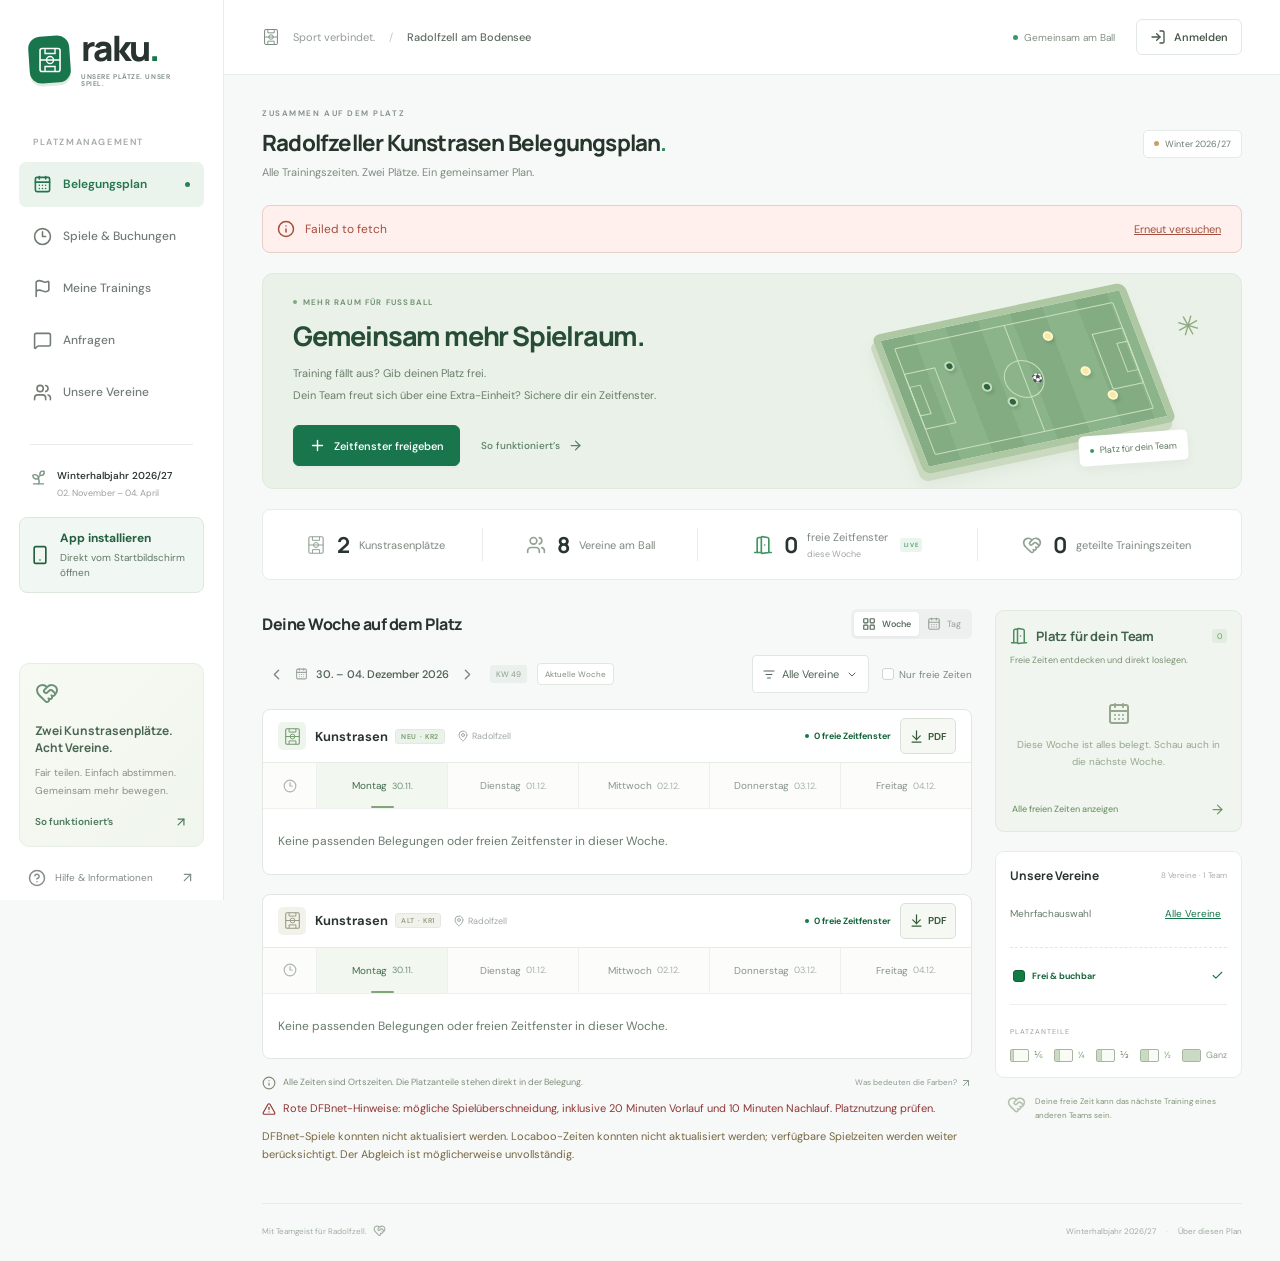
==== index.html @ 9d32cdaf "Publish f99791740e04157cca8d3f10c5d77f31e4a266eb" ====
<!doctype html>
<html lang="de">
  <head>
    <meta charset="UTF-8" />
    <meta name="viewport" content="width=device-width, initial-scale=1.0" />
    <meta name="theme-color" content="#167647" />
    <meta
      name="description"
      content="Der gemeinsame Kunstrasen-Belegungsplan für Radolfzell. Trainingszeiten finden, freigeben und buchen."
    />
    <link rel="icon" href="/favicon.svg" type="image/svg+xml" />
    <link rel="manifest" href="/manifest.webmanifest" />
    <link
      rel="apple-touch-icon"
      sizes="180x180"
      href="/icons/apple-touch-icon.png"
    />
    <meta name="mobile-web-app-capable" content="yes" />
    <meta name="apple-mobile-web-app-capable" content="yes" />
    <meta name="apple-mobile-web-app-title" content="raku. Plan" />
    <meta name="apple-mobile-web-app-status-bar-style" content="default" />
    <title>Radolfzeller Kunstrasen Belegungsplan</title>
    <script type="module" crossorigin src="/assets/index-LyBqeni_.js"></script>
    <link rel="stylesheet" crossorigin href="/assets/index-BDo9rK3F.css">
  </head>
  <body>
    <div id="root"></div>
  </body>
</html>
---- assets/index-BDo9rK3F.css ----
.date-field{flex-direction:column;gap:8px;min-width:0;display:flex}.date-control{min-width:0;position:relative}.date-control>input[type=text],.date-control>input[type=password]{font-variant-numeric:tabular-nums;width:100%;min-width:0;padding-right:45px!important}.date-calendar-button,.date-visibility-button{color:#718563;border-radius:0 6px 6px 0;place-items:center;width:34px;display:grid;position:absolute;inset:0 0 0 auto}.date-visibility-button{width:44px}.date-calendar-button:disabled,.date-visibility-button:disabled{opacity:.35;cursor:default}.date-control>.date-native-picker{opacity:0;pointer-events:none;width:100%;height:100%;position:absolute;inset:0}.admin-role-badge{color:#53754b;background:#edf5e7;border:1px solid #dfead7;border-radius:5px;align-items:center;gap:6px;width:max-content;padding:7px 10px;font-size:10px;font-weight:550;display:inline-flex}.pauses-panel-heading{color:#65785c;justify-content:space-between;align-items:center;gap:12px;margin-bottom:18px;font-size:12px;line-height:1.7;display:flex}.pause-series-summary{color:#526a48;background:#f5f8f1;border:1px solid #dfe7d9;border-radius:7px;flex-direction:column;gap:6px;padding:14px;font-size:12px;line-height:1.6;display:flex}.pause-series-summary small{font-size:11px}.booking-exceptions{color:#755b32;overflow-wrap:anywhere;margin-top:12px;font-size:11px;line-height:1.7}.booking-exceptions summary{cursor:pointer;font-weight:600}.booking-exceptions ul{margin:8px 0;padding:0;list-style:none}.booking-exceptions li{flex-direction:column;margin-bottom:8px;display:flex}.keep-bookings-button{white-space:normal;text-align:left;margin-top:12px;line-height:1.6}.preview-dates>.occurrence-reserved{color:#755b32}.series-pauses-panel .pause-series-card>.secondary-button{flex-shrink:0;min-height:44px}.series-pauses-panel .pause-series-card>.secondary-button span{display:inline}.admin-summary{border:1px solid var(--border);background:#fff;border-radius:9px;grid-template-columns:1fr 1fr 1.2fr;margin-bottom:25px;padding:20px;display:grid}.admin-summary>div{border-right:1px solid var(--border);color:#84977d;justify-content:center;align-items:center;gap:11px;font-size:11px;display:flex}.admin-summary>div:last-child{border:0}.admin-summary>div>strong{font-family:var(--heading);color:#42583a;font-size:24px;font-weight:650}.admin-summary span strong{color:#657c5c;font-size:12px;font-weight:600}.admin-summary small{color:#94a48a;margin-top:5px;font-size:9px;display:block}.admin-tabs{border-bottom:1px solid #dfe7dc;gap:24px;margin-bottom:23px;display:flex}.admin-tabs button{color:#91a084;border-bottom:2px solid #0000;align-items:center;gap:8px;padding:12px 3px 15px;font-size:12px;display:flex}.admin-tabs button.active{color:var(--green);border-bottom-color:var(--green);font-weight:600}.admin-toolbar{flex-wrap:wrap;align-items:flex-end;gap:16px;margin-bottom:19px;display:flex}.admin-filter{color:#849577;flex-direction:column;gap:6px;min-width:210px;font-size:10px;display:flex}.admin-filter select{color:#617856;background:#fff;border:1px solid #dfe7d9;border-radius:6px;width:100%;min-height:39px;padding:10px 30px 10px 11px;font-size:11px}.admin-club-filter{width:100%;max-width:520px;margin-bottom:22px}.admin-toolbar>.primary-button{margin-left:auto}.admin-check{color:#7f9271;cursor:pointer;align-items:center;min-height:39px;font-size:11px;line-height:1.7;flex-direction:row!important;gap:8px!important;display:flex!important}.admin-check input,.holiday-check input{width:15px;height:15px;accent-color:var(--green);flex-shrink:0;margin:0}.admin-explainer{color:#8a997e;gap:10px;max-width:750px;margin-bottom:20px;font-size:11px;line-height:1.9;display:flex}.admin-explainer>svg{color:#8eaa7e;flex-shrink:0;margin-top:2px}.series-list{flex-direction:column;gap:12px;display:flex}.series-card{border:1px solid var(--border);background:#fff;border-radius:9px;align-items:center;gap:18px;padding:18px 20px;display:flex}.series-day{color:#8ca17c;background:#f0f5eb;border:1px solid #e0e9d9;border-radius:7px;flex-direction:column;align-items:center;gap:9px;min-width:48px;padding:10px 11px;font-size:10px;display:flex}.series-info{flex:1;min-width:0}.series-card-heading{flex-wrap:wrap;align-items:center;gap:10px;margin-bottom:9px;display:flex}.series-info h3{font-family:var(--heading);color:#4a5e42;letter-spacing:-.3px;font-size:15px;font-weight:650}.series-info>p{color:#85977a;align-items:center;gap:6px;font-size:10px;display:flex}.series-validity{color:#8f9d82;margin-top:8px;font-size:10px}.series-tags{flex-wrap:wrap;align-items:center;gap:6px;display:flex}.series-tags:empty{display:none}.series-tags>span{color:#8b9678;background:#f4f6ed;border:1px solid #e9edde;border-radius:3px;align-items:center;gap:4px;margin-top:10px;padding:4px 6px;font-size:8px;display:inline-flex}.inactive{opacity:.6}.muted-badge{color:#939f87;border:1px solid #e4e7de;border-radius:3px;padding:3px 5px;font-size:8px}.admin-loading{text-align:center;color:#8b9b80;padding:40px;font-size:12px}.admin-users{grid-template-columns:repeat(2,minmax(0,1fr));gap:12px;display:grid}.admin-user-card{border:1px solid var(--border);background:#fff;border-radius:8px;align-items:flex-start;gap:13px;padding:20px 17px;display:flex}.admin-user-avatar{color:#88a275;background:#f3f7ed;border:1px solid #e1ead8;border-radius:50%;place-items:center;min-width:36px;height:36px;margin-top:2px;font-size:11px;display:grid}.admin-user-card h3{font-family:var(--heading);color:#586e4c;font-size:13px;font-weight:650;line-height:1.6}.admin-user-card h3 small{color:#9bae87;background:#edf4e6;border-radius:3px;margin-left:8px;padding:2px 5px;font-family:DM Sans Variable,sans-serif;font-size:8px;font-weight:400}.admin-user-card p{color:#93a285;margin-top:3px;font-size:10px;line-height:1.7}.admin-user-card>.icon-button{flex-shrink:0;margin-left:auto}.account-state{color:#a4aa9a;align-items:center;gap:5px;margin-top:9px;font-size:8px;display:flex}.account-state i{background:#b7baa9;border-radius:50%;width:4px;height:4px}.account-state.active{color:#8ca478}.account-state.active i{background:#7ba864}.admin-dialog{scrollbar-gutter:stable;width:620px;padding:29px 32px}.admin-dialog .modal-subtitle{max-width:480px}.admin-form{gap:19px}.form-columns{grid-template-columns:1fr 1fr;gap:14px;display:grid}.form-columns>label{min-width:0}.admin-form input:disabled{opacity:1;color:#96a189!important;background:#f4f6f0!important}.admin-form select:disabled{color:#8c9c7c;opacity:1;background:#f5f7f2}.admin-fieldset{border:1px solid #e1e9da;border-radius:8px;min-width:0;margin:0;padding:17px 16px 16px}.admin-fieldset legend{color:#6c855b;padding:0 7px;font-size:11px;font-weight:600}.admin-fieldset>.admin-check{margin-top:-4px;margin-bottom:10px}.holiday-check{cursor:pointer;align-items:flex-start;padding:0;flex-direction:row!important;gap:10px!important;display:flex!important}.holiday-check>input{margin-top:3px}.holiday-check>svg{color:#98b088;flex-shrink:0;margin-left:auto}.holiday-check strong{color:#6d865c;font-size:11px;font-weight:550;display:block}.holiday-check small{color:#9bab8e;margin-top:5px;font-size:9px;font-weight:400;line-height:1.8;display:block}.holiday-dates{border-top:1px dashed #dee7d5;flex-direction:column;gap:8px;margin-top:12px;padding:12px 0 2px;display:flex}.holiday-dates>span{color:#9daa8f;justify-content:space-between;gap:9px;font-size:9px;display:flex}.holiday-dates strong{color:#82986e;font-weight:500}.holiday-dates a{color:#6f925c;text-underline-offset:3px;align-items:center;gap:5px;margin-top:4px;font-size:9px;text-decoration:underline;display:flex}.pause-row{border-top:1px solid #e5ecde;margin-top:16px;padding-top:16px}.pause-row-heading{align-items:center;gap:10px;margin-bottom:12px;display:flex}.pause-row-heading label{flex:1}.pause-row-heading>.icon-button{align-self:flex-end;margin-bottom:8px}.add-pause-button{color:#6a8c57;background:#f9fbf6;border:1px dashed #ceddc3;border-radius:5px;align-items:center;gap:5px;margin-top:17px;padding:9px 11px;font-size:10px;font-weight:500;display:flex}.field-hint{color:#9aab8a;margin-top:9px;font-size:9px;line-height:1.8}.admin-form-actions{border-top:1px solid #e9eee2;justify-content:flex-end;align-items:center;gap:10px;margin-top:2px;padding-top:19px;display:flex}.plan-preview{background:#f2f8ec;border:1px solid #dcebd1;border-radius:9px;padding:16px}.preview-heading{color:#74945e;align-items:center;gap:8px;font-size:12px;display:flex}.preview-heading strong{font-weight:600}.preview-counts{color:#8c9e7b;flex-wrap:wrap;gap:16px;margin:14px 0;font-size:10px;display:flex}.preview-counts b{color:#65814f;font-size:15px;font-family:var(--heading);margin-right:4px}.plan-preview details{border-top:1px solid #deead4;padding-top:12px}.plan-preview summary{cursor:pointer;color:#769262;justify-content:space-between;align-items:center;font-size:10px;list-style:none;display:flex}.preview-dates{flex-direction:column;gap:9px;padding-top:14px;display:flex}.preview-dates>div{color:#6b8f55;justify-content:space-between;align-items:center;gap:10px;font-size:9px;line-height:1.6;display:flex}.preview-dates>div>span:first-child{flex-shrink:0}.preview-dates>div>span:last-child{text-align:right}.preview-dates>.occurrence-outside{color:#abb69f}.preview-dates>.occurrence-pause,.preview-dates>.occurrence-holiday{color:#a49163}.preview-dates>.occurrence-released{color:#82a576}.has-conflicts{background:#fff6ef;border-color:#eedbcb}.has-conflicts .preview-heading{color:#b38260}.preview-conflicts{color:#ac8466;padding:10px 0 13px;font-size:10px;line-height:1.8}.preview-conflicts p+p{margin-top:6px}.preview-conflicts p:last-child{margin-top:12px}.login-role-switch{background:#f0f5ec;border:1px solid #e2e9db;border-radius:7px;gap:4px;padding:4px;display:flex}.login-role-switch button{color:#8a9c7b;border-radius:4px;flex:1;justify-content:center;align-items:center;gap:7px;min-height:35px;font-size:11px;display:flex}.login-role-switch button.active{color:#507941;background:#fff;font-weight:550;box-shadow:0 1px 4px #577c3b12}.login-empty-note{color:#929f86;font-size:11px;line-height:1.8}.booking-mode .login-role-switch button{min-height:44px}.booking-area{border:0;min-width:0;margin:0;padding:0}.booking-area legend{color:#647557;margin-bottom:10px;padding:0;font-size:12px}.booking-mode>p,.booking-series-note{color:#647557;margin-top:10px;font-size:12px;line-height:1.65}.booking-series-preview details{margin-top:14px}.booking-series-preview summary,.booking-series-preview .preview-dates>div{font-size:12px}.booking-series-preview .preview-dates{max-height:220px;overflow-y:auto}.booking-series-preview.has-conflicts .preview-dates>div{color:#8d5733}@media (width<=1000px){.admin-toolbar{gap:12px}.admin-summary{padding:17px 10px}.admin-summary>div{gap:7px;font-size:10px}.admin-summary>div>svg{width:17px}.admin-summary span strong{font-size:11px}.admin-users{grid-template-columns:1fr}.series-card{gap:13px;padding:17px 14px}.series-card>.secondary-button span{display:none}.series-card>.secondary-button{padding:9px}.series-info h3{font-size:13px}.admin-toolbar>.primary-button{margin-left:0}}@media (width<=640px){.admin-summary{grid-template-columns:1fr 1fr;padding:15px 5px}.admin-summary>div{gap:7px;font-size:10px}.admin-summary>div>strong{font-size:21px}.admin-summary>div:nth-child(2){border-right:0}.admin-summary>div:last-child{border-top:1px solid #e5ebde;grid-column:1/-1;margin-top:15px;padding-top:15px}.admin-summary>div:last-child>span{align-items:center;gap:8px;display:flex}.admin-summary small{margin-top:0}.admin-tabs{gap:21px}.admin-tabs button{font-size:12px}.admin-toolbar{gap:10px}.admin-filter{flex:1;min-width:170px}.admin-filter select{min-height:43px;font-size:12px}.admin-toolbar>.admin-check{font-size:10px}.admin-toolbar>.primary-button{width:100%;min-height:42px;font-size:12px}.admin-explainer{margin-bottom:18px;font-size:11px;line-height:1.8}.series-card{align-items:flex-start;gap:10px;padding:15px 11px}.series-day{gap:8px;min-width:35px;padding:9px 7px;font-size:9px}.series-day svg{width:17px}.series-card-heading{gap:6px;margin-top:2px}.series-info h3{font-size:13px}.series-info>p{flex-wrap:wrap;gap:4px;font-size:9px;line-height:1.6}.series-validity{font-size:9px;line-height:1.7}.series-card>.secondary-button{min-height:32px;padding:7px}.series-tags>span{font-size:8px;line-height:1.6}.admin-user-card{gap:11px;padding:18px 13px}.admin-user-card h3{font-size:14px}.admin-user-card p{font-size:11px}.account-state{font-size:9px}.admin-dialog{scrollbar-gutter:auto;width:100%;padding:25px 20px}.admin-dialog .modal-subtitle{font-size:12px}.admin-form .form-columns{gap:10px}.admin-form .form-columns label{font-size:10px}.admin-form .form-columns input{min-height:44px;padding:10px 7px;font-size:12px}.admin-form .form-columns select{min-height:44px;padding:10px 6px;font-size:11px}.admin-fieldset{padding:15px 12px}.admin-fieldset legend{font-size:11px}.admin-fieldset .admin-check{min-height:42px;margin-bottom:13px;font-size:10px;line-height:1.8}.holiday-check strong{font-size:11px;line-height:1.7}.holiday-check small{font-size:10px}.holiday-check>svg{width:16px}.holiday-dates>span{font-size:9px}.holiday-dates>span strong{max-width:55%;line-height:1.6}.add-pause-button{min-height:40px;font-size:11px}.field-hint{font-size:10px}.pause-row-heading label{font-size:11px}.pause-row-heading input{font-size:13px!important}.admin-form-actions{justify-content:space-between;gap:8px}.admin-form-actions .primary-button{padding:12px 11px;font-size:11px!important}.admin-form-actions .secondary-button{min-height:44px;padding:12px 10px;font-size:11px}.preview-heading{font-size:11px;line-height:1.6}.preview-heading svg{flex-shrink:0}.preview-dates>div{font-size:10px}.preview-counts{gap:10px}.plan-preview{padding:14px 12px}.preview-conflicts{font-size:11px}.login-role-switch button{min-height:40px;font-size:12px}.admin-role-badge{font-size:10px}}.statistics-page .subpage-heading{align-items:flex-start}.statistics-page .season-pill{white-space:nowrap}.statistics-explanation{color:#4d6758;background:#eef5f0;border:1px solid #dce9e1;border-radius:9px;padding:0 16px;font-size:12px;line-height:1.7}.statistics-explanation svg{vertical-align:middle;margin:0 5px}.statistics-explanation summary{cursor:pointer;min-height:44px;padding:12px 0;font-weight:600}.statistics-explanation summary:focus-visible{outline:2px solid var(--green);outline-offset:3px}.statistics-explanation p{padding-bottom:14px}.statistics-toolbar{justify-content:space-between;align-items:end;gap:16px;margin:24px 0 16px;display:flex}.statistics-club-filter{gap:7px;width:310px;min-width:0;max-width:100%;display:grid}.statistics-toolbar label{font-size:12px;font-weight:600}.statistics-toolbar select{border:1px solid var(--border);color:#374b3e;background:#fff;border-radius:7px;width:100%;min-width:0;min-height:44px;padding:9px 12px}.statistics-toolbar p,.statistics-loading{color:#687a6d;font-size:12px}.statistics-loading{padding:24px 0}.statistics-table-frame{border:1px solid var(--border);background:#fff;border-radius:10px;overflow:hidden}.statistics-table{border-collapse:collapse;width:100%;font-size:14px}.statistics-table th,.statistics-table td{text-align:left;border-bottom:1px solid var(--border);padding:15px 20px}.statistics-table thead{color:#4f6958;background:#f0f5f2;font-size:12px}.statistics-table thead th{font-weight:600}.statistics-table thead small{margin-top:4px;font-size:10px;font-weight:400;display:block}.statistics-table thead button{min-height:44px;font-weight:inherit;background:0 0;border:0;justify-content:flex-end;align-items:center;gap:5px;padding:0;display:inline-flex}.statistics-table th[aria-sort=descending]{color:var(--green)}.statistics-table .statistics-number{text-align:right;font-variant-numeric:tabular-nums;width:160px}.statistics-table .statistics-rank{text-align:center;color:#687a6d;font-variant-numeric:tabular-nums;width:65px}.statistics-table .statistics-weekly{color:var(--green);font-weight:650}.statistics-team{align-items:center;gap:12px;display:flex}.statistics-team strong{font-size:14px;font-weight:650;display:block}.statistics-team span:not(.club-crest){color:#687a6d;margin-top:4px;font-size:12px;font-weight:400;display:block}.statistics-duration{font-weight:650}.statistics-table tbody tr:hover{background:#f8fbf9}.statistics-table tfoot{background:#eef5f0;font-weight:700}.statistics-table tfoot th,.statistics-table tfoot td{border-bottom:0}@media (width<=760px){.statistics-page .subpage-heading,.statistics-toolbar{flex-direction:column;align-items:flex-start}.statistics-table .statistics-rank{display:none}.statistics-table th,.statistics-table td{padding:13px 10px}.statistics-table .statistics-number{width:110px}}@media (width<=480px){.statistics-table{table-layout:fixed;font-size:12px}.statistics-table th,.statistics-table td{padding:12px 7px}.statistics-table thead{font-size:10px}.statistics-table thead button{flex-direction:column;align-items:flex-end;gap:2px}.statistics-table thead small{font-size:9px}.statistics-table .statistics-number{width:64px}.statistics-table .statistics-weekly{width:73px}.statistics-table .statistics-number:last-child{width:80px}.statistics-team .club-crest{display:none}.statistics-team strong{overflow-wrap:anywhere;font-size:12px}.statistics-team span:not(.club-crest){overflow-wrap:anywhere;font-size:10px;line-height:1.5}}.game-friendly-badge{color:#fff;white-space:nowrap;background:#315b7a;flex-shrink:0;justify-content:center;align-items:center;width:25px;height:20px;font-size:10px;font-weight:800;line-height:1;text-decoration:none;display:inline-flex}.locaboo-page{min-width:0}.locaboo-source-note{color:#36556d;background:#f4f9fc;border:1px solid #d7e6ef;border-left:4px solid #5487ac;border-radius:10px;padding:16px 20px}.locaboo-source-note p{margin:6px 0 0;font-size:13px;line-height:1.65}.locaboo-toolbar{flex-wrap:wrap;align-items:center;gap:12px;margin:22px 0;display:flex}.locaboo-toolbar label{gap:5px;font-size:12px;font-weight:600;display:grid}.locaboo-toolbar select{color:#36513d;max-width:250px;font:inherit;background:#fff;border:1px solid #dce5d7;border-radius:8px;padding:9px 12px}.locaboo-status{flex-wrap:wrap;justify-content:space-between;gap:8px;margin-bottom:14px;display:flex}.locaboo-status span,.locaboo-scroll-hint{color:#667668;font-size:12px}.locaboo-scroll-hint{line-height:1.6}.locaboo-detail{background:#fff;border:1px solid #b9d0df;border-radius:10px;margin-bottom:18px;padding:18px 46px 18px 18px;position:relative}.locaboo-detail>button{position:absolute;top:8px;right:8px}.locaboo-detail h3{margin:0;font-size:17px}.locaboo-detail p{margin:8px 0;font-size:13px;line-height:1.6}.locaboo-detail small{color:#647b8c}.locaboo-empty{background:#f2f5ef;border-radius:8px;padding:20px;font-size:14px;line-height:1.7}.locaboo-timeline{background:#fff;border:1px solid #dce5d7;border-radius:12px;max-width:100%;overflow-x:auto}.locaboo-timeline:focus-visible{outline-offset:3px;outline:3px solid #5487ac}.locaboo-timeline-inner{min-width:1100px;padding-right:28px}.locaboo-axis,.locaboo-resource{grid-template-columns:150px 1fr;display:grid}.locaboo-axis{color:#647669;padding:15px 0;font-size:10px}.locaboo-axis>span{padding-left:14px}.locaboo-axis>div{position:relative}.locaboo-axis>div>span{white-space:nowrap;position:absolute;transform:translate(-50%)}.locaboo-day h3{color:#36513d;background:#f4f7f1;border-top:1px solid #dce5d7;border-bottom:1px solid #dce5d7;margin:0;padding:10px 14px;font-size:13px}.locaboo-resource>strong{color:#60745f;border-right:1px solid #dce5d7;padding:16px 14px;font-size:12px}.locaboo-track{background:repeating-linear-gradient(to right, #dce5d780 0, #dce5d780 1px, transparent 1px, transparent calc(100% / var(--hours)));border-bottom:1px solid #edf1ea;position:relative}.locaboo-event{color:#264d69;text-align:left;cursor:pointer;background:#e9f3fa;border:1px solid #abcade;border-left:3px solid #5285aa;border-radius:6px;flex-direction:column;justify-content:center;align-items:flex-start;gap:4px;min-width:6px;height:68px;padding:7px 8px;display:flex;position:absolute;overflow:hidden}.locaboo-event[data-resource="72781"]{color:#31563e;background:#eaf3ed;border-color:#b1cfbb #b1cfbb #b1cfbb #538267}.locaboo-event[data-resource="53227"]{color:#6d512d;background:#f7f0e7;border-color:#ddc7a7 #ddc7a7 #ddc7a7 #a77b3e}.locaboo-event.locaboo-booking-event{border-top:3px solid #6d28d9;padding-right:22px}.locaboo-booking-event:after,.locaboo-booking-key:after{content:"";clip-path:polygon(0 0,100% 0,100% 100%);pointer-events:none;background:#6d28d9;width:22px;height:22px;position:absolute;top:0;right:0}.locaboo-booking-key{background:#e9f3fa;border:1px solid #abcade;border-top:3px solid #6d28d9;border-radius:3px;flex:0 0 22px;width:22px;height:18px;position:relative;overflow:hidden}.locaboo-booking-key:after{width:12px;height:12px}.locaboo-event:hover,.locaboo-event[aria-pressed=true]{filter:brightness(.95);z-index:1;box-shadow:0 0 0 2px #5285aa55}.locaboo-event:focus-visible{outline-offset:2px;z-index:2;outline:3px solid #264d69}.locaboo-event strong,.locaboo-event small,.locaboo-event span{text-overflow:ellipsis;white-space:nowrap;max-width:100%;display:block;overflow:hidden}.locaboo-event strong{font-size:12px}.locaboo-event small,.locaboo-event span{font-size:10px}.locaboo-no-booking{color:#8c998a;margin:27px 12px;font-size:11px;display:inline-block}.locaboo-empty-day{color:#8c998a;margin:0;padding:10px 14px;font-size:11px}.game-layer-controls{flex-wrap:wrap;gap:20px;margin:0 0 18px;font-size:13px;display:flex}.game-layer-controls label{align-items:center;gap:8px;min-height:35px;display:inline-flex}.game-layer-controls input{accent-color:#19754c;width:17px;height:17px}.game-source-status{color:#526757;margin:12px 0 20px;font-size:12px;line-height:1.8}.game-source-status summary{cursor:pointer;font-weight:600}.game-source-status ul{padding-left:20px}.game-source-warning{color:#795b24;background:#fff8e9;border:1px solid #e6cf9d;border-radius:8px;margin-bottom:14px;padding:14px;font-size:13px;line-height:1.6}.locaboo-event.club-game-event{color:#36513d;background:#fff;border:1px dashed #76917d;border-left:4px solid #365f43;box-shadow:1px 2px 5px #29332f0d}.club-game-event[data-match-status=cancelled]{opacity:.7;text-decoration:line-through}.game-match-status{color:#73612d;background:#f7f0df;border-radius:6px;padding:6px 9px;font-size:13px;display:inline-block}.game-match-status.status-matched{color:#2d6140;background:#e6f3e9}.game-untimed{text-align:left;color:#73612d;background:#fffcf3;border:1px dashed #cfbf93;border-radius:6px;margin:8px 14px;padding:12px 16px;font-size:12px;display:block;position:relative}.club-game-event>.game-friendly-badge,.game-untimed>.game-friendly-badge{border-bottom-left-radius:5px;position:absolute;top:0;right:0}.club-game-event[data-friendly]>small{padding-right:24px}.club-game-event[data-friendly][data-booking-warning]>small{padding-right:47px}.club-game-event[data-friendly] .game-booking-alert-corner{right:25px}.game-untimed[data-friendly]{padding-right:40px}.locaboo-day{position:relative}.game-connections{pointer-events:none;width:100%;height:100%;position:absolute;inset:0;overflow:visible}.game-connection{fill:none;stroke:#a76719;stroke-width:2px;stroke-dasharray:5 4;stroke-linejoin:round}.game-connection[data-status=matched]{stroke:#26764c;stroke-dasharray:none}.game-connection[data-active]{stroke-width:3px}.locaboo-event{z-index:1}.locaboo-event[data-related]{outline-offset:2px;outline:2px solid #26764c}.locaboo-event[data-related][data-match-status=different],.locaboo-event[data-related][data-match-status=unclear]{outline-color:#a76719}.locaboo-event[data-match-status=matched]{border-color:#39805b}.locaboo-event[data-match-status=missing],.game-match-status.status-missing{color:#913232;background:#fff0f0;border-color:#bc4545}.game-missing-bookings{color:#913232;background:#fff0f0;border:1px solid #d45b5b;border-left:4px solid #b42323;border-radius:8px;align-items:center;gap:10px;margin:0 0 16px;padding:12px 14px;font-size:13px;line-height:1.5;display:flex}.game-missing-bookings>svg{flex-shrink:0}.club-game-event[data-booking-warning]{border-style:solid;justify-content:flex-start;gap:3px;padding-top:6px;padding-bottom:26px}.club-game-event[data-booking-warning]>small{padding-right:13px}.club-game-event .game-booking-alert-corner{color:#fff;background:#b42323;border-bottom-left-radius:6px;place-items:center;width:21px;height:21px;display:grid;position:absolute;top:0;right:0}.club-game-event .game-booking-warning{color:#fff;text-align:center;white-space:normal;text-overflow:clip;background:#b42323;justify-content:center;align-items:center;width:100%;height:24px;padding:2px 3px;font-size:10px;font-weight:700;line-height:10px;display:flex;position:absolute;bottom:0;left:0}.locaboo-event[data-match-status=different],.locaboo-event[data-match-status=unclear],.game-match-status.status-different,.game-match-status.status-unclear{color:#79551e;background:#fff8e9;border-color:#b48a3c}.locaboo-event[data-match-status=unavailable],.locaboo-event[data-match-status=other],.game-match-status.status-unavailable,.game-match-status.status-other{color:#59655f;background:#f1f4f2;border-color:#a0a9a5}.locaboo-event.locaboo-booking-event{border-top-color:#6d28d9}.game-connection-legend{color:#526757;flex-wrap:wrap;gap:10px 20px;margin:-4px 0 20px;font-size:12px;display:flex}.locaboo-request-form{background:#fff;border:1px solid #c7d5cb;border-radius:8px;gap:12px;margin:18px 0;padding:16px;display:grid}.locaboo-request-form label{gap:7px;font-size:13px;display:grid}.locaboo-request-form input{background:#fff;border:1px solid #c7d5cb;border-radius:6px;width:100%;min-width:0;padding:10px}.locaboo-request-form input:read-only{background:#f4f7f1}.locaboo-request-draft{background:#f1f7f3;border-radius:6px;gap:10px;padding:14px;display:grid}.game-connection-legend>span{align-items:center;gap:7px;display:inline-flex}.connection-key{color:#26764c;background:#e6f3e9;border:1px solid;border-radius:4px;justify-content:center;align-items:center;width:22px;height:20px;font-size:18px;font-style:normal;display:inline-flex}.connection-key.missing{color:#bc4545;background:#fff0f0}.connection-key.review{color:#a76719;background:#fff8e9;border-style:dashed}.connection-key.unavailable{color:#87948d;background:#f1f4f2}@media (width<=600px){.locaboo-toolbar{gap:10px}.locaboo-toolbar .week-navigation{justify-content:space-between;width:100%}.locaboo-toolbar label{flex:1;min-width:120px}.locaboo-toolbar select{width:100%;max-width:100%}.locaboo-source-note{padding:12px 14px}}.club-select.calendar-club-filter{max-width:210px;padding:0;display:block}.calendar-club-filter>summary{cursor:pointer;color:#526456;align-items:center;gap:7px;min-height:36px;padding:8px 10px;font-size:11px;list-style:none;display:flex}.calendar-club-filter>summary::-webkit-details-marker{display:none}.calendar-club-filter>summary:focus-visible{outline:2px solid var(--green);outline-offset:3px}.club-filter-summary{text-overflow:ellipsis;white-space:nowrap;flex:1;min-width:0;overflow:hidden}.club-filter-options{z-index:15;background:#fff;border:1px solid #dce6df;border-radius:8px;width:min(330px,100vw - 32px);max-height:min(70vh,490px);padding:10px;position:absolute;top:calc(100% + 6px);right:0;overflow-y:auto;box-shadow:0 10px 30px #233c2926}.club-filter-options>p{color:#637769;margin:2px 6px 8px;font-size:11px;line-height:1.6}.club-filter-option{text-align:left;color:#526456;border-radius:5px;align-items:center;gap:9px;width:100%;min-height:44px;padding:8px;font-size:12px;display:flex}.club-filter-option>span:not(.club-crest):not(.free-swatch){flex:1}.club-filter-option:hover,.club-filter-option[aria-pressed=true]{color:var(--green);background:#edf5ef}.club-filter-done{background:var(--green);color:#fff;border-radius:5px;width:100%;margin-top:8px;padding:10px;font-size:12px}.legend-filter-actions{color:#687c6d;justify-content:space-between;align-items:center;gap:8px;padding:0 0 8px;font-size:10px;display:flex}.legend-filter-actions button{min-height:32px;color:var(--green);text-decoration:underline}.calendar-filter-empty{color:#687c6d;padding:22px 15px;font-size:12px;line-height:1.7}@media (width<=640px){.club-select.calendar-club-filter{max-width:min(210px,55vw)}.calendar-club-filter>summary{min-height:40px}.club-filter-options{left:0;right:auto}}.slot-game-warnings{gap:5px;min-width:0;margin-top:7px;display:grid}.slot-game-warning{color:#952727;text-align:left;white-space:normal;overflow-wrap:anywhere;background:#fff0f0;border:1px solid #e6aaaa;border-left:3px solid #b42323;border-radius:4px;gap:3px;min-width:0;padding:6px;font-size:10px;line-height:1.35;display:grid;position:relative}.slot-game-warning>.game-friendly-badge{border-radius:0 3px 0 4px;position:absolute;top:0;right:0}.slot-game-warning[data-friendly]>strong{padding-right:25px}.slot-game-warning>strong{align-items:center;gap:4px;font-size:10px;display:flex}.slot-game-warning svg{flex-shrink:0}.slot-game-time{font-weight:700}.slot-game-name{font-size:9px}.slot-card .slot-game-name{display:none}.training-games-status{color:#8f3636;align-items:flex-start;gap:7px;margin:10px 0;font-size:11px;line-height:1.6;display:flex}.training-games-status svg{flex-shrink:0;margin-top:2px}.training-games-source-status{color:#776741;margin-bottom:8px;font-size:11px;line-height:1.6}.training-game-detail{color:#952727;background:#fff8f8;border:1px solid #e6aaaa;border-radius:6px;margin:14px 0;padding:12px;font-size:12px;line-height:1.6}.training-game-detail a{margin-top:5px;text-decoration:underline;display:block}.day-view .slot-card.has-game-conflict{grid-template-columns:minmax(0,1fr) minmax(120px,1fr);align-items:start;column-gap:8px;display:grid}.day-view .slot-card.has-game-conflict>.slot-top{grid-area:1/1}.day-view .slot-card.has-game-conflict>.slot-bottom{grid-area:2/1}.day-view .slot-card.has-game-conflict>.slot-game-warnings{grid-area:1/2/span 2;margin-top:0}@media (width<=640px){.schedule-page .slot-card.has-game-conflict{grid-column:1/-1;grid-template-columns:minmax(0,1fr) minmax(120px,1fr);align-items:start;column-gap:8px;display:grid}.schedule-page .slot-card.has-game-conflict>.slot-top{grid-area:1/1}.schedule-page .slot-card.has-game-conflict>.slot-bottom{grid-area:2/1}.schedule-page .slot-card.has-game-conflict>.slot-game-warnings{grid-area:1/2/span 2;margin-top:0}}.sidebar-app-install{color:#246140;text-align:left;background:#f1f7f2;border:1px solid #dce8de;border-radius:8px;flex-shrink:0;align-items:center;gap:10px;width:100%;margin-top:18px;padding:12px 10px;display:flex}.sidebar-app-install:hover{background:#e6f1e8}.sidebar-app-install>svg{flex-shrink:0}.sidebar-app-install strong{font-size:12px;display:block}.sidebar-app-install small{color:#617867;margin-top:4px;font-size:10px;line-height:1.5;display:block}.app-install-preview{align-items:center;gap:16px;margin:20px 0;display:flex}.app-install-preview img{border-radius:15px;flex-shrink:0}.app-install-preview strong{font-size:15px;display:block}.app-install-preview p{color:#617867;margin:7px 0 0;font-size:13px;line-height:1.6}.app-install-action{width:100%}.app-install-status{color:#536c5b;margin:16px 0;font-size:13px;line-height:1.7}.app-install-guides{gap:10px;display:grid}.app-install-guides details{border:1px solid #dce8de;border-radius:8px;padding:0 14px}.app-install-guides summary{cursor:pointer;color:#28543a;padding:14px 0;font-size:14px;font-weight:650}.app-install-guides ol{margin:0 0 16px;padding-left:20px}.app-install-guides li+li{margin-top:10px}.app-install-guides li,.app-install-guides p{color:#536c5b;font-size:13px;line-height:1.7}.app-install-guides p{margin:0 0 16px}.app-install-online{color:#617867;gap:9px;margin:20px 0 0;font-size:12px;line-height:1.6;display:flex}.app-install-online svg{flex-shrink:0;margin-top:2px}.sidebar-app-install:focus-visible,.app-install-guides summary:focus-visible{outline:2px solid var(--green);outline-offset:3px}@font-face{font-family:DM Sans Variable;font-style:normal;font-display:swap;font-weight:100 1000;src:url(/assets/dm-sans-latin-ext-wght-normal-BOFOeGcA.woff2)format("woff2-variations");unicode-range:U+100-2BA,U+2BD-2C5,U+2C7-2CC,U+2CE-2D7,U+2DD-2FF,U+304,U+308,U+329,U+1D00-1DBF,U+1E00-1E9F,U+1EF2-1EFF,U+2020,U+20A0-20AB,U+20AD-20C0,U+2113,U+2C60-2C7F,U+A720-A7FF}@font-face{font-family:DM Sans Variable;font-style:normal;font-display:swap;font-weight:100 1000;src:url(/assets/dm-sans-latin-wght-normal-Xz1IZZA0.woff2)format("woff2-variations");unicode-range:U+??,U+131,U+152-153,U+2BB-2BC,U+2C6,U+2DA,U+2DC,U+304,U+308,U+329,U+2000-206F,U+20AC,U+2122,U+2191,U+2193,U+2212,U+2215,U+FEFF,U+FFFD}@font-face{font-family:Manrope Variable;font-style:normal;font-display:swap;font-weight:200 800;src:url([data-uri])format("woff2-variations");unicode-range:U+460-52F,U+1C80-1C8A,U+20B4,U+2DE0-2DFF,U+A640-A69F,U+FE2E-FE2F}@font-face{font-family:Manrope Variable;font-style:normal;font-display:swap;font-weight:200 800;src:url(/assets/manrope-cyrillic-wght-normal-Dvxsihut.woff2)format("woff2-variations");unicode-range:U+301,U+400-45F,U+490-491,U+4B0-4B1,U+2116}@font-face{font-family:Manrope Variable;font-style:normal;font-display:swap;font-weight:200 800;src:url(/assets/manrope-greek-wght-normal-DL7QRZyv.woff2)format("woff2-variations");unicode-range:U+370-377,U+37A-37F,U+384-38A,U+38C,U+38E-3A1,U+3A3-3FF}@font-face{font-family:Manrope Variable;font-style:normal;font-display:swap;font-weight:200 800;src:url(/assets/manrope-vietnamese-wght-normal-usUDDRr7.woff2)format("woff2-variations");unicode-range:U+102-103,U+110-111,U+128-129,U+168-169,U+1A0-1A1,U+1AF-1B0,U+300-301,U+303-304,U+308-309,U+323,U+329,U+1EA0-1EF9,U+20AB}@font-face{font-family:Manrope Variable;font-style:normal;font-display:swap;font-weight:200 800;src:url(/assets/manrope-latin-ext-wght-normal-Ch3YOpNY.woff2)format("woff2-variations");unicode-range:U+100-2BA,U+2BD-2C5,U+2C7-2CC,U+2CE-2D7,U+2DD-2FF,U+304,U+308,U+329,U+1D00-1DBF,U+1E00-1E9F,U+1EF2-1EFF,U+2020,U+20A0-20AB,U+20AD-20C0,U+2113,U+2C60-2C7F,U+A720-A7FF}@font-face{font-family:Manrope Variable;font-style:normal;font-display:swap;font-weight:200 800;src:url(/assets/manrope-latin-wght-normal-DHIcAJRg.woff2)format("woff2-variations");unicode-range:U+??,U+131,U+152-153,U+2BB-2BC,U+2C6,U+2DA,U+2DC,U+304,U+308,U+329,U+2000-206F,U+20AC,U+2122,U+2191,U+2193,U+2212,U+2215,U+FEFF,U+FFFD}:root{color:#29332f;font-synthesis:none;--green:#19754c;--deep-green:#165c3d;--free-slot-green:#137b46;--free-slot-border:#0d6135;--muted:#89908c;--border:#e8ece9;--heading:"Manrope Variable", sans-serif;background:#f7f9f8;font-family:DM Sans Variable,sans-serif;font-weight:400}*{box-sizing:border-box}body{margin:0}button,input,select,textarea{font:inherit}button,a,input,select,textarea{-webkit-tap-highlight-color:transparent}button{cursor:pointer;color:inherit}button:disabled{cursor:not-allowed;opacity:.4}button,a,input,select,textarea{outline-offset:4px}button:focus-visible,a:focus-visible,input:focus-visible,select:focus-visible,textarea:focus-visible{outline:2px solid #288558}button{transition:background .16s,box-shadow .16s,transform .16s}button:not(:disabled):active{transform:translateY(1px)}a{color:inherit;text-decoration:none}button svg{flex-shrink:0}p,h1,h2,h3,h4{margin:0}button{background:0 0;border:0}::selection{background:#cbe8d5}button,input,select,textarea{touch-action:manipulation}.app-shell{min-height:100vh}.sidebar{border-right:1px solid var(--border);z-index:30;background:#fff;flex-direction:column;width:224px;padding:31px 19px 0;display:flex;position:fixed;top:0;bottom:0;left:0;overflow-y:auto}.brand{font-family:var(--heading);letter-spacing:-1.8px;align-items:center;gap:11px;margin:0 10px 48px;font-size:35px;font-weight:800;line-height:1;display:flex}.brand-icon{background:var(--green);color:#fff;border-radius:12px;place-items:center;width:42px;height:47px;display:grid;transform:rotate(-4deg);box-shadow:0 3px #e0eade}.brand-icon svg{transform:rotate(4deg)}.brand-dot{color:var(--green)}.brand small{letter-spacing:.55px;color:#7c8b82;margin-top:8px;font-family:DM Sans Variable,sans-serif;font-size:6.8px;font-weight:600;display:block}.workspace-label{letter-spacing:1.6px;color:#a4aaa6;margin:0 14px 14px;font-size:9px;font-weight:600}.sidebar nav{flex-direction:column;gap:7px;display:flex}.nav-item{color:#727c75;text-align:left;border-radius:7px;align-items:center;gap:11px;height:45px;padding:0 14px;font-size:12px;font-weight:500;display:flex}.nav-item.active{color:#23754c;background:#eaf4ed;font-weight:600}.nav-item:hover{background:#f1f6f2}.nav-active-dot{background:#2a8053;border-radius:50%;width:5px;height:5px;margin-left:auto}.nav-count{color:#247349;background:#d3e9db;border-radius:4px;margin-left:auto;padding:2px 5px;font-size:10px}.nav-count+.nav-active-dot{display:none}.sidebar-season{border-top:1px solid var(--border);align-items:center;gap:10px;margin:29px 11px 0;padding-top:24px;display:flex}.small-season-icon{color:#7c9384;align-self:flex-start}.sidebar-season strong{font-size:10px;font-weight:550;display:block}.sidebar-season div>span{color:#9ba29d;margin-top:5px;font-size:9px;display:block}.sidebar-bottom{margin-top:auto;padding-top:70px}.together-card{color:#4a6653;background:linear-gradient(135deg,#f7faf3,#f0f5ed);border:1px solid #e6eee5;border-radius:10px;padding:17px 15px}.together-card>svg{color:#6c927a;margin-bottom:12px}.together-card h4{font-size:12px;font-family:var(--heading);margin-bottom:8px;font-weight:700}.together-card p{color:#889285;font-size:10px;line-height:1.8}.together-card button{color:#4b795c;justify-content:space-between;align-items:center;width:100%;margin-top:15px;padding:0;font-size:10px;font-weight:600;display:flex}.help-button{color:#858e87;align-items:center;gap:9px;width:100%;margin:22px 0 20px;padding:0 9px;font-size:10px;display:flex}.help-button svg:last-child{margin-left:auto}.sidebar-footer{border-top:1px solid var(--border);letter-spacing:1px;color:#6d7d75;align-items:center;gap:7px;height:70px;padding:0 10px;font-size:9px;font-weight:700;display:flex}.city-mark{color:#7e9ca0;font-size:32px;line-height:1}.sidebar-footer small{letter-spacing:1.9px;margin-top:3px;font-size:6px;display:block}.version{letter-spacing:.5px;color:#a5ada7;border:1px solid #e8ece8;border-radius:3px;margin-left:auto;padding:3px 4px;font-size:7px}.main-shell{margin-left:224px}.topbar{z-index:20;border-bottom:1px solid var(--border);background:#fff;justify-content:space-between;align-items:center;height:75px;padding:0 38px;display:flex;position:sticky;top:0}.topbar-left{color:#939b96;align-items:center;gap:13px;font-size:10px;display:flex}.breadcrumb-icon{color:#7a8d80;display:flex}.breadcrumb-icon svg{width:18px;height:18px}.breadcrumb-divider{color:#c3cac5;margin:0 1px}.topbar-left strong{color:#606e64;font-weight:500}.topbar-right{align-items:center;gap:21px;display:flex}.live-status{color:#829085;align-items:center;gap:6px;font-size:9px;display:flex}.live-dot{background:#389868;border-radius:100%;flex-shrink:0;width:5px;height:5px;display:inline-block}.login-button{color:#45574a;border:1px solid #e2e8e3;border-radius:6px;align-items:center;gap:8px;padding:9px 13px;font-size:11px;font-weight:550;display:flex}.login-button:hover{background:#f0f7f2}.user-button{text-align:left;align-items:center;gap:9px;padding:0;display:flex}.avatar{background:color-mix(in srgb, var(--club-color) 12%, white);color:var(--club-color);border:2px solid #fff;border-radius:100%;outline:1px solid #e7ece8;place-items:center;width:33px;height:33px;font-size:10px;font-weight:700;display:grid}.user-button strong{font-size:10px;font-weight:600;display:block}.user-button small{color:#919992;margin-top:3px;font-size:9px;display:block}.topbar-right .logout-button{color:#939c96;margin-left:-12px}.mobile-menu{display:none!important}.mobile-bottom-nav{display:none}.icon-button{color:#7d8980;border-radius:5px;justify-content:center;align-items:center;width:29px;height:29px;padding:0;display:inline-flex}.icon-button:hover:not(:disabled){background:#edf3ee}.main-shell main{max-width:1560px;margin:auto;padding:33px 38px 0}.page-title-row{justify-content:space-between;align-items:center;gap:20px;margin-bottom:26px;display:flex}.eyebrow{letter-spacing:1.55px;color:#869288;margin-bottom:9px;font-size:8px;font-weight:650}h1{font-family:var(--heading);letter-spacing:-.8px;color:#27362c;font-size:clamp(19px,1.75vw,28px);font-weight:750;line-height:1.4}.heading-period{color:#368658}.page-title-row p{color:#919992;margin-top:7px;font-size:11px}.season-pill{color:#6f7c73;white-space:nowrap;background:#fff;border:1px solid #e4eae5;border-radius:5px;justify-content:center;align-items:center;gap:6px;padding:7px 10px;font-size:9px;display:inline-flex}.season-dot{background:#c4a266;border-radius:100%;width:5px;height:5px}.welcome-banner{background:#eaf1e8;border:1px solid #e1eade;border-radius:11px;justify-content:space-between;align-items:center;height:216px;padding:29px 30px;display:flex;position:relative;overflow:hidden}.welcome-content{z-index:2}.welcome-kicker{color:#719375;letter-spacing:1.2px;align-items:center;gap:6px;margin-bottom:10px;font-size:7px;font-weight:650;display:flex}.welcome-kicker .live-dot{background:#82a783;width:4px;height:4px}.welcome-banner h2{font-family:var(--heading);letter-spacing:-1.2px;color:#284d36;font-size:27px;font-weight:750;line-height:1.4}.welcome-banner p{color:#7b8d7c;margin-top:9px;font-size:10px;line-height:1.95}.welcome-actions{align-items:center;gap:21px;margin-top:19px;display:flex}.primary-button,.secondary-button{white-space:nowrap;border-radius:6px;justify-content:center;align-items:center;gap:8px;min-height:37px;padding:11px 15px;font-size:11px;font-weight:550;line-height:1.3;display:inline-flex}.primary-button{background:var(--green);color:#fff;border:1px solid var(--green);box-shadow:0 2px 2px #145c3b08}.primary-button:hover:not(:disabled){background:#115c39;box-shadow:0 3px 10px #145c3b18}.secondary-button{color:#597363;background:#fff;border:1px solid #dfe7e1}.secondary-button:hover:not(:disabled){background:#f0f6f1}.text-button{color:#598164;align-items:center;gap:8px;padding:5px 0;font-size:10px;font-weight:500;display:flex}.pitch-art{pointer-events:none;width:350px;height:100%;position:absolute;top:0;right:39px}.art-dots{opacity:.4;background-image:radial-gradient(#9cbd9a 1px,#0000 1px);background-size:14px 14px;position:absolute;inset:25px 0 15px;-webkit-mask-image:radial-gradient(#000,#0000 70%);mask-image:radial-gradient(#000,#0000 70%)}.art-field{background:repeating-linear-gradient(90deg,#83ac82 0 33px,#8bb48a 33px 66px);border:7px solid #aec8a3;border-radius:8px;width:258px;height:147px;position:absolute;top:31px;left:43px;transform:rotate(-12deg)skew(9deg);box-shadow:-5px 7px #cad9bf,-6px 12px 15px #75957118}.field-lines{border:1px solid #c9dfbd;border-radius:2px;position:absolute;inset:10px}.field-half{background:#c9dfbd;width:1px;position:absolute;top:0;bottom:0;left:50%}.field-circle{border:1px solid #c9dfbd;border-radius:100%;width:39px;height:39px;position:absolute;top:50%;left:50%;transform:translate(-50%,-50%)}.field-goal{border:1px solid #c9dfbd;width:32px;height:54%;position:absolute;top:23%}.field-goal.left{left:-1px}.field-goal.right{right:-1px}.field-small{border:1px solid #c9dfbd;width:12px;height:28%;position:absolute;top:36%}.field-small.left{left:-1px}.field-small.right{right:-1px}.player{background:#2b6544;border:2px solid #c6dfb9;border-radius:50%;width:10px;height:10px;position:absolute;box-shadow:1px 3px 3px #36614335}.player-one{top:34px;left:51px}.player-two{top:82px;left:98px}.player-three{top:62px;left:79px}.player-four{background:#f6e8a5;border-color:#fff6cb;top:67px;right:56px}.player-five{background:#f6e8a5;border-color:#fff6cb;top:25px;right:79px}.player-six{background:#f6e8a5;border-color:#fff6cb;bottom:27px;right:39px}.ball{font-size:9px;position:absolute;top:63px;left:129px}.art-label{color:#59765a;background:#fff;border-radius:5px;align-items:center;gap:6px;padding:9px 11px;font-size:9px;display:flex;position:absolute;bottom:25px;right:14px;transform:rotate(-4deg);box-shadow:0 4px 10px #64775c10}.art-label .live-dot{width:4px;height:4px}.art-star{color:#8fab81;font-size:28px;position:absolute;top:34px;right:3px;transform:rotate(16deg)}.stats-row{border:1px solid var(--border);background:#fff;border-radius:8px;grid-template-columns:1fr 1fr 1.3fr 1.2fr;min-height:70px;margin:20px 0 29px;padding:18px 5px;display:grid}.stat{border-right:1px solid #e9edea;justify-content:center;align-items:center;gap:10px;display:flex;position:relative}.stat:last-child{border:0}.stat-icon{color:#91a294;justify-content:center;align-items:center;margin-right:1px;display:flex}.stat-icon svg{width:20px;height:20px}.stat-icon.green{color:#409563}.stat>strong{font-family:var(--heading);letter-spacing:-1px;font-size:22px;font-weight:700}.stat>span:not(.stat-icon):not(.stat-live){color:#7d8980;font-size:10px;line-height:1.65}.stat small{color:#a3aaa4;font-size:8px;display:block}.stat-live{letter-spacing:.7px;color:#539a6c;background:#eaf5ee;border-radius:3px;align-self:center;margin-left:2px;padding:3px 4px;font-weight:600;font-size:6px!important}.planner-layout{grid-template-columns:minmax(0,1fr) 247px;align-items:start;gap:23px;display:grid}.planner-main{min-width:0;scroll-margin-top:20px}.section-title{justify-content:space-between;align-items:center;gap:12px;margin:0 0 16px;display:flex}.section-title h2{font-family:var(--heading);letter-spacing:-.45px;font-size:16px;font-weight:750}.view-switch{background:#edf0ee;border-radius:6px;padding:3px;display:flex}.view-switch button{color:#98a199;border-radius:4px;align-items:center;gap:6px;padding:5px 8px;font-size:9px;display:flex}.view-switch button.active{color:#54685a;background:#fff;font-weight:550;box-shadow:0 1px 3px #2f3b2d0c}.calendar-toolbar{flex-wrap:wrap;justify-content:space-between;align-items:center;gap:12px;margin-bottom:16px;display:flex}.week-navigation{align-items:center;gap:4px;display:flex}.week-label{color:#526456;white-space:nowrap;align-items:center;gap:7px;font-size:10px;font-weight:550;display:flex}.week-label>svg{color:#9aa69c;width:13px;margin-right:1px}.week-number{color:#8f9c91;white-space:nowrap;background:#eaf0eb;border-radius:3px;margin-left:4px;padding:4px 6px;font-size:8px}.today-button{color:#7f8d82;white-space:nowrap;background:#fff;border:1px solid #e0e7e1;border-radius:4px;margin-left:6px;padding:5px 7px;font-size:8px}.filter-bar{align-items:center;gap:13px;display:flex}.club-select{color:#8b958d;background:#fff;border:1px solid #e0e6e1;border-radius:4px;align-items:center;gap:6px;padding:6px 8px;display:flex;position:relative}.club-select select{appearance:none;color:#6b7b70;outline-offset:6px;cursor:pointer;background:0 0;border:0;width:77px;font-size:9px}.club-select svg{width:12px}.free-filter{white-space:nowrap;color:#7b8a7f;align-items:center;gap:5px;padding:5px 0;font-size:8px;display:flex}.filter-checkbox{background:#fff;border:1px solid #ced7d0;border-radius:3px;place-items:center;width:12px;height:12px;display:grid}.free-filter.enabled{color:#248356}.free-filter.enabled .filter-checkbox{color:#fff;background:#278458;border-color:#278458}.pitch-section{background:#fff;border:1px solid #e1e7e2;border-radius:8px;margin-bottom:19px;overflow:hidden}.pitch-heading{border-bottom:1px solid #e5ebe5;align-items:center;gap:9px;height:53px;padding:0 15px;display:flex}.pitch-symbol{color:#739870;background:#eef5ec;border-radius:5px;place-items:center;width:28px;height:28px;display:grid}.pitch-symbol svg{width:19px;height:19px}.pitch-symbol.old{color:#959a81;background:#f2f2eb}.pitch-heading h3{white-space:nowrap;align-items:center;gap:7px;font-size:12px;font-weight:650;display:flex}.pitch-tag{letter-spacing:.65px;color:#7b9a70;background:#eaf3e9;border:1px solid #dfebdc;border-radius:3px;align-items:center;padding:3px 5px;font-size:7px;font-weight:600;line-height:1;display:inline-flex}.pitch-tag.old{color:#9b9c85;background:#f2f2ed;border-color:#e6e7df}.pitch-location{color:#a2aaa4;align-items:center;gap:3px;margin-left:3px;font-size:8px;display:flex}.pitch-free-count{color:var(--free-slot-border);white-space:nowrap;align-items:center;gap:5px;margin-left:auto;font-size:8px;font-weight:650;display:flex}.pitch-free-count .live-dot{background:var(--free-slot-green);width:4px;height:4px}.pitch-pdf-download{color:#365c39;cursor:pointer;background:#f5f8f3;border:1px solid #d7e1d6;border-radius:5px;flex-shrink:0;justify-content:center;align-items:center;gap:4px;min-height:36px;padding:0 8px;font-size:10px;font-weight:650;display:inline-flex}.pitch-pdf-download:hover:not(:disabled){background:#eaf3e9}.pitch-pdf-download:focus-visible{outline-offset:2px;outline:2px solid #365c39}.pitch-pdf-download:disabled{opacity:.5;cursor:wait}.calendar-grid{grid-template-columns:53px repeat(5,minmax(0,1fr));display:grid}.calendar-corner{color:#adb5ae;background:#fcfdfb;border-bottom:1px solid #edf0ed;place-items:center;display:grid}.calendar-day{color:#89958b;background:#fcfdfb;border-bottom:1px solid #edf0ed;border-left:1px solid #edf0ed;justify-content:center;align-items:center;gap:5px;height:46px;font-size:9px;display:flex}.calendar-day.selected-day{color:#426d4e;background:#f2f7ef;position:relative}.calendar-day.selected-day:after{content:"";background:#81a47a;border-radius:4px;width:23px;height:2px;position:absolute;bottom:0}.day-date{opacity:.75;font-size:8px}.day-short{display:none}.calendar-row,.calendar-time-content{display:contents}.calendar-time-content[hidden]{display:none}.time-label{background:#fcfdfb;border-bottom:1px solid #edf0ed;flex-direction:column;justify-content:center;align-items:center;gap:6px;display:flex}.time-label strong{color:#7e8b81;font-size:9px;font-weight:500}.time-label>span{color:#adb5ae;font-size:8px}.calendar-cell{background:#fff;border-bottom:1px solid #edf0ed;border-left:1px solid #edf0ed;flex-direction:column;gap:5px;min-width:0;min-height:109px;padding:7px 5px;display:flex}.calendar-cell.selected-cell{background:#fdfefb}.calendar-row:last-child .calendar-cell,.calendar-row:last-child .time-label{border-bottom:0}.slot-card{border:1px solid color-mix(in srgb, var(--club-color) 13%, white);border-left:2px solid color-mix(in srgb, var(--club-color) 72%, white);color:var(--club-color);background:color-mix(in srgb, var(--club-color) 8%, white);text-align:left;border-radius:4px;width:100%;min-height:44px;padding:8px 7px 7px;transition:opacity .2s,box-shadow .2s,transform .15s}.slot-card:hover{filter:saturate(1.2);transform:translateY(-1px);box-shadow:0 2px 7px #28412c15}.slot-top{justify-content:space-between;align-items:center;gap:3px;display:flex}.slot-team{text-overflow:ellipsis;white-space:nowrap;align-items:center;gap:3px;font-size:8px;font-weight:600;line-height:1.35;display:flex;overflow:hidden}.slot-team .team-name{text-overflow:ellipsis;font-weight:500;overflow:hidden}.fraction{font-family:var(--heading);opacity:.8;flex-shrink:0;font-size:9px}.slot-bottom{color:color-mix(in srgb, var(--club-color) 60%, #7f877f);justify-content:space-between;align-items:center;min-height:8px;margin-top:5px;font-size:7px;font-weight:400;line-height:1.2;display:flex}.slot-free{background:var(--free-slot-green);border:1px solid var(--free-slot-border);border-left:2px solid var(--free-slot-border);color:#fff;box-shadow:0 2px 5px #137b4630}.slot-free .slot-team{text-transform:uppercase;letter-spacing:.6px;gap:4px;font-size:8px;font-weight:800}.slot-card.slot-free .slot-team svg{stroke-width:2.5px;width:12px;height:12px;display:block}.slot-free .slot-bottom{color:#fff;gap:3px;font-weight:600}.slot-free .fraction{opacity:1;color:#fff;background:#ffffff1f;border:1px solid #ffffff59;border-radius:4px;padding:1px 4px;font-weight:700;line-height:1.25}.slot-free:hover{background:var(--free-slot-border);filter:none;box-shadow:0 3px 8px #0d613538}.slot-free:focus-visible{outline-offset:2px;outline:3px solid #103d27}.slot-own{outline:1px solid color-mix(in srgb, var(--club-color) 40%, white);outline-offset:1px}.own-dot{background:currentColor;border-radius:50%;width:3px;height:3px;margin-right:3px}.slot-own .slot-bottom{justify-content:flex-start}.empty-cell{color:#b3bcb4;text-align:center;margin:auto;font-size:8px}.calendar-footnote{color:#9aa69b;align-items:center;gap:7px;margin-top:-3px;font-size:8px;line-height:1.7;display:flex}.calendar-footnote>svg{flex-shrink:0}.calendar-footnote button{color:#8b9b8d;white-space:nowrap;align-items:center;gap:3px;margin-left:auto;padding:0;font-size:8px;display:flex}.mobile-day-nav{display:none}.is-loading{opacity:.6;pointer-events:none}.day-view .calendar-grid{grid-template-columns:65px 1fr}.day-view .calendar-day:not(.selected-day),.day-view .calendar-cell:not(.selected-cell){display:none}.day-view .calendar-cell{grid-template-columns:repeat(2,minmax(0,1fr));gap:10px;min-height:110px;padding:15px;display:grid}.day-view .slot-card{padding:15px}.day-view .slot-team{font-size:12px}.day-view .slot-bottom{margin-top:9px;font-size:10px}.day-view .fraction{font-size:14px}.day-view .calendar-day{font-size:12px}.day-view .day-date{font-size:11px}.planner-main:has(.day-view) .mobile-day-nav{margin-bottom:15px;display:flex}.right-rail{padding-top:1px}.availability-panel{background:#f0f6ef;border:1px solid #e0eadf;border-radius:9px;padding:16px 14px 0}.panel-heading{align-items:center;gap:8px;display:flex}.panel-icon{color:#4e8c60;display:flex}.panel-heading h3{font-family:var(--heading);letter-spacing:-.15px;color:#42624a;font-size:12px;font-weight:700}.count-badge{color:#7a9a75;background:#e1edde;border-radius:3px;margin-left:auto;padding:2px 5px;font-size:8px}.availability-panel>p{color:#98a590;margin:8px 0 15px;font-size:8px}.available-list{flex-direction:column;gap:10px;display:flex}.available-card{text-align:left;background:#fff;border:1px solid #e4ece1;border-radius:6px;width:100%;padding:10px 11px 9px;display:block;box-shadow:0 1px 2px #70866802}.available-card:hover{border-color:#b8d5b1;box-shadow:0 3px 8px #6f8a6014}.available-date{color:#879a80;justify-content:space-between;align-items:center;margin-bottom:5px;font-size:8px;display:flex}.available-date>span:first-child{align-items:center;gap:5px;display:flex}.available-date .live-dot{background:#79ac74;width:4px;height:4px}.available-arrow{color:#a8bba1}.available-card>strong{font-family:var(--heading);letter-spacing:-.25px;color:#3e5b45;margin-bottom:11px;font-size:15px;font-weight:650;display:block}.available-card>strong small{color:#9aa591;letter-spacing:0;margin-left:2px;font-family:DM Sans Variable,sans-serif;font-size:8px;font-weight:400}.available-meta{color:#8c9c86;align-items:center;gap:4px;font-size:8px;display:flex}.available-meta>svg{color:#a0af99;width:13px;height:13px}.available-fraction{color:#91a486;background:#f0f5ed;border-radius:3px;margin-left:auto;padding:3px 5px;font-size:7px}.released-by{color:#9ca796;border-top:1px solid #eff2ec;margin-top:9px;padding-top:8px;font-size:7px}.all-free-button{color:#73976b;justify-content:space-between;align-items:center;gap:5px;width:100%;padding:14px 2px;font-size:8px;font-weight:500;display:flex}.legend-panel{border:1px solid var(--border);background:#fff;border-radius:9px;margin-top:19px;padding:15px 14px}.legend-heading{justify-content:space-between;align-items:center;gap:6px;margin-bottom:14px;display:flex}.legend-heading h3{font-family:var(--heading);font-size:11px;font-weight:700}.legend-heading>span{color:#a8b0a8;font-size:7px}.legend-club{text-align:left;color:#89918a;border-radius:3px;align-items:center;gap:8px;width:100%;padding:7px 3px;font-size:8px;display:flex}.legend-club:hover,.legend-club.selected{color:#4f7058;background:#f5f8f3}.legend-club svg{margin-left:auto}.club-dot{border-radius:2px;flex-shrink:0;width:6px;height:6px;display:inline-block}.legend-free{color:var(--free-slot-border);border-top:1px dashed #e2e8e1;align-items:center;gap:7px;margin-top:9px;padding:13px 3px 0;font-size:8px;font-weight:650;display:flex}.legend-free svg{color:var(--free-slot-green);margin-left:auto}.free-swatch{border:1px solid var(--free-slot-border);background:var(--free-slot-green);border-radius:3px;flex-shrink:0;width:12px;height:12px}.fractions-legend{border-top:1px solid #edf0ea;margin-top:13px;padding-top:13px}.fractions-legend>span{letter-spacing:1px;color:#a3afa1;font-size:6px;font-weight:500}.fractions-legend>div{justify-content:space-between;margin-top:10px;display:flex}.fractions-legend>div>span{color:#8d9c87;align-items:center;gap:5px;font-size:8px;display:flex}.mini-pitch{background:#f8fbf6;border:1px solid #a5b6a0;border-radius:2px;width:19px;height:13px;display:block;position:relative;overflow:hidden}.mini-pitch i{background:#cbdac5;border-right:1px solid #b5c8ac;width:25%;height:100%;display:block}.units-4 i{width:33.33%}.units-2 i{width:16.6667%}.training-share{color:#788b6b;align-items:center;gap:5px;margin-top:8px;font-size:10px;display:flex}.shared-area-note{color:#788c67;border-top:1px solid #e2eada;gap:8px;margin-top:15px;padding-top:13px;font-size:11px;line-height:1.7;display:flex}.shared-area-note>svg{flex-shrink:0;margin-top:2px}.shared-area-note strong{color:#617d4e;font-weight:550;display:block}.shared-area-note span{margin-top:3px;font-size:10px;display:block}.units-6 i{width:50%}.units-12 i{border:0;width:100%}.rail-note{color:#b6c2af;align-items:flex-start;gap:9px;padding:16px 12px;font-size:8px;line-height:1.8;display:flex}.rail-note>svg{flex-shrink:0;margin-top:1px}.rail-empty{color:#96a78d;text-align:center;flex-direction:column;align-items:center;gap:10px;padding:18px 5px;font-size:10px;line-height:1.7;display:flex}.page-footer{color:#a0ada0;border-top:1px solid #e6ece5;justify-content:space-between;gap:12px;margin-top:32px;padding:20px 0 24px;font-size:8px;display:flex}.page-footer>span{align-items:center;gap:6px;display:flex}.page-footer button{color:#9cab9a;padding:0;font-size:8px}.footer-dot{color:#bec7b9;margin:0 4px}.error-banner{color:#a44f3e;background:#fff0ed;border:1px solid #eacec5;border-radius:8px;align-items:center;gap:10px;margin-bottom:20px;padding:14px;font-size:12px;display:flex}.error-banner button{color:inherit;margin-left:auto;font-size:11px;text-decoration:underline}.subpage{min-height:650px}.subpage-heading{border-top:1px solid var(--border);justify-content:space-between;align-items:center;gap:20px;padding:26px 0 29px;display:flex}.subpage-heading h2{font-family:var(--heading);letter-spacing:-.8px;margin-bottom:8px;font-size:26px;font-weight:700}.subpage-heading p{color:#8a978b;font-size:12px;line-height:1.8}.subpage>.week-navigation{margin-bottom:22px}.training-list{flex-direction:column;gap:13px;display:flex}.training-card{border:1px solid var(--border);background:#fff;border-radius:10px;align-items:center;gap:22px;padding:20px 22px;display:flex}.training-date{color:#83967b;background:#f2f6ef;border:1px solid #e7ede3;border-radius:7px;flex-direction:column;justify-content:center;align-items:center;min-width:58px;padding:8px 12px;font-size:9px;display:flex}.training-date strong{font-family:var(--heading);letter-spacing:-1px;color:#58744e;font-size:26px;line-height:1.5}.training-info{flex:1}.training-info>div{align-items:center;gap:8px;display:flex}.training-info h3{font-size:16px;font-family:var(--heading);margin:6px 0 8px;font-weight:650}.training-info p{color:#8c988a;align-items:center;gap:6px;font-size:11px;display:flex}.training-info p svg{color:#9cac96}.booked-label{color:#459160;align-items:center;gap:4px;font-size:9px;display:flex}.info-note{color:#819279;background:#f2f6f0;border:1px solid #e8eee5;border-radius:6px;align-items:flex-start;gap:9px;margin:20px 0;padding:13px;font-size:11px;line-height:1.75;display:flex}.info-note svg{flex-shrink:0;margin-top:2px}.empty-state{text-align:center;color:#87a07d;background:#fff;border:1px dashed #dce5d9;border-radius:10px;flex-direction:column;justify-content:center;align-items:center;gap:17px;width:100%;min-height:360px;margin-top:10px;padding:35px 20px;display:flex}.empty-state h3{font-family:var(--heading);letter-spacing:-.5px;color:#4b6144;font-size:19px;font-weight:650}.empty-state p{color:#98a28f;max-width:380px;font-size:12px;line-height:1.8}.empty-icon{background:#f0f6eb;border-radius:18px;place-items:center;width:68px;height:68px;display:grid}.request-list{grid-template-columns:repeat(2,minmax(0,1fr));gap:17px;margin-top:20px;display:grid}.request-card{border:1px solid var(--border);background:#fff;border-radius:9px;padding:22px}.request-card-top{color:#a0a99b;justify-content:space-between;align-items:center;gap:6px;margin-bottom:20px;font-size:9px;display:flex}.request-status{color:#a39565;background:#fbf7ea;border:1px solid #e6dec5;border-radius:4px;padding:5px 8px;font-size:9px}.request-status.accepted{color:#719363;background:#ecf7e8;border-color:#d9e9d4}.request-status.rejected,.request-status.expired{color:#aaa995;background:#f3f3ef;border-color:#e6e7df}.request-card h3{font-family:var(--heading);letter-spacing:-.4px;margin-bottom:8px;font-size:17px}.request-card>p{color:#97a18e;font-size:12px;line-height:1.6}.request-meta{color:#859279;align-items:center;gap:7px;margin-top:15px;font-size:10px;line-height:1.8;display:flex}.request-card blockquote{color:#99a08e;background:#f6f8f3;border-radius:5px;margin:15px 0 0;padding:12px;font-size:11px;line-height:1.8}.request-actions{justify-content:flex-end;gap:9px;margin-top:20px;display:flex}.clubs-grid{grid-template-columns:repeat(3,minmax(0,1fr));align-items:start;gap:18px;display:grid}.club-card{border:1px solid var(--border);border-top:2px solid color-mix(in srgb, var(--club-color) 65%, white);background:#fff;border-radius:10px;padding:22px 20px}.club-card-header{justify-content:space-between;align-items:center;margin-bottom:15px;display:flex}.club-crest{background:color-mix(in srgb, var(--club-color) 9%, white);color:var(--club-color);border:1px solid color-mix(in srgb, var(--club-color) 20%, white);width:42px;height:46px;font-family:var(--heading);border-radius:13px 13px 19px 19px;flex-shrink:0;place-items:center;font-size:11px;font-weight:750;display:grid}.club-crest.has-image{background:#fff;border:none;border-radius:5px;width:56px;height:56px;padding:3px}.club-crest img{object-fit:contain;width:100%;height:100%;display:block}.club-crest.crest-wide{width:90px}.club-crest.crest-small{width:34px;height:34px;padding:2px}.club-crest.crest-small.crest-wide{width:52px}.club-crest.crest-tiny{width:22px;height:22px;padding:1px;font-size:7px}.club-crest.crest-tiny.crest-wide{width:35px}.login-club-select{align-items:center;gap:10px;min-width:0;display:flex}.login-club-select select{flex:1;min-width:0}.admin-club-identity{align-items:center;gap:10px;display:flex}.club-team-count{color:#a7ae9e;background:#f5f7f1;border-radius:4px;padding:4px 7px;font-size:9px}.club-card h3{font-family:var(--heading);letter-spacing:-.4px;margin-bottom:17px;font-size:14px;font-weight:700}.club-teams{flex-direction:column;gap:10px;display:flex}.club-team-row{justify-content:space-between;gap:10px;font-size:10px;display:flex}.club-team-group{flex-direction:column;gap:10px;display:flex}.club-team-group+.club-team-group{border-top:1px solid #edf0e8;margin-top:3px;padding-top:14px}.club-team-group h4{color:#667c5d;margin-bottom:2px;font-size:10px;font-weight:650}.club-teams strong{color:#89957f;font-weight:500}.club-teams span{color:#a5ad9d;text-align:right}.club-plan-button{width:100%;color:var(--club-color);border-top:1px solid #edf0e8;justify-content:space-between;align-items:center;gap:8px;margin-top:19px;padding:16px 0 0;font-size:10px;display:flex}.modal-backdrop{-webkit-backdrop-filter:blur(5px);backdrop-filter:blur(5px);z-index:100;background:#21372866;justify-content:center;align-items:center;padding:24px;animation:.15s backdrop-in;display:flex;position:fixed;inset:0;overflow:auto}.modal{background:#fff;border:1px solid #e5ece1;border-radius:16px;width:450px;max-width:100%;max-height:calc(100dvh - 48px);padding:30px;animation:.2s modal-in;position:relative;overflow:auto;box-shadow:0 20px 80px #0e311b25}.modal-wide{width:530px}.modal-close{position:absolute;top:15px;right:15px}.modal-brand{color:#5f8c53;background:#edf5e9;border:1px solid #e0edda;border-radius:11px;place-items:center;width:45px;height:45px;margin-bottom:18px;display:grid}.modal h2{font-family:var(--heading);letter-spacing:-.7px;color:#3c5335;font-size:22px;font-weight:700;line-height:1.45}.modal-subtitle{color:#98a08f;max-width:370px;margin:9px 0 22px;font-size:12px;line-height:1.85}.modal-form{flex-direction:column;gap:17px;display:flex}.modal-form label{color:#728368;flex-direction:column;gap:8px;font-size:11px;font-weight:500;display:flex;position:relative}.modal-form select,.modal-form input:not([type=checkbox]),.modal-form textarea{color:#5c7251;background:#fff;border:1px solid #dfe6da;border-radius:6px;width:100%;min-width:0;padding:12px 11px;font-size:12px;line-height:1.5}.modal-form select{cursor:pointer;padding-right:25px}.modal-form textarea{resize:vertical;min-height:70px}.modal-form textarea::placeholder{color:#b5bcac;font-size:11px}.demo-hint{color:#929d74;background:#f6f8ed;border:1px solid #e7ecd8;border-radius:7px;gap:10px;padding:13px 12px;font-size:10px;line-height:1.8;display:flex}.demo-hint>svg{flex-shrink:0;margin-top:2px}.demo-hint strong{color:#7b8c61;margin-bottom:2px;font-size:11px;font-weight:600;display:block}.demo-hint b{font-weight:550}.full-width{justify-content:center;gap:12px;width:100%;min-height:43px}.login-footnote{color:#a3b197;justify-content:center;align-items:center;gap:5px;font-size:9px;display:flex}.form-error{color:#bc5d4e;background:#fff6f4;border:1px solid #efd9d4;border-radius:5px;padding:10px 12px;font-size:11px;line-height:1.7}.help-steps{flex-direction:column;gap:22px;margin:25px 0;display:flex}.help-steps>div{gap:15px;display:flex}.help-steps>div>span{color:#8ca479;background:#f0f5e9;border:1px solid #dfe9d8;border-radius:8px;flex-shrink:0;place-items:center;width:30px;height:30px;font-size:10px;display:grid}.help-steps h3{color:#688256;margin:3px 0 6px;font-size:13px;font-weight:600}.help-steps p{color:#99a58b;font-size:11px;line-height:1.8}.help-colors{color:#97a48c;border-top:1px solid #eaf0e4;align-items:flex-start;gap:10px;padding:16px 0;font-size:11px;line-height:1.8;display:flex}.help-colors>span{margin-top:4px}.help-colors strong{color:#748e62;font-weight:550}.slot-detail{background:#f8faf5;border:1px solid #e6edde;border-radius:9px;margin:18px 0 22px;padding:17px}.slot-detail.detail-free{background:#f1f8ee;border-color:#deedd5}.detail-pitch{color:#7b9969;align-items:center;gap:8px;margin-bottom:15px;display:flex}.detail-pitch>svg{width:20px;height:20px}.detail-pitch strong{color:#5c7a4a;font-size:12px;font-weight:600}.detail-pitch>span{color:#91a47e;margin-left:auto;font-size:10px}.detail-date{color:#8a9a7b;align-items:center;gap:8px;margin-top:10px;font-size:11px;display:flex}.detail-date svg{color:#a6b398}.detail-team{color:#7a906a;border-top:1px solid #e2eada;align-items:flex-start;gap:7px;margin-top:15px;padding-top:14px;font-size:11px;line-height:1.7;display:flex}.detail-team .club-dot{margin-top:7px}.detail-team small{color:#a0ae90;margin-top:3px;font-size:10px;display:block}.detail-source{color:#91a47d;border-top:1px solid #deebd4;margin-top:13px;padding-top:12px;font-size:10px}.slot-note{color:#90a37c;margin-top:12px;font-size:11px;line-height:1.8}.area-options{gap:8px;display:flex}.area-options button{color:#a2af94;text-align:center;border:1px solid #dfe6d7;border-radius:6px;flex-direction:column;flex:1;gap:4px;padding:12px 8px;font-size:9px;display:flex}.area-options button>span{font-family:var(--heading);color:#a1b390;font-size:22px;font-weight:500}.area-options button.selected{color:#79985f;background:#eff7e9;border-color:#a7c593}.area-options button.selected>span{color:#608148}.optional{color:#afb9a1;font-size:9px;font-weight:400;position:absolute;right:0}.modal-form .info-note{margin:0}.booking-for{color:#94a57f;background:#f8faf5;border:1px solid #e9eee2;border-radius:6px;align-items:center;gap:10px;padding:13px;font-size:11px;display:flex}.booking-for strong{color:#7f9467;font-weight:550}.booking-for small{color:#aab699;margin-top:3px;font-size:10px;display:block}.modal-form .request-check{color:#85996f;cursor:pointer;flex-direction:row;align-items:flex-start;gap:8px;font-size:10px;line-height:1.5}.request-check input{accent-color:var(--green);flex-shrink:0;width:14px;height:14px;margin:1px 0 0}.request-check small{color:#acb89b;margin-top:4px;font-size:9px;display:block}.toast{z-index:150;color:#60804c;background:#fff;border:1px solid #dce9d4;border-radius:10px;align-items:center;gap:10px;max-width:calc(100vw - 30px);padding:14px 17px;font-size:12px;animation:.2s backdrop-in;display:flex;position:fixed;bottom:25px;left:calc(50% + 112px);transform:translate(-50%);box-shadow:0 8px 35px #314c2920}.toast>span{background:#eaf5e2;border-radius:50%;flex-shrink:0;place-items:center;width:26px;height:26px;display:grid}.toast>button{color:#a8b998;margin-left:10px;padding:0;display:flex}.sidebar-overlay{display:none}.mobile-day-nav{gap:8px}.mobile-day-nav button{color:#9daa91;background:#fff;border:1px solid #e2e9de;border-radius:7px;flex-direction:column;flex:1;align-items:center;gap:6px;padding:10px;font-size:9px;display:flex}.mobile-day-nav button.selected{color:#6e8d58;background:#e9f3e3;border-color:#cbdcbe}.mobile-day-nav strong{font-family:var(--heading);font-size:15px;font-weight:600}@keyframes modal-in{0%{opacity:0;transform:translateY(8px)}to{opacity:1;transform:translateY(0)}}@keyframes backdrop-in{0%{opacity:0}to{opacity:1}}@media (width>=1550px){.main-shell main{padding:38px 47px 0}.topbar{padding:0 47px}.planner-layout{grid-template-columns:minmax(0,1fr) 274px;gap:25px}.welcome-banner{height:233px;padding:32px 36px}.welcome-banner h2{font-size:31px}.welcome-banner p{font-size:12px}.welcome-kicker{font-size:8px}.welcome-actions{margin-top:22px}.pitch-art{right:75px;transform:scale(1.1)}.slot-card{min-height:49px;padding:9px 8px}.slot-team,.slot-free .slot-team{font-size:9px}.slot-bottom{font-size:8px}.calendar-cell{min-height:119px;padding:8px 6px}.calendar-day{height:50px;font-size:10px}.day-date{font-size:9px}.calendar-grid{grid-template-columns:59px repeat(5,minmax(0,1fr))}.availability-panel{padding:18px 17px 0}.available-card{padding:13px}.available-list{gap:12px}.available-card>strong{font-size:17px}.legend-panel{padding:18px 17px}.legend-club{padding:8px 3px;font-size:9px}.stat>span:not(.stat-icon):not(.stat-live){font-size:12px}.stat small{font-size:9px}.section-title h2{font-size:18px}.calendar-toolbar{gap:12px}.week-label{font-size:11px}.club-select select{font-size:10px}.free-filter{font-size:9px}}@media (width<=1250px){.sidebar{width:197px;padding-left:13px;padding-right:13px}.main-shell{margin-left:197px}.brand{gap:9px;margin-left:11px;font-size:32px}.brand small{font-size:6px}.brand-icon{width:39px;height:44px}.main-shell main{padding:27px 25px 0}.topbar{padding:0 25px}.planner-layout{grid-template-columns:minmax(0,1fr) 214px;gap:17px}.pitch-art{transform-origin:100%;right:8px;transform:scale(.85)}.welcome-banner h2{font-size:24px}.welcome-banner p{font-size:9px}.welcome-banner{height:203px;padding:27px 24px}.calendar-toolbar{gap:10px}.filter-bar{justify-content:space-between;width:100%}.calendar-day{flex-direction:column;gap:4px}.slot-team,.slot-free .slot-team{font-size:7px}.slot-free .slot-team svg{display:none}.slot-card{min-height:45px;padding:8px 5px}.calendar-cell{padding:6px 4px}.calendar-grid{grid-template-columns:44px repeat(5,minmax(0,1fr))}.slot-bottom{font-size:6px}.pitch-heading{gap:6px;padding:0 11px}.pitch-location{display:none}.availability-panel{padding:15px 12px 0}.panel-heading{gap:5px}.panel-heading h3{font-size:11px}.panel-icon svg{width:16px}.legend-panel{padding:15px 12px}.legend-heading>span{font-size:6px}.legend-club{font-size:7px}.stats-row{grid-template-columns:1fr 1fr 1.3fr 1.2fr}.stat{gap:7px}.stat>span:not(.stat-icon):not(.stat-live){font-size:8px}.stat>strong{font-size:20px}.stat-icon svg{width:17px;height:17px}.stat-live{display:none}.page-title-row{gap:12px}h1{max-width:550px;font-size:20px}.season-pill{font-size:8px}.calendar-footnote{align-items:flex-start}.calendar-footnote button{display:none}.section-title h2{font-size:15px}.view-switch button{padding:5px 6px;font-size:8px}.toast{left:calc(50% + 98px)}.clubs-grid{grid-template-columns:repeat(2,minmax(0,1fr))}}@media (width<=1050px){.sidebar{width:181px;padding:29px 11px 0}.main-shell{margin-left:181px}.brand{gap:8px;margin-left:8px;font-size:29px}.brand-icon{width:35px;height:41px}.brand small{font-size:5.5px}.workspace-label{letter-spacing:1.2px;margin-left:10px;font-size:8px}.nav-item{gap:8px;padding:0 10px;font-size:11px}.nav-item svg{width:17px}.sidebar-season{gap:7px;margin-left:8px}.sidebar-season strong{font-size:9px}.sidebar-season div>span{font-size:8px}.together-card{padding:14px 11px}.together-card h4{font-size:11px}.together-card p{font-size:9px}.help-button{gap:6px;padding:0 3px;font-size:9px}.sidebar-footer{padding:0 4px}.main-shell main{padding:25px 22px 0}.topbar{padding:0 22px}.topbar-left{gap:9px;font-size:9px}.live-status{display:none}.planner-layout{grid-template-columns:minmax(0,1fr)}.right-rail{grid-template-columns:1fr 1fr;gap:17px;margin-top:7px;display:grid}.legend-panel{margin-top:0}.rail-note{display:none}.available-list{grid-template-columns:1fr;display:grid}.availability-panel{padding:16px 15px 0}.panel-heading h3{font-size:12px}.legend-club{padding:8px 3px;font-size:9px}.legend-heading h3{font-size:12px}.legend-heading>span{font-size:8px}.legend-free{font-size:9px}.fractions-legend>span{font-size:8px}.fractions-legend>div>span{font-size:10px}.calendar-toolbar{flex-wrap:nowrap}.filter-bar{gap:10px;width:auto}.slot-team,.slot-free .slot-team{font-size:9px}.slot-bottom{font-size:8px}.slot-free .slot-team svg{width:10px;display:block}.calendar-grid{grid-template-columns:53px repeat(5,minmax(0,1fr))}.calendar-day{flex-direction:row;gap:5px}.slot-card{min-height:48px;padding:8px 6px}.calendar-cell{min-height:115px;padding:7px 5px}.slot-team,.slot-free .slot-team{font-size:8px}.pitch-location{display:flex}.welcome-banner{height:200px;padding:23px}.pitch-art{right:-5px;transform:scale(.72)}.welcome-banner p{max-width:310px}.welcome-banner h2{font-size:23px}.welcome-content{max-width:66%}.welcome-actions{gap:14px}.welcome-actions .primary-button{padding:10px;font-size:10px}.welcome-actions .text-button{font-size:9px}.welcome-banner p br{display:none}.page-title-row{align-items:flex-start}.page-title-row .season-pill{margin-top:5px}.page-title-row h1{max-width:400px;font-size:21px}.page-title-row p{font-size:10px}.stat>span:not(.stat-icon):not(.stat-live){font-size:8px}.stat{gap:6px}.stat-icon{display:none}.stat>strong{font-size:21px}.subpage-heading h2{font-size:23px}.toast{left:calc(50% + 90px)}.request-list{grid-template-columns:1fr}}@media (width<=800px){.calendar-toolbar{flex-wrap:wrap}.filter-bar{width:100%}.pitch-art{right:-12px;transform:scale(.63)}.welcome-banner p{max-width:265px;font-size:9px}.welcome-banner h2{font-size:21px}.welcome-banner{height:198px;padding:21px}.welcome-kicker{font-size:6px}.welcome-actions{gap:11px}.welcome-actions .primary-button{gap:5px;padding:9px 10px;font-size:9px}.welcome-actions .text-button{gap:4px;font-size:8px}.welcome-actions .text-button svg{width:12px}.page-title-row .season-pill{display:none}.page-title-row h1{max-width:100%;font-size:20px}.calendar-day{flex-direction:column;gap:3px}.slot-team,.slot-free .slot-team{font-size:7px}.slot-free .slot-team svg{display:none}.slot-bottom{font-size:6px}.slot-card{padding:8px 4px}.calendar-grid{grid-template-columns:43px repeat(5,minmax(0,1fr))}.calendar-cell{padding:6px 3px}.topbar-left>span:not(.breadcrumb-icon),.topbar-left strong{display:none}.main-shell main{padding:24px 18px 0}.topbar{height:66px;padding:0 18px}.stat>span:not(.stat-icon):not(.stat-live){font-size:7px}.stat small{font-size:6px}.stat>strong{font-size:18px}.stat{gap:5px}.stats-row{min-height:61px;margin-top:17px;margin-bottom:24px;padding:15px 4px}.pitch-heading h3{font-size:11px}.pitch-location{display:none}.pitch-free-count,.legend-club{font-size:7px}.legend-heading h3{font-size:10px}.legend-heading>span{font-size:6px}.availability-panel{padding:15px 10px 0}.panel-heading h3{font-size:10px}.panel-heading{gap:5px}.panel-icon{display:none}.legend-panel{padding:15px 10px}.clubs-grid{grid-template-columns:1fr}.subpage-heading{flex-direction:column;align-items:flex-start;gap:15px}.training-card{gap:13px;padding:16px 13px}.training-info h3{font-size:13px}.training-info p{gap:4px;font-size:9px}.training-card>.secondary-button{padding:9px;font-size:9px}.training-card>.secondary-button svg{width:13px}.training-date{min-width:48px;padding:7px}.page-footer,.page-footer button{font-size:7px}}@media (width<=640px){.sidebar{width:230px;padding:29px 20px 0;transition:transform .2s;transform:translate(-100%);box-shadow:10px 0 40px #25462915}.sidebar-open{transform:translate(0)}.sidebar-overlay{z-index:29;-webkit-backdrop-filter:blur(2px);backdrop-filter:blur(2px);background:#233c2c66;display:block;position:fixed;inset:0}.sidebar-bottom{padding-top:40px}.brand{gap:11px;margin-bottom:40px;font-size:35px}.brand-icon{width:42px;height:46px}.brand small{font-size:7px}.nav-item{gap:12px;height:48px;font-size:12px}.workspace-label{font-size:9px}.sidebar-season strong{font-size:11px}.sidebar-season div>span{font-size:9px}.together-card{padding:17px 15px}.together-card h4{font-size:12px}.together-card p,.help-button{font-size:10px}.main-shell{margin-left:0}.topbar{height:65px;padding:0 19px}.mobile-menu{margin-left:-3px;display:inline-flex!important}.topbar-left{gap:10px}.topbar-left .breadcrumb-icon{display:none}.topbar-left>span:not(.breadcrumb-icon):not(.breadcrumb-divider){font-family:var(--heading);color:#657a62;letter-spacing:-.3px;font-size:12px;font-weight:600;display:block}.topbar-right{gap:10px}.login-button{padding:8px 11px;font-size:11px}.user-button strong{font-size:10px}.user-button small{font-size:8px}.avatar{width:30px;height:30px}.topbar-right .logout-button{width:25px;margin-left:0}.main-shell main{padding:25px 19px 80px}.page-title-row{margin-bottom:22px}.eyebrow{letter-spacing:1.4px;margin-bottom:9px;font-size:7px}.page-title-row h1{letter-spacing:-.9px;max-width:370px;font-size:24px;line-height:1.4}.page-title-row p{margin-top:7px;font-size:10px;line-height:1.7}.welcome-banner{border-radius:10px;align-items:flex-start;height:208px;padding:22px 19px}.welcome-content{width:100%;max-width:100%}.welcome-kicker{letter-spacing:.95px;margin-bottom:12px;font-size:6px}.welcome-banner h2{letter-spacing:-.8px;max-width:260px;font-size:21px}.welcome-banner p{max-width:225px;margin-top:8px;font-size:10px;line-height:1.8}.welcome-actions{gap:17px;margin-top:17px}.welcome-actions .primary-button{min-height:38px;padding:10px 12px;font-size:10px}.welcome-actions .text-button{gap:5px;font-size:9px}.pitch-art{transform-origin:100%;opacity:.75;height:140px;top:35px;right:-32px;transform:scale(.52)}.art-label{font-size:9px;bottom:-6px;right:6px}.art-star{top:29px;right:-5px}.art-dots{inset:-20px -25px -50px -50px}.welcome-actions{z-index:2;position:relative}.stats-row{border-radius:8px;grid-template-columns:1fr 1fr 1.3fr;gap:0;min-height:66px;margin:16px 0 28px;padding:14px 2px}.stat{gap:8px}.stat>strong{font-size:23px}.stat>span:not(.stat-icon):not(.stat-live){font-size:8px;line-height:1.6}.stat small{font-size:7px}.stat-icon,.last-stat{display:none}.stat:nth-child(3){border:0}.section-title{margin-bottom:18px}.section-title h2{letter-spacing:-.5px;font-size:16px}.view-switch{display:none}.calendar-toolbar{gap:14px;margin-bottom:17px}.week-navigation{justify-content:space-between;gap:3px;width:100%}.week-label{gap:6px;font-size:11px}.week-label>svg{width:14px}.week-number{margin-left:0;padding:4px;font-size:8px}.today-button{margin-left:0;padding:6px;font-size:8px}.week-navigation>.icon-button{flex-shrink:0;width:25px;height:28px}.filter-bar{justify-content:space-between;gap:15px}.club-select{gap:8px;padding:8px 10px}.club-select select{width:115px;font-size:10px}.free-filter{gap:7px;min-height:32px;font-size:10px}.filter-checkbox{width:14px;height:14px}.mobile-day-nav{gap:7px;margin-bottom:17px;display:flex}.mobile-day-nav button{gap:5px;padding:9px 5px;font-size:10px}.mobile-day-nav strong{font-size:17px}.pitch-section{border-radius:9px;margin-bottom:17px}.pitch-heading{gap:8px;height:57px;padding:0 13px}.pitch-heading h3{font-size:13px}.pitch-symbol{width:30px;height:30px}.pitch-tag{font-size:8px}.pitch-free-count{gap:4px;font-size:8px}.pitch-free-count .live-dot{width:4px;height:4px}.calendar-grid,.day-view .calendar-grid{grid-template-columns:51px minmax(0,1fr)}.calendar-day{flex-direction:row;gap:6px;height:40px;font-size:10px}.day-date{font-size:9px}.calendar-cell{grid-template-columns:repeat(2,minmax(0,1fr));align-items:stretch;gap:7px;min-height:122px;padding:9px;display:grid}.calendar-day:not(.selected-day),.calendar-cell:not(.selected-cell){display:none}.slot-card{border-left-width:3px;border-radius:5px;flex-direction:column;justify-content:center;min-height:94px;padding:12px 9px;display:flex}.slot-top{align-items:flex-start;gap:4px}.slot-team,.slot-free .slot-team{white-space:normal;flex-direction:column;align-items:flex-start;gap:3px;font-size:11px;line-height:1.5}.slot-team .team-name{white-space:normal;font-size:10px;line-height:1.5;overflow:visible}.slot-free .slot-team{flex-direction:row;align-items:center;gap:4px;font-size:10px;line-height:1.6}.slot-free .slot-team svg{display:none}.slot-bottom{gap:3px;margin-top:10px;font-size:8px;line-height:1.5}.fraction{margin-top:1px;font-size:14px}.slot-free .fraction{font-size:13px}.time-label strong{font-size:10px}.time-label>span{font-size:9px}.time-label{gap:8px}.day-view .calendar-cell{gap:7px;min-height:122px;padding:9px}.day-view .slot-card{padding:12px 9px}.day-view .slot-team{font-size:11px}.day-view .slot-bottom{font-size:8px}.calendar-cell>.slot-card:only-child{grid-column:1/-1}.calendar-cell>.slot-card:only-child .slot-team{flex-direction:row;gap:6px}.calendar-footnote{gap:7px;max-width:310px;padding:2px 2px 0;font-size:8px;line-height:1.8}.calendar-footnote>svg{width:13px;margin-top:1px}.right-rail{grid-template-columns:1fr;gap:0;margin-top:9px}.availability-panel{padding:18px 17px 0}.panel-icon{display:flex}.panel-heading{gap:9px}.panel-heading h3{font-size:14px}.availability-panel>p{margin:10px 0 16px;font-size:10px}.available-list{gap:10px}.available-card{padding:13px 14px}.available-date{margin-bottom:7px;font-size:10px}.available-card>strong{margin-bottom:12px;font-size:19px}.available-card>strong small{font-size:10px}.available-meta{gap:6px;font-size:10px}.available-meta>svg{width:15px;height:15px}.available-fraction{font-size:9px}.released-by{margin-top:10px;padding-top:10px;font-size:9px}.all-free-button{padding:16px 1px;font-size:10px}.legend-panel{margin-top:17px;padding:19px 18px}.legend-heading h3{font-size:14px}.legend-heading>span{font-size:9px}.legend-club{gap:10px;padding:9px 3px;font-size:10px}.club-dot{width:7px;height:7px}.legend-free{margin-top:13px;padding-top:15px;font-size:10px}.fractions-legend{margin-top:15px;padding-top:15px}.fractions-legend>div{margin-top:12px}.fractions-legend>span{font-size:7px}.fractions-legend>div>span{font-size:10px}.mini-pitch{width:23px;height:16px}.rail-note{gap:13px;padding:20px 17px;font-size:10px;line-height:1.8;display:flex}.page-footer{flex-direction:column;align-items:center;gap:12px;margin-top:15px;padding:20px 0;font-size:9px}.page-footer button{font-size:9px}.mobile-bottom-nav{height:calc(64px + env(safe-area-inset-bottom));padding:6px 12px calc(6px + env(safe-area-inset-bottom));-webkit-backdrop-filter:blur(15px);backdrop-filter:blur(15px);z-index:25;background:#fffffff2;border-top:1px solid #e0e9dc;justify-content:space-around;align-items:center;display:flex;position:fixed;bottom:0;left:0;right:0;box-shadow:0 -3px 15px #44563804}.mobile-bottom-nav button{color:#a4b199;border-radius:7px;flex-direction:column;flex:1;justify-content:center;align-items:center;gap:5px;height:100%;font-size:9px;display:flex;position:relative}.mobile-bottom-nav button.active{color:#568043;background:#f0f6eb}.mobile-bottom-nav button i{background:#358952;border:2px solid #fff;border-radius:100%;width:8px;height:8px;position:absolute;top:5px;right:calc(50% - 15px)}.toast{width:max-content;max-width:calc(100vw - 28px);padding:12px 14px;font-size:11px;bottom:82px;left:50%}.modal-backdrop{align-items:center;padding:14px}.modal{border-radius:14px;width:450px;max-height:calc(100dvh - 28px);padding:25px 22px}.modal h2{font-size:21px}.modal-subtitle{font-size:12px}.modal-form select,.modal-form input:not([type=checkbox]),.modal-form textarea{padding:11px 10px;font-size:16px}.modal-form select{min-height:46px;font-size:13px}.modal-form label{font-size:12px}.modal-form .request-check{font-size:11px}.request-check small{font-size:10px}.modal .primary-button{min-height:46px;font-size:12px}.area-options button{padding:12px 5px;font-size:10px}.modal-form textarea::placeholder{font-size:12px}.slot-detail{padding:16px}.detail-pitch strong,.detail-date{font-size:12px}.subpage{min-height:550px}.subpage-heading{gap:17px;padding:21px 0 25px}.subpage-heading h2{font-size:24px}.subpage-heading p{font-size:11px}.training-card{flex-wrap:wrap;gap:11px;padding:15px 12px;position:relative}.training-date{align-self:flex-start;min-width:48px}.training-info{min-width:185px}.training-info h3{font-size:15px}.training-info p{font-size:10px}.training-card>.secondary-button{min-height:37px;margin-left:auto;font-size:11px}.training-card>.secondary-button svg{width:15px}.info-note{font-size:11px}.empty-state{min-height:330px;padding:30px 20px}.empty-state h3{font-size:19px}.empty-state p{font-size:12px}.request-card{padding:19px 17px}.request-card-top{font-size:9px}.request-meta{align-items:flex-start;font-size:10px}.request-meta svg{flex-shrink:0;margin-top:2px}.request-actions .primary-button,.request-actions .secondary-button{font-size:10px}.club-card{padding:22px}.club-card h3{font-size:16px}.club-team-row{font-size:12px}.club-plan-button{min-height:42px;font-size:11px}.clubs-grid{gap:16px}.login-footnote{font-size:10px}.detail-source{line-height:1.7}.help-steps p{font-size:12px}.help-steps h3{font-size:14px}.help-steps{gap:21px}.help-colors,.booking-for{font-size:12px}.booking-for small{font-size:11px}}@media (width<=370px){.main-shell main{padding-left:14px;padding-right:14px}.topbar{padding:0 14px}.page-title-row h1{font-size:22px}.welcome-banner h2{font-size:19px}.welcome-banner{padding:21px 16px}.welcome-banner p{max-width:190px;font-size:9px}.pitch-art{right:-41px;transform:scale(.48)}.welcome-actions{gap:13px}.welcome-actions .primary-button{padding:10px;font-size:9px}.welcome-actions .text-button{font-size:8px}.week-label{gap:4px;font-size:10px}.week-label>svg{display:none}.week-navigation{gap:1px}.today-button{font-size:7px}.stat>strong{font-size:20px}.stat>span:not(.stat-icon):not(.stat-live){font-size:7px}.slot-team{font-size:10px}.slot-free .slot-team{font-size:9px}.calendar-cell{gap:6px;padding:7px}.slot-card{padding:10px 7px}.pitch-heading h3{font-size:12px}.pitch-free-count{font-size:7px}.training-info{min-width:165px}.modal{padding:24px 17px}.modal h2{font-size:20px}}@media (prefers-reduced-motion:reduce){*,:before,:after{scroll-behavior:auto!important;transition:none!important;animation:none!important}}.welcome-banner p{color:#687f6a}.page-title-row p{color:#7d8a7e}.slot-bottom{color:color-mix(in srgb, var(--club-color) 65%, #566051)}.calendar-footnote{color:#7c8e78}.legend-club{color:#70816c}.availability-panel>p{color:#7d9175}.released-by{color:#7e9473}.rail-note p{color:#819676}.calendar-cell>.slot-card:only-child{flex:1}.slot-free .slot-bottom>svg{margin-left:auto}@media (width>=1051px){.slot-team,.slot-free .slot-team{font-size:10px}.slot-bottom{font-size:8px}.fraction{font-size:12px}.slot-card{min-height:49px;padding-top:9px;padding-bottom:9px}.calendar-cell{min-height:120px}.calendar-day{font-size:10px}.day-date{font-size:9px}.time-label strong{font-size:10px}.time-label>span{font-size:9px}.pitch-heading h3{font-size:13px}.pitch-location,.pitch-free-count{font-size:9px}.welcome-banner p{font-size:11px}.welcome-kicker{font-size:8px}.topbar-left{font-size:11px}.topbar-right .live-status{font-size:10px}.legend-club{padding-top:8px;padding-bottom:8px;font-size:9px}.legend-heading h3{font-size:12px}.legend-heading>span{font-size:8px}.available-date,.available-meta{font-size:9px}.released-by{font-size:8px}.available-card>strong{font-size:17px}.available-card{padding-top:12px;padding-bottom:11px}.availability-panel>p{font-size:9px;line-height:1.7}.all-free-button{font-size:9px}.panel-heading h3{font-size:13px}.calendar-footnote,.legend-free{font-size:9px}.fractions-legend>span{font-size:7px}.fractions-legend>div>span{font-size:9px}.stat>span:not(.stat-icon):not(.stat-live){font-size:11px}.stat small{font-size:9px}.club-select select,.free-filter{font-size:10px}.week-label{font-size:11px}.calendar-toolbar{gap:14px}}@media (width>=1051px) and (width<=1250px){.slot-team,.slot-free .slot-team{font-size:8px}.slot-bottom{font-size:7px}.fraction{font-size:10px}.panel-heading h3{font-size:11px}.legend-club{font-size:8px}.legend-heading>span{font-size:7px}.stat>span:not(.stat-icon):not(.stat-live){font-size:9px}.welcome-banner p{max-width:350px;font-size:10px}}@media (width<=640px){.welcome-banner{height:auto;min-height:224px;padding-bottom:23px}.welcome-banner h2{max-width:300px}.welcome-banner p{max-width:270px;font-size:11px;line-height:1.8}.welcome-banner p br{display:block}.pitch-art{opacity:.17;top:26px;right:-55px}.welcome-actions{margin-top:19px}.slot-team,.day-view .slot-team{font-size:12px}.slot-team .team-name,.slot-free .slot-team{font-size:11px}.slot-bottom,.day-view .slot-bottom{font-size:9px}.time-label strong{font-size:11px}.time-label>span{font-size:10px}.calendar-day{font-size:11px}.day-date{font-size:10px}.stat>span:not(.stat-icon):not(.stat-live){font-size:9px}.stat small{font-size:8px}.stat{gap:6px}.stat>strong{font-size:21px}.pitch-free-count,.pitch-tag{font-size:9px}.available-meta,.released-by{color:#7a9070}.legend-club{font-size:11px}.legend-heading>span,.mobile-bottom-nav button{font-size:10px}.page-title-row p{font-size:11px}.welcome-actions .primary-button{min-height:42px;font-size:11px}.welcome-actions .text-button{font-size:10px}.today-button{min-height:29px}.week-navigation>.icon-button{height:33px}.calendar-footnote{font-size:9px}}@media (width<=370px){.welcome-actions{gap:12px}.welcome-actions .primary-button{font-size:10px}.welcome-actions .text-button{font-size:9px}.stat>span:not(.stat-icon):not(.stat-live){font-size:8px}.slot-team,.day-view .slot-team{font-size:11px}.slot-free .slot-team,.slot-team .team-name{font-size:10px}.slot-bottom,.day-view .slot-bottom,.pitch-free-count{font-size:8px}}@media (width<=640px){.schedule-page .welcome-banner,.schedule-page .stats-row,.schedule-page .page-title-row .eyebrow,.schedule-page .page-title-row p,.schedule-page .section-title,.schedule-page .availability-panel{display:none}.main-shell main.schedule-page{padding:12px 14px 80px}.schedule-page .page-title-row{margin-bottom:12px}.schedule-page .page-title-row h1{letter-spacing:-.6px;font-size:20px;line-height:1.3}.schedule-page .calendar-toolbar{gap:8px;margin-bottom:10px}.schedule-page .filter-bar{gap:8px}.schedule-page .club-select,.schedule-page .free-filter{min-height:40px}.schedule-page .mobile-day-nav{gap:6px;margin-bottom:10px}.schedule-page .mobile-day-nav button{flex-direction:row;justify-content:center;gap:5px;min-height:44px;padding:7px 4px}.schedule-page .mobile-day-nav strong{font-size:15px}.schedule-page .pitch-heading{height:46px}.schedule-page .calendar-day{height:34px}.schedule-page .calendar-cell{gap:6px;min-height:92px;padding:8px}.schedule-page .slot-card{min-height:76px;padding:10px 8px}.schedule-page .slot-bottom{margin-top:6px}.schedule-page .pitch-section{margin-bottom:12px}}@media (width<=380px){.mobile-bottom-nav{padding-left:4px;padding-right:4px}.mobile-bottom-nav button{min-width:0;padding-left:2px;padding-right:2px;font-size:9px}}.time-toggle{color:#597460;min-height:44px}.time-toggle:hover{background:#edf5ef}.time-toggle:focus-visible{outline:2px solid var(--green);outline-offset:-3px}.time-toggle .time-chevron{flex-shrink:0;transform:rotate(180deg)}.time-toggle.is-collapsed{background:#f2f6f2;flex-direction:row;grid-column:1/-1;justify-content:flex-start;gap:8px;padding:10px 12px}.time-toggle.is-collapsed:hover{background:#e8f1e9}.time-toggle.is-collapsed .time-chevron{transform:none}.time-toggle.is-collapsed strong,.time-toggle.is-collapsed>span{color:#526c59;font-size:12px}.time-toggle.is-collapsed .time-collapsed-hint{margin-left:auto;font-size:11px}.legend-free{text-align:left;width:100%;min-height:44px}.legend-free:hover{background:#edf5ef}.legend-free[aria-pressed=false]{color:#687c6d}.legend-free[aria-pressed=false] .free-swatch,.club-filter-free[aria-pressed=false] .free-swatch{background:#fff;border-color:#91a698}@media (width<=640px){.schedule-page .pitch-heading{grid-template-columns:30px minmax(0,1fr) auto;gap:2px 8px;height:auto;min-height:60px;padding-top:6px;padding-bottom:6px;display:grid}.pitch-heading .pitch-symbol{grid-area:1/1/3}.pitch-heading .pitch-free-count{grid-area:2/2;margin-left:0}.pitch-pdf-download{grid-area:1/3/3;min-height:44px;padding:0 7px}}
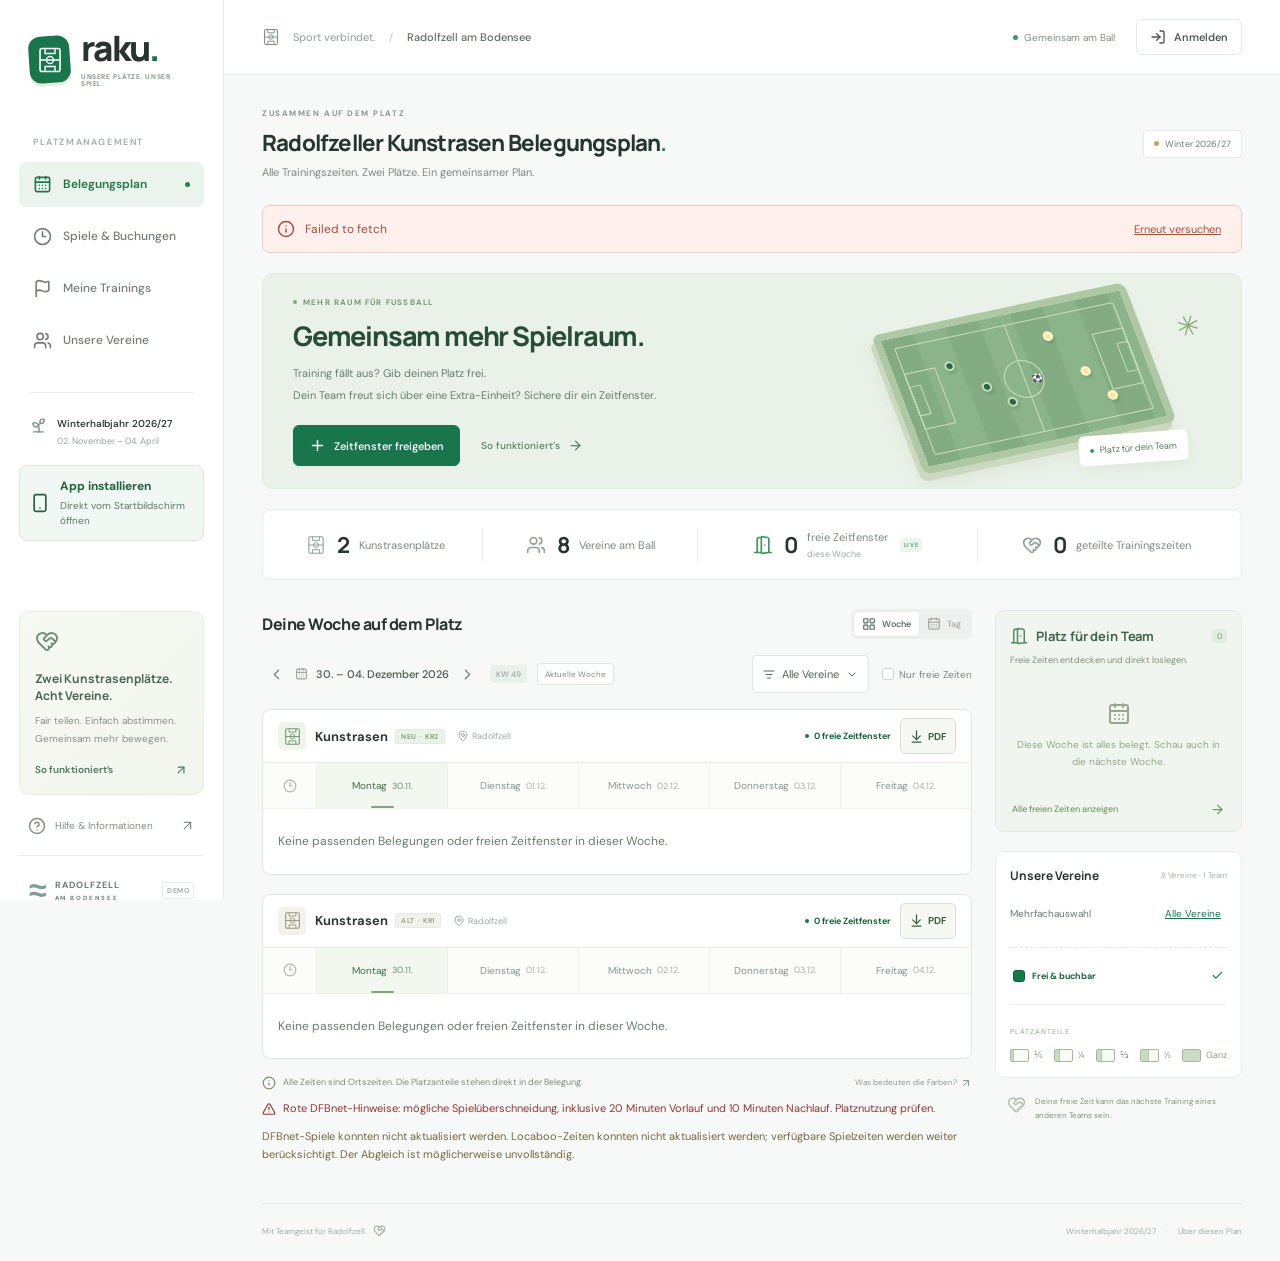
==== commit ac250ad9: "Publish 3520e96c595b0d8e6531e381a6e07008647bf27b" ====
--- a/index.html
+++ b/index.html
@@ -20,8 +20,8 @@
     <meta name="apple-mobile-web-app-title" content="raku. Plan" />
     <meta name="apple-mobile-web-app-status-bar-style" content="default" />
     <title>Radolfzeller Kunstrasen Belegungsplan</title>
-    <script type="module" crossorigin src="/assets/index-LyBqeni_.js"></script>
-    <link rel="stylesheet" crossorigin href="/assets/index-BDo9rK3F.css">
+    <script type="module" crossorigin src="/assets/index-BZptHS56.js"></script>
+    <link rel="stylesheet" crossorigin href="/assets/index-BYmPWfKL.css">
   </head>
   <body>
     <div id="root"></div>
--- a/assets/index-BYmPWfKL.css
+++ b/assets/index-BYmPWfKL.css
@@ -0,0 +1 @@
+.date-field{flex-direction:column;gap:8px;min-width:0;display:flex}.date-control{min-width:0;position:relative}.date-control>input[type=text],.date-control>input[type=password]{font-variant-numeric:tabular-nums;width:100%;min-width:0;padding-right:45px!important}.date-calendar-button,.date-visibility-button{color:#718563;border-radius:0 6px 6px 0;place-items:center;width:34px;display:grid;position:absolute;inset:0 0 0 auto}.date-visibility-button{width:44px}.date-calendar-button:disabled,.date-visibility-button:disabled{opacity:.35;cursor:default}.date-control>.date-native-picker{opacity:0;pointer-events:none;width:100%;height:100%;position:absolute;inset:0}.admin-role-badge{color:#53754b;background:#edf5e7;border:1px solid #dfead7;border-radius:5px;align-items:center;gap:6px;width:max-content;padding:7px 10px;font-size:10px;font-weight:550;display:inline-flex}.pauses-panel-heading{color:#65785c;justify-content:space-between;align-items:center;gap:12px;margin-bottom:18px;font-size:12px;line-height:1.7;display:flex}.pause-series-summary{color:#526a48;background:#f5f8f1;border:1px solid #dfe7d9;border-radius:7px;flex-direction:column;gap:6px;padding:14px;font-size:12px;line-height:1.6;display:flex}.pause-series-summary small{font-size:11px}.booking-exceptions{color:#755b32;overflow-wrap:anywhere;margin-top:12px;font-size:11px;line-height:1.7}.booking-exceptions summary{cursor:pointer;font-weight:600}.booking-exceptions ul{margin:8px 0;padding:0;list-style:none}.booking-exceptions li{flex-direction:column;margin-bottom:8px;display:flex}.keep-bookings-button{white-space:normal;text-align:left;margin-top:12px;line-height:1.6}.preview-dates>.occurrence-reserved{color:#755b32}.series-pauses-panel .pause-series-card>.secondary-button{flex-shrink:0;min-height:44px}.series-pauses-panel .pause-series-card>.secondary-button span{display:inline}.admin-summary{border:1px solid var(--border);background:#fff;border-radius:9px;grid-template-columns:1fr 1fr 1.2fr;margin-bottom:25px;padding:20px;display:grid}.admin-summary>div{border-right:1px solid var(--border);color:#84977d;justify-content:center;align-items:center;gap:11px;font-size:11px;display:flex}.admin-summary>div:last-child{border:0}.admin-summary>div>strong{font-family:var(--heading);color:#42583a;font-size:24px;font-weight:650}.admin-summary span strong{color:#657c5c;font-size:12px;font-weight:600}.admin-summary small{color:#94a48a;margin-top:5px;font-size:9px;display:block}.admin-tabs{border-bottom:1px solid #dfe7dc;gap:24px;margin-bottom:23px;display:flex}.admin-tabs button{color:#91a084;border-bottom:2px solid #0000;align-items:center;gap:8px;padding:12px 3px 15px;font-size:12px;display:flex}.admin-tabs button.active{color:var(--green);border-bottom-color:var(--green);font-weight:600}.admin-toolbar{flex-wrap:wrap;align-items:flex-end;gap:16px;margin-bottom:19px;display:flex}.admin-filter{color:#849577;flex-direction:column;gap:6px;min-width:210px;font-size:10px;display:flex}.admin-filter select{color:#617856;background:#fff;border:1px solid #dfe7d9;border-radius:6px;width:100%;min-height:39px;padding:10px 30px 10px 11px;font-size:11px}.admin-club-filter{width:100%;max-width:520px;margin-bottom:22px}.admin-toolbar>.primary-button{margin-left:auto}.admin-check{color:#7f9271;cursor:pointer;align-items:center;min-height:39px;font-size:11px;line-height:1.7;flex-direction:row!important;gap:8px!important;display:flex!important}.admin-check input,.holiday-check input{width:15px;height:15px;accent-color:var(--green);flex-shrink:0;margin:0}.admin-explainer{color:#8a997e;gap:10px;max-width:750px;margin-bottom:20px;font-size:11px;line-height:1.9;display:flex}.admin-explainer>svg{color:#8eaa7e;flex-shrink:0;margin-top:2px}.series-list{flex-direction:column;gap:12px;display:flex}.series-card{border:1px solid var(--border);background:#fff;border-radius:9px;align-items:center;gap:18px;padding:18px 20px;display:flex}.series-day{color:#8ca17c;background:#f0f5eb;border:1px solid #e0e9d9;border-radius:7px;flex-direction:column;align-items:center;gap:9px;min-width:48px;padding:10px 11px;font-size:10px;display:flex}.series-info{flex:1;min-width:0}.series-card-heading{flex-wrap:wrap;align-items:center;gap:10px;margin-bottom:9px;display:flex}.series-info h3{font-family:var(--heading);color:#4a5e42;letter-spacing:-.3px;font-size:15px;font-weight:650}.series-info>p{color:#85977a;align-items:center;gap:6px;font-size:10px;display:flex}.series-validity{color:#8f9d82;margin-top:8px;font-size:10px}.series-tags{flex-wrap:wrap;align-items:center;gap:6px;display:flex}.series-tags:empty{display:none}.series-tags>span{color:#8b9678;background:#f4f6ed;border:1px solid #e9edde;border-radius:3px;align-items:center;gap:4px;margin-top:10px;padding:4px 6px;font-size:8px;display:inline-flex}.inactive{opacity:.6}.muted-badge{color:#939f87;border:1px solid #e4e7de;border-radius:3px;padding:3px 5px;font-size:8px}.admin-loading{text-align:center;color:#8b9b80;padding:40px;font-size:12px}.admin-users{grid-template-columns:repeat(2,minmax(0,1fr));gap:12px;display:grid}.admin-user-card{border:1px solid var(--border);background:#fff;border-radius:8px;align-items:flex-start;gap:13px;padding:20px 17px;display:flex}.admin-user-avatar{color:#88a275;background:#f3f7ed;border:1px solid #e1ead8;border-radius:50%;place-items:center;min-width:36px;height:36px;margin-top:2px;font-size:11px;display:grid}.admin-user-card h3{font-family:var(--heading);color:#586e4c;font-size:13px;font-weight:650;line-height:1.6}.admin-user-card h3 small{color:#9bae87;background:#edf4e6;border-radius:3px;margin-left:8px;padding:2px 5px;font-family:DM Sans Variable,sans-serif;font-size:8px;font-weight:400}.admin-user-card p{color:#93a285;margin-top:3px;font-size:10px;line-height:1.7}.admin-user-card>.icon-button{flex-shrink:0;margin-left:auto}.account-state{color:#a4aa9a;align-items:center;gap:5px;margin-top:9px;font-size:8px;display:flex}.account-state i{background:#b7baa9;border-radius:50%;width:4px;height:4px}.account-state.active{color:#8ca478}.account-state.active i{background:#7ba864}.admin-dialog{scrollbar-gutter:stable;width:620px;padding:29px 32px}.admin-dialog .modal-subtitle{max-width:480px}.admin-form{gap:19px}.form-columns{grid-template-columns:1fr 1fr;gap:14px;display:grid}.form-columns>label{min-width:0}.admin-form input:disabled{opacity:1;color:#96a189!important;background:#f4f6f0!important}.admin-form select:disabled{color:#8c9c7c;opacity:1;background:#f5f7f2}.admin-fieldset{border:1px solid #e1e9da;border-radius:8px;min-width:0;margin:0;padding:17px 16px 16px}.admin-fieldset legend{color:#6c855b;padding:0 7px;font-size:11px;font-weight:600}.admin-fieldset>.admin-check{margin-top:-4px;margin-bottom:10px}.holiday-check{cursor:pointer;align-items:flex-start;padding:0;flex-direction:row!important;gap:10px!important;display:flex!important}.holiday-check>input{margin-top:3px}.holiday-check>svg{color:#98b088;flex-shrink:0;margin-left:auto}.holiday-check strong{color:#6d865c;font-size:11px;font-weight:550;display:block}.holiday-check small{color:#9bab8e;margin-top:5px;font-size:9px;font-weight:400;line-height:1.8;display:block}.holiday-dates{border-top:1px dashed #dee7d5;flex-direction:column;gap:8px;margin-top:12px;padding:12px 0 2px;display:flex}.holiday-dates>span{color:#9daa8f;justify-content:space-between;gap:9px;font-size:9px;display:flex}.holiday-dates strong{color:#82986e;font-weight:500}.holiday-dates a{color:#6f925c;text-underline-offset:3px;align-items:center;gap:5px;margin-top:4px;font-size:9px;text-decoration:underline;display:flex}.pause-row{border-top:1px solid #e5ecde;margin-top:16px;padding-top:16px}.pause-row-heading{align-items:center;gap:10px;margin-bottom:12px;display:flex}.pause-row-heading label{flex:1}.pause-row-heading>.icon-button{align-self:flex-end;margin-bottom:8px}.add-pause-button{color:#6a8c57;background:#f9fbf6;border:1px dashed #ceddc3;border-radius:5px;align-items:center;gap:5px;margin-top:17px;padding:9px 11px;font-size:10px;font-weight:500;display:flex}.field-hint{color:#9aab8a;margin-top:9px;font-size:9px;line-height:1.8}.admin-form-actions{border-top:1px solid #e9eee2;justify-content:flex-end;align-items:center;gap:10px;margin-top:2px;padding-top:19px;display:flex}.plan-preview{background:#f2f8ec;border:1px solid #dcebd1;border-radius:9px;padding:16px}.preview-heading{color:#74945e;align-items:center;gap:8px;font-size:12px;display:flex}.preview-heading strong{font-weight:600}.preview-counts{color:#8c9e7b;flex-wrap:wrap;gap:16px;margin:14px 0;font-size:10px;display:flex}.preview-counts b{color:#65814f;font-size:15px;font-family:var(--heading);margin-right:4px}.plan-preview details{border-top:1px solid #deead4;padding-top:12px}.plan-preview summary{cursor:pointer;color:#769262;justify-content:space-between;align-items:center;font-size:10px;list-style:none;display:flex}.preview-dates{flex-direction:column;gap:9px;padding-top:14px;display:flex}.preview-dates>div{color:#6b8f55;justify-content:space-between;align-items:center;gap:10px;font-size:9px;line-height:1.6;display:flex}.preview-dates>div>span:first-child{flex-shrink:0}.preview-dates>div>span:last-child{text-align:right}.preview-dates>.occurrence-outside{color:#abb69f}.preview-dates>.occurrence-pause,.preview-dates>.occurrence-holiday{color:#a49163}.preview-dates>.occurrence-released{color:#82a576}.has-conflicts{background:#fff6ef;border-color:#eedbcb}.has-conflicts .preview-heading{color:#b38260}.preview-conflicts{color:#ac8466;padding:10px 0 13px;font-size:10px;line-height:1.8}.preview-conflicts p+p{margin-top:6px}.preview-conflicts p:last-child{margin-top:12px}.login-role-switch{background:#f0f5ec;border:1px solid #e2e9db;border-radius:7px;gap:4px;padding:4px;display:flex}.login-role-switch button{color:#8a9c7b;border-radius:4px;flex:1;justify-content:center;align-items:center;gap:7px;min-height:35px;font-size:11px;display:flex}.login-role-switch button.active{color:#507941;background:#fff;font-weight:550;box-shadow:0 1px 4px #577c3b12}.login-empty-note{color:#929f86;font-size:11px;line-height:1.8}.booking-mode .login-role-switch button{min-height:44px}.booking-area{border:0;min-width:0;margin:0;padding:0}.booking-area legend{color:#647557;margin-bottom:10px;padding:0;font-size:12px}.booking-mode>p,.booking-series-note{color:#647557;margin-top:10px;font-size:12px;line-height:1.65}.booking-series-preview details{margin-top:14px}.booking-series-preview summary,.booking-series-preview .preview-dates>div{font-size:12px}.booking-series-preview .preview-dates{max-height:220px;overflow-y:auto}.booking-series-preview.has-conflicts .preview-dates>div{color:#8d5733}@media (width<=1000px){.admin-toolbar{gap:12px}.admin-summary{padding:17px 10px}.admin-summary>div{gap:7px;font-size:10px}.admin-summary>div>svg{width:17px}.admin-summary span strong{font-size:11px}.admin-users{grid-template-columns:1fr}.series-card{gap:13px;padding:17px 14px}.series-card>.secondary-button span{display:none}.series-card>.secondary-button{padding:9px}.series-info h3{font-size:13px}.admin-toolbar>.primary-button{margin-left:0}}@media (width<=640px){.admin-summary{grid-template-columns:1fr 1fr;padding:15px 5px}.admin-summary>div{gap:7px;font-size:10px}.admin-summary>div>strong{font-size:21px}.admin-summary>div:nth-child(2){border-right:0}.admin-summary>div:last-child{border-top:1px solid #e5ebde;grid-column:1/-1;margin-top:15px;padding-top:15px}.admin-summary>div:last-child>span{align-items:center;gap:8px;display:flex}.admin-summary small{margin-top:0}.admin-tabs{gap:21px}.admin-tabs button{font-size:12px}.admin-toolbar{gap:10px}.admin-filter{flex:1;min-width:170px}.admin-filter select{min-height:43px;font-size:12px}.admin-toolbar>.admin-check{font-size:10px}.admin-toolbar>.primary-button{width:100%;min-height:42px;font-size:12px}.admin-explainer{margin-bottom:18px;font-size:11px;line-height:1.8}.series-card{align-items:flex-start;gap:10px;padding:15px 11px}.series-day{gap:8px;min-width:35px;padding:9px 7px;font-size:9px}.series-day svg{width:17px}.series-card-heading{gap:6px;margin-top:2px}.series-info h3{font-size:13px}.series-info>p{flex-wrap:wrap;gap:4px;font-size:9px;line-height:1.6}.series-validity{font-size:9px;line-height:1.7}.series-card>.secondary-button{min-height:32px;padding:7px}.series-tags>span{font-size:8px;line-height:1.6}.admin-user-card{gap:11px;padding:18px 13px}.admin-user-card h3{font-size:14px}.admin-user-card p{font-size:11px}.account-state{font-size:9px}.admin-dialog{scrollbar-gutter:auto;width:100%;padding:25px 20px}.admin-dialog .modal-subtitle{font-size:12px}.admin-form .form-columns{gap:10px}.admin-form .form-columns label{font-size:10px}.admin-form .form-columns input{min-height:44px;padding:10px 7px;font-size:12px}.admin-form .form-columns select{min-height:44px;padding:10px 6px;font-size:11px}.admin-fieldset{padding:15px 12px}.admin-fieldset legend{font-size:11px}.admin-fieldset .admin-check{min-height:42px;margin-bottom:13px;font-size:10px;line-height:1.8}.holiday-check strong{font-size:11px;line-height:1.7}.holiday-check small{font-size:10px}.holiday-check>svg{width:16px}.holiday-dates>span{font-size:9px}.holiday-dates>span strong{max-width:55%;line-height:1.6}.add-pause-button{min-height:40px;font-size:11px}.field-hint{font-size:10px}.pause-row-heading label{font-size:11px}.pause-row-heading input{font-size:13px!important}.admin-form-actions{justify-content:space-between;gap:8px}.admin-form-actions .primary-button{padding:12px 11px;font-size:11px!important}.admin-form-actions .secondary-button{min-height:44px;padding:12px 10px;font-size:11px}.preview-heading{font-size:11px;line-height:1.6}.preview-heading svg{flex-shrink:0}.preview-dates>div{font-size:10px}.preview-counts{gap:10px}.plan-preview{padding:14px 12px}.preview-conflicts{font-size:11px}.login-role-switch button{min-height:40px;font-size:12px}.admin-role-badge{font-size:10px}}.statistics-page .subpage-heading{align-items:flex-start}.statistics-page .season-pill{white-space:nowrap}.statistics-explanation{color:#4d6758;background:#eef5f0;border:1px solid #dce9e1;border-radius:9px;padding:0 16px;font-size:12px;line-height:1.7}.statistics-explanation svg{vertical-align:middle;margin:0 5px}.statistics-explanation summary{cursor:pointer;min-height:44px;padding:12px 0;font-weight:600}.statistics-explanation summary:focus-visible{outline:2px solid var(--green);outline-offset:3px}.statistics-explanation p{padding-bottom:14px}.statistics-toolbar{justify-content:space-between;align-items:end;gap:16px;margin:24px 0 16px;display:flex}.statistics-club-filter{gap:7px;width:310px;min-width:0;max-width:100%;display:grid}.statistics-toolbar label{font-size:12px;font-weight:600}.statistics-toolbar select{border:1px solid var(--border);color:#374b3e;background:#fff;border-radius:7px;width:100%;min-width:0;min-height:44px;padding:9px 12px}.statistics-toolbar p,.statistics-loading{color:#687a6d;font-size:12px}.statistics-loading{padding:24px 0}.statistics-table-frame{border:1px solid var(--border);background:#fff;border-radius:10px;overflow:hidden}.statistics-table{border-collapse:collapse;width:100%;font-size:14px}.statistics-table th,.statistics-table td{text-align:left;border-bottom:1px solid var(--border);padding:15px 20px}.statistics-table thead{color:#4f6958;background:#f0f5f2;font-size:12px}.statistics-table thead th{font-weight:600}.statistics-table thead small{margin-top:4px;font-size:10px;font-weight:400;display:block}.statistics-table thead button{min-height:44px;font-weight:inherit;background:0 0;border:0;justify-content:flex-end;align-items:center;gap:5px;padding:0;display:inline-flex}.statistics-table th[aria-sort=descending]{color:var(--green)}.statistics-table .statistics-number{text-align:right;font-variant-numeric:tabular-nums;width:160px}.statistics-table .statistics-rank{text-align:center;color:#687a6d;font-variant-numeric:tabular-nums;width:65px}.statistics-table .statistics-weekly{color:var(--green);font-weight:650}.statistics-team{align-items:center;gap:12px;display:flex}.statistics-team strong{font-size:14px;font-weight:650;display:block}.statistics-team span:not(.club-crest){color:#687a6d;margin-top:4px;font-size:12px;font-weight:400;display:block}.statistics-duration{font-weight:650}.statistics-table tbody tr:hover{background:#f8fbf9}.statistics-table tfoot{background:#eef5f0;font-weight:700}.statistics-table tfoot th,.statistics-table tfoot td{border-bottom:0}@media (width<=760px){.statistics-page .subpage-heading,.statistics-toolbar{flex-direction:column;align-items:flex-start}.statistics-table .statistics-rank{display:none}.statistics-table th,.statistics-table td{padding:13px 10px}.statistics-table .statistics-number{width:110px}}@media (width<=480px){.statistics-table{table-layout:fixed;font-size:12px}.statistics-table th,.statistics-table td{padding:12px 7px}.statistics-table thead{font-size:10px}.statistics-table thead button{flex-direction:column;align-items:flex-end;gap:2px}.statistics-table thead small{font-size:9px}.statistics-table .statistics-number{width:64px}.statistics-table .statistics-weekly{width:73px}.statistics-table .statistics-number:last-child{width:80px}.statistics-team .club-crest{display:none}.statistics-team strong{overflow-wrap:anywhere;font-size:12px}.statistics-team span:not(.club-crest){overflow-wrap:anywhere;font-size:10px;line-height:1.5}}.game-friendly-badge{color:#fff;white-space:nowrap;background:#315b7a;flex-shrink:0;justify-content:center;align-items:center;width:25px;height:20px;font-size:10px;font-weight:800;line-height:1;text-decoration:none;display:inline-flex}.locaboo-page{min-width:0}.locaboo-source-note{color:#36556d;background:#f4f9fc;border:1px solid #d7e6ef;border-left:4px solid #5487ac;border-radius:10px;padding:16px 20px}.locaboo-source-note p{margin:6px 0 0;font-size:13px;line-height:1.65}.locaboo-toolbar{flex-wrap:wrap;align-items:center;gap:12px;margin:22px 0;display:flex}.locaboo-toolbar label{gap:5px;font-size:12px;font-weight:600;display:grid}.locaboo-toolbar select{color:#36513d;max-width:250px;font:inherit;background:#fff;border:1px solid #dce5d7;border-radius:8px;padding:9px 12px}.locaboo-status{flex-wrap:wrap;justify-content:space-between;gap:8px;margin-bottom:14px;display:flex}.locaboo-status span,.locaboo-scroll-hint{color:#667668;font-size:12px}.locaboo-scroll-hint{line-height:1.6}.locaboo-detail{background:#fff;border:1px solid #b9d0df;border-radius:10px;margin-bottom:18px;padding:18px 46px 18px 18px;position:relative}.locaboo-detail>button{position:absolute;top:8px;right:8px}.locaboo-detail h3{margin:0;font-size:17px}.locaboo-detail p{margin:8px 0;font-size:13px;line-height:1.6}.locaboo-detail small{color:#647b8c}.locaboo-empty{background:#f2f5ef;border-radius:8px;padding:20px;font-size:14px;line-height:1.7}.locaboo-timeline{background:#fff;border:1px solid #dce5d7;border-radius:12px;max-width:100%;overflow-x:auto}.locaboo-timeline:focus-visible{outline-offset:3px;outline:3px solid #5487ac}.locaboo-timeline-inner{min-width:1100px;padding-right:28px}.locaboo-axis,.locaboo-resource{grid-template-columns:150px 1fr;display:grid}.locaboo-axis{color:#647669;padding:15px 0;font-size:10px}.locaboo-axis>span{padding-left:14px}.locaboo-axis>div{position:relative}.locaboo-axis>div>span{white-space:nowrap;position:absolute;transform:translate(-50%)}.locaboo-day h3{color:#36513d;background:#f4f7f1;border-top:1px solid #dce5d7;border-bottom:1px solid #dce5d7;margin:0;padding:10px 14px;font-size:13px}.locaboo-resource>strong{color:#60745f;border-right:1px solid #dce5d7;padding:16px 14px;font-size:12px}.locaboo-track{background:repeating-linear-gradient(to right, #dce5d780 0, #dce5d780 1px, transparent 1px, transparent calc(100% / var(--hours)));border-bottom:1px solid #edf1ea;position:relative}.locaboo-event{color:#264d69;text-align:left;cursor:pointer;background:#e9f3fa;border:1px solid #abcade;border-left:3px solid #5285aa;border-radius:6px;flex-direction:column;justify-content:center;align-items:flex-start;gap:4px;min-width:6px;height:68px;padding:7px 8px;display:flex;position:absolute;overflow:hidden}.locaboo-event[data-resource="72781"]{color:#31563e;background:#eaf3ed;border-color:#b1cfbb #b1cfbb #b1cfbb #538267}.locaboo-event[data-resource="53227"]{color:#6d512d;background:#f7f0e7;border-color:#ddc7a7 #ddc7a7 #ddc7a7 #a77b3e}.locaboo-event.locaboo-booking-event{border-top:3px solid #6d28d9;padding-right:22px}.locaboo-booking-event:after,.locaboo-booking-key:after{content:"";clip-path:polygon(0 0,100% 0,100% 100%);pointer-events:none;background:#6d28d9;width:22px;height:22px;position:absolute;top:0;right:0}.locaboo-booking-key{background:#e9f3fa;border:1px solid #abcade;border-top:3px solid #6d28d9;border-radius:3px;flex:0 0 22px;width:22px;height:18px;position:relative;overflow:hidden}.locaboo-booking-key:after{width:12px;height:12px}.locaboo-event:hover,.locaboo-event[aria-pressed=true]{filter:brightness(.95);z-index:1;box-shadow:0 0 0 2px #5285aa55}.locaboo-event:focus-visible{outline-offset:2px;z-index:2;outline:3px solid #264d69}.locaboo-event strong,.locaboo-event small,.locaboo-event span{text-overflow:ellipsis;white-space:nowrap;max-width:100%;display:block;overflow:hidden}.locaboo-event strong{font-size:12px}.locaboo-event small,.locaboo-event span{font-size:10px}.locaboo-no-booking{color:#8c998a;margin:27px 12px;font-size:11px;display:inline-block}.locaboo-empty-day{color:#8c998a;margin:0;padding:10px 14px;font-size:11px}.game-layer-controls{flex-wrap:wrap;gap:20px;margin:0 0 18px;font-size:13px;display:flex}.game-layer-controls label{align-items:center;gap:8px;min-height:35px;display:inline-flex}.game-layer-controls input{accent-color:#19754c;width:17px;height:17px}.game-source-status{color:#526757;margin:12px 0 20px;font-size:12px;line-height:1.8}.game-source-status summary{cursor:pointer;font-weight:600}.game-source-status ul{padding-left:20px}.game-source-warning{color:#795b24;background:#fff8e9;border:1px solid #e6cf9d;border-radius:8px;margin-bottom:14px;padding:14px;font-size:13px;line-height:1.6}.locaboo-event.club-game-event{color:#36513d;background:#fff;border:1px dashed #76917d;border-left:4px solid #365f43;box-shadow:1px 2px 5px #29332f0d}.club-game-event[data-match-status=cancelled]{opacity:.7;text-decoration:line-through}.game-match-status{color:#73612d;background:#f7f0df;border-radius:6px;padding:6px 9px;font-size:13px;display:inline-block}.game-match-status.status-matched{color:#2d6140;background:#e6f3e9}.game-untimed{text-align:left;color:#73612d;background:#fffcf3;border:1px dashed #cfbf93;border-radius:6px;margin:8px 14px;padding:12px 16px;font-size:12px;display:block;position:relative}.club-game-event>.game-friendly-badge,.game-untimed>.game-friendly-badge{border-bottom-left-radius:5px;position:absolute;top:0;right:0}.club-game-event[data-friendly]>small{padding-right:24px}.club-game-event[data-friendly][data-booking-warning]>small{padding-right:47px}.club-game-event[data-friendly] .game-booking-alert-corner{right:25px}.game-untimed[data-friendly]{padding-right:40px}.locaboo-day{position:relative}.game-connections{pointer-events:none;width:100%;height:100%;position:absolute;inset:0;overflow:visible}.game-connection{fill:none;stroke:#a76719;stroke-width:2px;stroke-dasharray:5 4;stroke-linejoin:round}.game-connection[data-status=matched]{stroke:#26764c;stroke-dasharray:none}.game-connection[data-active]{stroke-width:3px}.locaboo-event{z-index:1}.locaboo-event[data-related]{outline-offset:2px;outline:2px solid #26764c}.locaboo-event[data-related][data-match-status=different],.locaboo-event[data-related][data-match-status=unclear]{outline-color:#a76719}.locaboo-event[data-match-status=matched]{border-color:#39805b}.locaboo-event[data-match-status=missing],.game-match-status.status-missing{color:#913232;background:#fff0f0;border-color:#bc4545}.game-missing-bookings{color:#913232;background:#fff0f0;border:1px solid #d45b5b;border-left:4px solid #b42323;border-radius:8px;align-items:center;gap:10px;margin:0 0 16px;padding:12px 14px;font-size:13px;line-height:1.5;display:flex}.game-missing-bookings>svg{flex-shrink:0}.club-game-event[data-booking-warning]{border-style:solid;justify-content:flex-start;gap:3px;padding-top:6px;padding-bottom:26px}.club-game-event[data-booking-warning]>small{padding-right:13px}.club-game-event .game-booking-alert-corner{color:#fff;background:#b42323;border-bottom-left-radius:6px;place-items:center;width:21px;height:21px;display:grid;position:absolute;top:0;right:0}.club-game-event .game-booking-warning{color:#fff;text-align:center;white-space:normal;text-overflow:clip;background:#b42323;justify-content:center;align-items:center;width:100%;height:24px;padding:2px 3px;font-size:10px;font-weight:700;line-height:10px;display:flex;position:absolute;bottom:0;left:0}.locaboo-event[data-match-status=different],.locaboo-event[data-match-status=unclear],.game-match-status.status-different,.game-match-status.status-unclear{color:#79551e;background:#fff8e9;border-color:#b48a3c}.locaboo-event[data-match-status=unavailable],.locaboo-event[data-match-status=other],.game-match-status.status-unavailable,.game-match-status.status-other{color:#59655f;background:#f1f4f2;border-color:#a0a9a5}.locaboo-event.locaboo-booking-event{border-top-color:#6d28d9}.game-connection-legend{color:#526757;flex-wrap:wrap;gap:10px 20px;margin:-4px 0 20px;font-size:12px;display:flex}.locaboo-request-form{background:#fff;border:1px solid #c7d5cb;border-radius:8px;gap:12px;margin:18px 0;padding:16px;display:grid}.locaboo-request-form label{gap:7px;font-size:13px;display:grid}.locaboo-request-form input{background:#fff;border:1px solid #c7d5cb;border-radius:6px;width:100%;min-width:0;padding:10px}.locaboo-request-form input:read-only{background:#f4f7f1}.locaboo-request-draft{background:#f1f7f3;border-radius:6px;gap:10px;padding:14px;display:grid}.game-connection-legend>span{align-items:center;gap:7px;display:inline-flex}.connection-key{color:#26764c;background:#e6f3e9;border:1px solid;border-radius:4px;justify-content:center;align-items:center;width:22px;height:20px;font-size:18px;font-style:normal;display:inline-flex}.connection-key.missing{color:#bc4545;background:#fff0f0}.connection-key.review{color:#a76719;background:#fff8e9;border-style:dashed}.connection-key.unavailable{color:#87948d;background:#f1f4f2}@media (width<=600px){.locaboo-toolbar{gap:10px}.locaboo-toolbar .week-navigation{justify-content:space-between;width:100%}.locaboo-toolbar label{flex:1;min-width:120px}.locaboo-toolbar select{width:100%;max-width:100%}.locaboo-source-note{padding:12px 14px}}.club-select.calendar-club-filter{max-width:210px;padding:0;display:block}.calendar-club-filter>summary{cursor:pointer;color:#526456;align-items:center;gap:7px;min-height:36px;padding:8px 10px;font-size:11px;list-style:none;display:flex}.calendar-club-filter>summary::-webkit-details-marker{display:none}.calendar-club-filter>summary:focus-visible{outline:2px solid var(--green);outline-offset:3px}.club-filter-summary{text-overflow:ellipsis;white-space:nowrap;flex:1;min-width:0;overflow:hidden}.club-filter-options{z-index:15;background:#fff;border:1px solid #dce6df;border-radius:8px;width:min(330px,100vw - 32px);max-height:min(70vh,490px);padding:10px;position:absolute;top:calc(100% + 6px);right:0;overflow-y:auto;box-shadow:0 10px 30px #233c2926}.club-filter-options>p{color:#637769;margin:2px 6px 8px;font-size:11px;line-height:1.6}.club-filter-option{text-align:left;color:#526456;border-radius:5px;align-items:center;gap:9px;width:100%;min-height:44px;padding:8px;font-size:12px;display:flex}.club-filter-option>span:not(.club-crest):not(.free-swatch){flex:1}.club-filter-option:hover,.club-filter-option[aria-pressed=true]{color:var(--green);background:#edf5ef}.club-filter-done{background:var(--green);color:#fff;border-radius:5px;width:100%;margin-top:8px;padding:10px;font-size:12px}.legend-filter-actions{color:#687c6d;justify-content:space-between;align-items:center;gap:8px;padding:0 0 8px;font-size:10px;display:flex}.legend-filter-actions button{min-height:32px;color:var(--green);text-decoration:underline}.calendar-filter-empty{color:#687c6d;padding:22px 15px;font-size:12px;line-height:1.7}@media (width<=640px){.club-select.calendar-club-filter{max-width:min(210px,55vw)}.calendar-club-filter>summary{min-height:40px}.club-filter-options{left:0;right:auto}}.slot-game-warnings{gap:5px;min-width:0;margin-top:7px;display:grid}.slot-game-warning{color:#952727;text-align:left;white-space:normal;overflow-wrap:anywhere;background:#fff0f0;border:1px solid #e6aaaa;border-left:3px solid #b42323;border-radius:4px;gap:3px;min-width:0;padding:6px;font-size:10px;line-height:1.35;display:grid;position:relative}.slot-game-warning>.game-friendly-badge{border-radius:0 3px 0 4px;position:absolute;top:0;right:0}.slot-game-warning[data-friendly]>strong{padding-right:25px}.slot-game-warning>strong{align-items:center;gap:4px;font-size:10px;display:flex}.slot-game-warning svg{flex-shrink:0}.slot-game-time{font-weight:700}.slot-game-name{font-size:9px}.slot-card .slot-game-name{display:none}.training-games-status{color:#8f3636;align-items:flex-start;gap:7px;margin:10px 0;font-size:11px;line-height:1.6;display:flex}.training-games-status svg{flex-shrink:0;margin-top:2px}.training-games-source-status{color:#776741;margin-bottom:8px;font-size:11px;line-height:1.6}.training-game-detail{color:#952727;background:#fff8f8;border:1px solid #e6aaaa;border-radius:6px;margin:14px 0;padding:12px;font-size:12px;line-height:1.6}.training-game-detail a{margin-top:5px;text-decoration:underline;display:block}.day-view .slot-card.has-game-conflict{grid-template-columns:minmax(0,1fr) minmax(120px,1fr);align-items:start;column-gap:8px;display:grid}.day-view .slot-card.has-game-conflict>.slot-top{grid-area:1/1}.day-view .slot-card.has-game-conflict>.slot-bottom{grid-area:2/1}.day-view .slot-card.has-game-conflict>.slot-game-warnings{grid-area:1/2/span 2;margin-top:0}@media (width<=640px){.schedule-page .slot-card.has-game-conflict{grid-column:1/-1;grid-template-columns:minmax(0,1fr) minmax(120px,1fr);align-items:start;column-gap:8px;display:grid}.schedule-page .slot-card.has-game-conflict>.slot-top{grid-area:1/1}.schedule-page .slot-card.has-game-conflict>.slot-bottom{grid-area:2/1}.schedule-page .slot-card.has-game-conflict>.slot-game-warnings{grid-area:1/2/span 2;margin-top:0}}.sidebar-app-install{color:#246140;text-align:left;background:#f1f7f2;border:1px solid #dce8de;border-radius:8px;flex-shrink:0;align-items:center;gap:10px;width:100%;margin-top:18px;padding:12px 10px;display:flex}.sidebar-app-install:hover{background:#e6f1e8}.sidebar-app-install>svg{flex-shrink:0}.sidebar-app-install strong{font-size:12px;display:block}.sidebar-app-install small{color:#617867;margin-top:4px;font-size:10px;line-height:1.5;display:block}.app-install-preview{align-items:center;gap:16px;margin:20px 0;display:flex}.app-install-preview img{border-radius:15px;flex-shrink:0}.app-install-preview strong{font-size:15px;display:block}.app-install-preview p{color:#617867;margin:7px 0 0;font-size:13px;line-height:1.6}.app-install-action{width:100%}.app-install-status{color:#536c5b;margin:16px 0;font-size:13px;line-height:1.7}.app-install-guides{gap:10px;display:grid}.app-install-guides details{border:1px solid #dce8de;border-radius:8px;padding:0 14px}.app-install-guides summary{cursor:pointer;color:#28543a;padding:14px 0;font-size:14px;font-weight:650}.app-install-guides ol{margin:0 0 16px;padding-left:20px}.app-install-guides li+li{margin-top:10px}.app-install-guides li,.app-install-guides p{color:#536c5b;font-size:13px;line-height:1.7}.app-install-guides p{margin:0 0 16px}.app-install-online{color:#617867;gap:9px;margin:20px 0 0;font-size:12px;line-height:1.6;display:flex}.app-install-online svg{flex-shrink:0;margin-top:2px}.sidebar-app-install:focus-visible,.app-install-guides summary:focus-visible{outline:2px solid var(--green);outline-offset:3px}@font-face{font-family:DM Sans Variable;font-style:normal;font-display:swap;font-weight:100 1000;src:url(/assets/dm-sans-latin-ext-wght-normal-BOFOeGcA.woff2)format("woff2-variations");unicode-range:U+100-2BA,U+2BD-2C5,U+2C7-2CC,U+2CE-2D7,U+2DD-2FF,U+304,U+308,U+329,U+1D00-1DBF,U+1E00-1E9F,U+1EF2-1EFF,U+2020,U+20A0-20AB,U+20AD-20C0,U+2113,U+2C60-2C7F,U+A720-A7FF}@font-face{font-family:DM Sans Variable;font-style:normal;font-display:swap;font-weight:100 1000;src:url(/assets/dm-sans-latin-wght-normal-Xz1IZZA0.woff2)format("woff2-variations");unicode-range:U+??,U+131,U+152-153,U+2BB-2BC,U+2C6,U+2DA,U+2DC,U+304,U+308,U+329,U+2000-206F,U+20AC,U+2122,U+2191,U+2193,U+2212,U+2215,U+FEFF,U+FFFD}@font-face{font-family:Manrope Variable;font-style:normal;font-display:swap;font-weight:200 800;src:url([data-uri])format("woff2-variations");unicode-range:U+460-52F,U+1C80-1C8A,U+20B4,U+2DE0-2DFF,U+A640-A69F,U+FE2E-FE2F}@font-face{font-family:Manrope Variable;font-style:normal;font-display:swap;font-weight:200 800;src:url(/assets/manrope-cyrillic-wght-normal-Dvxsihut.woff2)format("woff2-variations");unicode-range:U+301,U+400-45F,U+490-491,U+4B0-4B1,U+2116}@font-face{font-family:Manrope Variable;font-style:normal;font-display:swap;font-weight:200 800;src:url(/assets/manrope-greek-wght-normal-DL7QRZyv.woff2)format("woff2-variations");unicode-range:U+370-377,U+37A-37F,U+384-38A,U+38C,U+38E-3A1,U+3A3-3FF}@font-face{font-family:Manrope Variable;font-style:normal;font-display:swap;font-weight:200 800;src:url(/assets/manrope-vietnamese-wght-normal-usUDDRr7.woff2)format("woff2-variations");unicode-range:U+102-103,U+110-111,U+128-129,U+168-169,U+1A0-1A1,U+1AF-1B0,U+300-301,U+303-304,U+308-309,U+323,U+329,U+1EA0-1EF9,U+20AB}@font-face{font-family:Manrope Variable;font-style:normal;font-display:swap;font-weight:200 800;src:url(/assets/manrope-latin-ext-wght-normal-Ch3YOpNY.woff2)format("woff2-variations");unicode-range:U+100-2BA,U+2BD-2C5,U+2C7-2CC,U+2CE-2D7,U+2DD-2FF,U+304,U+308,U+329,U+1D00-1DBF,U+1E00-1E9F,U+1EF2-1EFF,U+2020,U+20A0-20AB,U+20AD-20C0,U+2113,U+2C60-2C7F,U+A720-A7FF}@font-face{font-family:Manrope Variable;font-style:normal;font-display:swap;font-weight:200 800;src:url(/assets/manrope-latin-wght-normal-DHIcAJRg.woff2)format("woff2-variations");unicode-range:U+??,U+131,U+152-153,U+2BB-2BC,U+2C6,U+2DA,U+2DC,U+304,U+308,U+329,U+2000-206F,U+20AC,U+2122,U+2191,U+2193,U+2212,U+2215,U+FEFF,U+FFFD}:root{color:#29332f;font-synthesis:none;--green:#19754c;--deep-green:#165c3d;--free-slot-green:#137b46;--free-slot-border:#0d6135;--muted:#89908c;--border:#e8ece9;--heading:"Manrope Variable", sans-serif;background:#f7f9f8;font-family:DM Sans Variable,sans-serif;font-weight:400}*{box-sizing:border-box}body{margin:0}button,input,select,textarea{font:inherit}button,a,input,select,textarea{-webkit-tap-highlight-color:transparent}button{cursor:pointer;color:inherit}button:disabled{cursor:not-allowed;opacity:.4}button,a,input,select,textarea{outline-offset:4px}button:focus-visible,a:focus-visible,input:focus-visible,select:focus-visible,textarea:focus-visible{outline:2px solid #288558}button{transition:background .16s,box-shadow .16s,transform .16s}button:not(:disabled):active{transform:translateY(1px)}a{color:inherit;text-decoration:none}button svg{flex-shrink:0}p,h1,h2,h3,h4{margin:0}button{background:0 0;border:0}::selection{background:#cbe8d5}button,input,select,textarea{touch-action:manipulation}.app-shell{min-height:100vh}.sidebar{border-right:1px solid var(--border);z-index:30;background:#fff;flex-direction:column;width:224px;padding:31px 19px 0;display:flex;position:fixed;top:0;bottom:0;left:0;overflow-y:auto}.brand{font-family:var(--heading);letter-spacing:-1.8px;align-items:center;gap:11px;margin:0 10px 48px;font-size:35px;font-weight:800;line-height:1;display:flex}.brand-icon{background:var(--green);color:#fff;border-radius:12px;place-items:center;width:42px;height:47px;display:grid;transform:rotate(-4deg);box-shadow:0 3px #e0eade}.brand-icon svg{transform:rotate(4deg)}.brand-dot{color:var(--green)}.brand small{letter-spacing:.55px;color:#7c8b82;margin-top:8px;font-family:DM Sans Variable,sans-serif;font-size:6.8px;font-weight:600;display:block}.workspace-label{letter-spacing:1.6px;color:#a4aaa6;margin:0 14px 14px;font-size:9px;font-weight:600}.sidebar nav{flex-direction:column;gap:7px;display:flex}.nav-item{color:#727c75;text-align:left;border-radius:7px;align-items:center;gap:11px;height:45px;padding:0 14px;font-size:12px;font-weight:500;display:flex}.nav-item.active{color:#23754c;background:#eaf4ed;font-weight:600}.nav-item:hover{background:#f1f6f2}.nav-active-dot{background:#2a8053;border-radius:50%;width:5px;height:5px;margin-left:auto}.nav-count{color:#247349;background:#d3e9db;border-radius:4px;margin-left:auto;padding:2px 5px;font-size:10px}.nav-count+.nav-active-dot{display:none}.sidebar-season{border-top:1px solid var(--border);align-items:center;gap:10px;margin:29px 11px 0;padding-top:24px;display:flex}.small-season-icon{color:#7c9384;align-self:flex-start}.sidebar-season strong{font-size:10px;font-weight:550;display:block}.sidebar-season div>span{color:#9ba29d;margin-top:5px;font-size:9px;display:block}.sidebar-bottom{margin-top:auto;padding-top:70px}.together-card{color:#4a6653;background:linear-gradient(135deg,#f7faf3,#f0f5ed);border:1px solid #e6eee5;border-radius:10px;padding:17px 15px}.together-card>svg{color:#6c927a;margin-bottom:12px}.together-card h4{font-size:12px;font-family:var(--heading);margin-bottom:8px;font-weight:700}.together-card p{color:#889285;font-size:10px;line-height:1.8}.together-card button{color:#4b795c;justify-content:space-between;align-items:center;width:100%;margin-top:15px;padding:0;font-size:10px;font-weight:600;display:flex}.help-button{color:#858e87;align-items:center;gap:9px;width:100%;margin:22px 0 20px;padding:0 9px;font-size:10px;display:flex}.help-button svg:last-child{margin-left:auto}.sidebar-footer{border-top:1px solid var(--border);letter-spacing:1px;color:#6d7d75;align-items:center;gap:7px;height:70px;padding:0 10px;font-size:9px;font-weight:700;display:flex}.city-mark{color:#7e9ca0;font-size:32px;line-height:1}.sidebar-footer small{letter-spacing:1.9px;margin-top:3px;font-size:6px;display:block}.version{letter-spacing:.5px;color:#a5ada7;border:1px solid #e8ece8;border-radius:3px;margin-left:auto;padding:3px 4px;font-size:7px}.main-shell{margin-left:224px}.topbar{z-index:20;border-bottom:1px solid var(--border);background:#fff;justify-content:space-between;align-items:center;height:75px;padding:0 38px;display:flex;position:sticky;top:0}.topbar-left{color:#939b96;align-items:center;gap:13px;font-size:10px;display:flex}.breadcrumb-icon{color:#7a8d80;display:flex}.breadcrumb-icon svg{width:18px;height:18px}.breadcrumb-divider{color:#c3cac5;margin:0 1px}.topbar-left strong{color:#606e64;font-weight:500}.topbar-right{align-items:center;gap:21px;display:flex}.live-status{color:#829085;align-items:center;gap:6px;font-size:9px;display:flex}.live-dot{background:#389868;border-radius:100%;flex-shrink:0;width:5px;height:5px;display:inline-block}.login-button{color:#45574a;border:1px solid #e2e8e3;border-radius:6px;align-items:center;gap:8px;padding:9px 13px;font-size:11px;font-weight:550;display:flex}.login-button:hover{background:#f0f7f2}.user-button{text-align:left;align-items:center;gap:9px;padding:0;display:flex}.avatar{background:color-mix(in srgb, var(--club-color) 12%, white);color:var(--club-color);border:2px solid #fff;border-radius:100%;outline:1px solid #e7ece8;place-items:center;width:33px;height:33px;font-size:10px;font-weight:700;display:grid}.user-button strong{font-size:10px;font-weight:600;display:block}.user-button small{color:#919992;margin-top:3px;font-size:9px;display:block}.topbar-right .logout-button{color:#939c96;margin-left:-12px}.mobile-menu{display:none!important}.mobile-bottom-nav{display:none}.icon-button{color:#7d8980;border-radius:5px;justify-content:center;align-items:center;width:29px;height:29px;padding:0;display:inline-flex}.icon-button:hover:not(:disabled){background:#edf3ee}.main-shell main{max-width:1560px;margin:auto;padding:33px 38px 0}.page-title-row{justify-content:space-between;align-items:center;gap:20px;margin-bottom:26px;display:flex}.eyebrow{letter-spacing:1.55px;color:#869288;margin-bottom:9px;font-size:8px;font-weight:650}h1{font-family:var(--heading);letter-spacing:-.8px;color:#27362c;font-size:clamp(19px,1.75vw,28px);font-weight:750;line-height:1.4}.heading-period{color:#368658}.page-title-row p{color:#919992;margin-top:7px;font-size:11px}.season-pill{color:#6f7c73;white-space:nowrap;background:#fff;border:1px solid #e4eae5;border-radius:5px;justify-content:center;align-items:center;gap:6px;padding:7px 10px;font-size:9px;display:inline-flex}.season-dot{background:#c4a266;border-radius:100%;width:5px;height:5px}.welcome-banner{background:#eaf1e8;border:1px solid #e1eade;border-radius:11px;justify-content:space-between;align-items:center;height:216px;padding:29px 30px;display:flex;position:relative;overflow:hidden}.welcome-content{z-index:2}.welcome-kicker{color:#719375;letter-spacing:1.2px;align-items:center;gap:6px;margin-bottom:10px;font-size:7px;font-weight:650;display:flex}.welcome-kicker .live-dot{background:#82a783;width:4px;height:4px}.welcome-banner h2{font-family:var(--heading);letter-spacing:-1.2px;color:#284d36;font-size:27px;font-weight:750;line-height:1.4}.welcome-banner p{color:#7b8d7c;margin-top:9px;font-size:10px;line-height:1.95}.welcome-actions{align-items:center;gap:21px;margin-top:19px;display:flex}.primary-button,.secondary-button{white-space:nowrap;border-radius:6px;justify-content:center;align-items:center;gap:8px;min-height:37px;padding:11px 15px;font-size:11px;font-weight:550;line-height:1.3;display:inline-flex}.primary-button{background:var(--green);color:#fff;border:1px solid var(--green);box-shadow:0 2px 2px #145c3b08}.primary-button:hover:not(:disabled){background:#115c39;box-shadow:0 3px 10px #145c3b18}.secondary-button{color:#597363;background:#fff;border:1px solid #dfe7e1}.secondary-button:hover:not(:disabled){background:#f0f6f1}.text-button{color:#598164;align-items:center;gap:8px;padding:5px 0;font-size:10px;font-weight:500;display:flex}.pitch-art{pointer-events:none;width:350px;height:100%;position:absolute;top:0;right:39px}.art-dots{opacity:.4;background-image:radial-gradient(#9cbd9a 1px,#0000 1px);background-size:14px 14px;position:absolute;inset:25px 0 15px;-webkit-mask-image:radial-gradient(#000,#0000 70%);mask-image:radial-gradient(#000,#0000 70%)}.art-field{background:repeating-linear-gradient(90deg,#83ac82 0 33px,#8bb48a 33px 66px);border:7px solid #aec8a3;border-radius:8px;width:258px;height:147px;position:absolute;top:31px;left:43px;transform:rotate(-12deg)skew(9deg);box-shadow:-5px 7px #cad9bf,-6px 12px 15px #75957118}.field-lines{border:1px solid #c9dfbd;border-radius:2px;position:absolute;inset:10px}.field-half{background:#c9dfbd;width:1px;position:absolute;top:0;bottom:0;left:50%}.field-circle{border:1px solid #c9dfbd;border-radius:100%;width:39px;height:39px;position:absolute;top:50%;left:50%;transform:translate(-50%,-50%)}.field-goal{border:1px solid #c9dfbd;width:32px;height:54%;position:absolute;top:23%}.field-goal.left{left:-1px}.field-goal.right{right:-1px}.field-small{border:1px solid #c9dfbd;width:12px;height:28%;position:absolute;top:36%}.field-small.left{left:-1px}.field-small.right{right:-1px}.player{background:#2b6544;border:2px solid #c6dfb9;border-radius:50%;width:10px;height:10px;position:absolute;box-shadow:1px 3px 3px #36614335}.player-one{top:34px;left:51px}.player-two{top:82px;left:98px}.player-three{top:62px;left:79px}.player-four{background:#f6e8a5;border-color:#fff6cb;top:67px;right:56px}.player-five{background:#f6e8a5;border-color:#fff6cb;top:25px;right:79px}.player-six{background:#f6e8a5;border-color:#fff6cb;bottom:27px;right:39px}.ball{font-size:9px;position:absolute;top:63px;left:129px}.art-label{color:#59765a;background:#fff;border-radius:5px;align-items:center;gap:6px;padding:9px 11px;font-size:9px;display:flex;position:absolute;bottom:25px;right:14px;transform:rotate(-4deg);box-shadow:0 4px 10px #64775c10}.art-label .live-dot{width:4px;height:4px}.art-star{color:#8fab81;font-size:28px;position:absolute;top:34px;right:3px;transform:rotate(16deg)}.stats-row{border:1px solid var(--border);background:#fff;border-radius:8px;grid-template-columns:1fr 1fr 1.3fr 1.2fr;min-height:70px;margin:20px 0 29px;padding:18px 5px;display:grid}.stat{border-right:1px solid #e9edea;justify-content:center;align-items:center;gap:10px;display:flex;position:relative}.stat:last-child{border:0}.stat-icon{color:#91a294;justify-content:center;align-items:center;margin-right:1px;display:flex}.stat-icon svg{width:20px;height:20px}.stat-icon.green{color:#409563}.stat>strong{font-family:var(--heading);letter-spacing:-1px;font-size:22px;font-weight:700}.stat>span:not(.stat-icon):not(.stat-live){color:#7d8980;font-size:10px;line-height:1.65}.stat small{color:#a3aaa4;font-size:8px;display:block}.stat-live{letter-spacing:.7px;color:#539a6c;background:#eaf5ee;border-radius:3px;align-self:center;margin-left:2px;padding:3px 4px;font-weight:600;font-size:6px!important}.planner-layout{grid-template-columns:minmax(0,1fr) 247px;align-items:start;gap:23px;display:grid}.planner-main{min-width:0;scroll-margin-top:20px}.section-title{justify-content:space-between;align-items:center;gap:12px;margin:0 0 16px;display:flex}.section-title h2{font-family:var(--heading);letter-spacing:-.45px;font-size:16px;font-weight:750}.view-switch{background:#edf0ee;border-radius:6px;padding:3px;display:flex}.view-switch button{color:#98a199;border-radius:4px;align-items:center;gap:6px;padding:5px 8px;font-size:9px;display:flex}.view-switch button.active{color:#54685a;background:#fff;font-weight:550;box-shadow:0 1px 3px #2f3b2d0c}.calendar-toolbar{flex-wrap:wrap;justify-content:space-between;align-items:center;gap:12px;margin-bottom:16px;display:flex}.week-navigation{align-items:center;gap:4px;display:flex}.week-label{color:#526456;white-space:nowrap;align-items:center;gap:7px;font-size:10px;font-weight:550;display:flex}.week-label>svg{color:#9aa69c;width:13px;margin-right:1px}.week-number{color:#8f9c91;white-space:nowrap;background:#eaf0eb;border-radius:3px;margin-left:4px;padding:4px 6px;font-size:8px}.today-button{color:#7f8d82;white-space:nowrap;background:#fff;border:1px solid #e0e7e1;border-radius:4px;margin-left:6px;padding:5px 7px;font-size:8px}.filter-bar{align-items:center;gap:13px;display:flex}.club-select{color:#8b958d;background:#fff;border:1px solid #e0e6e1;border-radius:4px;align-items:center;gap:6px;padding:6px 8px;display:flex;position:relative}.club-select select{appearance:none;color:#6b7b70;outline-offset:6px;cursor:pointer;background:0 0;border:0;width:77px;font-size:9px}.club-select svg{width:12px}.free-filter{white-space:nowrap;color:#7b8a7f;align-items:center;gap:5px;padding:5px 0;font-size:8px;display:flex}.filter-checkbox{background:#fff;border:1px solid #ced7d0;border-radius:3px;place-items:center;width:12px;height:12px;display:grid}.free-filter.enabled{color:#248356}.free-filter.enabled .filter-checkbox{color:#fff;background:#278458;border-color:#278458}.pitch-section{background:#fff;border:1px solid #e1e7e2;border-radius:8px;margin-bottom:19px;overflow:hidden}.pitch-heading{border-bottom:1px solid #e5ebe5;align-items:center;gap:9px;height:53px;padding:0 15px;display:flex}.pitch-symbol{color:#739870;background:#eef5ec;border-radius:5px;place-items:center;width:28px;height:28px;display:grid}.pitch-symbol svg{width:19px;height:19px}.pitch-symbol.old{color:#959a81;background:#f2f2eb}.pitch-heading h3{white-space:nowrap;align-items:center;gap:7px;font-size:12px;font-weight:650;display:flex}.pitch-tag{letter-spacing:.65px;color:#7b9a70;background:#eaf3e9;border:1px solid #dfebdc;border-radius:3px;align-items:center;padding:3px 5px;font-size:7px;font-weight:600;line-height:1;display:inline-flex}.pitch-tag.old{color:#9b9c85;background:#f2f2ed;border-color:#e6e7df}.pitch-location{color:#a2aaa4;align-items:center;gap:3px;margin-left:3px;font-size:8px;display:flex}.pitch-free-count{color:var(--free-slot-border);white-space:nowrap;align-items:center;gap:5px;margin-left:auto;font-size:8px;font-weight:650;display:flex}.pitch-free-count .live-dot{background:var(--free-slot-green);width:4px;height:4px}.pitch-pdf-download{color:#365c39;cursor:pointer;background:#f5f8f3;border:1px solid #d7e1d6;border-radius:5px;flex-shrink:0;justify-content:center;align-items:center;gap:4px;min-height:36px;padding:0 8px;font-size:10px;font-weight:650;display:inline-flex}.pitch-pdf-download:hover:not(:disabled){background:#eaf3e9}.pitch-pdf-download:focus-visible{outline-offset:2px;outline:2px solid #365c39}.pitch-pdf-download:disabled{opacity:.5;cursor:wait}.calendar-grid{grid-template-columns:53px repeat(5,minmax(0,1fr));display:grid}.calendar-corner{color:#adb5ae;background:#fcfdfb;border-bottom:1px solid #edf0ed;place-items:center;display:grid}.calendar-day{color:#89958b;background:#fcfdfb;border-bottom:1px solid #edf0ed;border-left:1px solid #edf0ed;justify-content:center;align-items:center;gap:5px;height:46px;font-size:9px;display:flex}.calendar-day.selected-day{color:#426d4e;background:#f2f7ef;position:relative}.calendar-day.selected-day:after{content:"";background:#81a47a;border-radius:4px;width:23px;height:2px;position:absolute;bottom:0}.day-date{opacity:.75;font-size:8px}.day-short{display:none}.calendar-row,.calendar-time-content{display:contents}.calendar-time-content[hidden]{display:none}.time-label{background:#fcfdfb;border-bottom:1px solid #edf0ed;flex-direction:column;justify-content:center;align-items:center;gap:6px;display:flex}.time-label strong{color:#7e8b81;font-size:9px;font-weight:500}.time-label>span{color:#adb5ae;font-size:8px}.calendar-cell{background:#fff;border-bottom:1px solid #edf0ed;border-left:1px solid #edf0ed;flex-direction:column;gap:5px;min-width:0;min-height:109px;padding:7px 5px;display:flex}.calendar-cell.selected-cell{background:#fdfefb}.calendar-row:last-child .calendar-cell,.calendar-row:last-child .time-label{border-bottom:0}.slot-card{border:1px solid color-mix(in srgb, var(--club-color) 13%, white);border-left:2px solid color-mix(in srgb, var(--club-color) 72%, white);color:var(--club-color);background:color-mix(in srgb, var(--club-color) 8%, white);text-align:left;border-radius:4px;width:100%;min-height:44px;padding:8px 7px 7px;transition:opacity .2s,box-shadow .2s,transform .15s}.slot-card:hover{filter:saturate(1.2);transform:translateY(-1px);box-shadow:0 2px 7px #28412c15}.slot-top{justify-content:space-between;align-items:center;gap:3px;display:flex}.slot-team{text-overflow:ellipsis;white-space:nowrap;align-items:center;gap:3px;font-size:8px;font-weight:600;line-height:1.35;display:flex;overflow:hidden}.slot-team .team-name{text-overflow:ellipsis;font-weight:500;overflow:hidden}.fraction{font-family:var(--heading);opacity:.8;flex-shrink:0;font-size:9px}.slot-bottom{color:color-mix(in srgb, var(--club-color) 60%, #7f877f);justify-content:space-between;align-items:center;min-height:8px;margin-top:5px;font-size:7px;font-weight:400;line-height:1.2;display:flex}.slot-free{background:var(--free-slot-green);border:1px solid var(--free-slot-border);border-left:2px solid var(--free-slot-border);color:#fff;box-shadow:0 2px 5px #137b4630}.slot-free .slot-team{text-transform:uppercase;letter-spacing:.6px;gap:4px;font-size:8px;font-weight:800}.slot-card.slot-free .slot-team svg{stroke-width:2.5px;width:12px;height:12px;display:block}.slot-free .slot-bottom{color:#fff;gap:3px;font-weight:600}.slot-free .fraction{opacity:1;color:#fff;background:#ffffff1f;border:1px solid #ffffff59;border-radius:4px;padding:1px 4px;font-weight:700;line-height:1.25}.slot-free:hover{background:var(--free-slot-border);filter:none;box-shadow:0 3px 8px #0d613538}.slot-free:focus-visible{outline-offset:2px;outline:3px solid #103d27}.slot-own{outline:1px solid color-mix(in srgb, var(--club-color) 40%, white);outline-offset:1px}.own-dot{background:currentColor;border-radius:50%;width:3px;height:3px;margin-right:3px}.slot-own .slot-bottom{justify-content:flex-start}.empty-cell{color:#b3bcb4;text-align:center;margin:auto;font-size:8px}.calendar-footnote{color:#9aa69b;align-items:center;gap:7px;margin-top:-3px;font-size:8px;line-height:1.7;display:flex}.calendar-footnote>svg{flex-shrink:0}.calendar-footnote button{color:#8b9b8d;white-space:nowrap;align-items:center;gap:3px;margin-left:auto;padding:0;font-size:8px;display:flex}.mobile-day-nav{display:none}.is-loading{opacity:.6;pointer-events:none}.day-view .calendar-grid{grid-template-columns:65px 1fr}.day-view .calendar-day:not(.selected-day),.day-view .calendar-cell:not(.selected-cell){display:none}.day-view .calendar-cell{grid-template-columns:repeat(2,minmax(0,1fr));gap:10px;min-height:110px;padding:15px;display:grid}.day-view .slot-card{padding:15px}.day-view .slot-team{font-size:12px}.day-view .slot-bottom{margin-top:9px;font-size:10px}.day-view .fraction{font-size:14px}.day-view .calendar-day{font-size:12px}.day-view .day-date{font-size:11px}.planner-main:has(.day-view) .mobile-day-nav{margin-bottom:15px;display:flex}.right-rail{padding-top:1px}.availability-panel{background:#f0f6ef;border:1px solid #e0eadf;border-radius:9px;padding:16px 14px 0}.panel-heading{align-items:center;gap:8px;display:flex}.panel-icon{color:#4e8c60;display:flex}.panel-heading h3{font-family:var(--heading);letter-spacing:-.15px;color:#42624a;font-size:12px;font-weight:700}.count-badge{color:#7a9a75;background:#e1edde;border-radius:3px;margin-left:auto;padding:2px 5px;font-size:8px}.availability-panel>p{color:#98a590;margin:8px 0 15px;font-size:8px}.available-list{flex-direction:column;gap:10px;display:flex}.available-card{text-align:left;background:#fff;border:1px solid #e4ece1;border-radius:6px;width:100%;padding:10px 11px 9px;display:block;box-shadow:0 1px 2px #70866802}.available-card:hover{border-color:#b8d5b1;box-shadow:0 3px 8px #6f8a6014}.available-date{color:#879a80;justify-content:space-between;align-items:center;margin-bottom:5px;font-size:8px;display:flex}.available-date>span:first-child{align-items:center;gap:5px;display:flex}.available-date .live-dot{background:#79ac74;width:4px;height:4px}.available-arrow{color:#a8bba1}.available-card>strong{font-family:var(--heading);letter-spacing:-.25px;color:#3e5b45;margin-bottom:11px;font-size:15px;font-weight:650;display:block}.available-card>strong small{color:#9aa591;letter-spacing:0;margin-left:2px;font-family:DM Sans Variable,sans-serif;font-size:8px;font-weight:400}.available-meta{color:#8c9c86;align-items:center;gap:4px;font-size:8px;display:flex}.available-meta>svg{color:#a0af99;width:13px;height:13px}.available-fraction{color:#91a486;background:#f0f5ed;border-radius:3px;margin-left:auto;padding:3px 5px;font-size:7px}.released-by{color:#9ca796;border-top:1px solid #eff2ec;margin-top:9px;padding-top:8px;font-size:7px}.all-free-button{color:#73976b;justify-content:space-between;align-items:center;gap:5px;width:100%;padding:14px 2px;font-size:8px;font-weight:500;display:flex}.legend-panel{border:1px solid var(--border);background:#fff;border-radius:9px;margin-top:19px;padding:15px 14px}.legend-heading{justify-content:space-between;align-items:center;gap:6px;margin-bottom:14px;display:flex}.legend-heading h3{font-family:var(--heading);font-size:11px;font-weight:700}.legend-heading>span{color:#a8b0a8;font-size:7px}.legend-club{text-align:left;color:#89918a;border-radius:3px;align-items:center;gap:8px;width:100%;padding:7px 3px;font-size:8px;display:flex}.legend-club:hover,.legend-club.selected{color:#4f7058;background:#f5f8f3}.legend-club svg{margin-left:auto}.club-dot{border-radius:2px;flex-shrink:0;width:6px;height:6px;display:inline-block}.legend-free{color:var(--free-slot-border);border-top:1px dashed #e2e8e1;align-items:center;gap:7px;margin-top:9px;padding:13px 3px 0;font-size:8px;font-weight:650;display:flex}.legend-free svg{color:var(--free-slot-green);margin-left:auto}.free-swatch{border:1px solid var(--free-slot-border);background:var(--free-slot-green);border-radius:3px;flex-shrink:0;width:12px;height:12px}.fractions-legend{border-top:1px solid #edf0ea;margin-top:13px;padding-top:13px}.fractions-legend>span{letter-spacing:1px;color:#a3afa1;font-size:6px;font-weight:500}.fractions-legend>div{justify-content:space-between;margin-top:10px;display:flex}.fractions-legend>div>span{color:#8d9c87;align-items:center;gap:5px;font-size:8px;display:flex}.mini-pitch{background:#f8fbf6;border:1px solid #a5b6a0;border-radius:2px;width:19px;height:13px;display:block;position:relative;overflow:hidden}.mini-pitch i{background:#cbdac5;border-right:1px solid #b5c8ac;width:25%;height:100%;display:block}.units-4 i{width:33.33%}.units-2 i{width:16.6667%}.training-share{color:#788b6b;align-items:center;gap:5px;margin-top:8px;font-size:10px;display:flex}.shared-area-note{color:#788c67;border-top:1px solid #e2eada;gap:8px;margin-top:15px;padding-top:13px;font-size:11px;line-height:1.7;display:flex}.shared-area-note>svg{flex-shrink:0;margin-top:2px}.shared-area-note strong{color:#617d4e;font-weight:550;display:block}.shared-area-note span{margin-top:3px;font-size:10px;display:block}.units-6 i{width:50%}.units-12 i{border:0;width:100%}.rail-note{color:#b6c2af;align-items:flex-start;gap:9px;padding:16px 12px;font-size:8px;line-height:1.8;display:flex}.rail-note>svg{flex-shrink:0;margin-top:1px}.rail-empty{color:#96a78d;text-align:center;flex-direction:column;align-items:center;gap:10px;padding:18px 5px;font-size:10px;line-height:1.7;display:flex}.page-footer{color:#a0ada0;border-top:1px solid #e6ece5;justify-content:space-between;gap:12px;margin-top:32px;padding:20px 0 24px;font-size:8px;display:flex}.page-footer>span{align-items:center;gap:6px;display:flex}.page-footer button{color:#9cab9a;padding:0;font-size:8px}.footer-dot{color:#bec7b9;margin:0 4px}.error-banner{color:#a44f3e;background:#fff0ed;border:1px solid #eacec5;border-radius:8px;align-items:center;gap:10px;margin-bottom:20px;padding:14px;font-size:12px;display:flex}.error-banner button{color:inherit;margin-left:auto;font-size:11px;text-decoration:underline}.subpage{min-height:650px}.subpage-heading{border-top:1px solid var(--border);justify-content:space-between;align-items:center;gap:20px;padding:26px 0 29px;display:flex}.subpage-heading h2{font-family:var(--heading);letter-spacing:-.8px;margin-bottom:8px;font-size:26px;font-weight:700}.subpage-heading p{color:#8a978b;font-size:12px;line-height:1.8}.subpage>.week-navigation{margin-bottom:22px}.training-list{flex-direction:column;gap:13px;display:flex}.training-card{border:1px solid var(--border);background:#fff;border-radius:10px;align-items:center;gap:22px;padding:20px 22px;display:flex}.training-date{color:#83967b;background:#f2f6ef;border:1px solid #e7ede3;border-radius:7px;flex-direction:column;justify-content:center;align-items:center;min-width:58px;padding:8px 12px;font-size:9px;display:flex}.training-date strong{font-family:var(--heading);letter-spacing:-1px;color:#58744e;font-size:26px;line-height:1.5}.training-info{flex:1}.training-info>div{align-items:center;gap:8px;display:flex}.training-info h3{font-size:16px;font-family:var(--heading);margin:6px 0 8px;font-weight:650}.training-info p{color:#8c988a;align-items:center;gap:6px;font-size:11px;display:flex}.training-info p svg{color:#9cac96}.booked-label{color:#459160;align-items:center;gap:4px;font-size:9px;display:flex}.info-note{color:#819279;background:#f2f6f0;border:1px solid #e8eee5;border-radius:6px;align-items:flex-start;gap:9px;margin:20px 0;padding:13px;font-size:11px;line-height:1.75;display:flex}.info-note svg{flex-shrink:0;margin-top:2px}.empty-state{text-align:center;color:#87a07d;background:#fff;border:1px dashed #dce5d9;border-radius:10px;flex-direction:column;justify-content:center;align-items:center;gap:17px;width:100%;min-height:360px;margin-top:10px;padding:35px 20px;display:flex}.empty-state h3{font-family:var(--heading);letter-spacing:-.5px;color:#4b6144;font-size:19px;font-weight:650}.empty-state p{color:#98a28f;max-width:380px;font-size:12px;line-height:1.8}.empty-icon{background:#f0f6eb;border-radius:18px;place-items:center;width:68px;height:68px;display:grid}.request-list{grid-template-columns:repeat(2,minmax(0,1fr));gap:17px;margin-top:20px;display:grid}.request-card{border:1px solid var(--border);background:#fff;border-radius:9px;padding:22px}.request-card-top{color:#a0a99b;justify-content:space-between;align-items:center;gap:6px;margin-bottom:20px;font-size:9px;display:flex}.request-status{color:#a39565;background:#fbf7ea;border:1px solid #e6dec5;border-radius:4px;padding:5px 8px;font-size:9px}.request-status.accepted{color:#719363;background:#ecf7e8;border-color:#d9e9d4}.request-status.rejected,.request-status.expired{color:#aaa995;background:#f3f3ef;border-color:#e6e7df}.request-card h3{font-family:var(--heading);letter-spacing:-.4px;margin-bottom:8px;font-size:17px}.request-card>p{color:#97a18e;font-size:12px;line-height:1.6}.request-meta{color:#859279;align-items:center;gap:7px;margin-top:15px;font-size:10px;line-height:1.8;display:flex}.request-card blockquote{color:#99a08e;background:#f6f8f3;border-radius:5px;margin:15px 0 0;padding:12px;font-size:11px;line-height:1.8}.request-actions{justify-content:flex-end;gap:9px;margin-top:20px;display:flex}.clubs-grid{grid-template-columns:repeat(3,minmax(0,1fr));align-items:start;gap:18px;display:grid}.club-card{border:1px solid var(--border);border-top:2px solid color-mix(in srgb, var(--club-color) 65%, white);background:#fff;border-radius:10px;padding:22px 20px}.club-card-header{justify-content:space-between;align-items:center;margin-bottom:15px;display:flex}.club-crest{background:color-mix(in srgb, var(--club-color) 9%, white);color:var(--club-color);border:1px solid color-mix(in srgb, var(--club-color) 20%, white);width:42px;height:46px;font-family:var(--heading);border-radius:13px 13px 19px 19px;flex-shrink:0;place-items:center;font-size:11px;font-weight:750;display:grid}.club-crest.has-image{background:#fff;border:none;border-radius:5px;width:56px;height:56px;padding:3px}.club-crest img{object-fit:contain;width:100%;height:100%;display:block}.club-crest.crest-wide{width:90px}.club-crest.crest-small{width:34px;height:34px;padding:2px}.club-crest.crest-small.crest-wide{width:52px}.club-crest.crest-tiny{width:22px;height:22px;padding:1px;font-size:7px}.club-crest.crest-tiny.crest-wide{width:35px}.login-club-select{align-items:center;gap:10px;min-width:0;display:flex}.login-club-select select{flex:1;min-width:0}.admin-club-identity{align-items:center;gap:10px;display:flex}.club-team-count{color:#a7ae9e;background:#f5f7f1;border-radius:4px;padding:4px 7px;font-size:9px}.club-card h3{font-family:var(--heading);letter-spacing:-.4px;margin-bottom:17px;font-size:14px;font-weight:700}.club-teams{flex-direction:column;gap:10px;display:flex}.club-team-row{justify-content:space-between;gap:10px;font-size:10px;display:flex}.club-team-group{flex-direction:column;gap:10px;display:flex}.club-team-group+.club-team-group{border-top:1px solid #edf0e8;margin-top:3px;padding-top:14px}.club-team-group h4{color:#667c5d;margin-bottom:2px;font-size:10px;font-weight:650}.club-teams strong{color:#89957f;font-weight:500}.club-teams span{color:#a5ad9d;text-align:right}.club-plan-button{width:100%;color:var(--club-color);border-top:1px solid #edf0e8;justify-content:space-between;align-items:center;gap:8px;margin-top:19px;padding:16px 0 0;font-size:10px;display:flex}.modal-backdrop{-webkit-backdrop-filter:blur(5px);backdrop-filter:blur(5px);z-index:100;background:#21372866;justify-content:center;align-items:center;padding:24px;animation:.15s backdrop-in;display:flex;position:fixed;inset:0;overflow:auto}.modal{background:#fff;border:1px solid #e5ece1;border-radius:16px;width:450px;max-width:100%;max-height:calc(100dvh - 48px);padding:30px;animation:.2s modal-in;position:relative;overflow:auto;box-shadow:0 20px 80px #0e311b25}.modal-wide{width:530px}.modal-close{position:absolute;top:15px;right:15px}.modal-brand{color:#5f8c53;background:#edf5e9;border:1px solid #e0edda;border-radius:11px;place-items:center;width:45px;height:45px;margin-bottom:18px;display:grid}.modal h2{font-family:var(--heading);letter-spacing:-.7px;color:#3c5335;font-size:22px;font-weight:700;line-height:1.45}.modal-subtitle{color:#98a08f;max-width:370px;margin:9px 0 22px;font-size:12px;line-height:1.85}.modal-form{flex-direction:column;gap:17px;display:flex}.modal-form label{color:#728368;flex-direction:column;gap:8px;font-size:11px;font-weight:500;display:flex;position:relative}.modal-form select,.modal-form input:not([type=checkbox]),.modal-form textarea{color:#5c7251;background:#fff;border:1px solid #dfe6da;border-radius:6px;width:100%;min-width:0;padding:12px 11px;font-size:12px;line-height:1.5}.modal-form select{cursor:pointer;padding-right:25px}.modal-form textarea{resize:vertical;min-height:70px}.modal-form textarea::placeholder{color:#b5bcac;font-size:11px}.demo-hint{color:#929d74;background:#f6f8ed;border:1px solid #e7ecd8;border-radius:7px;gap:10px;padding:13px 12px;font-size:10px;line-height:1.8;display:flex}.demo-hint>svg{flex-shrink:0;margin-top:2px}.demo-hint strong{color:#7b8c61;margin-bottom:2px;font-size:11px;font-weight:600;display:block}.demo-hint b{font-weight:550}.full-width{justify-content:center;gap:12px;width:100%;min-height:43px}.login-footnote{color:#a3b197;justify-content:center;align-items:center;gap:5px;font-size:9px;display:flex}.form-error{color:#bc5d4e;background:#fff6f4;border:1px solid #efd9d4;border-radius:5px;padding:10px 12px;font-size:11px;line-height:1.7}.help-steps{flex-direction:column;gap:22px;margin:25px 0;display:flex}.help-steps>div{gap:15px;display:flex}.help-steps>div>span{color:#8ca479;background:#f0f5e9;border:1px solid #dfe9d8;border-radius:8px;flex-shrink:0;place-items:center;width:30px;height:30px;font-size:10px;display:grid}.help-steps h3{color:#688256;margin:3px 0 6px;font-size:13px;font-weight:600}.help-steps p{color:#99a58b;font-size:11px;line-height:1.8}.help-colors{color:#97a48c;border-top:1px solid #eaf0e4;align-items:flex-start;gap:10px;padding:16px 0;font-size:11px;line-height:1.8;display:flex}.help-colors>span{margin-top:4px}.help-colors strong{color:#748e62;font-weight:550}.slot-detail{background:#f8faf5;border:1px solid #e6edde;border-radius:9px;margin:18px 0 22px;padding:17px}.slot-detail.detail-free{background:#f1f8ee;border-color:#deedd5}.detail-pitch{color:#7b9969;align-items:center;gap:8px;margin-bottom:15px;display:flex}.detail-pitch>svg{width:20px;height:20px}.detail-pitch strong{color:#5c7a4a;font-size:12px;font-weight:600}.detail-pitch>span{color:#91a47e;margin-left:auto;font-size:10px}.detail-date{color:#8a9a7b;align-items:center;gap:8px;margin-top:10px;font-size:11px;display:flex}.detail-date svg{color:#a6b398}.detail-team{color:#7a906a;border-top:1px solid #e2eada;align-items:flex-start;gap:7px;margin-top:15px;padding-top:14px;font-size:11px;line-height:1.7;display:flex}.detail-team .club-dot{margin-top:7px}.detail-team small{color:#a0ae90;margin-top:3px;font-size:10px;display:block}.detail-source{color:#91a47d;border-top:1px solid #deebd4;margin-top:13px;padding-top:12px;font-size:10px}.slot-note{color:#90a37c;margin-top:12px;font-size:11px;line-height:1.8}.area-options{gap:8px;display:flex}.area-options button{color:#a2af94;text-align:center;border:1px solid #dfe6d7;border-radius:6px;flex-direction:column;flex:1;gap:4px;padding:12px 8px;font-size:9px;display:flex}.area-options button>span{font-family:var(--heading);color:#a1b390;font-size:22px;font-weight:500}.area-options button.selected{color:#79985f;background:#eff7e9;border-color:#a7c593}.area-options button.selected>span{color:#608148}.optional{color:#afb9a1;font-size:9px;font-weight:400;position:absolute;right:0}.modal-form .info-note{margin:0}.booking-for{color:#94a57f;background:#f8faf5;border:1px solid #e9eee2;border-radius:6px;align-items:center;gap:10px;padding:13px;font-size:11px;display:flex}.booking-for strong{color:#7f9467;font-weight:550}.booking-for small{color:#aab699;margin-top:3px;font-size:10px;display:block}.booking-direct-note{color:#60745f;margin:0;font-size:12px;line-height:1.6}.toast{z-index:150;color:#60804c;background:#fff;border:1px solid #dce9d4;border-radius:10px;align-items:center;gap:10px;max-width:calc(100vw - 30px);padding:14px 17px;font-size:12px;animation:.2s backdrop-in;display:flex;position:fixed;bottom:25px;left:calc(50% + 112px);transform:translate(-50%);box-shadow:0 8px 35px #314c2920}.toast>span{background:#eaf5e2;border-radius:50%;flex-shrink:0;place-items:center;width:26px;height:26px;display:grid}.toast>button{color:#a8b998;margin-left:10px;padding:0;display:flex}.sidebar-overlay{display:none}.mobile-day-nav{gap:8px}.mobile-day-nav button{color:#9daa91;background:#fff;border:1px solid #e2e9de;border-radius:7px;flex-direction:column;flex:1;align-items:center;gap:6px;padding:10px;font-size:9px;display:flex}.mobile-day-nav button.selected{color:#6e8d58;background:#e9f3e3;border-color:#cbdcbe}.mobile-day-nav strong{font-family:var(--heading);font-size:15px;font-weight:600}@keyframes modal-in{0%{opacity:0;transform:translateY(8px)}to{opacity:1;transform:translateY(0)}}@keyframes backdrop-in{0%{opacity:0}to{opacity:1}}@media (width>=1550px){.main-shell main{padding:38px 47px 0}.topbar{padding:0 47px}.planner-layout{grid-template-columns:minmax(0,1fr) 274px;gap:25px}.welcome-banner{height:233px;padding:32px 36px}.welcome-banner h2{font-size:31px}.welcome-banner p{font-size:12px}.welcome-kicker{font-size:8px}.welcome-actions{margin-top:22px}.pitch-art{right:75px;transform:scale(1.1)}.slot-card{min-height:49px;padding:9px 8px}.slot-team,.slot-free .slot-team{font-size:9px}.slot-bottom{font-size:8px}.calendar-cell{min-height:119px;padding:8px 6px}.calendar-day{height:50px;font-size:10px}.day-date{font-size:9px}.calendar-grid{grid-template-columns:59px repeat(5,minmax(0,1fr))}.availability-panel{padding:18px 17px 0}.available-card{padding:13px}.available-list{gap:12px}.available-card>strong{font-size:17px}.legend-panel{padding:18px 17px}.legend-club{padding:8px 3px;font-size:9px}.stat>span:not(.stat-icon):not(.stat-live){font-size:12px}.stat small{font-size:9px}.section-title h2{font-size:18px}.calendar-toolbar{gap:12px}.week-label{font-size:11px}.club-select select{font-size:10px}.free-filter{font-size:9px}}@media (width<=1250px){.sidebar{width:197px;padding-left:13px;padding-right:13px}.main-shell{margin-left:197px}.brand{gap:9px;margin-left:11px;font-size:32px}.brand small{font-size:6px}.brand-icon{width:39px;height:44px}.main-shell main{padding:27px 25px 0}.topbar{padding:0 25px}.planner-layout{grid-template-columns:minmax(0,1fr) 214px;gap:17px}.pitch-art{transform-origin:100%;right:8px;transform:scale(.85)}.welcome-banner h2{font-size:24px}.welcome-banner p{font-size:9px}.welcome-banner{height:203px;padding:27px 24px}.calendar-toolbar{gap:10px}.filter-bar{justify-content:space-between;width:100%}.calendar-day{flex-direction:column;gap:4px}.slot-team,.slot-free .slot-team{font-size:7px}.slot-free .slot-team svg{display:none}.slot-card{min-height:45px;padding:8px 5px}.calendar-cell{padding:6px 4px}.calendar-grid{grid-template-columns:44px repeat(5,minmax(0,1fr))}.slot-bottom{font-size:6px}.pitch-heading{gap:6px;padding:0 11px}.pitch-location{display:none}.availability-panel{padding:15px 12px 0}.panel-heading{gap:5px}.panel-heading h3{font-size:11px}.panel-icon svg{width:16px}.legend-panel{padding:15px 12px}.legend-heading>span{font-size:6px}.legend-club{font-size:7px}.stats-row{grid-template-columns:1fr 1fr 1.3fr 1.2fr}.stat{gap:7px}.stat>span:not(.stat-icon):not(.stat-live){font-size:8px}.stat>strong{font-size:20px}.stat-icon svg{width:17px;height:17px}.stat-live{display:none}.page-title-row{gap:12px}h1{max-width:550px;font-size:20px}.season-pill{font-size:8px}.calendar-footnote{align-items:flex-start}.calendar-footnote button{display:none}.section-title h2{font-size:15px}.view-switch button{padding:5px 6px;font-size:8px}.toast{left:calc(50% + 98px)}.clubs-grid{grid-template-columns:repeat(2,minmax(0,1fr))}}@media (width<=1050px){.sidebar{width:181px;padding:29px 11px 0}.main-shell{margin-left:181px}.brand{gap:8px;margin-left:8px;font-size:29px}.brand-icon{width:35px;height:41px}.brand small{font-size:5.5px}.workspace-label{letter-spacing:1.2px;margin-left:10px;font-size:8px}.nav-item{gap:8px;padding:0 10px;font-size:11px}.nav-item svg{width:17px}.sidebar-season{gap:7px;margin-left:8px}.sidebar-season strong{font-size:9px}.sidebar-season div>span{font-size:8px}.together-card{padding:14px 11px}.together-card h4{font-size:11px}.together-card p{font-size:9px}.help-button{gap:6px;padding:0 3px;font-size:9px}.sidebar-footer{padding:0 4px}.main-shell main{padding:25px 22px 0}.topbar{padding:0 22px}.topbar-left{gap:9px;font-size:9px}.live-status{display:none}.planner-layout{grid-template-columns:minmax(0,1fr)}.right-rail{grid-template-columns:1fr 1fr;gap:17px;margin-top:7px;display:grid}.legend-panel{margin-top:0}.rail-note{display:none}.available-list{grid-template-columns:1fr;display:grid}.availability-panel{padding:16px 15px 0}.panel-heading h3{font-size:12px}.legend-club{padding:8px 3px;font-size:9px}.legend-heading h3{font-size:12px}.legend-heading>span{font-size:8px}.legend-free{font-size:9px}.fractions-legend>span{font-size:8px}.fractions-legend>div>span{font-size:10px}.calendar-toolbar{flex-wrap:nowrap}.filter-bar{gap:10px;width:auto}.slot-team,.slot-free .slot-team{font-size:9px}.slot-bottom{font-size:8px}.slot-free .slot-team svg{width:10px;display:block}.calendar-grid{grid-template-columns:53px repeat(5,minmax(0,1fr))}.calendar-day{flex-direction:row;gap:5px}.slot-card{min-height:48px;padding:8px 6px}.calendar-cell{min-height:115px;padding:7px 5px}.slot-team,.slot-free .slot-team{font-size:8px}.pitch-location{display:flex}.welcome-banner{height:200px;padding:23px}.pitch-art{right:-5px;transform:scale(.72)}.welcome-banner p{max-width:310px}.welcome-banner h2{font-size:23px}.welcome-content{max-width:66%}.welcome-actions{gap:14px}.welcome-actions .primary-button{padding:10px;font-size:10px}.welcome-actions .text-button{font-size:9px}.welcome-banner p br{display:none}.page-title-row{align-items:flex-start}.page-title-row .season-pill{margin-top:5px}.page-title-row h1{max-width:400px;font-size:21px}.page-title-row p{font-size:10px}.stat>span:not(.stat-icon):not(.stat-live){font-size:8px}.stat{gap:6px}.stat-icon{display:none}.stat>strong{font-size:21px}.subpage-heading h2{font-size:23px}.toast{left:calc(50% + 90px)}.request-list{grid-template-columns:1fr}}@media (width<=800px){.calendar-toolbar{flex-wrap:wrap}.filter-bar{width:100%}.pitch-art{right:-12px;transform:scale(.63)}.welcome-banner p{max-width:265px;font-size:9px}.welcome-banner h2{font-size:21px}.welcome-banner{height:198px;padding:21px}.welcome-kicker{font-size:6px}.welcome-actions{gap:11px}.welcome-actions .primary-button{gap:5px;padding:9px 10px;font-size:9px}.welcome-actions .text-button{gap:4px;font-size:8px}.welcome-actions .text-button svg{width:12px}.page-title-row .season-pill{display:none}.page-title-row h1{max-width:100%;font-size:20px}.calendar-day{flex-direction:column;gap:3px}.slot-team,.slot-free .slot-team{font-size:7px}.slot-free .slot-team svg{display:none}.slot-bottom{font-size:6px}.slot-card{padding:8px 4px}.calendar-grid{grid-template-columns:43px repeat(5,minmax(0,1fr))}.calendar-cell{padding:6px 3px}.topbar-left>span:not(.breadcrumb-icon),.topbar-left strong{display:none}.main-shell main{padding:24px 18px 0}.topbar{height:66px;padding:0 18px}.stat>span:not(.stat-icon):not(.stat-live){font-size:7px}.stat small{font-size:6px}.stat>strong{font-size:18px}.stat{gap:5px}.stats-row{min-height:61px;margin-top:17px;margin-bottom:24px;padding:15px 4px}.pitch-heading h3{font-size:11px}.pitch-location{display:none}.pitch-free-count,.legend-club{font-size:7px}.legend-heading h3{font-size:10px}.legend-heading>span{font-size:6px}.availability-panel{padding:15px 10px 0}.panel-heading h3{font-size:10px}.panel-heading{gap:5px}.panel-icon{display:none}.legend-panel{padding:15px 10px}.clubs-grid{grid-template-columns:1fr}.subpage-heading{flex-direction:column;align-items:flex-start;gap:15px}.training-card{gap:13px;padding:16px 13px}.training-info h3{font-size:13px}.training-info p{gap:4px;font-size:9px}.training-card>.secondary-button{padding:9px;font-size:9px}.training-card>.secondary-button svg{width:13px}.training-date{min-width:48px;padding:7px}.page-footer,.page-footer button{font-size:7px}}@media (width<=640px){.sidebar{width:230px;padding:29px 20px 0;transition:transform .2s;transform:translate(-100%);box-shadow:10px 0 40px #25462915}.sidebar-open{transform:translate(0)}.sidebar-overlay{z-index:29;-webkit-backdrop-filter:blur(2px);backdrop-filter:blur(2px);background:#233c2c66;display:block;position:fixed;inset:0}.sidebar-bottom{padding-top:40px}.brand{gap:11px;margin-bottom:40px;font-size:35px}.brand-icon{width:42px;height:46px}.brand small{font-size:7px}.nav-item{gap:12px;height:48px;font-size:12px}.workspace-label{font-size:9px}.sidebar-season strong{font-size:11px}.sidebar-season div>span{font-size:9px}.together-card{padding:17px 15px}.together-card h4{font-size:12px}.together-card p,.help-button{font-size:10px}.main-shell{margin-left:0}.topbar{height:65px;padding:0 19px}.mobile-menu{margin-left:-3px;display:inline-flex!important}.topbar-left{gap:10px}.topbar-left .breadcrumb-icon{display:none}.topbar-left>span:not(.breadcrumb-icon):not(.breadcrumb-divider){font-family:var(--heading);color:#657a62;letter-spacing:-.3px;font-size:12px;font-weight:600;display:block}.topbar-right{gap:10px}.login-button{padding:8px 11px;font-size:11px}.user-button strong{font-size:10px}.user-button small{font-size:8px}.avatar{width:30px;height:30px}.topbar-right .logout-button{width:25px;margin-left:0}.main-shell main{padding:25px 19px 80px}.page-title-row{margin-bottom:22px}.eyebrow{letter-spacing:1.4px;margin-bottom:9px;font-size:7px}.page-title-row h1{letter-spacing:-.9px;max-width:370px;font-size:24px;line-height:1.4}.page-title-row p{margin-top:7px;font-size:10px;line-height:1.7}.welcome-banner{border-radius:10px;align-items:flex-start;height:208px;padding:22px 19px}.welcome-content{width:100%;max-width:100%}.welcome-kicker{letter-spacing:.95px;margin-bottom:12px;font-size:6px}.welcome-banner h2{letter-spacing:-.8px;max-width:260px;font-size:21px}.welcome-banner p{max-width:225px;margin-top:8px;font-size:10px;line-height:1.8}.welcome-actions{gap:17px;margin-top:17px}.welcome-actions .primary-button{min-height:38px;padding:10px 12px;font-size:10px}.welcome-actions .text-button{gap:5px;font-size:9px}.pitch-art{transform-origin:100%;opacity:.75;height:140px;top:35px;right:-32px;transform:scale(.52)}.art-label{font-size:9px;bottom:-6px;right:6px}.art-star{top:29px;right:-5px}.art-dots{inset:-20px -25px -50px -50px}.welcome-actions{z-index:2;position:relative}.stats-row{border-radius:8px;grid-template-columns:1fr 1fr 1.3fr;gap:0;min-height:66px;margin:16px 0 28px;padding:14px 2px}.stat{gap:8px}.stat>strong{font-size:23px}.stat>span:not(.stat-icon):not(.stat-live){font-size:8px;line-height:1.6}.stat small{font-size:7px}.stat-icon,.last-stat{display:none}.stat:nth-child(3){border:0}.section-title{margin-bottom:18px}.section-title h2{letter-spacing:-.5px;font-size:16px}.view-switch{display:none}.calendar-toolbar{gap:14px;margin-bottom:17px}.week-navigation{justify-content:space-between;gap:3px;width:100%}.week-label{gap:6px;font-size:11px}.week-label>svg{width:14px}.week-number{margin-left:0;padding:4px;font-size:8px}.today-button{margin-left:0;padding:6px;font-size:8px}.week-navigation>.icon-button{flex-shrink:0;width:25px;height:28px}.filter-bar{justify-content:space-between;gap:15px}.club-select{gap:8px;padding:8px 10px}.club-select select{width:115px;font-size:10px}.free-filter{gap:7px;min-height:32px;font-size:10px}.filter-checkbox{width:14px;height:14px}.mobile-day-nav{gap:7px;margin-bottom:17px;display:flex}.mobile-day-nav button{gap:5px;padding:9px 5px;font-size:10px}.mobile-day-nav strong{font-size:17px}.pitch-section{border-radius:9px;margin-bottom:17px}.pitch-heading{gap:8px;height:57px;padding:0 13px}.pitch-heading h3{font-size:13px}.pitch-symbol{width:30px;height:30px}.pitch-tag{font-size:8px}.pitch-free-count{gap:4px;font-size:8px}.pitch-free-count .live-dot{width:4px;height:4px}.calendar-grid,.day-view .calendar-grid{grid-template-columns:51px minmax(0,1fr)}.calendar-day{flex-direction:row;gap:6px;height:40px;font-size:10px}.day-date{font-size:9px}.calendar-cell{grid-template-columns:repeat(2,minmax(0,1fr));align-items:stretch;gap:7px;min-height:122px;padding:9px;display:grid}.calendar-day:not(.selected-day),.calendar-cell:not(.selected-cell){display:none}.slot-card{border-left-width:3px;border-radius:5px;flex-direction:column;justify-content:center;min-height:94px;padding:12px 9px;display:flex}.slot-top{align-items:flex-start;gap:4px}.slot-team,.slot-free .slot-team{white-space:normal;flex-direction:column;align-items:flex-start;gap:3px;font-size:11px;line-height:1.5}.slot-team .team-name{white-space:normal;font-size:10px;line-height:1.5;overflow:visible}.slot-free .slot-team{flex-direction:row;align-items:center;gap:4px;font-size:10px;line-height:1.6}.slot-free .slot-team svg{display:none}.slot-bottom{gap:3px;margin-top:10px;font-size:8px;line-height:1.5}.fraction{margin-top:1px;font-size:14px}.slot-free .fraction{font-size:13px}.time-label strong{font-size:10px}.time-label>span{font-size:9px}.time-label{gap:8px}.day-view .calendar-cell{gap:7px;min-height:122px;padding:9px}.day-view .slot-card{padding:12px 9px}.day-view .slot-team{font-size:11px}.day-view .slot-bottom{font-size:8px}.calendar-cell>.slot-card:only-child{grid-column:1/-1}.calendar-cell>.slot-card:only-child .slot-team{flex-direction:row;gap:6px}.calendar-footnote{gap:7px;max-width:310px;padding:2px 2px 0;font-size:8px;line-height:1.8}.calendar-footnote>svg{width:13px;margin-top:1px}.right-rail{grid-template-columns:1fr;gap:0;margin-top:9px}.availability-panel{padding:18px 17px 0}.panel-icon{display:flex}.panel-heading{gap:9px}.panel-heading h3{font-size:14px}.availability-panel>p{margin:10px 0 16px;font-size:10px}.available-list{gap:10px}.available-card{padding:13px 14px}.available-date{margin-bottom:7px;font-size:10px}.available-card>strong{margin-bottom:12px;font-size:19px}.available-card>strong small{font-size:10px}.available-meta{gap:6px;font-size:10px}.available-meta>svg{width:15px;height:15px}.available-fraction{font-size:9px}.released-by{margin-top:10px;padding-top:10px;font-size:9px}.all-free-button{padding:16px 1px;font-size:10px}.legend-panel{margin-top:17px;padding:19px 18px}.legend-heading h3{font-size:14px}.legend-heading>span{font-size:9px}.legend-club{gap:10px;padding:9px 3px;font-size:10px}.club-dot{width:7px;height:7px}.legend-free{margin-top:13px;padding-top:15px;font-size:10px}.fractions-legend{margin-top:15px;padding-top:15px}.fractions-legend>div{margin-top:12px}.fractions-legend>span{font-size:7px}.fractions-legend>div>span{font-size:10px}.mini-pitch{width:23px;height:16px}.rail-note{gap:13px;padding:20px 17px;font-size:10px;line-height:1.8;display:flex}.page-footer{flex-direction:column;align-items:center;gap:12px;margin-top:15px;padding:20px 0;font-size:9px}.page-footer button{font-size:9px}.mobile-bottom-nav{height:calc(64px + env(safe-area-inset-bottom));padding:6px 12px calc(6px + env(safe-area-inset-bottom));-webkit-backdrop-filter:blur(15px);backdrop-filter:blur(15px);z-index:25;background:#fffffff2;border-top:1px solid #e0e9dc;justify-content:space-around;align-items:center;display:flex;position:fixed;bottom:0;left:0;right:0;box-shadow:0 -3px 15px #44563804}.mobile-bottom-nav button{color:#a4b199;border-radius:7px;flex-direction:column;flex:1;justify-content:center;align-items:center;gap:5px;height:100%;font-size:9px;display:flex;position:relative}.mobile-bottom-nav button.active{color:#568043;background:#f0f6eb}.mobile-bottom-nav button i{background:#358952;border:2px solid #fff;border-radius:100%;width:8px;height:8px;position:absolute;top:5px;right:calc(50% - 15px)}.toast{width:max-content;max-width:calc(100vw - 28px);padding:12px 14px;font-size:11px;bottom:82px;left:50%}.modal-backdrop{align-items:center;padding:14px}.modal{border-radius:14px;width:450px;max-height:calc(100dvh - 28px);padding:25px 22px}.modal h2{font-size:21px}.modal-subtitle{font-size:12px}.modal-form select,.modal-form input:not([type=checkbox]),.modal-form textarea{padding:11px 10px;font-size:16px}.modal-form select{min-height:46px;font-size:13px}.modal-form label{font-size:12px}.modal .primary-button{min-height:46px;font-size:12px}.area-options button{padding:12px 5px;font-size:10px}.modal-form textarea::placeholder{font-size:12px}.slot-detail{padding:16px}.detail-pitch strong,.detail-date{font-size:12px}.subpage{min-height:550px}.subpage-heading{gap:17px;padding:21px 0 25px}.subpage-heading h2{font-size:24px}.subpage-heading p{font-size:11px}.training-card{flex-wrap:wrap;gap:11px;padding:15px 12px;position:relative}.training-date{align-self:flex-start;min-width:48px}.training-info{min-width:185px}.training-info h3{font-size:15px}.training-info p{font-size:10px}.training-card>.secondary-button{min-height:37px;margin-left:auto;font-size:11px}.training-card>.secondary-button svg{width:15px}.info-note{font-size:11px}.empty-state{min-height:330px;padding:30px 20px}.empty-state h3{font-size:19px}.empty-state p{font-size:12px}.request-card{padding:19px 17px}.request-card-top{font-size:9px}.request-meta{align-items:flex-start;font-size:10px}.request-meta svg{flex-shrink:0;margin-top:2px}.request-actions .primary-button,.request-actions .secondary-button{font-size:10px}.club-card{padding:22px}.club-card h3{font-size:16px}.club-team-row{font-size:12px}.club-plan-button{min-height:42px;font-size:11px}.clubs-grid{gap:16px}.login-footnote{font-size:10px}.detail-source{line-height:1.7}.help-steps p{font-size:12px}.help-steps h3{font-size:14px}.help-steps{gap:21px}.help-colors,.booking-for{font-size:12px}.booking-for small{font-size:11px}}@media (width<=370px){.main-shell main{padding-left:14px;padding-right:14px}.topbar{padding:0 14px}.page-title-row h1{font-size:22px}.welcome-banner h2{font-size:19px}.welcome-banner{padding:21px 16px}.welcome-banner p{max-width:190px;font-size:9px}.pitch-art{right:-41px;transform:scale(.48)}.welcome-actions{gap:13px}.welcome-actions .primary-button{padding:10px;font-size:9px}.welcome-actions .text-button{font-size:8px}.week-label{gap:4px;font-size:10px}.week-label>svg{display:none}.week-navigation{gap:1px}.today-button{font-size:7px}.stat>strong{font-size:20px}.stat>span:not(.stat-icon):not(.stat-live){font-size:7px}.slot-team{font-size:10px}.slot-free .slot-team{font-size:9px}.calendar-cell{gap:6px;padding:7px}.slot-card{padding:10px 7px}.pitch-heading h3{font-size:12px}.pitch-free-count{font-size:7px}.training-info{min-width:165px}.modal{padding:24px 17px}.modal h2{font-size:20px}}@media (prefers-reduced-motion:reduce){*,:before,:after{scroll-behavior:auto!important;transition:none!important;animation:none!important}}.welcome-banner p{color:#687f6a}.page-title-row p{color:#7d8a7e}.slot-bottom{color:color-mix(in srgb, var(--club-color) 65%, #566051)}.calendar-footnote{color:#7c8e78}.legend-club{color:#70816c}.availability-panel>p{color:#7d9175}.released-by{color:#7e9473}.rail-note p{color:#819676}.calendar-cell>.slot-card:only-child{flex:1}.slot-free .slot-bottom>svg{margin-left:auto}@media (width>=1051px){.slot-team,.slot-free .slot-team{font-size:10px}.slot-bottom{font-size:8px}.fraction{font-size:12px}.slot-card{min-height:49px;padding-top:9px;padding-bottom:9px}.calendar-cell{min-height:120px}.calendar-day{font-size:10px}.day-date{font-size:9px}.time-label strong{font-size:10px}.time-label>span{font-size:9px}.pitch-heading h3{font-size:13px}.pitch-location,.pitch-free-count{font-size:9px}.welcome-banner p{font-size:11px}.welcome-kicker{font-size:8px}.topbar-left{font-size:11px}.topbar-right .live-status{font-size:10px}.legend-club{padding-top:8px;padding-bottom:8px;font-size:9px}.legend-heading h3{font-size:12px}.legend-heading>span{font-size:8px}.available-date,.available-meta{font-size:9px}.released-by{font-size:8px}.available-card>strong{font-size:17px}.available-card{padding-top:12px;padding-bottom:11px}.availability-panel>p{font-size:9px;line-height:1.7}.all-free-button{font-size:9px}.panel-heading h3{font-size:13px}.calendar-footnote,.legend-free{font-size:9px}.fractions-legend>span{font-size:7px}.fractions-legend>div>span{font-size:9px}.stat>span:not(.stat-icon):not(.stat-live){font-size:11px}.stat small{font-size:9px}.club-select select,.free-filter{font-size:10px}.week-label{font-size:11px}.calendar-toolbar{gap:14px}}@media (width>=1051px) and (width<=1250px){.slot-team,.slot-free .slot-team{font-size:8px}.slot-bottom{font-size:7px}.fraction{font-size:10px}.panel-heading h3{font-size:11px}.legend-club{font-size:8px}.legend-heading>span{font-size:7px}.stat>span:not(.stat-icon):not(.stat-live){font-size:9px}.welcome-banner p{max-width:350px;font-size:10px}}@media (width<=640px){.welcome-banner{height:auto;min-height:224px;padding-bottom:23px}.welcome-banner h2{max-width:300px}.welcome-banner p{max-width:270px;font-size:11px;line-height:1.8}.welcome-banner p br{display:block}.pitch-art{opacity:.17;top:26px;right:-55px}.welcome-actions{margin-top:19px}.slot-team,.day-view .slot-team{font-size:12px}.slot-team .team-name,.slot-free .slot-team{font-size:11px}.slot-bottom,.day-view .slot-bottom{font-size:9px}.time-label strong{font-size:11px}.time-label>span{font-size:10px}.calendar-day{font-size:11px}.day-date{font-size:10px}.stat>span:not(.stat-icon):not(.stat-live){font-size:9px}.stat small{font-size:8px}.stat{gap:6px}.stat>strong{font-size:21px}.pitch-free-count,.pitch-tag{font-size:9px}.available-meta,.released-by{color:#7a9070}.legend-club{font-size:11px}.legend-heading>span,.mobile-bottom-nav button{font-size:10px}.page-title-row p{font-size:11px}.welcome-actions .primary-button{min-height:42px;font-size:11px}.welcome-actions .text-button{font-size:10px}.today-button{min-height:29px}.week-navigation>.icon-button{height:33px}.calendar-footnote{font-size:9px}}@media (width<=370px){.welcome-actions{gap:12px}.welcome-actions .primary-button{font-size:10px}.welcome-actions .text-button{font-size:9px}.stat>span:not(.stat-icon):not(.stat-live){font-size:8px}.slot-team,.day-view .slot-team{font-size:11px}.slot-free .slot-team,.slot-team .team-name{font-size:10px}.slot-bottom,.day-view .slot-bottom,.pitch-free-count{font-size:8px}}@media (width<=640px){.schedule-page .welcome-banner,.schedule-page .stats-row,.schedule-page .page-title-row .eyebrow,.schedule-page .page-title-row p,.schedule-page .section-title,.schedule-page .availability-panel{display:none}.main-shell main.schedule-page{padding:12px 14px 80px}.schedule-page .page-title-row{margin-bottom:12px}.schedule-page .page-title-row h1{letter-spacing:-.6px;font-size:20px;line-height:1.3}.schedule-page .calendar-toolbar{gap:8px;margin-bottom:10px}.schedule-page .filter-bar{gap:8px}.schedule-page .club-select,.schedule-page .free-filter{min-height:40px}.schedule-page .mobile-day-nav{gap:6px;margin-bottom:10px}.schedule-page .mobile-day-nav button{flex-direction:row;justify-content:center;gap:5px;min-height:44px;padding:7px 4px}.schedule-page .mobile-day-nav strong{font-size:15px}.schedule-page .pitch-heading{height:46px}.schedule-page .calendar-day{height:34px}.schedule-page .calendar-cell{gap:6px;min-height:92px;padding:8px}.schedule-page .slot-card{min-height:76px;padding:10px 8px}.schedule-page .slot-bottom{margin-top:6px}.schedule-page .pitch-section{margin-bottom:12px}}@media (width<=380px){.mobile-bottom-nav{padding-left:4px;padding-right:4px}.mobile-bottom-nav button{min-width:0;padding-left:2px;padding-right:2px;font-size:9px}}.time-toggle{color:#597460;min-height:44px}.time-toggle:hover{background:#edf5ef}.time-toggle:focus-visible{outline:2px solid var(--green);outline-offset:-3px}.time-toggle .time-chevron{flex-shrink:0;transform:rotate(180deg)}.time-toggle.is-collapsed{background:#f2f6f2;flex-direction:row;grid-column:1/-1;justify-content:flex-start;gap:8px;padding:10px 12px}.time-toggle.is-collapsed:hover{background:#e8f1e9}.time-toggle.is-collapsed .time-chevron{transform:none}.time-toggle.is-collapsed strong,.time-toggle.is-collapsed>span{color:#526c59;font-size:12px}.time-toggle.is-collapsed .time-collapsed-hint{margin-left:auto;font-size:11px}.legend-free{text-align:left;width:100%;min-height:44px}.legend-free:hover{background:#edf5ef}.legend-free[aria-pressed=false]{color:#687c6d}.legend-free[aria-pressed=false] .free-swatch,.club-filter-free[aria-pressed=false] .free-swatch{background:#fff;border-color:#91a698}@media (width<=640px){.schedule-page .pitch-heading{grid-template-columns:30px minmax(0,1fr) auto;gap:2px 8px;height:auto;min-height:60px;padding-top:6px;padding-bottom:6px;display:grid}.pitch-heading .pitch-symbol{grid-area:1/1/3}.pitch-heading .pitch-free-count{grid-area:2/2;margin-left:0}.pitch-pdf-download{grid-area:1/3/3;min-height:44px;padding:0 7px}}
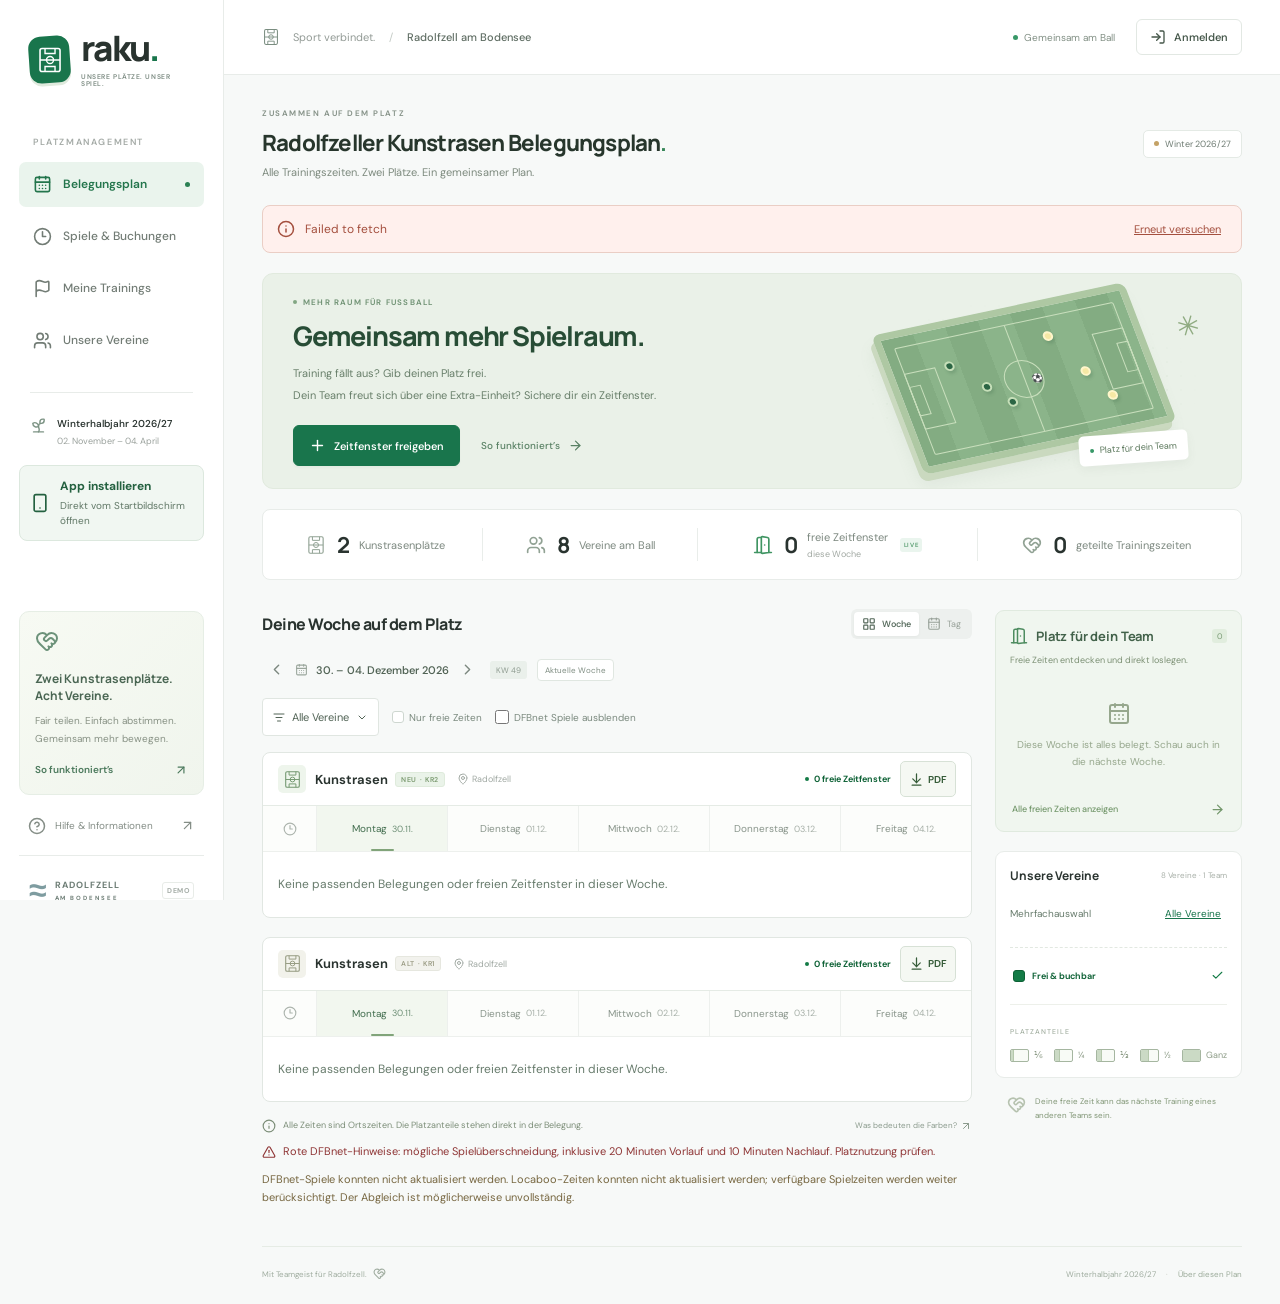
==== commit 5b2389f4: "Publish 6c703454ae0a5e5a8d9e830446159873891ae43f" ====
--- a/index.html
+++ b/index.html
@@ -20,8 +20,8 @@
     <meta name="apple-mobile-web-app-title" content="raku. Plan" />
     <meta name="apple-mobile-web-app-status-bar-style" content="default" />
     <title>Radolfzeller Kunstrasen Belegungsplan</title>
-    <script type="module" crossorigin src="/assets/index-BZptHS56.js"></script>
-    <link rel="stylesheet" crossorigin href="/assets/index-BYmPWfKL.css">
+    <script type="module" crossorigin src="/assets/index-CMUxO-r0.js"></script>
+    <link rel="stylesheet" crossorigin href="/assets/index-wJ9ViKRg.css">
   </head>
   <body>
     <div id="root"></div>
--- a/assets/index-wJ9ViKRg.css
+++ b/assets/index-wJ9ViKRg.css
@@ -0,0 +1 @@
+.date-field{flex-direction:column;gap:8px;min-width:0;display:flex}.date-control{min-width:0;position:relative}.date-control>input[type=text],.date-control>input[type=password]{font-variant-numeric:tabular-nums;width:100%;min-width:0;padding-right:45px!important}.date-calendar-button,.date-visibility-button{color:#718563;border-radius:0 6px 6px 0;place-items:center;width:34px;display:grid;position:absolute;inset:0 0 0 auto}.date-visibility-button{width:44px}.date-calendar-button:disabled,.date-visibility-button:disabled{opacity:.35;cursor:default}.date-control>.date-native-picker{opacity:0;pointer-events:none;width:100%;height:100%;position:absolute;inset:0}.admin-role-badge{color:#53754b;background:#edf5e7;border:1px solid #dfead7;border-radius:5px;align-items:center;gap:6px;width:max-content;padding:7px 10px;font-size:10px;font-weight:550;display:inline-flex}.pauses-panel-heading{color:#65785c;justify-content:space-between;align-items:center;gap:12px;margin-bottom:18px;font-size:12px;line-height:1.7;display:flex}.pause-series-summary{color:#526a48;background:#f5f8f1;border:1px solid #dfe7d9;border-radius:7px;flex-direction:column;gap:6px;padding:14px;font-size:12px;line-height:1.6;display:flex}.pause-series-summary small{font-size:11px}.booking-exceptions{color:#755b32;overflow-wrap:anywhere;margin-top:12px;font-size:11px;line-height:1.7}.booking-exceptions summary{cursor:pointer;font-weight:600}.booking-exceptions ul{margin:8px 0;padding:0;list-style:none}.booking-exceptions li{flex-direction:column;margin-bottom:8px;display:flex}.keep-bookings-button{white-space:normal;text-align:left;margin-top:12px;line-height:1.6}.preview-dates>.occurrence-reserved{color:#755b32}.series-pauses-panel .pause-series-card>.secondary-button{flex-shrink:0;min-height:44px}.series-pauses-panel .pause-series-card>.secondary-button span{display:inline}.admin-summary{border:1px solid var(--border);background:#fff;border-radius:9px;grid-template-columns:1fr 1fr 1.2fr;margin-bottom:25px;padding:20px;display:grid}.admin-summary>div{border-right:1px solid var(--border);color:#84977d;justify-content:center;align-items:center;gap:11px;font-size:11px;display:flex}.admin-summary>div:last-child{border:0}.admin-summary>div>strong{font-family:var(--heading);color:#42583a;font-size:24px;font-weight:650}.admin-summary span strong{color:#657c5c;font-size:12px;font-weight:600}.admin-summary small{color:#94a48a;margin-top:5px;font-size:9px;display:block}.admin-tabs{border-bottom:1px solid #dfe7dc;gap:24px;margin-bottom:23px;display:flex}.admin-tabs button{color:#91a084;border-bottom:2px solid #0000;align-items:center;gap:8px;padding:12px 3px 15px;font-size:12px;display:flex}.admin-tabs button.active{color:var(--green);border-bottom-color:var(--green);font-weight:600}.admin-toolbar{flex-wrap:wrap;align-items:flex-end;gap:16px;margin-bottom:19px;display:flex}.admin-filter{color:#849577;flex-direction:column;gap:6px;min-width:210px;font-size:10px;display:flex}.admin-filter select{color:#617856;background:#fff;border:1px solid #dfe7d9;border-radius:6px;width:100%;min-height:39px;padding:10px 30px 10px 11px;font-size:11px}.admin-club-filter{width:100%;max-width:520px;margin-bottom:22px}.admin-toolbar>.primary-button{margin-left:auto}.admin-check{color:#7f9271;cursor:pointer;align-items:center;min-height:39px;font-size:11px;line-height:1.7;flex-direction:row!important;gap:8px!important;display:flex!important}.admin-check input,.holiday-check input{width:15px;height:15px;accent-color:var(--green);flex-shrink:0;margin:0}.admin-explainer{color:#8a997e;gap:10px;max-width:750px;margin-bottom:20px;font-size:11px;line-height:1.9;display:flex}.admin-explainer>svg{color:#8eaa7e;flex-shrink:0;margin-top:2px}.series-list{flex-direction:column;gap:12px;display:flex}.series-card{border:1px solid var(--border);background:#fff;border-radius:9px;align-items:center;gap:18px;padding:18px 20px;display:flex}.series-day{color:#8ca17c;background:#f0f5eb;border:1px solid #e0e9d9;border-radius:7px;flex-direction:column;align-items:center;gap:9px;min-width:48px;padding:10px 11px;font-size:10px;display:flex}.series-info{flex:1;min-width:0}.series-card-heading{flex-wrap:wrap;align-items:center;gap:10px;margin-bottom:9px;display:flex}.series-info h3{font-family:var(--heading);color:#4a5e42;letter-spacing:-.3px;font-size:15px;font-weight:650}.series-info>p{color:#85977a;align-items:center;gap:6px;font-size:10px;display:flex}.series-validity{color:#8f9d82;margin-top:8px;font-size:10px}.series-tags{flex-wrap:wrap;align-items:center;gap:6px;display:flex}.series-tags:empty{display:none}.series-tags>span{color:#8b9678;background:#f4f6ed;border:1px solid #e9edde;border-radius:3px;align-items:center;gap:4px;margin-top:10px;padding:4px 6px;font-size:8px;display:inline-flex}.inactive{opacity:.6}.muted-badge{color:#939f87;border:1px solid #e4e7de;border-radius:3px;padding:3px 5px;font-size:8px}.admin-loading{text-align:center;color:#8b9b80;padding:40px;font-size:12px}.admin-users{grid-template-columns:repeat(2,minmax(0,1fr));gap:12px;display:grid}.admin-user-card{border:1px solid var(--border);background:#fff;border-radius:8px;align-items:flex-start;gap:13px;padding:20px 17px;display:flex}.admin-user-avatar{color:#88a275;background:#f3f7ed;border:1px solid #e1ead8;border-radius:50%;place-items:center;min-width:36px;height:36px;margin-top:2px;font-size:11px;display:grid}.admin-user-card h3{font-family:var(--heading);color:#586e4c;font-size:13px;font-weight:650;line-height:1.6}.admin-user-card h3 small{color:#9bae87;background:#edf4e6;border-radius:3px;margin-left:8px;padding:2px 5px;font-family:DM Sans Variable,sans-serif;font-size:8px;font-weight:400}.admin-user-card p{color:#93a285;margin-top:3px;font-size:10px;line-height:1.7}.admin-user-card>.icon-button{flex-shrink:0;margin-left:auto}.account-state{color:#a4aa9a;align-items:center;gap:5px;margin-top:9px;font-size:8px;display:flex}.account-state i{background:#b7baa9;border-radius:50%;width:4px;height:4px}.account-state.active{color:#8ca478}.account-state.active i{background:#7ba864}.admin-dialog{scrollbar-gutter:stable;width:620px;padding:29px 32px}.admin-dialog .modal-subtitle{max-width:480px}.admin-form{gap:19px}.form-columns{grid-template-columns:1fr 1fr;gap:14px;display:grid}.form-columns>label{min-width:0}.admin-form input:disabled{opacity:1;color:#96a189!important;background:#f4f6f0!important}.admin-form select:disabled{color:#8c9c7c;opacity:1;background:#f5f7f2}.admin-fieldset{border:1px solid #e1e9da;border-radius:8px;min-width:0;margin:0;padding:17px 16px 16px}.admin-fieldset legend{color:#6c855b;padding:0 7px;font-size:11px;font-weight:600}.admin-fieldset>.admin-check{margin-top:-4px;margin-bottom:10px}.holiday-check{cursor:pointer;align-items:flex-start;padding:0;flex-direction:row!important;gap:10px!important;display:flex!important}.holiday-check>input{margin-top:3px}.holiday-check>svg{color:#98b088;flex-shrink:0;margin-left:auto}.holiday-check strong{color:#6d865c;font-size:11px;font-weight:550;display:block}.holiday-check small{color:#9bab8e;margin-top:5px;font-size:9px;font-weight:400;line-height:1.8;display:block}.holiday-dates{border-top:1px dashed #dee7d5;flex-direction:column;gap:8px;margin-top:12px;padding:12px 0 2px;display:flex}.holiday-dates>span{color:#9daa8f;justify-content:space-between;gap:9px;font-size:9px;display:flex}.holiday-dates strong{color:#82986e;font-weight:500}.holiday-dates a{color:#6f925c;text-underline-offset:3px;align-items:center;gap:5px;margin-top:4px;font-size:9px;text-decoration:underline;display:flex}.pause-row{border-top:1px solid #e5ecde;margin-top:16px;padding-top:16px}.pause-row-heading{align-items:center;gap:10px;margin-bottom:12px;display:flex}.pause-row-heading label{flex:1}.pause-row-heading>.icon-button{align-self:flex-end;margin-bottom:8px}.add-pause-button{color:#6a8c57;background:#f9fbf6;border:1px dashed #ceddc3;border-radius:5px;align-items:center;gap:5px;margin-top:17px;padding:9px 11px;font-size:10px;font-weight:500;display:flex}.field-hint{color:#9aab8a;margin-top:9px;font-size:9px;line-height:1.8}.admin-form-actions{border-top:1px solid #e9eee2;justify-content:flex-end;align-items:center;gap:10px;margin-top:2px;padding-top:19px;display:flex}.plan-preview{background:#f2f8ec;border:1px solid #dcebd1;border-radius:9px;padding:16px}.preview-heading{color:#74945e;align-items:center;gap:8px;font-size:12px;display:flex}.preview-heading strong{font-weight:600}.preview-counts{color:#8c9e7b;flex-wrap:wrap;gap:16px;margin:14px 0;font-size:10px;display:flex}.preview-counts b{color:#65814f;font-size:15px;font-family:var(--heading);margin-right:4px}.plan-preview details{border-top:1px solid #deead4;padding-top:12px}.plan-preview summary{cursor:pointer;color:#769262;justify-content:space-between;align-items:center;font-size:10px;list-style:none;display:flex}.preview-dates{flex-direction:column;gap:9px;padding-top:14px;display:flex}.preview-dates>div{color:#6b8f55;justify-content:space-between;align-items:center;gap:10px;font-size:9px;line-height:1.6;display:flex}.preview-dates>div>span:first-child{flex-shrink:0}.preview-dates>div>span:last-child{text-align:right}.preview-dates>.occurrence-outside{color:#abb69f}.preview-dates>.occurrence-pause,.preview-dates>.occurrence-holiday{color:#a49163}.preview-dates>.occurrence-released{color:#82a576}.has-conflicts{background:#fff6ef;border-color:#eedbcb}.has-conflicts .preview-heading{color:#b38260}.preview-conflicts{color:#ac8466;padding:10px 0 13px;font-size:10px;line-height:1.8}.preview-conflicts p+p{margin-top:6px}.preview-conflicts p:last-child{margin-top:12px}.login-role-switch{background:#f0f5ec;border:1px solid #e2e9db;border-radius:7px;gap:4px;padding:4px;display:flex}.login-role-switch button{color:#8a9c7b;border-radius:4px;flex:1;justify-content:center;align-items:center;gap:7px;min-height:35px;font-size:11px;display:flex}.login-role-switch button.active{color:#507941;background:#fff;font-weight:550;box-shadow:0 1px 4px #577c3b12}.login-empty-note{color:#929f86;font-size:11px;line-height:1.8}.booking-mode .login-role-switch button{min-height:44px}.booking-area{border:0;min-width:0;margin:0;padding:0}.booking-area legend{color:#647557;margin-bottom:10px;padding:0;font-size:12px}.booking-mode>p,.booking-series-note{color:#647557;margin-top:10px;font-size:12px;line-height:1.65}.booking-series-preview details{margin-top:14px}.booking-series-preview summary,.booking-series-preview .preview-dates>div{font-size:12px}.booking-series-preview .preview-dates{max-height:220px;overflow-y:auto}.booking-series-preview.has-conflicts .preview-dates>div{color:#8d5733}@media (width<=1000px){.admin-toolbar{gap:12px}.admin-summary{padding:17px 10px}.admin-summary>div{gap:7px;font-size:10px}.admin-summary>div>svg{width:17px}.admin-summary span strong{font-size:11px}.admin-users{grid-template-columns:1fr}.series-card{gap:13px;padding:17px 14px}.series-card>.secondary-button span{display:none}.series-card>.secondary-button{padding:9px}.series-info h3{font-size:13px}.admin-toolbar>.primary-button{margin-left:0}}@media (width<=640px){.admin-summary{grid-template-columns:1fr 1fr;padding:15px 5px}.admin-summary>div{gap:7px;font-size:10px}.admin-summary>div>strong{font-size:21px}.admin-summary>div:nth-child(2){border-right:0}.admin-summary>div:last-child{border-top:1px solid #e5ebde;grid-column:1/-1;margin-top:15px;padding-top:15px}.admin-summary>div:last-child>span{align-items:center;gap:8px;display:flex}.admin-summary small{margin-top:0}.admin-tabs{gap:21px}.admin-tabs button{font-size:12px}.admin-toolbar{gap:10px}.admin-filter{flex:1;min-width:170px}.admin-filter select{min-height:43px;font-size:12px}.admin-toolbar>.admin-check{font-size:10px}.admin-toolbar>.primary-button{width:100%;min-height:42px;font-size:12px}.admin-explainer{margin-bottom:18px;font-size:11px;line-height:1.8}.series-card{align-items:flex-start;gap:10px;padding:15px 11px}.series-day{gap:8px;min-width:35px;padding:9px 7px;font-size:9px}.series-day svg{width:17px}.series-card-heading{gap:6px;margin-top:2px}.series-info h3{font-size:13px}.series-info>p{flex-wrap:wrap;gap:4px;font-size:9px;line-height:1.6}.series-validity{font-size:9px;line-height:1.7}.series-card>.secondary-button{min-height:32px;padding:7px}.series-tags>span{font-size:8px;line-height:1.6}.admin-user-card{gap:11px;padding:18px 13px}.admin-user-card h3{font-size:14px}.admin-user-card p{font-size:11px}.account-state{font-size:9px}.admin-dialog{scrollbar-gutter:auto;width:100%;padding:25px 20px}.admin-dialog .modal-subtitle{font-size:12px}.admin-form .form-columns{gap:10px}.admin-form .form-columns label{font-size:10px}.admin-form .form-columns input{min-height:44px;padding:10px 7px;font-size:12px}.admin-form .form-columns select{min-height:44px;padding:10px 6px;font-size:11px}.admin-fieldset{padding:15px 12px}.admin-fieldset legend{font-size:11px}.admin-fieldset .admin-check{min-height:42px;margin-bottom:13px;font-size:10px;line-height:1.8}.holiday-check strong{font-size:11px;line-height:1.7}.holiday-check small{font-size:10px}.holiday-check>svg{width:16px}.holiday-dates>span{font-size:9px}.holiday-dates>span strong{max-width:55%;line-height:1.6}.add-pause-button{min-height:40px;font-size:11px}.field-hint{font-size:10px}.pause-row-heading label{font-size:11px}.pause-row-heading input{font-size:13px!important}.admin-form-actions{justify-content:space-between;gap:8px}.admin-form-actions .primary-button{padding:12px 11px;font-size:11px!important}.admin-form-actions .secondary-button{min-height:44px;padding:12px 10px;font-size:11px}.preview-heading{font-size:11px;line-height:1.6}.preview-heading svg{flex-shrink:0}.preview-dates>div{font-size:10px}.preview-counts{gap:10px}.plan-preview{padding:14px 12px}.preview-conflicts{font-size:11px}.login-role-switch button{min-height:40px;font-size:12px}.admin-role-badge{font-size:10px}}.statistics-page .subpage-heading{align-items:flex-start}.statistics-page .season-pill{white-space:nowrap}.statistics-explanation{color:#4d6758;background:#eef5f0;border:1px solid #dce9e1;border-radius:9px;padding:0 16px;font-size:12px;line-height:1.7}.statistics-explanation svg{vertical-align:middle;margin:0 5px}.statistics-explanation summary{cursor:pointer;min-height:44px;padding:12px 0;font-weight:600}.statistics-explanation summary:focus-visible{outline:2px solid var(--green);outline-offset:3px}.statistics-explanation p{padding-bottom:14px}.statistics-toolbar{justify-content:space-between;align-items:end;gap:16px;margin:24px 0 16px;display:flex}.statistics-club-filter{gap:7px;width:310px;min-width:0;max-width:100%;display:grid}.statistics-toolbar label{font-size:12px;font-weight:600}.statistics-toolbar select{border:1px solid var(--border);color:#374b3e;background:#fff;border-radius:7px;width:100%;min-width:0;min-height:44px;padding:9px 12px}.statistics-toolbar p,.statistics-loading{color:#687a6d;font-size:12px}.statistics-loading{padding:24px 0}.statistics-table-frame{border:1px solid var(--border);background:#fff;border-radius:10px;overflow:hidden}.statistics-table{border-collapse:collapse;width:100%;font-size:14px}.statistics-table th,.statistics-table td{text-align:left;border-bottom:1px solid var(--border);padding:15px 20px}.statistics-table thead{color:#4f6958;background:#f0f5f2;font-size:12px}.statistics-table thead th{font-weight:600}.statistics-table thead small{margin-top:4px;font-size:10px;font-weight:400;display:block}.statistics-table thead button{min-height:44px;font-weight:inherit;background:0 0;border:0;justify-content:flex-end;align-items:center;gap:5px;padding:0;display:inline-flex}.statistics-table th[aria-sort=descending]{color:var(--green)}.statistics-table .statistics-number{text-align:right;font-variant-numeric:tabular-nums;width:160px}.statistics-table .statistics-rank{text-align:center;color:#687a6d;font-variant-numeric:tabular-nums;width:65px}.statistics-table .statistics-weekly{color:var(--green);font-weight:650}.statistics-team{align-items:center;gap:12px;display:flex}.statistics-team strong{font-size:14px;font-weight:650;display:block}.statistics-team span:not(.club-crest){color:#687a6d;margin-top:4px;font-size:12px;font-weight:400;display:block}.statistics-duration{font-weight:650}.statistics-table tbody tr:hover{background:#f8fbf9}.statistics-table tfoot{background:#eef5f0;font-weight:700}.statistics-table tfoot th,.statistics-table tfoot td{border-bottom:0}@media (width<=760px){.statistics-page .subpage-heading,.statistics-toolbar{flex-direction:column;align-items:flex-start}.statistics-table .statistics-rank{display:none}.statistics-table th,.statistics-table td{padding:13px 10px}.statistics-table .statistics-number{width:110px}}@media (width<=480px){.statistics-table{table-layout:fixed;font-size:12px}.statistics-table th,.statistics-table td{padding:12px 7px}.statistics-table thead{font-size:10px}.statistics-table thead button{flex-direction:column;align-items:flex-end;gap:2px}.statistics-table thead small{font-size:9px}.statistics-table .statistics-number{width:64px}.statistics-table .statistics-weekly{width:73px}.statistics-table .statistics-number:last-child{width:80px}.statistics-team .club-crest{display:none}.statistics-team strong{overflow-wrap:anywhere;font-size:12px}.statistics-team span:not(.club-crest){overflow-wrap:anywhere;font-size:10px;line-height:1.5}}.game-friendly-badge{color:#fff;white-space:nowrap;background:#315b7a;flex-shrink:0;justify-content:center;align-items:center;width:25px;height:20px;font-size:10px;font-weight:800;line-height:1;text-decoration:none;display:inline-flex}.locaboo-page{min-width:0}.locaboo-source-note{color:#36556d;background:#f4f9fc;border:1px solid #d7e6ef;border-left:4px solid #5487ac;border-radius:10px;padding:16px 20px}.locaboo-source-note p{margin:6px 0 0;font-size:13px;line-height:1.65}.locaboo-toolbar{flex-wrap:wrap;align-items:center;gap:12px;margin:22px 0;display:flex}.locaboo-toolbar label{gap:5px;font-size:12px;font-weight:600;display:grid}.locaboo-toolbar select{color:#36513d;max-width:250px;font:inherit;background:#fff;border:1px solid #dce5d7;border-radius:8px;padding:9px 12px}.locaboo-status{flex-wrap:wrap;justify-content:space-between;gap:8px;margin-bottom:14px;display:flex}.locaboo-status span,.locaboo-scroll-hint{color:#667668;font-size:12px}.locaboo-scroll-hint{line-height:1.6}.locaboo-detail{background:#fff;border:1px solid #b9d0df;border-radius:10px;margin-bottom:18px;padding:18px 46px 18px 18px;position:relative}.locaboo-detail>button{position:absolute;top:8px;right:8px}.locaboo-detail h3{margin:0;font-size:17px}.locaboo-detail p{margin:8px 0;font-size:13px;line-height:1.6}.locaboo-detail small{color:#647b8c}.locaboo-booked-area{background:#f8f4fd;border:1px solid #e2d7f1;border-radius:8px;flex-wrap:wrap;align-items:center;gap:10px 14px;margin:12px 0;padding:10px 12px;display:flex}.locaboo-area-meter{flex:none;grid-template-columns:repeat(4,1fr);gap:3px;width:100px;display:grid}.locaboo-area-meter span{background:#fff;border:1px solid #c7b8d9;border-radius:3px;height:18px}.locaboo-area-meter .is-booked{background:#7426cc;border-color:#7426cc}.locaboo-booked-area p{margin:0}.locaboo-booked-area strong,.locaboo-booked-area p>span{display:block}.locaboo-booked-area p>span{color:#665773}.locaboo-empty{background:#f2f5ef;border-radius:8px;padding:20px;font-size:14px;line-height:1.7}.locaboo-timeline{background:#fff;border:1px solid #dce5d7;border-radius:12px;max-width:100%;overflow-x:auto}.locaboo-timeline:focus-visible{outline-offset:3px;outline:3px solid #5487ac}.locaboo-timeline-inner{min-width:1100px;padding-right:28px}.locaboo-axis,.locaboo-resource{grid-template-columns:150px 1fr;display:grid}.locaboo-axis{color:#647669;padding:15px 0;font-size:10px}.locaboo-axis>span{padding-left:14px}.locaboo-axis>div{position:relative}.locaboo-axis>div>span{white-space:nowrap;position:absolute;transform:translate(-50%)}.locaboo-day h3{color:#36513d;background:#f4f7f1;border-top:1px solid #dce5d7;border-bottom:1px solid #dce5d7;margin:0;padding:10px 14px;font-size:13px}.locaboo-resource>strong{color:#60745f;border-right:1px solid #dce5d7;padding:16px 14px;font-size:12px}.locaboo-track{background:repeating-linear-gradient(to right, #dce5d780 0, #dce5d780 1px, transparent 1px, transparent calc(100% / var(--hours)));border-bottom:1px solid #edf1ea;position:relative}.locaboo-event{color:#264d69;text-align:left;cursor:pointer;background:#e9f3fa;border:1px solid #abcade;border-left:3px solid #5285aa;border-radius:6px;flex-direction:column;justify-content:center;align-items:flex-start;gap:4px;min-width:6px;height:68px;padding:7px 8px;display:flex;position:absolute;overflow:hidden}.locaboo-event[data-resource="72781"]{color:#31563e;background:#eaf3ed;border-color:#b1cfbb #b1cfbb #b1cfbb #538267}.locaboo-event[data-resource="53227"]{color:#6d512d;background:#f7f0e7;border-color:#ddc7a7 #ddc7a7 #ddc7a7 #a77b3e}.locaboo-event.locaboo-booking-event{border-top:3px solid #6d28d9;padding-right:22px}.locaboo-booking-event .locaboo-booking-status{box-sizing:border-box;width:100%;padding-right:24px}.locaboo-event .locaboo-box-area{color:#5b21b6;background:#f4edff;border:1px solid #d4bfee;border-radius:4px;padding:1px 4px;font-size:10px;font-weight:700;line-height:15px;position:absolute;bottom:4px;right:5px}.locaboo-booking-event:after,.locaboo-booking-key:after{content:"";clip-path:polygon(0 0,100% 0,100% 100%);pointer-events:none;background:#6d28d9;width:22px;height:22px;position:absolute;top:0;right:0}.locaboo-booking-key{background:#e9f3fa;border:1px solid #abcade;border-top:3px solid #6d28d9;border-radius:3px;flex:0 0 22px;width:22px;height:18px;position:relative;overflow:hidden}.locaboo-booking-key:after{width:12px;height:12px}.locaboo-event:hover,.locaboo-event[aria-pressed=true]{filter:brightness(.95);z-index:1;box-shadow:0 0 0 2px #5285aa55}.locaboo-event:focus-visible{outline-offset:2px;z-index:2;outline:3px solid #264d69}.locaboo-event strong,.locaboo-event small,.locaboo-event span{text-overflow:ellipsis;white-space:nowrap;max-width:100%;display:block;overflow:hidden}.locaboo-event strong{font-size:12px}.locaboo-event small,.locaboo-event span{font-size:10px}.locaboo-no-booking{color:#8c998a;margin:27px 12px;font-size:11px;display:inline-block}.locaboo-empty-day{color:#8c998a;margin:0;padding:10px 14px;font-size:11px}.game-layer-controls{flex-wrap:wrap;gap:20px;margin:0 0 18px;font-size:13px;display:flex}.game-layer-controls label{align-items:center;gap:8px;min-height:35px;display:inline-flex}.game-layer-controls input{accent-color:#19754c;width:17px;height:17px}.game-source-status{color:#526757;margin:12px 0 20px;font-size:12px;line-height:1.8}.game-source-status summary{cursor:pointer;font-weight:600}.game-source-status ul{padding-left:20px}.game-source-warning{color:#795b24;background:#fff8e9;border:1px solid #e6cf9d;border-radius:8px;margin-bottom:14px;padding:14px;font-size:13px;line-height:1.6}.locaboo-event.club-game-event{color:#36513d;background:#fff;border:1px dashed #76917d;border-left:4px solid #365f43;box-shadow:1px 2px 5px #29332f0d}.club-game-event[data-match-status=cancelled]{opacity:.7;text-decoration:line-through}.game-match-status{color:#73612d;background:#f7f0df;border-radius:6px;padding:6px 9px;font-size:13px;display:inline-block}.game-match-status.status-matched{color:#2d6140;background:#e6f3e9}.game-untimed{text-align:left;color:#73612d;background:#fffcf3;border:1px dashed #cfbf93;border-radius:6px;margin:8px 14px;padding:12px 16px;font-size:12px;display:block;position:relative}.club-game-event>.game-friendly-badge,.game-untimed>.game-friendly-badge{border-bottom-left-radius:5px;position:absolute;top:0;right:0}.club-game-event[data-friendly]>small{padding-right:24px}.club-game-event[data-friendly][data-booking-warning]>small{padding-right:47px}.club-game-event[data-friendly] .game-booking-alert-corner{right:25px}.game-untimed[data-friendly]{padding-right:40px}.locaboo-day{position:relative}.game-connections{pointer-events:none;width:100%;height:100%;position:absolute;inset:0;overflow:visible}.game-connection{fill:none;stroke:#a76719;stroke-width:2px;stroke-dasharray:5 4;stroke-linejoin:round}.game-connection[data-status=matched]{stroke:#26764c;stroke-dasharray:none}.game-connection[data-active]{stroke-width:3px}.locaboo-event{z-index:1}.locaboo-event[data-related]{outline-offset:2px;outline:2px solid #26764c}.locaboo-event[data-related][data-match-status=different],.locaboo-event[data-related][data-match-status=unclear]{outline-color:#a76719}.locaboo-event[data-match-status=matched]{border-color:#39805b}.locaboo-event[data-match-status=missing],.game-match-status.status-missing{color:#913232;background:#fff0f0;border-color:#bc4545}.game-missing-bookings{color:#913232;background:#fff0f0;border:1px solid #d45b5b;border-left:4px solid #b42323;border-radius:8px;align-items:center;gap:10px;margin:0 0 16px;padding:12px 14px;font-size:13px;line-height:1.5;display:flex}.game-missing-bookings>svg{flex-shrink:0}.club-game-event[data-booking-warning]{border-style:solid;justify-content:flex-start;gap:3px;padding-top:6px;padding-bottom:26px}.club-game-event[data-booking-warning]>small{padding-right:13px}.club-game-event .game-booking-alert-corner{color:#fff;background:#b42323;border-bottom-left-radius:6px;place-items:center;width:21px;height:21px;display:grid;position:absolute;top:0;right:0}.club-game-event .game-booking-warning{color:#fff;text-align:center;white-space:normal;text-overflow:clip;background:#b42323;justify-content:center;align-items:center;width:100%;height:24px;padding:2px 3px;font-size:10px;font-weight:700;line-height:10px;display:flex;position:absolute;bottom:0;left:0}.locaboo-event[data-match-status=different],.locaboo-event[data-match-status=unclear],.game-match-status.status-different,.game-match-status.status-unclear{color:#79551e;background:#fff8e9;border-color:#b48a3c}.locaboo-event[data-match-status=unavailable],.locaboo-event[data-match-status=other],.game-match-status.status-unavailable,.game-match-status.status-other{color:#59655f;background:#f1f4f2;border-color:#a0a9a5}.locaboo-event.locaboo-booking-event{border-top-color:#6d28d9}.game-connection-legend{color:#526757;flex-wrap:wrap;gap:10px 20px;margin:-4px 0 20px;font-size:12px;display:flex}.locaboo-request-form{background:#fff;border:1px solid #c7d5cb;border-radius:8px;gap:12px;margin:18px 0;padding:16px;display:grid}.locaboo-request-form label{gap:7px;font-size:13px;display:grid}.locaboo-request-form input{background:#fff;border:1px solid #c7d5cb;border-radius:6px;width:100%;min-width:0;padding:10px}.locaboo-request-form input:read-only{background:#f4f7f1}.locaboo-request-draft{background:#f1f7f3;border-radius:6px;gap:10px;padding:14px;display:grid}.game-connection-legend>span{align-items:center;gap:7px;display:inline-flex}.connection-key{color:#26764c;background:#e6f3e9;border:1px solid;border-radius:4px;justify-content:center;align-items:center;width:22px;height:20px;font-size:18px;font-style:normal;display:inline-flex}.connection-key.missing{color:#bc4545;background:#fff0f0}.connection-key.review{color:#a76719;background:#fff8e9;border-style:dashed}.connection-key.unavailable{color:#87948d;background:#f1f4f2}@media (width<=600px){.locaboo-toolbar{gap:10px}.locaboo-toolbar .week-navigation{justify-content:space-between;width:100%}.locaboo-toolbar label{flex:1;min-width:120px}.locaboo-toolbar select{width:100%;max-width:100%}.locaboo-source-note{padding:12px 14px}}.club-select.calendar-club-filter{max-width:210px;padding:0;display:block}.calendar-club-filter>summary{cursor:pointer;color:#526456;align-items:center;gap:7px;min-height:36px;padding:8px 10px;font-size:11px;list-style:none;display:flex}.calendar-club-filter>summary::-webkit-details-marker{display:none}.calendar-club-filter>summary:focus-visible{outline:2px solid var(--green);outline-offset:3px}.club-filter-summary{text-overflow:ellipsis;white-space:nowrap;flex:1;min-width:0;overflow:hidden}.club-filter-options{z-index:15;background:#fff;border:1px solid #dce6df;border-radius:8px;width:min(330px,100vw - 32px);max-height:min(70vh,490px);padding:10px;position:absolute;top:calc(100% + 6px);right:0;overflow-y:auto;box-shadow:0 10px 30px #233c2926}.club-filter-options>p{color:#637769;margin:2px 6px 8px;font-size:11px;line-height:1.6}.club-filter-option{text-align:left;color:#526456;border-radius:5px;align-items:center;gap:9px;width:100%;min-height:44px;padding:8px;font-size:12px;display:flex}.club-filter-option>span:not(.club-crest):not(.free-swatch){flex:1}.club-filter-option:hover,.club-filter-option[aria-pressed=true]{color:var(--green);background:#edf5ef}.club-filter-done{background:var(--green);color:#fff;border-radius:5px;width:100%;margin-top:8px;padding:10px;font-size:12px}.legend-filter-actions{color:#687c6d;justify-content:space-between;align-items:center;gap:8px;padding:0 0 8px;font-size:10px;display:flex}.legend-filter-actions button{min-height:32px;color:var(--green);text-decoration:underline}.calendar-filter-empty{color:#687c6d;padding:22px 15px;font-size:12px;line-height:1.7}@media (width<=640px){.club-select.calendar-club-filter{max-width:min(210px,55vw)}.calendar-club-filter>summary{min-height:40px}.club-filter-options{left:0;right:auto}}.slot-game-warnings{gap:5px;min-width:0;margin-top:7px;display:grid}.slot-game-warning{color:#952727;text-align:left;white-space:normal;overflow-wrap:anywhere;background:#fff0f0;border:1px solid #e6aaaa;border-left:3px solid #b42323;border-radius:4px;gap:3px;min-width:0;padding:6px;font-size:10px;line-height:1.35;display:grid;position:relative}.slot-game-warning>.game-friendly-badge{border-radius:0 3px 0 4px;position:absolute;top:0;right:0}.slot-game-warning[data-friendly]>strong{padding-right:25px}.slot-game-warning>strong{align-items:center;gap:4px;font-size:10px;display:flex}.slot-game-warning svg{flex-shrink:0}.slot-game-time{font-weight:700}.slot-game-name{font-size:9px}.slot-card .slot-game-name{display:none}.training-games-status{color:#8f3636;align-items:flex-start;gap:7px;margin:10px 0;font-size:11px;line-height:1.6;display:flex}.training-games-status svg{flex-shrink:0;margin-top:2px}.training-games-source-status{color:#776741;margin-bottom:8px;font-size:11px;line-height:1.6}.training-game-detail{color:#952727;background:#fff8f8;border:1px solid #e6aaaa;border-radius:6px;margin:14px 0;padding:12px;font-size:12px;line-height:1.6}.training-game-detail a{margin-top:5px;text-decoration:underline;display:block}.day-view .slot-card.has-game-conflict{grid-template-columns:minmax(0,1fr) minmax(120px,1fr);align-items:start;column-gap:8px;display:grid}.day-view .slot-card.has-game-conflict>.slot-top{grid-area:1/1}.day-view .slot-card.has-game-conflict>.slot-bottom{grid-area:2/1}.day-view .slot-card.has-game-conflict>.slot-game-warnings{grid-area:1/2/span 2;margin-top:0}@media (width<=640px){.schedule-page .slot-card.has-game-conflict{grid-column:1/-1;grid-template-columns:minmax(0,1fr) minmax(120px,1fr);align-items:start;column-gap:8px;display:grid}.schedule-page .slot-card.has-game-conflict>.slot-top{grid-area:1/1}.schedule-page .slot-card.has-game-conflict>.slot-bottom{grid-area:2/1}.schedule-page .slot-card.has-game-conflict>.slot-game-warnings{grid-area:1/2/span 2;margin-top:0}}.sidebar-app-install{color:#246140;text-align:left;background:#f1f7f2;border:1px solid #dce8de;border-radius:8px;flex-shrink:0;align-items:center;gap:10px;width:100%;margin-top:18px;padding:12px 10px;display:flex}.sidebar-app-install:hover{background:#e6f1e8}.sidebar-app-install>svg{flex-shrink:0}.sidebar-app-install strong{font-size:12px;display:block}.sidebar-app-install small{color:#617867;margin-top:4px;font-size:10px;line-height:1.5;display:block}.app-install-preview{align-items:center;gap:16px;margin:20px 0;display:flex}.app-install-preview img{border-radius:15px;flex-shrink:0}.app-install-preview strong{font-size:15px;display:block}.app-install-preview p{color:#617867;margin:7px 0 0;font-size:13px;line-height:1.6}.app-install-action{width:100%}.app-install-status{color:#536c5b;margin:16px 0;font-size:13px;line-height:1.7}.app-install-guides{gap:10px;display:grid}.app-install-guides details{border:1px solid #dce8de;border-radius:8px;padding:0 14px}.app-install-guides summary{cursor:pointer;color:#28543a;padding:14px 0;font-size:14px;font-weight:650}.app-install-guides ol{margin:0 0 16px;padding-left:20px}.app-install-guides li+li{margin-top:10px}.app-install-guides li,.app-install-guides p{color:#536c5b;font-size:13px;line-height:1.7}.app-install-guides p{margin:0 0 16px}.app-install-online{color:#617867;gap:9px;margin:20px 0 0;font-size:12px;line-height:1.6;display:flex}.app-install-online svg{flex-shrink:0;margin-top:2px}.sidebar-app-install:focus-visible,.app-install-guides summary:focus-visible{outline:2px solid var(--green);outline-offset:3px}@font-face{font-family:DM Sans Variable;font-style:normal;font-display:swap;font-weight:100 1000;src:url(/assets/dm-sans-latin-ext-wght-normal-BOFOeGcA.woff2)format("woff2-variations");unicode-range:U+100-2BA,U+2BD-2C5,U+2C7-2CC,U+2CE-2D7,U+2DD-2FF,U+304,U+308,U+329,U+1D00-1DBF,U+1E00-1E9F,U+1EF2-1EFF,U+2020,U+20A0-20AB,U+20AD-20C0,U+2113,U+2C60-2C7F,U+A720-A7FF}@font-face{font-family:DM Sans Variable;font-style:normal;font-display:swap;font-weight:100 1000;src:url(/assets/dm-sans-latin-wght-normal-Xz1IZZA0.woff2)format("woff2-variations");unicode-range:U+??,U+131,U+152-153,U+2BB-2BC,U+2C6,U+2DA,U+2DC,U+304,U+308,U+329,U+2000-206F,U+20AC,U+2122,U+2191,U+2193,U+2212,U+2215,U+FEFF,U+FFFD}@font-face{font-family:Manrope Variable;font-style:normal;font-display:swap;font-weight:200 800;src:url([data-uri])format("woff2-variations");unicode-range:U+460-52F,U+1C80-1C8A,U+20B4,U+2DE0-2DFF,U+A640-A69F,U+FE2E-FE2F}@font-face{font-family:Manrope Variable;font-style:normal;font-display:swap;font-weight:200 800;src:url(/assets/manrope-cyrillic-wght-normal-Dvxsihut.woff2)format("woff2-variations");unicode-range:U+301,U+400-45F,U+490-491,U+4B0-4B1,U+2116}@font-face{font-family:Manrope Variable;font-style:normal;font-display:swap;font-weight:200 800;src:url(/assets/manrope-greek-wght-normal-DL7QRZyv.woff2)format("woff2-variations");unicode-range:U+370-377,U+37A-37F,U+384-38A,U+38C,U+38E-3A1,U+3A3-3FF}@font-face{font-family:Manrope Variable;font-style:normal;font-display:swap;font-weight:200 800;src:url(/assets/manrope-vietnamese-wght-normal-usUDDRr7.woff2)format("woff2-variations");unicode-range:U+102-103,U+110-111,U+128-129,U+168-169,U+1A0-1A1,U+1AF-1B0,U+300-301,U+303-304,U+308-309,U+323,U+329,U+1EA0-1EF9,U+20AB}@font-face{font-family:Manrope Variable;font-style:normal;font-display:swap;font-weight:200 800;src:url(/assets/manrope-latin-ext-wght-normal-Ch3YOpNY.woff2)format("woff2-variations");unicode-range:U+100-2BA,U+2BD-2C5,U+2C7-2CC,U+2CE-2D7,U+2DD-2FF,U+304,U+308,U+329,U+1D00-1DBF,U+1E00-1E9F,U+1EF2-1EFF,U+2020,U+20A0-20AB,U+20AD-20C0,U+2113,U+2C60-2C7F,U+A720-A7FF}@font-face{font-family:Manrope Variable;font-style:normal;font-display:swap;font-weight:200 800;src:url(/assets/manrope-latin-wght-normal-DHIcAJRg.woff2)format("woff2-variations");unicode-range:U+??,U+131,U+152-153,U+2BB-2BC,U+2C6,U+2DA,U+2DC,U+304,U+308,U+329,U+2000-206F,U+20AC,U+2122,U+2191,U+2193,U+2212,U+2215,U+FEFF,U+FFFD}:root{color:#29332f;font-synthesis:none;--green:#19754c;--deep-green:#165c3d;--free-slot-green:#137b46;--free-slot-border:#0d6135;--muted:#89908c;--border:#e8ece9;--heading:"Manrope Variable", sans-serif;background:#f7f9f8;font-family:DM Sans Variable,sans-serif;font-weight:400}*{box-sizing:border-box}body{margin:0}button,input,select,textarea{font:inherit}button,a,input,select,textarea{-webkit-tap-highlight-color:transparent}button{cursor:pointer;color:inherit}button:disabled{cursor:not-allowed;opacity:.4}button,a,input,select,textarea{outline-offset:4px}button:focus-visible,a:focus-visible,input:focus-visible,select:focus-visible,textarea:focus-visible{outline:2px solid #288558}button{transition:background .16s,box-shadow .16s,transform .16s}button:not(:disabled):active{transform:translateY(1px)}a{color:inherit;text-decoration:none}button svg{flex-shrink:0}p,h1,h2,h3,h4{margin:0}button{background:0 0;border:0}::selection{background:#cbe8d5}button,input,select,textarea{touch-action:manipulation}.app-shell{min-height:100vh}.sidebar{border-right:1px solid var(--border);z-index:30;background:#fff;flex-direction:column;width:224px;padding:31px 19px 0;display:flex;position:fixed;top:0;bottom:0;left:0;overflow-y:auto}.brand{font-family:var(--heading);letter-spacing:-1.8px;align-items:center;gap:11px;margin:0 10px 48px;font-size:35px;font-weight:800;line-height:1;display:flex}.brand-icon{background:var(--green);color:#fff;border-radius:12px;place-items:center;width:42px;height:47px;display:grid;transform:rotate(-4deg);box-shadow:0 3px #e0eade}.brand-icon svg{transform:rotate(4deg)}.brand-dot{color:var(--green)}.brand small{letter-spacing:.55px;color:#7c8b82;margin-top:8px;font-family:DM Sans Variable,sans-serif;font-size:6.8px;font-weight:600;display:block}.workspace-label{letter-spacing:1.6px;color:#a4aaa6;margin:0 14px 14px;font-size:9px;font-weight:600}.sidebar nav{flex-direction:column;gap:7px;display:flex}.nav-item{color:#727c75;text-align:left;border-radius:7px;align-items:center;gap:11px;height:45px;padding:0 14px;font-size:12px;font-weight:500;display:flex}.nav-item.active{color:#23754c;background:#eaf4ed;font-weight:600}.nav-item:hover{background:#f1f6f2}.nav-active-dot{background:#2a8053;border-radius:50%;width:5px;height:5px;margin-left:auto}.nav-count{color:#247349;background:#d3e9db;border-radius:4px;margin-left:auto;padding:2px 5px;font-size:10px}.nav-count+.nav-active-dot{display:none}.sidebar-season{border-top:1px solid var(--border);align-items:center;gap:10px;margin:29px 11px 0;padding-top:24px;display:flex}.small-season-icon{color:#7c9384;align-self:flex-start}.sidebar-season strong{font-size:10px;font-weight:550;display:block}.sidebar-season div>span{color:#9ba29d;margin-top:5px;font-size:9px;display:block}.sidebar-bottom{margin-top:auto;padding-top:70px}.together-card{color:#4a6653;background:linear-gradient(135deg,#f7faf3,#f0f5ed);border:1px solid #e6eee5;border-radius:10px;padding:17px 15px}.together-card>svg{color:#6c927a;margin-bottom:12px}.together-card h4{font-size:12px;font-family:var(--heading);margin-bottom:8px;font-weight:700}.together-card p{color:#889285;font-size:10px;line-height:1.8}.together-card button{color:#4b795c;justify-content:space-between;align-items:center;width:100%;margin-top:15px;padding:0;font-size:10px;font-weight:600;display:flex}.help-button{color:#858e87;align-items:center;gap:9px;width:100%;margin:22px 0 20px;padding:0 9px;font-size:10px;display:flex}.help-button svg:last-child{margin-left:auto}.sidebar-footer{border-top:1px solid var(--border);letter-spacing:1px;color:#6d7d75;align-items:center;gap:7px;height:70px;padding:0 10px;font-size:9px;font-weight:700;display:flex}.city-mark{color:#7e9ca0;font-size:32px;line-height:1}.sidebar-footer small{letter-spacing:1.9px;margin-top:3px;font-size:6px;display:block}.version{letter-spacing:.5px;color:#a5ada7;border:1px solid #e8ece8;border-radius:3px;margin-left:auto;padding:3px 4px;font-size:7px}.main-shell{margin-left:224px}.topbar{z-index:20;border-bottom:1px solid var(--border);background:#fff;justify-content:space-between;align-items:center;height:75px;padding:0 38px;display:flex;position:sticky;top:0}.topbar-left{color:#939b96;align-items:center;gap:13px;font-size:10px;display:flex}.breadcrumb-icon{color:#7a8d80;display:flex}.breadcrumb-icon svg{width:18px;height:18px}.breadcrumb-divider{color:#c3cac5;margin:0 1px}.topbar-left strong{color:#606e64;font-weight:500}.topbar-right{align-items:center;gap:21px;display:flex}.live-status{color:#829085;align-items:center;gap:6px;font-size:9px;display:flex}.live-dot{background:#389868;border-radius:100%;flex-shrink:0;width:5px;height:5px;display:inline-block}.login-button{color:#45574a;border:1px solid #e2e8e3;border-radius:6px;align-items:center;gap:8px;padding:9px 13px;font-size:11px;font-weight:550;display:flex}.login-button:hover{background:#f0f7f2}.user-button{text-align:left;align-items:center;gap:9px;padding:0;display:flex}.avatar{background:color-mix(in srgb, var(--club-color) 12%, white);color:var(--club-color);border:2px solid #fff;border-radius:100%;outline:1px solid #e7ece8;place-items:center;width:33px;height:33px;font-size:10px;font-weight:700;display:grid}.user-button strong{font-size:10px;font-weight:600;display:block}.user-button small{color:#919992;margin-top:3px;font-size:9px;display:block}.topbar-right .logout-button{color:#939c96;margin-left:-12px}.mobile-menu{display:none!important}.mobile-bottom-nav{display:none}.icon-button{color:#7d8980;border-radius:5px;justify-content:center;align-items:center;width:29px;height:29px;padding:0;display:inline-flex}.icon-button:hover:not(:disabled){background:#edf3ee}.main-shell main{max-width:1560px;margin:auto;padding:33px 38px 0}.page-title-row{justify-content:space-between;align-items:center;gap:20px;margin-bottom:26px;display:flex}.eyebrow{letter-spacing:1.55px;color:#869288;margin-bottom:9px;font-size:8px;font-weight:650}h1{font-family:var(--heading);letter-spacing:-.8px;color:#27362c;font-size:clamp(19px,1.75vw,28px);font-weight:750;line-height:1.4}.heading-period{color:#368658}.page-title-row p{color:#919992;margin-top:7px;font-size:11px}.season-pill{color:#6f7c73;white-space:nowrap;background:#fff;border:1px solid #e4eae5;border-radius:5px;justify-content:center;align-items:center;gap:6px;padding:7px 10px;font-size:9px;display:inline-flex}.season-dot{background:#c4a266;border-radius:100%;width:5px;height:5px}.welcome-banner{background:#eaf1e8;border:1px solid #e1eade;border-radius:11px;justify-content:space-between;align-items:center;height:216px;padding:29px 30px;display:flex;position:relative;overflow:hidden}.welcome-content{z-index:2}.welcome-kicker{color:#719375;letter-spacing:1.2px;align-items:center;gap:6px;margin-bottom:10px;font-size:7px;font-weight:650;display:flex}.welcome-kicker .live-dot{background:#82a783;width:4px;height:4px}.welcome-banner h2{font-family:var(--heading);letter-spacing:-1.2px;color:#284d36;font-size:27px;font-weight:750;line-height:1.4}.welcome-banner p{color:#7b8d7c;margin-top:9px;font-size:10px;line-height:1.95}.welcome-actions{align-items:center;gap:21px;margin-top:19px;display:flex}.primary-button,.secondary-button{white-space:nowrap;border-radius:6px;justify-content:center;align-items:center;gap:8px;min-height:37px;padding:11px 15px;font-size:11px;font-weight:550;line-height:1.3;display:inline-flex}.primary-button{background:var(--green);color:#fff;border:1px solid var(--green);box-shadow:0 2px 2px #145c3b08}.primary-button:hover:not(:disabled){background:#115c39;box-shadow:0 3px 10px #145c3b18}.secondary-button{color:#597363;background:#fff;border:1px solid #dfe7e1}.secondary-button:hover:not(:disabled){background:#f0f6f1}.text-button{color:#598164;align-items:center;gap:8px;padding:5px 0;font-size:10px;font-weight:500;display:flex}.pitch-art{pointer-events:none;width:350px;height:100%;position:absolute;top:0;right:39px}.art-dots{opacity:.4;background-image:radial-gradient(#9cbd9a 1px,#0000 1px);background-size:14px 14px;position:absolute;inset:25px 0 15px;-webkit-mask-image:radial-gradient(#000,#0000 70%);mask-image:radial-gradient(#000,#0000 70%)}.art-field{background:repeating-linear-gradient(90deg,#83ac82 0 33px,#8bb48a 33px 66px);border:7px solid #aec8a3;border-radius:8px;width:258px;height:147px;position:absolute;top:31px;left:43px;transform:rotate(-12deg)skew(9deg);box-shadow:-5px 7px #cad9bf,-6px 12px 15px #75957118}.field-lines{border:1px solid #c9dfbd;border-radius:2px;position:absolute;inset:10px}.field-half{background:#c9dfbd;width:1px;position:absolute;top:0;bottom:0;left:50%}.field-circle{border:1px solid #c9dfbd;border-radius:100%;width:39px;height:39px;position:absolute;top:50%;left:50%;transform:translate(-50%,-50%)}.field-goal{border:1px solid #c9dfbd;width:32px;height:54%;position:absolute;top:23%}.field-goal.left{left:-1px}.field-goal.right{right:-1px}.field-small{border:1px solid #c9dfbd;width:12px;height:28%;position:absolute;top:36%}.field-small.left{left:-1px}.field-small.right{right:-1px}.player{background:#2b6544;border:2px solid #c6dfb9;border-radius:50%;width:10px;height:10px;position:absolute;box-shadow:1px 3px 3px #36614335}.player-one{top:34px;left:51px}.player-two{top:82px;left:98px}.player-three{top:62px;left:79px}.player-four{background:#f6e8a5;border-color:#fff6cb;top:67px;right:56px}.player-five{background:#f6e8a5;border-color:#fff6cb;top:25px;right:79px}.player-six{background:#f6e8a5;border-color:#fff6cb;bottom:27px;right:39px}.ball{font-size:9px;position:absolute;top:63px;left:129px}.art-label{color:#59765a;background:#fff;border-radius:5px;align-items:center;gap:6px;padding:9px 11px;font-size:9px;display:flex;position:absolute;bottom:25px;right:14px;transform:rotate(-4deg);box-shadow:0 4px 10px #64775c10}.art-label .live-dot{width:4px;height:4px}.art-star{color:#8fab81;font-size:28px;position:absolute;top:34px;right:3px;transform:rotate(16deg)}.stats-row{border:1px solid var(--border);background:#fff;border-radius:8px;grid-template-columns:1fr 1fr 1.3fr 1.2fr;min-height:70px;margin:20px 0 29px;padding:18px 5px;display:grid}.stat{border-right:1px solid #e9edea;justify-content:center;align-items:center;gap:10px;display:flex;position:relative}.stat:last-child{border:0}.stat-icon{color:#91a294;justify-content:center;align-items:center;margin-right:1px;display:flex}.stat-icon svg{width:20px;height:20px}.stat-icon.green{color:#409563}.stat>strong{font-family:var(--heading);letter-spacing:-1px;font-size:22px;font-weight:700}.stat>span:not(.stat-icon):not(.stat-live){color:#7d8980;font-size:10px;line-height:1.65}.stat small{color:#a3aaa4;font-size:8px;display:block}.stat-live{letter-spacing:.7px;color:#539a6c;background:#eaf5ee;border-radius:3px;align-self:center;margin-left:2px;padding:3px 4px;font-weight:600;font-size:6px!important}.planner-layout{grid-template-columns:minmax(0,1fr) 247px;align-items:start;gap:23px;display:grid}.planner-main{min-width:0;scroll-margin-top:20px}.section-title{justify-content:space-between;align-items:center;gap:12px;margin:0 0 16px;display:flex}.section-title h2{font-family:var(--heading);letter-spacing:-.45px;font-size:16px;font-weight:750}.view-switch{background:#edf0ee;border-radius:6px;padding:3px;display:flex}.view-switch button{color:#98a199;border-radius:4px;align-items:center;gap:6px;padding:5px 8px;font-size:9px;display:flex}.view-switch button.active{color:#54685a;background:#fff;font-weight:550;box-shadow:0 1px 3px #2f3b2d0c}.calendar-toolbar{flex-wrap:wrap;justify-content:space-between;align-items:center;gap:12px;margin-bottom:16px;display:flex}.week-navigation{align-items:center;gap:4px;display:flex}.week-label{color:#526456;white-space:nowrap;align-items:center;gap:7px;font-size:10px;font-weight:550;display:flex}.week-label>svg{color:#9aa69c;width:13px;margin-right:1px}.week-number{color:#8f9c91;white-space:nowrap;background:#eaf0eb;border-radius:3px;margin-left:4px;padding:4px 6px;font-size:8px}.today-button{color:#7f8d82;white-space:nowrap;background:#fff;border:1px solid #e0e7e1;border-radius:4px;margin-left:6px;padding:5px 7px;font-size:8px}.filter-bar{align-items:center;gap:13px;display:flex}.club-select{color:#8b958d;background:#fff;border:1px solid #e0e6e1;border-radius:4px;align-items:center;gap:6px;padding:6px 8px;display:flex;position:relative}.club-select select{appearance:none;color:#6b7b70;outline-offset:6px;cursor:pointer;background:0 0;border:0;width:77px;font-size:9px}.club-select svg{width:12px}.free-filter{white-space:nowrap;color:#7b8a7f;align-items:center;gap:5px;padding:5px 0;font-size:8px;display:flex}.filter-checkbox{background:#fff;border:1px solid #ced7d0;border-radius:3px;place-items:center;width:12px;height:12px;display:grid}.free-filter.enabled{color:#248356}.free-filter.enabled .filter-checkbox{color:#fff;background:#278458;border-color:#278458}.schedule-page .filter-bar{flex-wrap:wrap}.dfbnet-filter,.dfbnet-filter input{cursor:pointer}.dfbnet-filter input{accent-color:#278458;flex-shrink:0;width:14px;height:14px;margin:0}.pitch-section{background:#fff;border:1px solid #e1e7e2;border-radius:8px;margin-bottom:19px;overflow:hidden}.pitch-heading{border-bottom:1px solid #e5ebe5;align-items:center;gap:9px;height:53px;padding:0 15px;display:flex}.pitch-symbol{color:#739870;background:#eef5ec;border-radius:5px;place-items:center;width:28px;height:28px;display:grid}.pitch-symbol svg{width:19px;height:19px}.pitch-symbol.old{color:#959a81;background:#f2f2eb}.pitch-heading h3{white-space:nowrap;align-items:center;gap:7px;font-size:12px;font-weight:650;display:flex}.pitch-tag{letter-spacing:.65px;color:#7b9a70;background:#eaf3e9;border:1px solid #dfebdc;border-radius:3px;align-items:center;padding:3px 5px;font-size:7px;font-weight:600;line-height:1;display:inline-flex}.pitch-tag.old{color:#9b9c85;background:#f2f2ed;border-color:#e6e7df}.pitch-location{color:#a2aaa4;align-items:center;gap:3px;margin-left:3px;font-size:8px;display:flex}.pitch-free-count{color:var(--free-slot-border);white-space:nowrap;align-items:center;gap:5px;margin-left:auto;font-size:8px;font-weight:650;display:flex}.pitch-free-count .live-dot{background:var(--free-slot-green);width:4px;height:4px}.pitch-pdf-download{color:#365c39;cursor:pointer;background:#f5f8f3;border:1px solid #d7e1d6;border-radius:5px;flex-shrink:0;justify-content:center;align-items:center;gap:4px;min-height:36px;padding:0 8px;font-size:10px;font-weight:650;display:inline-flex}.pitch-pdf-download:hover:not(:disabled){background:#eaf3e9}.pitch-pdf-download:focus-visible{outline-offset:2px;outline:2px solid #365c39}.pitch-pdf-download:disabled{opacity:.5;cursor:wait}.calendar-grid{grid-template-columns:53px repeat(5,minmax(0,1fr));display:grid}.calendar-corner{color:#adb5ae;background:#fcfdfb;border-bottom:1px solid #edf0ed;place-items:center;display:grid}.calendar-day{color:#89958b;background:#fcfdfb;border-bottom:1px solid #edf0ed;border-left:1px solid #edf0ed;justify-content:center;align-items:center;gap:5px;height:46px;font-size:9px;display:flex}.calendar-day.selected-day{color:#426d4e;background:#f2f7ef;position:relative}.calendar-day.selected-day:after{content:"";background:#81a47a;border-radius:4px;width:23px;height:2px;position:absolute;bottom:0}.day-date{opacity:.75;font-size:8px}.day-short{display:none}.calendar-row,.calendar-time-content{display:contents}.calendar-time-content[hidden]{display:none}.time-label{background:#fcfdfb;border-bottom:1px solid #edf0ed;flex-direction:column;justify-content:center;align-items:center;gap:6px;display:flex}.time-label strong{color:#7e8b81;font-size:9px;font-weight:500}.time-label>span{color:#adb5ae;font-size:8px}.calendar-cell{background:#fff;border-bottom:1px solid #edf0ed;border-left:1px solid #edf0ed;flex-direction:column;gap:5px;min-width:0;min-height:109px;padding:7px 5px;display:flex}.calendar-cell.selected-cell{background:#fdfefb}.calendar-row:last-child .calendar-cell,.calendar-row:last-child .time-label{border-bottom:0}.slot-card{border:1px solid color-mix(in srgb, var(--club-color) 13%, white);border-left:2px solid color-mix(in srgb, var(--club-color) 72%, white);color:var(--club-color);background:color-mix(in srgb, var(--club-color) 8%, white);text-align:left;border-radius:4px;width:100%;min-height:44px;padding:8px 7px 7px;transition:opacity .2s,box-shadow .2s,transform .15s}.slot-card:hover{filter:saturate(1.2);transform:translateY(-1px);box-shadow:0 2px 7px #28412c15}.slot-top{justify-content:space-between;align-items:center;gap:3px;display:flex}.slot-team{text-overflow:ellipsis;white-space:nowrap;align-items:center;gap:3px;font-size:8px;font-weight:600;line-height:1.35;display:flex;overflow:hidden}.slot-team .team-name{text-overflow:ellipsis;font-weight:500;overflow:hidden}.fraction{font-family:var(--heading);opacity:.8;flex-shrink:0;font-size:9px}.slot-bottom{color:color-mix(in srgb, var(--club-color) 60%, #7f877f);justify-content:space-between;align-items:center;min-height:8px;margin-top:5px;font-size:7px;font-weight:400;line-height:1.2;display:flex}.slot-free{background:var(--free-slot-green);border:1px solid var(--free-slot-border);border-left:2px solid var(--free-slot-border);color:#fff;box-shadow:0 2px 5px #137b4630}.slot-free .slot-team{text-transform:uppercase;letter-spacing:.6px;gap:4px;font-size:8px;font-weight:800}.slot-card.slot-free .slot-team svg{stroke-width:2.5px;width:12px;height:12px;display:block}.slot-free .slot-bottom{color:#fff;gap:3px;font-weight:600}.slot-free .fraction{opacity:1;color:#fff;background:#ffffff1f;border:1px solid #ffffff59;border-radius:4px;padding:1px 4px;font-weight:700;line-height:1.25}.slot-free:hover{background:var(--free-slot-border);filter:none;box-shadow:0 3px 8px #0d613538}.slot-free:focus-visible{outline-offset:2px;outline:3px solid #103d27}.slot-own{outline:1px solid color-mix(in srgb, var(--club-color) 40%, white);outline-offset:1px}.own-dot{background:currentColor;border-radius:50%;width:3px;height:3px;margin-right:3px}.slot-own .slot-bottom{justify-content:flex-start}.empty-cell{color:#b3bcb4;text-align:center;margin:auto;font-size:8px}.calendar-footnote{color:#9aa69b;align-items:center;gap:7px;margin-top:-3px;font-size:8px;line-height:1.7;display:flex}.calendar-footnote>svg{flex-shrink:0}.calendar-footnote button{color:#8b9b8d;white-space:nowrap;align-items:center;gap:3px;margin-left:auto;padding:0;font-size:8px;display:flex}.mobile-day-nav{display:none}.is-loading{opacity:.6;pointer-events:none}.day-view .calendar-grid{grid-template-columns:65px 1fr}.day-view .calendar-day:not(.selected-day),.day-view .calendar-cell:not(.selected-cell){display:none}.day-view .calendar-cell{grid-template-columns:repeat(2,minmax(0,1fr));gap:10px;min-height:110px;padding:15px;display:grid}.day-view .slot-card{padding:15px}.day-view .slot-team{font-size:12px}.day-view .slot-bottom{margin-top:9px;font-size:10px}.day-view .fraction{font-size:14px}.day-view .calendar-day{font-size:12px}.day-view .day-date{font-size:11px}.planner-main:has(.day-view) .mobile-day-nav{margin-bottom:15px;display:flex}.right-rail{padding-top:1px}.availability-panel{background:#f0f6ef;border:1px solid #e0eadf;border-radius:9px;padding:16px 14px 0}.panel-heading{align-items:center;gap:8px;display:flex}.panel-icon{color:#4e8c60;display:flex}.panel-heading h3{font-family:var(--heading);letter-spacing:-.15px;color:#42624a;font-size:12px;font-weight:700}.count-badge{color:#7a9a75;background:#e1edde;border-radius:3px;margin-left:auto;padding:2px 5px;font-size:8px}.availability-panel>p{color:#98a590;margin:8px 0 15px;font-size:8px}.available-list{flex-direction:column;gap:10px;display:flex}.available-card{text-align:left;background:#fff;border:1px solid #e4ece1;border-radius:6px;width:100%;padding:10px 11px 9px;display:block;box-shadow:0 1px 2px #70866802}.available-card:hover{border-color:#b8d5b1;box-shadow:0 3px 8px #6f8a6014}.available-date{color:#879a80;justify-content:space-between;align-items:center;margin-bottom:5px;font-size:8px;display:flex}.available-date>span:first-child{align-items:center;gap:5px;display:flex}.available-date .live-dot{background:#79ac74;width:4px;height:4px}.available-arrow{color:#a8bba1}.available-card>strong{font-family:var(--heading);letter-spacing:-.25px;color:#3e5b45;margin-bottom:11px;font-size:15px;font-weight:650;display:block}.available-card>strong small{color:#9aa591;letter-spacing:0;margin-left:2px;font-family:DM Sans Variable,sans-serif;font-size:8px;font-weight:400}.available-meta{color:#8c9c86;align-items:center;gap:4px;font-size:8px;display:flex}.available-meta>svg{color:#a0af99;width:13px;height:13px}.available-fraction{color:#91a486;background:#f0f5ed;border-radius:3px;margin-left:auto;padding:3px 5px;font-size:7px}.released-by{color:#9ca796;border-top:1px solid #eff2ec;margin-top:9px;padding-top:8px;font-size:7px}.all-free-button{color:#73976b;justify-content:space-between;align-items:center;gap:5px;width:100%;padding:14px 2px;font-size:8px;font-weight:500;display:flex}.legend-panel{border:1px solid var(--border);background:#fff;border-radius:9px;margin-top:19px;padding:15px 14px}.legend-heading{justify-content:space-between;align-items:center;gap:6px;margin-bottom:14px;display:flex}.legend-heading h3{font-family:var(--heading);font-size:11px;font-weight:700}.legend-heading>span{color:#a8b0a8;font-size:7px}.legend-club{text-align:left;color:#89918a;border-radius:3px;align-items:center;gap:8px;width:100%;padding:7px 3px;font-size:8px;display:flex}.legend-club:hover,.legend-club.selected{color:#4f7058;background:#f5f8f3}.legend-club svg{margin-left:auto}.club-dot{border-radius:2px;flex-shrink:0;width:6px;height:6px;display:inline-block}.legend-free{color:var(--free-slot-border);border-top:1px dashed #e2e8e1;align-items:center;gap:7px;margin-top:9px;padding:13px 3px 0;font-size:8px;font-weight:650;display:flex}.legend-free svg{color:var(--free-slot-green);margin-left:auto}.free-swatch{border:1px solid var(--free-slot-border);background:var(--free-slot-green);border-radius:3px;flex-shrink:0;width:12px;height:12px}.fractions-legend{border-top:1px solid #edf0ea;margin-top:13px;padding-top:13px}.fractions-legend>span{letter-spacing:1px;color:#a3afa1;font-size:6px;font-weight:500}.fractions-legend>div{justify-content:space-between;margin-top:10px;display:flex}.fractions-legend>div>span{color:#8d9c87;align-items:center;gap:5px;font-size:8px;display:flex}.mini-pitch{background:#f8fbf6;border:1px solid #a5b6a0;border-radius:2px;width:19px;height:13px;display:block;position:relative;overflow:hidden}.mini-pitch i{background:#cbdac5;border-right:1px solid #b5c8ac;width:25%;height:100%;display:block}.units-4 i{width:33.33%}.units-2 i{width:16.6667%}.training-share{color:#788b6b;align-items:center;gap:5px;margin-top:8px;font-size:10px;display:flex}.shared-area-note{color:#788c67;border-top:1px solid #e2eada;gap:8px;margin-top:15px;padding-top:13px;font-size:11px;line-height:1.7;display:flex}.shared-area-note>svg{flex-shrink:0;margin-top:2px}.shared-area-note strong{color:#617d4e;font-weight:550;display:block}.shared-area-note span{margin-top:3px;font-size:10px;display:block}.units-6 i{width:50%}.units-12 i{border:0;width:100%}.rail-note{color:#b6c2af;align-items:flex-start;gap:9px;padding:16px 12px;font-size:8px;line-height:1.8;display:flex}.rail-note>svg{flex-shrink:0;margin-top:1px}.rail-empty{color:#96a78d;text-align:center;flex-direction:column;align-items:center;gap:10px;padding:18px 5px;font-size:10px;line-height:1.7;display:flex}.page-footer{color:#a0ada0;border-top:1px solid #e6ece5;justify-content:space-between;gap:12px;margin-top:32px;padding:20px 0 24px;font-size:8px;display:flex}.page-footer>span{align-items:center;gap:6px;display:flex}.page-footer button{color:#9cab9a;padding:0;font-size:8px}.footer-dot{color:#bec7b9;margin:0 4px}.error-banner{color:#a44f3e;background:#fff0ed;border:1px solid #eacec5;border-radius:8px;align-items:center;gap:10px;margin-bottom:20px;padding:14px;font-size:12px;display:flex}.error-banner button{color:inherit;margin-left:auto;font-size:11px;text-decoration:underline}.subpage{min-height:650px}.subpage-heading{border-top:1px solid var(--border);justify-content:space-between;align-items:center;gap:20px;padding:26px 0 29px;display:flex}.subpage-heading h2{font-family:var(--heading);letter-spacing:-.8px;margin-bottom:8px;font-size:26px;font-weight:700}.subpage-heading p{color:#8a978b;font-size:12px;line-height:1.8}.subpage>.week-navigation{margin-bottom:22px}.training-list{flex-direction:column;gap:13px;display:flex}.training-card{border:1px solid var(--border);background:#fff;border-radius:10px;align-items:center;gap:22px;padding:20px 22px;display:flex}.training-date{color:#83967b;background:#f2f6ef;border:1px solid #e7ede3;border-radius:7px;flex-direction:column;justify-content:center;align-items:center;min-width:58px;padding:8px 12px;font-size:9px;display:flex}.training-date strong{font-family:var(--heading);letter-spacing:-1px;color:#58744e;font-size:26px;line-height:1.5}.training-info{flex:1}.training-info>div{align-items:center;gap:8px;display:flex}.training-info h3{font-size:16px;font-family:var(--heading);margin:6px 0 8px;font-weight:650}.training-info p{color:#8c988a;align-items:center;gap:6px;font-size:11px;display:flex}.training-info p svg{color:#9cac96}.booked-label{color:#459160;align-items:center;gap:4px;font-size:9px;display:flex}.info-note{color:#819279;background:#f2f6f0;border:1px solid #e8eee5;border-radius:6px;align-items:flex-start;gap:9px;margin:20px 0;padding:13px;font-size:11px;line-height:1.75;display:flex}.info-note svg{flex-shrink:0;margin-top:2px}.empty-state{text-align:center;color:#87a07d;background:#fff;border:1px dashed #dce5d9;border-radius:10px;flex-direction:column;justify-content:center;align-items:center;gap:17px;width:100%;min-height:360px;margin-top:10px;padding:35px 20px;display:flex}.empty-state h3{font-family:var(--heading);letter-spacing:-.5px;color:#4b6144;font-size:19px;font-weight:650}.empty-state p{color:#98a28f;max-width:380px;font-size:12px;line-height:1.8}.empty-icon{background:#f0f6eb;border-radius:18px;place-items:center;width:68px;height:68px;display:grid}.request-list{grid-template-columns:repeat(2,minmax(0,1fr));gap:17px;margin-top:20px;display:grid}.request-card{border:1px solid var(--border);background:#fff;border-radius:9px;padding:22px}.request-card-top{color:#a0a99b;justify-content:space-between;align-items:center;gap:6px;margin-bottom:20px;font-size:9px;display:flex}.request-status{color:#a39565;background:#fbf7ea;border:1px solid #e6dec5;border-radius:4px;padding:5px 8px;font-size:9px}.request-status.accepted{color:#719363;background:#ecf7e8;border-color:#d9e9d4}.request-status.rejected,.request-status.expired{color:#aaa995;background:#f3f3ef;border-color:#e6e7df}.request-card h3{font-family:var(--heading);letter-spacing:-.4px;margin-bottom:8px;font-size:17px}.request-card>p{color:#97a18e;font-size:12px;line-height:1.6}.request-meta{color:#859279;align-items:center;gap:7px;margin-top:15px;font-size:10px;line-height:1.8;display:flex}.request-card blockquote{color:#99a08e;background:#f6f8f3;border-radius:5px;margin:15px 0 0;padding:12px;font-size:11px;line-height:1.8}.request-actions{justify-content:flex-end;gap:9px;margin-top:20px;display:flex}.clubs-grid{grid-template-columns:repeat(3,minmax(0,1fr));align-items:start;gap:18px;display:grid}.club-card{border:1px solid var(--border);border-top:2px solid color-mix(in srgb, var(--club-color) 65%, white);background:#fff;border-radius:10px;padding:22px 20px}.club-card-header{justify-content:space-between;align-items:center;margin-bottom:15px;display:flex}.club-crest{background:color-mix(in srgb, var(--club-color) 9%, white);color:var(--club-color);border:1px solid color-mix(in srgb, var(--club-color) 20%, white);width:42px;height:46px;font-family:var(--heading);border-radius:13px 13px 19px 19px;flex-shrink:0;place-items:center;font-size:11px;font-weight:750;display:grid}.club-crest.has-image{background:#fff;border:none;border-radius:5px;width:56px;height:56px;padding:3px}.club-crest img{object-fit:contain;width:100%;height:100%;display:block}.club-crest.crest-wide{width:90px}.club-crest.crest-small{width:34px;height:34px;padding:2px}.club-crest.crest-small.crest-wide{width:52px}.club-crest.crest-tiny{width:22px;height:22px;padding:1px;font-size:7px}.club-crest.crest-tiny.crest-wide{width:35px}.login-club-select{align-items:center;gap:10px;min-width:0;display:flex}.login-club-select select{flex:1;min-width:0}.admin-club-identity{align-items:center;gap:10px;display:flex}.club-team-count{color:#a7ae9e;background:#f5f7f1;border-radius:4px;padding:4px 7px;font-size:9px}.club-card h3{font-family:var(--heading);letter-spacing:-.4px;margin-bottom:17px;font-size:14px;font-weight:700}.club-teams{flex-direction:column;gap:10px;display:flex}.club-team-row{justify-content:space-between;gap:10px;font-size:10px;display:flex}.club-team-group{flex-direction:column;gap:10px;display:flex}.club-team-group+.club-team-group{border-top:1px solid #edf0e8;margin-top:3px;padding-top:14px}.club-team-group h4{color:#667c5d;margin-bottom:2px;font-size:10px;font-weight:650}.club-teams strong{color:#89957f;font-weight:500}.club-teams span{color:#a5ad9d;text-align:right}.club-plan-button{width:100%;color:var(--club-color);border-top:1px solid #edf0e8;justify-content:space-between;align-items:center;gap:8px;margin-top:19px;padding:16px 0 0;font-size:10px;display:flex}.modal-backdrop{-webkit-backdrop-filter:blur(5px);backdrop-filter:blur(5px);z-index:100;background:#21372866;justify-content:center;align-items:center;padding:24px;animation:.15s backdrop-in;display:flex;position:fixed;inset:0;overflow:auto}.modal{background:#fff;border:1px solid #e5ece1;border-radius:16px;width:450px;max-width:100%;max-height:calc(100dvh - 48px);padding:30px;animation:.2s modal-in;position:relative;overflow:auto;box-shadow:0 20px 80px #0e311b25}.modal-wide{width:530px}.modal-close{position:absolute;top:15px;right:15px}.modal-brand{color:#5f8c53;background:#edf5e9;border:1px solid #e0edda;border-radius:11px;place-items:center;width:45px;height:45px;margin-bottom:18px;display:grid}.modal h2{font-family:var(--heading);letter-spacing:-.7px;color:#3c5335;font-size:22px;font-weight:700;line-height:1.45}.modal-subtitle{color:#98a08f;max-width:370px;margin:9px 0 22px;font-size:12px;line-height:1.85}.modal-form{flex-direction:column;gap:17px;display:flex}.modal-form label{color:#728368;flex-direction:column;gap:8px;font-size:11px;font-weight:500;display:flex;position:relative}.modal-form select,.modal-form input:not([type=checkbox]),.modal-form textarea{color:#5c7251;background:#fff;border:1px solid #dfe6da;border-radius:6px;width:100%;min-width:0;padding:12px 11px;font-size:12px;line-height:1.5}.modal-form select{cursor:pointer;padding-right:25px}.modal-form textarea{resize:vertical;min-height:70px}.modal-form textarea::placeholder{color:#b5bcac;font-size:11px}.demo-hint{color:#929d74;background:#f6f8ed;border:1px solid #e7ecd8;border-radius:7px;gap:10px;padding:13px 12px;font-size:10px;line-height:1.8;display:flex}.demo-hint>svg{flex-shrink:0;margin-top:2px}.demo-hint strong{color:#7b8c61;margin-bottom:2px;font-size:11px;font-weight:600;display:block}.demo-hint b{font-weight:550}.full-width{justify-content:center;gap:12px;width:100%;min-height:43px}.login-footnote{color:#a3b197;justify-content:center;align-items:center;gap:5px;font-size:9px;display:flex}.form-error{color:#bc5d4e;background:#fff6f4;border:1px solid #efd9d4;border-radius:5px;padding:10px 12px;font-size:11px;line-height:1.7}.help-steps{flex-direction:column;gap:22px;margin:25px 0;display:flex}.help-steps>div{gap:15px;display:flex}.help-steps>div>span{color:#8ca479;background:#f0f5e9;border:1px solid #dfe9d8;border-radius:8px;flex-shrink:0;place-items:center;width:30px;height:30px;font-size:10px;display:grid}.help-steps h3{color:#688256;margin:3px 0 6px;font-size:13px;font-weight:600}.help-steps p{color:#99a58b;font-size:11px;line-height:1.8}.help-colors{color:#97a48c;border-top:1px solid #eaf0e4;align-items:flex-start;gap:10px;padding:16px 0;font-size:11px;line-height:1.8;display:flex}.help-colors>span{margin-top:4px}.help-colors strong{color:#748e62;font-weight:550}.slot-detail{background:#f8faf5;border:1px solid #e6edde;border-radius:9px;margin:18px 0 22px;padding:17px}.slot-detail.detail-free{background:#f1f8ee;border-color:#deedd5}.detail-pitch{color:#7b9969;align-items:center;gap:8px;margin-bottom:15px;display:flex}.detail-pitch>svg{width:20px;height:20px}.detail-pitch strong{color:#5c7a4a;font-size:12px;font-weight:600}.detail-pitch>span{color:#91a47e;margin-left:auto;font-size:10px}.detail-date{color:#8a9a7b;align-items:center;gap:8px;margin-top:10px;font-size:11px;display:flex}.detail-date svg{color:#a6b398}.detail-team{color:#7a906a;border-top:1px solid #e2eada;align-items:flex-start;gap:7px;margin-top:15px;padding-top:14px;font-size:11px;line-height:1.7;display:flex}.detail-team .club-dot{margin-top:7px}.detail-team small{color:#a0ae90;margin-top:3px;font-size:10px;display:block}.detail-source{color:#91a47d;border-top:1px solid #deebd4;margin-top:13px;padding-top:12px;font-size:10px}.slot-note{color:#90a37c;margin-top:12px;font-size:11px;line-height:1.8}.area-options{gap:8px;display:flex}.area-options button{color:#a2af94;text-align:center;border:1px solid #dfe6d7;border-radius:6px;flex-direction:column;flex:1;gap:4px;padding:12px 8px;font-size:9px;display:flex}.area-options button>span{font-family:var(--heading);color:#a1b390;font-size:22px;font-weight:500}.area-options button.selected{color:#79985f;background:#eff7e9;border-color:#a7c593}.area-options button.selected>span{color:#608148}.optional{color:#afb9a1;font-size:9px;font-weight:400;position:absolute;right:0}.modal-form .info-note{margin:0}.booking-for{color:#94a57f;background:#f8faf5;border:1px solid #e9eee2;border-radius:6px;align-items:center;gap:10px;padding:13px;font-size:11px;display:flex}.booking-for strong{color:#7f9467;font-weight:550}.booking-for small{color:#aab699;margin-top:3px;font-size:10px;display:block}.booking-direct-note{color:#60745f;margin:0;font-size:12px;line-height:1.6}.toast{z-index:150;color:#60804c;background:#fff;border:1px solid #dce9d4;border-radius:10px;align-items:center;gap:10px;max-width:calc(100vw - 30px);padding:14px 17px;font-size:12px;animation:.2s backdrop-in;display:flex;position:fixed;bottom:25px;left:calc(50% + 112px);transform:translate(-50%);box-shadow:0 8px 35px #314c2920}.toast>span{background:#eaf5e2;border-radius:50%;flex-shrink:0;place-items:center;width:26px;height:26px;display:grid}.toast>button{color:#a8b998;margin-left:10px;padding:0;display:flex}.sidebar-overlay{display:none}.mobile-day-nav{gap:8px}.mobile-day-nav button{color:#9daa91;background:#fff;border:1px solid #e2e9de;border-radius:7px;flex-direction:column;flex:1;align-items:center;gap:6px;padding:10px;font-size:9px;display:flex}.mobile-day-nav button.selected{color:#6e8d58;background:#e9f3e3;border-color:#cbdcbe}.mobile-day-nav strong{font-family:var(--heading);font-size:15px;font-weight:600}@keyframes modal-in{0%{opacity:0;transform:translateY(8px)}to{opacity:1;transform:translateY(0)}}@keyframes backdrop-in{0%{opacity:0}to{opacity:1}}@media (width>=1550px){.main-shell main{padding:38px 47px 0}.topbar{padding:0 47px}.planner-layout{grid-template-columns:minmax(0,1fr) 274px;gap:25px}.welcome-banner{height:233px;padding:32px 36px}.welcome-banner h2{font-size:31px}.welcome-banner p{font-size:12px}.welcome-kicker{font-size:8px}.welcome-actions{margin-top:22px}.pitch-art{right:75px;transform:scale(1.1)}.slot-card{min-height:49px;padding:9px 8px}.slot-team,.slot-free .slot-team{font-size:9px}.slot-bottom{font-size:8px}.calendar-cell{min-height:119px;padding:8px 6px}.calendar-day{height:50px;font-size:10px}.day-date{font-size:9px}.calendar-grid{grid-template-columns:59px repeat(5,minmax(0,1fr))}.availability-panel{padding:18px 17px 0}.available-card{padding:13px}.available-list{gap:12px}.available-card>strong{font-size:17px}.legend-panel{padding:18px 17px}.legend-club{padding:8px 3px;font-size:9px}.stat>span:not(.stat-icon):not(.stat-live){font-size:12px}.stat small{font-size:9px}.section-title h2{font-size:18px}.calendar-toolbar{gap:12px}.week-label{font-size:11px}.club-select select{font-size:10px}.free-filter{font-size:9px}}@media (width<=1250px){.sidebar{width:197px;padding-left:13px;padding-right:13px}.main-shell{margin-left:197px}.brand{gap:9px;margin-left:11px;font-size:32px}.brand small{font-size:6px}.brand-icon{width:39px;height:44px}.main-shell main{padding:27px 25px 0}.topbar{padding:0 25px}.planner-layout{grid-template-columns:minmax(0,1fr) 214px;gap:17px}.pitch-art{transform-origin:100%;right:8px;transform:scale(.85)}.welcome-banner h2{font-size:24px}.welcome-banner p{font-size:9px}.welcome-banner{height:203px;padding:27px 24px}.calendar-toolbar{gap:10px}.filter-bar{justify-content:space-between;width:100%}.calendar-day{flex-direction:column;gap:4px}.slot-team,.slot-free .slot-team{font-size:7px}.slot-free .slot-team svg{display:none}.slot-card{min-height:45px;padding:8px 5px}.calendar-cell{padding:6px 4px}.calendar-grid{grid-template-columns:44px repeat(5,minmax(0,1fr))}.slot-bottom{font-size:6px}.pitch-heading{gap:6px;padding:0 11px}.pitch-location{display:none}.availability-panel{padding:15px 12px 0}.panel-heading{gap:5px}.panel-heading h3{font-size:11px}.panel-icon svg{width:16px}.legend-panel{padding:15px 12px}.legend-heading>span{font-size:6px}.legend-club{font-size:7px}.stats-row{grid-template-columns:1fr 1fr 1.3fr 1.2fr}.stat{gap:7px}.stat>span:not(.stat-icon):not(.stat-live){font-size:8px}.stat>strong{font-size:20px}.stat-icon svg{width:17px;height:17px}.stat-live{display:none}.page-title-row{gap:12px}h1{max-width:550px;font-size:20px}.season-pill{font-size:8px}.calendar-footnote{align-items:flex-start}.calendar-footnote button{display:none}.section-title h2{font-size:15px}.view-switch button{padding:5px 6px;font-size:8px}.toast{left:calc(50% + 98px)}.clubs-grid{grid-template-columns:repeat(2,minmax(0,1fr))}}@media (width<=1050px){.sidebar{width:181px;padding:29px 11px 0}.main-shell{margin-left:181px}.brand{gap:8px;margin-left:8px;font-size:29px}.brand-icon{width:35px;height:41px}.brand small{font-size:5.5px}.workspace-label{letter-spacing:1.2px;margin-left:10px;font-size:8px}.nav-item{gap:8px;padding:0 10px;font-size:11px}.nav-item svg{width:17px}.sidebar-season{gap:7px;margin-left:8px}.sidebar-season strong{font-size:9px}.sidebar-season div>span{font-size:8px}.together-card{padding:14px 11px}.together-card h4{font-size:11px}.together-card p{font-size:9px}.help-button{gap:6px;padding:0 3px;font-size:9px}.sidebar-footer{padding:0 4px}.main-shell main{padding:25px 22px 0}.topbar{padding:0 22px}.topbar-left{gap:9px;font-size:9px}.live-status{display:none}.planner-layout{grid-template-columns:minmax(0,1fr)}.right-rail{grid-template-columns:1fr 1fr;gap:17px;margin-top:7px;display:grid}.legend-panel{margin-top:0}.rail-note{display:none}.available-list{grid-template-columns:1fr;display:grid}.availability-panel{padding:16px 15px 0}.panel-heading h3{font-size:12px}.legend-club{padding:8px 3px;font-size:9px}.legend-heading h3{font-size:12px}.legend-heading>span{font-size:8px}.legend-free{font-size:9px}.fractions-legend>span{font-size:8px}.fractions-legend>div>span{font-size:10px}.calendar-toolbar{flex-wrap:nowrap}.filter-bar{gap:10px;width:auto}.slot-team,.slot-free .slot-team{font-size:9px}.slot-bottom{font-size:8px}.slot-free .slot-team svg{width:10px;display:block}.calendar-grid{grid-template-columns:53px repeat(5,minmax(0,1fr))}.calendar-day{flex-direction:row;gap:5px}.slot-card{min-height:48px;padding:8px 6px}.calendar-cell{min-height:115px;padding:7px 5px}.slot-team,.slot-free .slot-team{font-size:8px}.pitch-location{display:flex}.welcome-banner{height:200px;padding:23px}.pitch-art{right:-5px;transform:scale(.72)}.welcome-banner p{max-width:310px}.welcome-banner h2{font-size:23px}.welcome-content{max-width:66%}.welcome-actions{gap:14px}.welcome-actions .primary-button{padding:10px;font-size:10px}.welcome-actions .text-button{font-size:9px}.welcome-banner p br{display:none}.page-title-row{align-items:flex-start}.page-title-row .season-pill{margin-top:5px}.page-title-row h1{max-width:400px;font-size:21px}.page-title-row p{font-size:10px}.stat>span:not(.stat-icon):not(.stat-live){font-size:8px}.stat{gap:6px}.stat-icon{display:none}.stat>strong{font-size:21px}.subpage-heading h2{font-size:23px}.toast{left:calc(50% + 90px)}.request-list{grid-template-columns:1fr}}@media (width<=800px){.calendar-toolbar{flex-wrap:wrap}.filter-bar{width:100%}.pitch-art{right:-12px;transform:scale(.63)}.welcome-banner p{max-width:265px;font-size:9px}.welcome-banner h2{font-size:21px}.welcome-banner{height:198px;padding:21px}.welcome-kicker{font-size:6px}.welcome-actions{gap:11px}.welcome-actions .primary-button{gap:5px;padding:9px 10px;font-size:9px}.welcome-actions .text-button{gap:4px;font-size:8px}.welcome-actions .text-button svg{width:12px}.page-title-row .season-pill{display:none}.page-title-row h1{max-width:100%;font-size:20px}.calendar-day{flex-direction:column;gap:3px}.slot-team,.slot-free .slot-team{font-size:7px}.slot-free .slot-team svg{display:none}.slot-bottom{font-size:6px}.slot-card{padding:8px 4px}.calendar-grid{grid-template-columns:43px repeat(5,minmax(0,1fr))}.calendar-cell{padding:6px 3px}.topbar-left>span:not(.breadcrumb-icon),.topbar-left strong{display:none}.main-shell main{padding:24px 18px 0}.topbar{height:66px;padding:0 18px}.stat>span:not(.stat-icon):not(.stat-live){font-size:7px}.stat small{font-size:6px}.stat>strong{font-size:18px}.stat{gap:5px}.stats-row{min-height:61px;margin-top:17px;margin-bottom:24px;padding:15px 4px}.pitch-heading h3{font-size:11px}.pitch-location{display:none}.pitch-free-count,.legend-club{font-size:7px}.legend-heading h3{font-size:10px}.legend-heading>span{font-size:6px}.availability-panel{padding:15px 10px 0}.panel-heading h3{font-size:10px}.panel-heading{gap:5px}.panel-icon{display:none}.legend-panel{padding:15px 10px}.clubs-grid{grid-template-columns:1fr}.subpage-heading{flex-direction:column;align-items:flex-start;gap:15px}.training-card{gap:13px;padding:16px 13px}.training-info h3{font-size:13px}.training-info p{gap:4px;font-size:9px}.training-card>.secondary-button{padding:9px;font-size:9px}.training-card>.secondary-button svg{width:13px}.training-date{min-width:48px;padding:7px}.page-footer,.page-footer button{font-size:7px}}@media (width<=640px){.sidebar{width:230px;padding:29px 20px 0;transition:transform .2s;transform:translate(-100%);box-shadow:10px 0 40px #25462915}.sidebar-open{transform:translate(0)}.sidebar-overlay{z-index:29;-webkit-backdrop-filter:blur(2px);backdrop-filter:blur(2px);background:#233c2c66;display:block;position:fixed;inset:0}.sidebar-bottom{padding-top:40px}.brand{gap:11px;margin-bottom:40px;font-size:35px}.brand-icon{width:42px;height:46px}.brand small{font-size:7px}.nav-item{gap:12px;height:48px;font-size:12px}.workspace-label{font-size:9px}.sidebar-season strong{font-size:11px}.sidebar-season div>span{font-size:9px}.together-card{padding:17px 15px}.together-card h4{font-size:12px}.together-card p,.help-button{font-size:10px}.main-shell{margin-left:0}.topbar{height:65px;padding:0 19px}.mobile-menu{margin-left:-3px;display:inline-flex!important}.topbar-left{gap:10px}.topbar-left .breadcrumb-icon{display:none}.topbar-left>span:not(.breadcrumb-icon):not(.breadcrumb-divider){font-family:var(--heading);color:#657a62;letter-spacing:-.3px;font-size:12px;font-weight:600;display:block}.topbar-right{gap:10px}.login-button{padding:8px 11px;font-size:11px}.user-button strong{font-size:10px}.user-button small{font-size:8px}.avatar{width:30px;height:30px}.topbar-right .logout-button{width:25px;margin-left:0}.main-shell main{padding:25px 19px 80px}.page-title-row{margin-bottom:22px}.eyebrow{letter-spacing:1.4px;margin-bottom:9px;font-size:7px}.page-title-row h1{letter-spacing:-.9px;max-width:370px;font-size:24px;line-height:1.4}.page-title-row p{margin-top:7px;font-size:10px;line-height:1.7}.welcome-banner{border-radius:10px;align-items:flex-start;height:208px;padding:22px 19px}.welcome-content{width:100%;max-width:100%}.welcome-kicker{letter-spacing:.95px;margin-bottom:12px;font-size:6px}.welcome-banner h2{letter-spacing:-.8px;max-width:260px;font-size:21px}.welcome-banner p{max-width:225px;margin-top:8px;font-size:10px;line-height:1.8}.welcome-actions{gap:17px;margin-top:17px}.welcome-actions .primary-button{min-height:38px;padding:10px 12px;font-size:10px}.welcome-actions .text-button{gap:5px;font-size:9px}.pitch-art{transform-origin:100%;opacity:.75;height:140px;top:35px;right:-32px;transform:scale(.52)}.art-label{font-size:9px;bottom:-6px;right:6px}.art-star{top:29px;right:-5px}.art-dots{inset:-20px -25px -50px -50px}.welcome-actions{z-index:2;position:relative}.stats-row{border-radius:8px;grid-template-columns:1fr 1fr 1.3fr;gap:0;min-height:66px;margin:16px 0 28px;padding:14px 2px}.stat{gap:8px}.stat>strong{font-size:23px}.stat>span:not(.stat-icon):not(.stat-live){font-size:8px;line-height:1.6}.stat small{font-size:7px}.stat-icon,.last-stat{display:none}.stat:nth-child(3){border:0}.section-title{margin-bottom:18px}.section-title h2{letter-spacing:-.5px;font-size:16px}.view-switch{display:none}.calendar-toolbar{gap:14px;margin-bottom:17px}.week-navigation{justify-content:space-between;gap:3px;width:100%}.week-label{gap:6px;font-size:11px}.week-label>svg{width:14px}.week-number{margin-left:0;padding:4px;font-size:8px}.today-button{margin-left:0;padding:6px;font-size:8px}.week-navigation>.icon-button{flex-shrink:0;width:25px;height:28px}.filter-bar{justify-content:space-between;gap:15px}.club-select{gap:8px;padding:8px 10px}.club-select select{width:115px;font-size:10px}.free-filter{gap:7px;min-height:32px;font-size:10px}.filter-checkbox{width:14px;height:14px}.mobile-day-nav{gap:7px;margin-bottom:17px;display:flex}.mobile-day-nav button{gap:5px;padding:9px 5px;font-size:10px}.mobile-day-nav strong{font-size:17px}.pitch-section{border-radius:9px;margin-bottom:17px}.pitch-heading{gap:8px;height:57px;padding:0 13px}.pitch-heading h3{font-size:13px}.pitch-symbol{width:30px;height:30px}.pitch-tag{font-size:8px}.pitch-free-count{gap:4px;font-size:8px}.pitch-free-count .live-dot{width:4px;height:4px}.calendar-grid,.day-view .calendar-grid{grid-template-columns:51px minmax(0,1fr)}.calendar-day{flex-direction:row;gap:6px;height:40px;font-size:10px}.day-date{font-size:9px}.calendar-cell{grid-template-columns:repeat(2,minmax(0,1fr));align-items:stretch;gap:7px;min-height:122px;padding:9px;display:grid}.calendar-day:not(.selected-day),.calendar-cell:not(.selected-cell){display:none}.slot-card{border-left-width:3px;border-radius:5px;flex-direction:column;justify-content:center;min-height:94px;padding:12px 9px;display:flex}.slot-top{align-items:flex-start;gap:4px}.slot-team,.slot-free .slot-team{white-space:normal;flex-direction:column;align-items:flex-start;gap:3px;font-size:11px;line-height:1.5}.slot-team .team-name{white-space:normal;font-size:10px;line-height:1.5;overflow:visible}.slot-free .slot-team{flex-direction:row;align-items:center;gap:4px;font-size:10px;line-height:1.6}.slot-free .slot-team svg{display:none}.slot-bottom{gap:3px;margin-top:10px;font-size:8px;line-height:1.5}.fraction{margin-top:1px;font-size:14px}.slot-free .fraction{font-size:13px}.time-label strong{font-size:10px}.time-label>span{font-size:9px}.time-label{gap:8px}.day-view .calendar-cell{gap:7px;min-height:122px;padding:9px}.day-view .slot-card{padding:12px 9px}.day-view .slot-team{font-size:11px}.day-view .slot-bottom{font-size:8px}.calendar-cell>.slot-card:only-child{grid-column:1/-1}.calendar-cell>.slot-card:only-child .slot-team{flex-direction:row;gap:6px}.calendar-footnote{gap:7px;max-width:310px;padding:2px 2px 0;font-size:8px;line-height:1.8}.calendar-footnote>svg{width:13px;margin-top:1px}.right-rail{grid-template-columns:1fr;gap:0;margin-top:9px}.availability-panel{padding:18px 17px 0}.panel-icon{display:flex}.panel-heading{gap:9px}.panel-heading h3{font-size:14px}.availability-panel>p{margin:10px 0 16px;font-size:10px}.available-list{gap:10px}.available-card{padding:13px 14px}.available-date{margin-bottom:7px;font-size:10px}.available-card>strong{margin-bottom:12px;font-size:19px}.available-card>strong small{font-size:10px}.available-meta{gap:6px;font-size:10px}.available-meta>svg{width:15px;height:15px}.available-fraction{font-size:9px}.released-by{margin-top:10px;padding-top:10px;font-size:9px}.all-free-button{padding:16px 1px;font-size:10px}.legend-panel{margin-top:17px;padding:19px 18px}.legend-heading h3{font-size:14px}.legend-heading>span{font-size:9px}.legend-club{gap:10px;padding:9px 3px;font-size:10px}.club-dot{width:7px;height:7px}.legend-free{margin-top:13px;padding-top:15px;font-size:10px}.fractions-legend{margin-top:15px;padding-top:15px}.fractions-legend>div{margin-top:12px}.fractions-legend>span{font-size:7px}.fractions-legend>div>span{font-size:10px}.mini-pitch{width:23px;height:16px}.rail-note{gap:13px;padding:20px 17px;font-size:10px;line-height:1.8;display:flex}.page-footer{flex-direction:column;align-items:center;gap:12px;margin-top:15px;padding:20px 0;font-size:9px}.page-footer button{font-size:9px}.mobile-bottom-nav{height:calc(64px + env(safe-area-inset-bottom));padding:6px 12px calc(6px + env(safe-area-inset-bottom));-webkit-backdrop-filter:blur(15px);backdrop-filter:blur(15px);z-index:25;background:#fffffff2;border-top:1px solid #e0e9dc;justify-content:space-around;align-items:center;display:flex;position:fixed;bottom:0;left:0;right:0;box-shadow:0 -3px 15px #44563804}.mobile-bottom-nav button{color:#a4b199;border-radius:7px;flex-direction:column;flex:1;justify-content:center;align-items:center;gap:5px;height:100%;font-size:9px;display:flex;position:relative}.mobile-bottom-nav button.active{color:#568043;background:#f0f6eb}.mobile-bottom-nav button i{background:#358952;border:2px solid #fff;border-radius:100%;width:8px;height:8px;position:absolute;top:5px;right:calc(50% - 15px)}.toast{width:max-content;max-width:calc(100vw - 28px);padding:12px 14px;font-size:11px;bottom:82px;left:50%}.modal-backdrop{align-items:center;padding:14px}.modal{border-radius:14px;width:450px;max-height:calc(100dvh - 28px);padding:25px 22px}.modal h2{font-size:21px}.modal-subtitle{font-size:12px}.modal-form select,.modal-form input:not([type=checkbox]),.modal-form textarea{padding:11px 10px;font-size:16px}.modal-form select{min-height:46px;font-size:13px}.modal-form label{font-size:12px}.modal .primary-button{min-height:46px;font-size:12px}.area-options button{padding:12px 5px;font-size:10px}.modal-form textarea::placeholder{font-size:12px}.slot-detail{padding:16px}.detail-pitch strong,.detail-date{font-size:12px}.subpage{min-height:550px}.subpage-heading{gap:17px;padding:21px 0 25px}.subpage-heading h2{font-size:24px}.subpage-heading p{font-size:11px}.training-card{flex-wrap:wrap;gap:11px;padding:15px 12px;position:relative}.training-date{align-self:flex-start;min-width:48px}.training-info{min-width:185px}.training-info h3{font-size:15px}.training-info p{font-size:10px}.training-card>.secondary-button{min-height:37px;margin-left:auto;font-size:11px}.training-card>.secondary-button svg{width:15px}.info-note{font-size:11px}.empty-state{min-height:330px;padding:30px 20px}.empty-state h3{font-size:19px}.empty-state p{font-size:12px}.request-card{padding:19px 17px}.request-card-top{font-size:9px}.request-meta{align-items:flex-start;font-size:10px}.request-meta svg{flex-shrink:0;margin-top:2px}.request-actions .primary-button,.request-actions .secondary-button{font-size:10px}.club-card{padding:22px}.club-card h3{font-size:16px}.club-team-row{font-size:12px}.club-plan-button{min-height:42px;font-size:11px}.clubs-grid{gap:16px}.login-footnote{font-size:10px}.detail-source{line-height:1.7}.help-steps p{font-size:12px}.help-steps h3{font-size:14px}.help-steps{gap:21px}.help-colors,.booking-for{font-size:12px}.booking-for small{font-size:11px}}@media (width<=370px){.main-shell main{padding-left:14px;padding-right:14px}.topbar{padding:0 14px}.page-title-row h1{font-size:22px}.welcome-banner h2{font-size:19px}.welcome-banner{padding:21px 16px}.welcome-banner p{max-width:190px;font-size:9px}.pitch-art{right:-41px;transform:scale(.48)}.welcome-actions{gap:13px}.welcome-actions .primary-button{padding:10px;font-size:9px}.welcome-actions .text-button{font-size:8px}.week-label{gap:4px;font-size:10px}.week-label>svg{display:none}.week-navigation{gap:1px}.today-button{font-size:7px}.stat>strong{font-size:20px}.stat>span:not(.stat-icon):not(.stat-live){font-size:7px}.slot-team{font-size:10px}.slot-free .slot-team{font-size:9px}.calendar-cell{gap:6px;padding:7px}.slot-card{padding:10px 7px}.pitch-heading h3{font-size:12px}.pitch-free-count{font-size:7px}.training-info{min-width:165px}.modal{padding:24px 17px}.modal h2{font-size:20px}}@media (prefers-reduced-motion:reduce){*,:before,:after{scroll-behavior:auto!important;transition:none!important;animation:none!important}}.welcome-banner p{color:#687f6a}.page-title-row p{color:#7d8a7e}.slot-bottom{color:color-mix(in srgb, var(--club-color) 65%, #566051)}.calendar-footnote{color:#7c8e78}.legend-club{color:#70816c}.availability-panel>p{color:#7d9175}.released-by{color:#7e9473}.rail-note p{color:#819676}.calendar-cell>.slot-card:only-child{flex:1}.slot-free .slot-bottom>svg{margin-left:auto}@media (width>=1051px){.slot-team,.slot-free .slot-team{font-size:10px}.slot-bottom{font-size:8px}.fraction{font-size:12px}.slot-card{min-height:49px;padding-top:9px;padding-bottom:9px}.calendar-cell{min-height:120px}.calendar-day{font-size:10px}.day-date{font-size:9px}.time-label strong{font-size:10px}.time-label>span{font-size:9px}.pitch-heading h3{font-size:13px}.pitch-location,.pitch-free-count{font-size:9px}.welcome-banner p{font-size:11px}.welcome-kicker{font-size:8px}.topbar-left{font-size:11px}.topbar-right .live-status{font-size:10px}.legend-club{padding-top:8px;padding-bottom:8px;font-size:9px}.legend-heading h3{font-size:12px}.legend-heading>span{font-size:8px}.available-date,.available-meta{font-size:9px}.released-by{font-size:8px}.available-card>strong{font-size:17px}.available-card{padding-top:12px;padding-bottom:11px}.availability-panel>p{font-size:9px;line-height:1.7}.all-free-button{font-size:9px}.panel-heading h3{font-size:13px}.calendar-footnote,.legend-free{font-size:9px}.fractions-legend>span{font-size:7px}.fractions-legend>div>span{font-size:9px}.stat>span:not(.stat-icon):not(.stat-live){font-size:11px}.stat small{font-size:9px}.club-select select,.free-filter{font-size:10px}.week-label{font-size:11px}.calendar-toolbar{gap:14px}}@media (width>=1051px) and (width<=1250px){.slot-team,.slot-free .slot-team{font-size:8px}.slot-bottom{font-size:7px}.fraction{font-size:10px}.panel-heading h3{font-size:11px}.legend-club{font-size:8px}.legend-heading>span{font-size:7px}.stat>span:not(.stat-icon):not(.stat-live){font-size:9px}.welcome-banner p{max-width:350px;font-size:10px}}@media (width<=640px){.welcome-banner{height:auto;min-height:224px;padding-bottom:23px}.welcome-banner h2{max-width:300px}.welcome-banner p{max-width:270px;font-size:11px;line-height:1.8}.welcome-banner p br{display:block}.pitch-art{opacity:.17;top:26px;right:-55px}.welcome-actions{margin-top:19px}.slot-team,.day-view .slot-team{font-size:12px}.slot-team .team-name,.slot-free .slot-team{font-size:11px}.slot-bottom,.day-view .slot-bottom{font-size:9px}.time-label strong{font-size:11px}.time-label>span{font-size:10px}.calendar-day{font-size:11px}.day-date{font-size:10px}.stat>span:not(.stat-icon):not(.stat-live){font-size:9px}.stat small{font-size:8px}.stat{gap:6px}.stat>strong{font-size:21px}.pitch-free-count,.pitch-tag{font-size:9px}.available-meta,.released-by{color:#7a9070}.legend-club{font-size:11px}.legend-heading>span,.mobile-bottom-nav button{font-size:10px}.page-title-row p{font-size:11px}.welcome-actions .primary-button{min-height:42px;font-size:11px}.welcome-actions .text-button{font-size:10px}.today-button{min-height:29px}.week-navigation>.icon-button{height:33px}.calendar-footnote{font-size:9px}}@media (width<=370px){.welcome-actions{gap:12px}.welcome-actions .primary-button{font-size:10px}.welcome-actions .text-button{font-size:9px}.stat>span:not(.stat-icon):not(.stat-live){font-size:8px}.slot-team,.day-view .slot-team{font-size:11px}.slot-free .slot-team,.slot-team .team-name{font-size:10px}.slot-bottom,.day-view .slot-bottom,.pitch-free-count{font-size:8px}}@media (width<=640px){.schedule-page .welcome-banner,.schedule-page .stats-row,.schedule-page .page-title-row .eyebrow,.schedule-page .page-title-row p,.schedule-page .section-title,.schedule-page .availability-panel{display:none}.main-shell main.schedule-page{padding:12px 14px 80px}.schedule-page .page-title-row{margin-bottom:12px}.schedule-page .page-title-row h1{letter-spacing:-.6px;font-size:20px;line-height:1.3}.schedule-page .calendar-toolbar{gap:8px;margin-bottom:10px}.schedule-page .filter-bar{gap:8px}.schedule-page .club-select,.schedule-page .free-filter{min-height:40px}.schedule-page .mobile-day-nav{gap:6px;margin-bottom:10px}.schedule-page .mobile-day-nav button{flex-direction:row;justify-content:center;gap:5px;min-height:44px;padding:7px 4px}.schedule-page .mobile-day-nav strong{font-size:15px}.schedule-page .pitch-heading{height:46px}.schedule-page .calendar-day{height:34px}.schedule-page .calendar-cell{gap:6px;min-height:92px;padding:8px}.schedule-page .slot-card{min-height:76px;padding:10px 8px}.schedule-page .slot-bottom{margin-top:6px}.schedule-page .pitch-section{margin-bottom:12px}}@media (width<=380px){.mobile-bottom-nav{padding-left:4px;padding-right:4px}.mobile-bottom-nav button{min-width:0;padding-left:2px;padding-right:2px;font-size:9px}}.time-toggle{color:#597460;min-height:44px}.time-toggle:hover{background:#edf5ef}.time-toggle:focus-visible{outline:2px solid var(--green);outline-offset:-3px}.time-toggle .time-chevron{flex-shrink:0;transform:rotate(180deg)}.time-toggle.is-collapsed{background:#f2f6f2;flex-direction:row;grid-column:1/-1;justify-content:flex-start;gap:8px;padding:10px 12px}.time-toggle.is-collapsed:hover{background:#e8f1e9}.time-toggle.is-collapsed .time-chevron{transform:none}.time-toggle.is-collapsed strong,.time-toggle.is-collapsed>span{color:#526c59;font-size:12px}.time-toggle.is-collapsed .time-collapsed-hint{margin-left:auto;font-size:11px}.legend-free{text-align:left;width:100%;min-height:44px}.legend-free:hover{background:#edf5ef}.legend-free[aria-pressed=false]{color:#687c6d}.legend-free[aria-pressed=false] .free-swatch,.club-filter-free[aria-pressed=false] .free-swatch{background:#fff;border-color:#91a698}@media (width<=640px){.schedule-page .pitch-heading{grid-template-columns:30px minmax(0,1fr) auto;gap:2px 8px;height:auto;min-height:60px;padding-top:6px;padding-bottom:6px;display:grid}.pitch-heading .pitch-symbol{grid-area:1/1/3}.pitch-heading .pitch-free-count{grid-area:2/2;margin-left:0}.pitch-pdf-download{grid-area:1/3/3;min-height:44px;padding:0 7px}}
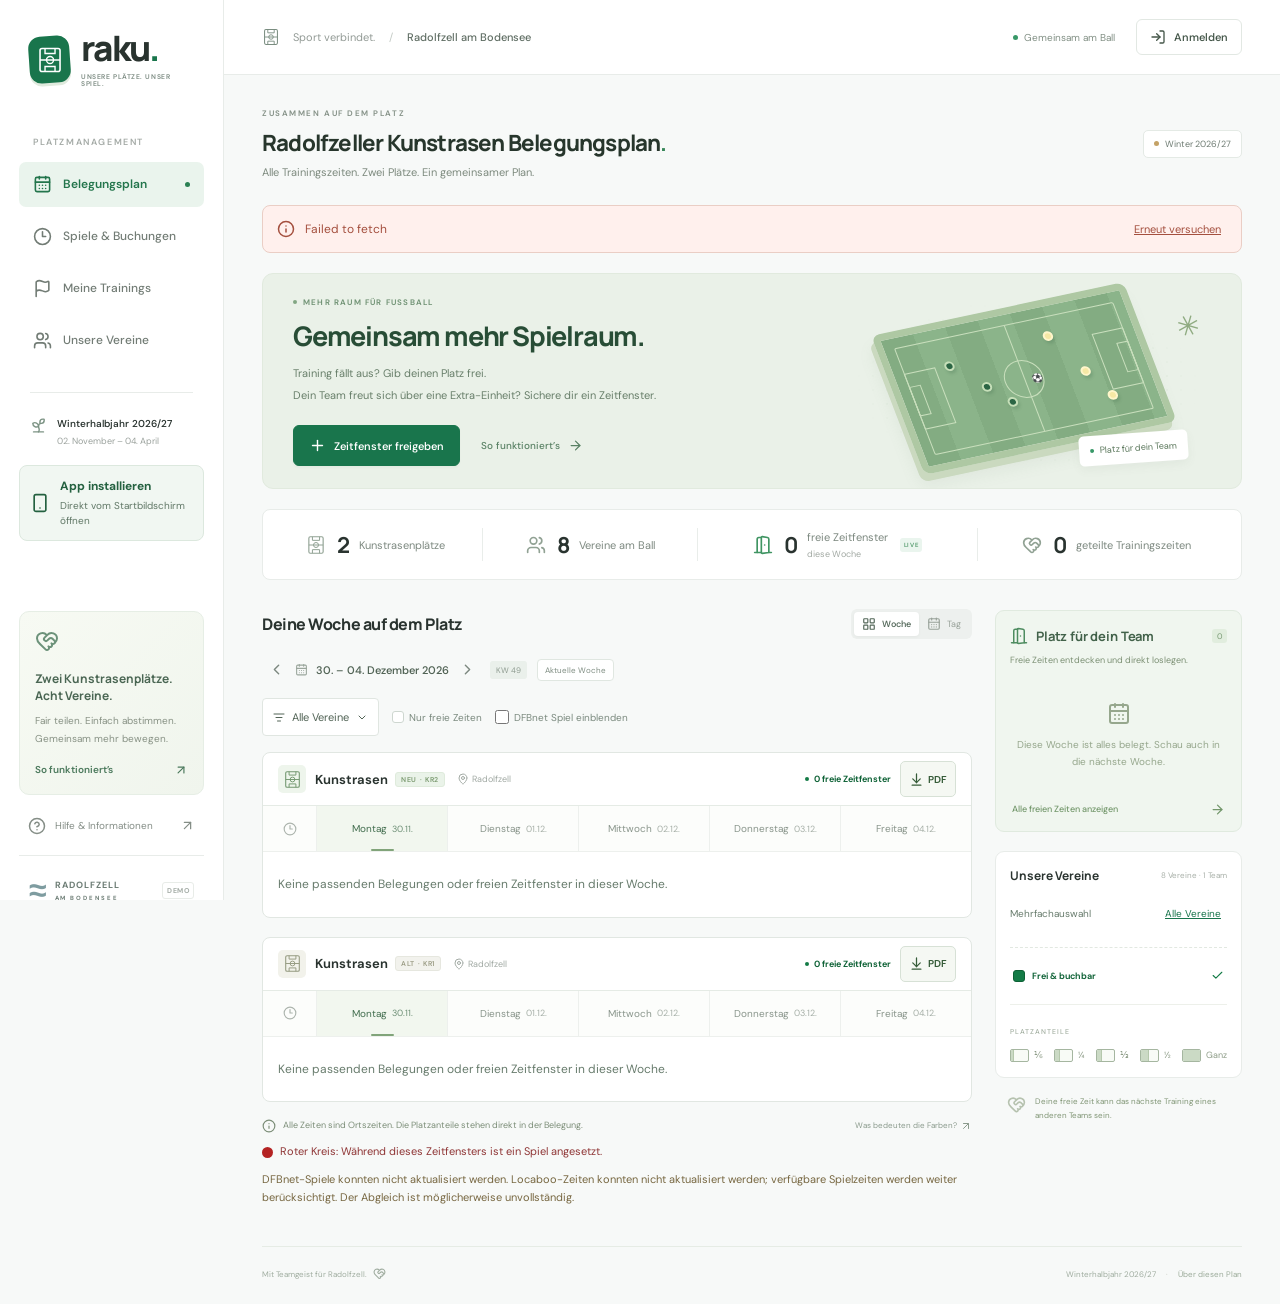
==== commit ab19653d: "Publish 38f5c21f832f334efcccbc1021de6b7a27002d68" ====
--- a/index.html
+++ b/index.html
@@ -20,8 +20,8 @@
     <meta name="apple-mobile-web-app-title" content="raku. Plan" />
     <meta name="apple-mobile-web-app-status-bar-style" content="default" />
     <title>Radolfzeller Kunstrasen Belegungsplan</title>
-    <script type="module" crossorigin src="/assets/index-CMUxO-r0.js"></script>
-    <link rel="stylesheet" crossorigin href="/assets/index-wJ9ViKRg.css">
+    <script type="module" crossorigin src="/assets/index-ruDbgnB1.js"></script>
+    <link rel="stylesheet" crossorigin href="/assets/index-D5mnp-Ts.css">
   </head>
   <body>
     <div id="root"></div>
--- a/assets/index-D5mnp-Ts.css
+++ b/assets/index-D5mnp-Ts.css
@@ -0,0 +1 @@
+.date-field{flex-direction:column;gap:8px;min-width:0;display:flex}.date-control{min-width:0;position:relative}.date-control>input[type=text],.date-control>input[type=password]{font-variant-numeric:tabular-nums;width:100%;min-width:0;padding-right:45px!important}.date-calendar-button,.date-visibility-button{color:#718563;border-radius:0 6px 6px 0;place-items:center;width:34px;display:grid;position:absolute;inset:0 0 0 auto}.date-visibility-button{width:44px}.date-calendar-button:disabled,.date-visibility-button:disabled{opacity:.35;cursor:default}.date-control>.date-native-picker{opacity:0;pointer-events:none;width:100%;height:100%;position:absolute;inset:0}.admin-role-badge{color:#53754b;background:#edf5e7;border:1px solid #dfead7;border-radius:5px;align-items:center;gap:6px;width:max-content;padding:7px 10px;font-size:10px;font-weight:550;display:inline-flex}.pauses-panel-heading{color:#65785c;justify-content:space-between;align-items:center;gap:12px;margin-bottom:18px;font-size:12px;line-height:1.7;display:flex}.pause-series-summary{color:#526a48;background:#f5f8f1;border:1px solid #dfe7d9;border-radius:7px;flex-direction:column;gap:6px;padding:14px;font-size:12px;line-height:1.6;display:flex}.pause-series-summary small{font-size:11px}.booking-exceptions{color:#755b32;overflow-wrap:anywhere;margin-top:12px;font-size:11px;line-height:1.7}.booking-exceptions summary{cursor:pointer;font-weight:600}.booking-exceptions ul{margin:8px 0;padding:0;list-style:none}.booking-exceptions li{flex-direction:column;margin-bottom:8px;display:flex}.keep-bookings-button{white-space:normal;text-align:left;margin-top:12px;line-height:1.6}.preview-dates>.occurrence-reserved{color:#755b32}.series-pauses-panel .pause-series-card>.secondary-button{flex-shrink:0;min-height:44px}.series-pauses-panel .pause-series-card>.secondary-button span{display:inline}.admin-summary{border:1px solid var(--border);background:#fff;border-radius:9px;grid-template-columns:1fr 1fr 1.2fr;margin-bottom:25px;padding:20px;display:grid}.admin-summary>div{border-right:1px solid var(--border);color:#84977d;justify-content:center;align-items:center;gap:11px;font-size:11px;display:flex}.admin-summary>div:last-child{border:0}.admin-summary>div>strong{font-family:var(--heading);color:#42583a;font-size:24px;font-weight:650}.admin-summary span strong{color:#657c5c;font-size:12px;font-weight:600}.admin-summary small{color:#94a48a;margin-top:5px;font-size:9px;display:block}.admin-tabs{border-bottom:1px solid #dfe7dc;gap:24px;margin-bottom:23px;display:flex}.admin-tabs button{color:#91a084;border-bottom:2px solid #0000;align-items:center;gap:8px;padding:12px 3px 15px;font-size:12px;display:flex}.admin-tabs button.active{color:var(--green);border-bottom-color:var(--green);font-weight:600}.admin-toolbar{flex-wrap:wrap;align-items:flex-end;gap:16px;margin-bottom:19px;display:flex}.admin-filter{color:#849577;flex-direction:column;gap:6px;min-width:210px;font-size:10px;display:flex}.admin-filter select{color:#617856;background:#fff;border:1px solid #dfe7d9;border-radius:6px;width:100%;min-height:39px;padding:10px 30px 10px 11px;font-size:11px}.admin-club-filter{width:100%;max-width:520px;margin-bottom:22px}.admin-toolbar>.primary-button{margin-left:auto}.admin-check{color:#7f9271;cursor:pointer;align-items:center;min-height:39px;font-size:11px;line-height:1.7;flex-direction:row!important;gap:8px!important;display:flex!important}.admin-check input,.holiday-check input{width:15px;height:15px;accent-color:var(--green);flex-shrink:0;margin:0}.admin-explainer{color:#8a997e;gap:10px;max-width:750px;margin-bottom:20px;font-size:11px;line-height:1.9;display:flex}.admin-explainer>svg{color:#8eaa7e;flex-shrink:0;margin-top:2px}.series-list{flex-direction:column;gap:12px;display:flex}.series-card{border:1px solid var(--border);background:#fff;border-radius:9px;align-items:center;gap:18px;padding:18px 20px;display:flex}.series-day{color:#8ca17c;background:#f0f5eb;border:1px solid #e0e9d9;border-radius:7px;flex-direction:column;align-items:center;gap:9px;min-width:48px;padding:10px 11px;font-size:10px;display:flex}.series-info{flex:1;min-width:0}.series-card-heading{flex-wrap:wrap;align-items:center;gap:10px;margin-bottom:9px;display:flex}.series-info h3{font-family:var(--heading);color:#4a5e42;letter-spacing:-.3px;font-size:15px;font-weight:650}.series-info>p{color:#85977a;align-items:center;gap:6px;font-size:10px;display:flex}.series-validity{color:#8f9d82;margin-top:8px;font-size:10px}.series-tags{flex-wrap:wrap;align-items:center;gap:6px;display:flex}.series-tags:empty{display:none}.series-tags>span{color:#8b9678;background:#f4f6ed;border:1px solid #e9edde;border-radius:3px;align-items:center;gap:4px;margin-top:10px;padding:4px 6px;font-size:8px;display:inline-flex}.inactive{opacity:.6}.muted-badge{color:#939f87;border:1px solid #e4e7de;border-radius:3px;padding:3px 5px;font-size:8px}.admin-loading{text-align:center;color:#8b9b80;padding:40px;font-size:12px}.admin-users{grid-template-columns:repeat(2,minmax(0,1fr));gap:12px;display:grid}.admin-user-card{border:1px solid var(--border);background:#fff;border-radius:8px;align-items:flex-start;gap:13px;padding:20px 17px;display:flex}.admin-user-avatar{color:#88a275;background:#f3f7ed;border:1px solid #e1ead8;border-radius:50%;place-items:center;min-width:36px;height:36px;margin-top:2px;font-size:11px;display:grid}.admin-user-card h3{font-family:var(--heading);color:#586e4c;font-size:13px;font-weight:650;line-height:1.6}.admin-user-card h3 small{color:#9bae87;background:#edf4e6;border-radius:3px;margin-left:8px;padding:2px 5px;font-family:DM Sans Variable,sans-serif;font-size:8px;font-weight:400}.admin-user-card p{color:#93a285;margin-top:3px;font-size:10px;line-height:1.7}.admin-user-card>.icon-button{flex-shrink:0;margin-left:auto}.account-state{color:#a4aa9a;align-items:center;gap:5px;margin-top:9px;font-size:8px;display:flex}.account-state i{background:#b7baa9;border-radius:50%;width:4px;height:4px}.account-state.active{color:#8ca478}.account-state.active i{background:#7ba864}.admin-dialog{scrollbar-gutter:stable;width:620px;padding:29px 32px}.admin-dialog .modal-subtitle{max-width:480px}.admin-form{gap:19px}.form-columns{grid-template-columns:1fr 1fr;gap:14px;display:grid}.form-columns>label{min-width:0}.admin-form input:disabled{opacity:1;color:#96a189!important;background:#f4f6f0!important}.admin-form select:disabled{color:#8c9c7c;opacity:1;background:#f5f7f2}.admin-fieldset{border:1px solid #e1e9da;border-radius:8px;min-width:0;margin:0;padding:17px 16px 16px}.admin-fieldset legend{color:#6c855b;padding:0 7px;font-size:11px;font-weight:600}.admin-fieldset>.admin-check{margin-top:-4px;margin-bottom:10px}.holiday-check{cursor:pointer;align-items:flex-start;padding:0;flex-direction:row!important;gap:10px!important;display:flex!important}.holiday-check>input{margin-top:3px}.holiday-check>svg{color:#98b088;flex-shrink:0;margin-left:auto}.holiday-check strong{color:#6d865c;font-size:11px;font-weight:550;display:block}.holiday-check small{color:#9bab8e;margin-top:5px;font-size:9px;font-weight:400;line-height:1.8;display:block}.holiday-dates{border-top:1px dashed #dee7d5;flex-direction:column;gap:8px;margin-top:12px;padding:12px 0 2px;display:flex}.holiday-dates>span{color:#9daa8f;justify-content:space-between;gap:9px;font-size:9px;display:flex}.holiday-dates strong{color:#82986e;font-weight:500}.holiday-dates a{color:#6f925c;text-underline-offset:3px;align-items:center;gap:5px;margin-top:4px;font-size:9px;text-decoration:underline;display:flex}.pause-row{border-top:1px solid #e5ecde;margin-top:16px;padding-top:16px}.pause-row-heading{align-items:center;gap:10px;margin-bottom:12px;display:flex}.pause-row-heading label{flex:1}.pause-row-heading>.icon-button{align-self:flex-end;margin-bottom:8px}.add-pause-button{color:#6a8c57;background:#f9fbf6;border:1px dashed #ceddc3;border-radius:5px;align-items:center;gap:5px;margin-top:17px;padding:9px 11px;font-size:10px;font-weight:500;display:flex}.field-hint{color:#9aab8a;margin-top:9px;font-size:9px;line-height:1.8}.admin-form-actions{border-top:1px solid #e9eee2;justify-content:flex-end;align-items:center;gap:10px;margin-top:2px;padding-top:19px;display:flex}.plan-preview{background:#f2f8ec;border:1px solid #dcebd1;border-radius:9px;padding:16px}.preview-heading{color:#74945e;align-items:center;gap:8px;font-size:12px;display:flex}.preview-heading strong{font-weight:600}.preview-counts{color:#8c9e7b;flex-wrap:wrap;gap:16px;margin:14px 0;font-size:10px;display:flex}.preview-counts b{color:#65814f;font-size:15px;font-family:var(--heading);margin-right:4px}.plan-preview details{border-top:1px solid #deead4;padding-top:12px}.plan-preview summary{cursor:pointer;color:#769262;justify-content:space-between;align-items:center;font-size:10px;list-style:none;display:flex}.preview-dates{flex-direction:column;gap:9px;padding-top:14px;display:flex}.preview-dates>div{color:#6b8f55;justify-content:space-between;align-items:center;gap:10px;font-size:9px;line-height:1.6;display:flex}.preview-dates>div>span:first-child{flex-shrink:0}.preview-dates>div>span:last-child{text-align:right}.preview-dates>.occurrence-outside{color:#abb69f}.preview-dates>.occurrence-pause,.preview-dates>.occurrence-holiday{color:#a49163}.preview-dates>.occurrence-released{color:#82a576}.has-conflicts{background:#fff6ef;border-color:#eedbcb}.has-conflicts .preview-heading{color:#b38260}.preview-conflicts{color:#ac8466;padding:10px 0 13px;font-size:10px;line-height:1.8}.preview-conflicts p+p{margin-top:6px}.preview-conflicts p:last-child{margin-top:12px}.login-role-switch{background:#f0f5ec;border:1px solid #e2e9db;border-radius:7px;gap:4px;padding:4px;display:flex}.login-role-switch button{color:#8a9c7b;border-radius:4px;flex:1;justify-content:center;align-items:center;gap:7px;min-height:35px;font-size:11px;display:flex}.login-role-switch button.active{color:#507941;background:#fff;font-weight:550;box-shadow:0 1px 4px #577c3b12}.login-empty-note{color:#929f86;font-size:11px;line-height:1.8}.booking-mode .login-role-switch button{min-height:44px}.booking-area{border:0;min-width:0;margin:0;padding:0}.booking-area legend{color:#647557;margin-bottom:10px;padding:0;font-size:12px}.booking-mode>p,.booking-series-note{color:#647557;margin-top:10px;font-size:12px;line-height:1.65}.booking-series-preview details{margin-top:14px}.booking-series-preview summary,.booking-series-preview .preview-dates>div{font-size:12px}.booking-series-preview .preview-dates{max-height:220px;overflow-y:auto}.booking-series-preview.has-conflicts .preview-dates>div{color:#8d5733}@media (width<=1000px){.admin-toolbar{gap:12px}.admin-summary{padding:17px 10px}.admin-summary>div{gap:7px;font-size:10px}.admin-summary>div>svg{width:17px}.admin-summary span strong{font-size:11px}.admin-users{grid-template-columns:1fr}.series-card{gap:13px;padding:17px 14px}.series-card>.secondary-button span{display:none}.series-card>.secondary-button{padding:9px}.series-info h3{font-size:13px}.admin-toolbar>.primary-button{margin-left:0}}@media (width<=640px){.admin-summary{grid-template-columns:1fr 1fr;padding:15px 5px}.admin-summary>div{gap:7px;font-size:10px}.admin-summary>div>strong{font-size:21px}.admin-summary>div:nth-child(2){border-right:0}.admin-summary>div:last-child{border-top:1px solid #e5ebde;grid-column:1/-1;margin-top:15px;padding-top:15px}.admin-summary>div:last-child>span{align-items:center;gap:8px;display:flex}.admin-summary small{margin-top:0}.admin-tabs{gap:21px}.admin-tabs button{font-size:12px}.admin-toolbar{gap:10px}.admin-filter{flex:1;min-width:170px}.admin-filter select{min-height:43px;font-size:12px}.admin-toolbar>.admin-check{font-size:10px}.admin-toolbar>.primary-button{width:100%;min-height:42px;font-size:12px}.admin-explainer{margin-bottom:18px;font-size:11px;line-height:1.8}.series-card{align-items:flex-start;gap:10px;padding:15px 11px}.series-day{gap:8px;min-width:35px;padding:9px 7px;font-size:9px}.series-day svg{width:17px}.series-card-heading{gap:6px;margin-top:2px}.series-info h3{font-size:13px}.series-info>p{flex-wrap:wrap;gap:4px;font-size:9px;line-height:1.6}.series-validity{font-size:9px;line-height:1.7}.series-card>.secondary-button{min-height:32px;padding:7px}.series-tags>span{font-size:8px;line-height:1.6}.admin-user-card{gap:11px;padding:18px 13px}.admin-user-card h3{font-size:14px}.admin-user-card p{font-size:11px}.account-state{font-size:9px}.admin-dialog{scrollbar-gutter:auto;width:100%;padding:25px 20px}.admin-dialog .modal-subtitle{font-size:12px}.admin-form .form-columns{gap:10px}.admin-form .form-columns label{font-size:10px}.admin-form .form-columns input{min-height:44px;padding:10px 7px;font-size:12px}.admin-form .form-columns select{min-height:44px;padding:10px 6px;font-size:11px}.admin-fieldset{padding:15px 12px}.admin-fieldset legend{font-size:11px}.admin-fieldset .admin-check{min-height:42px;margin-bottom:13px;font-size:10px;line-height:1.8}.holiday-check strong{font-size:11px;line-height:1.7}.holiday-check small{font-size:10px}.holiday-check>svg{width:16px}.holiday-dates>span{font-size:9px}.holiday-dates>span strong{max-width:55%;line-height:1.6}.add-pause-button{min-height:40px;font-size:11px}.field-hint{font-size:10px}.pause-row-heading label{font-size:11px}.pause-row-heading input{font-size:13px!important}.admin-form-actions{justify-content:space-between;gap:8px}.admin-form-actions .primary-button{padding:12px 11px;font-size:11px!important}.admin-form-actions .secondary-button{min-height:44px;padding:12px 10px;font-size:11px}.preview-heading{font-size:11px;line-height:1.6}.preview-heading svg{flex-shrink:0}.preview-dates>div{font-size:10px}.preview-counts{gap:10px}.plan-preview{padding:14px 12px}.preview-conflicts{font-size:11px}.login-role-switch button{min-height:40px;font-size:12px}.admin-role-badge{font-size:10px}}.statistics-page .subpage-heading{align-items:flex-start}.statistics-page .season-pill{white-space:nowrap}.statistics-explanation{color:#4d6758;background:#eef5f0;border:1px solid #dce9e1;border-radius:9px;padding:0 16px;font-size:12px;line-height:1.7}.statistics-explanation svg{vertical-align:middle;margin:0 5px}.statistics-explanation summary{cursor:pointer;min-height:44px;padding:12px 0;font-weight:600}.statistics-explanation summary:focus-visible{outline:2px solid var(--green);outline-offset:3px}.statistics-explanation p{padding-bottom:14px}.statistics-toolbar{justify-content:space-between;align-items:end;gap:16px;margin:24px 0 16px;display:flex}.statistics-club-filter{gap:7px;width:310px;min-width:0;max-width:100%;display:grid}.statistics-toolbar label{font-size:12px;font-weight:600}.statistics-toolbar select{border:1px solid var(--border);color:#374b3e;background:#fff;border-radius:7px;width:100%;min-width:0;min-height:44px;padding:9px 12px}.statistics-toolbar p,.statistics-loading{color:#687a6d;font-size:12px}.statistics-loading{padding:24px 0}.statistics-table-frame{border:1px solid var(--border);background:#fff;border-radius:10px;overflow:hidden}.statistics-table{border-collapse:collapse;width:100%;font-size:14px}.statistics-table th,.statistics-table td{text-align:left;border-bottom:1px solid var(--border);padding:15px 20px}.statistics-table thead{color:#4f6958;background:#f0f5f2;font-size:12px}.statistics-table thead th{font-weight:600}.statistics-table thead small{margin-top:4px;font-size:10px;font-weight:400;display:block}.statistics-table thead button{min-height:44px;font-weight:inherit;background:0 0;border:0;justify-content:flex-end;align-items:center;gap:5px;padding:0;display:inline-flex}.statistics-table th[aria-sort=descending]{color:var(--green)}.statistics-table .statistics-number{text-align:right;font-variant-numeric:tabular-nums;width:160px}.statistics-table .statistics-rank{text-align:center;color:#687a6d;font-variant-numeric:tabular-nums;width:65px}.statistics-table .statistics-weekly{color:var(--green);font-weight:650}.statistics-team{align-items:center;gap:12px;display:flex}.statistics-team strong{font-size:14px;font-weight:650;display:block}.statistics-team span:not(.club-crest){color:#687a6d;margin-top:4px;font-size:12px;font-weight:400;display:block}.statistics-duration{font-weight:650}.statistics-table tbody tr:hover{background:#f8fbf9}.statistics-table tfoot{background:#eef5f0;font-weight:700}.statistics-table tfoot th,.statistics-table tfoot td{border-bottom:0}@media (width<=760px){.statistics-page .subpage-heading,.statistics-toolbar{flex-direction:column;align-items:flex-start}.statistics-table .statistics-rank{display:none}.statistics-table th,.statistics-table td{padding:13px 10px}.statistics-table .statistics-number{width:110px}}@media (width<=480px){.statistics-table{table-layout:fixed;font-size:12px}.statistics-table th,.statistics-table td{padding:12px 7px}.statistics-table thead{font-size:10px}.statistics-table thead button{flex-direction:column;align-items:flex-end;gap:2px}.statistics-table thead small{font-size:9px}.statistics-table .statistics-number{width:64px}.statistics-table .statistics-weekly{width:73px}.statistics-table .statistics-number:last-child{width:80px}.statistics-team .club-crest{display:none}.statistics-team strong{overflow-wrap:anywhere;font-size:12px}.statistics-team span:not(.club-crest){overflow-wrap:anywhere;font-size:10px;line-height:1.5}}.game-friendly-badge{color:#fff;white-space:nowrap;background:#315b7a;flex-shrink:0;justify-content:center;align-items:center;width:25px;height:20px;font-size:10px;font-weight:800;line-height:1;text-decoration:none;display:inline-flex}.locaboo-page{min-width:0}.locaboo-source-note{color:#36556d;background:#f4f9fc;border:1px solid #d7e6ef;border-left:4px solid #5487ac;border-radius:10px;padding:16px 20px}.locaboo-source-note p{margin:6px 0 0;font-size:13px;line-height:1.65}.locaboo-toolbar{flex-wrap:wrap;align-items:center;gap:12px;margin:22px 0;display:flex}.locaboo-toolbar label{gap:5px;font-size:12px;font-weight:600;display:grid}.locaboo-toolbar select{color:#36513d;max-width:250px;font:inherit;background:#fff;border:1px solid #dce5d7;border-radius:8px;padding:9px 12px}.locaboo-status{flex-wrap:wrap;justify-content:space-between;gap:8px;margin-bottom:14px;display:flex}.locaboo-status span,.locaboo-scroll-hint{color:#667668;font-size:12px}.locaboo-scroll-hint{line-height:1.6}.locaboo-detail{background:#fff;border:1px solid #b9d0df;border-radius:10px;margin-bottom:18px;padding:18px 46px 18px 18px;position:relative}.locaboo-detail>button{position:absolute;top:8px;right:8px}.locaboo-detail h3{margin:0;font-size:17px}.locaboo-detail p{margin:8px 0;font-size:13px;line-height:1.6}.locaboo-detail small{color:#647b8c}.locaboo-booked-area{background:#f8f4fd;border:1px solid #e2d7f1;border-radius:8px;flex-wrap:wrap;align-items:center;gap:10px 14px;margin:12px 0;padding:10px 12px;display:flex}.locaboo-area-meter{flex:none;grid-template-columns:repeat(4,1fr);gap:3px;width:100px;display:grid}.locaboo-area-meter span{background:#fff;border:1px solid #c7b8d9;border-radius:3px;height:18px}.locaboo-area-meter .is-booked{background:#7426cc;border-color:#7426cc}.locaboo-booked-area p{margin:0}.locaboo-booked-area strong,.locaboo-booked-area p>span{display:block}.locaboo-booked-area p>span{color:#665773}.locaboo-empty{background:#f2f5ef;border-radius:8px;padding:20px;font-size:14px;line-height:1.7}.locaboo-timeline{background:#fff;border:1px solid #dce5d7;border-radius:12px;max-width:100%;overflow-x:auto}.locaboo-timeline:focus-visible{outline-offset:3px;outline:3px solid #5487ac}.locaboo-timeline-inner{min-width:1100px;padding-right:28px}.locaboo-axis,.locaboo-resource{grid-template-columns:150px 1fr;display:grid}.locaboo-axis{color:#647669;padding:15px 0;font-size:10px}.locaboo-axis>span{padding-left:14px}.locaboo-axis>div{position:relative}.locaboo-axis>div>span{white-space:nowrap;position:absolute;transform:translate(-50%)}.locaboo-day h3{color:#36513d;background:#f4f7f1;border-top:1px solid #dce5d7;border-bottom:1px solid #dce5d7;margin:0;padding:10px 14px;font-size:13px}.locaboo-resource>strong{color:#60745f;border-right:1px solid #dce5d7;padding:16px 14px;font-size:12px}.locaboo-track{background:repeating-linear-gradient(to right, #dce5d780 0, #dce5d780 1px, transparent 1px, transparent calc(100% / var(--hours)));border-bottom:1px solid #edf1ea;position:relative}.locaboo-event{color:#264d69;text-align:left;cursor:pointer;background:#e9f3fa;border:1px solid #abcade;border-left:3px solid #5285aa;border-radius:6px;flex-direction:column;justify-content:center;align-items:flex-start;gap:4px;min-width:6px;height:68px;padding:7px 8px;display:flex;position:absolute;overflow:hidden}.locaboo-event[data-resource="72781"]{color:#31563e;background:#eaf3ed;border-color:#b1cfbb #b1cfbb #b1cfbb #538267}.locaboo-event[data-resource="53227"]{color:#6d512d;background:#f7f0e7;border-color:#ddc7a7 #ddc7a7 #ddc7a7 #a77b3e}.locaboo-event.locaboo-booking-event{border-top:3px solid #6d28d9;padding-right:22px}.locaboo-booking-event .locaboo-booking-status{box-sizing:border-box;width:100%;padding-right:24px}.locaboo-event .locaboo-box-area{color:#5b21b6;background:#f4edff;border:1px solid #d4bfee;border-radius:4px;padding:1px 4px;font-size:10px;font-weight:700;line-height:15px;position:absolute;bottom:4px;right:5px}.locaboo-booking-event:after,.locaboo-booking-key:after{content:"";clip-path:polygon(0 0,100% 0,100% 100%);pointer-events:none;background:#6d28d9;width:22px;height:22px;position:absolute;top:0;right:0}.locaboo-booking-key{background:#e9f3fa;border:1px solid #abcade;border-top:3px solid #6d28d9;border-radius:3px;flex:0 0 22px;width:22px;height:18px;position:relative;overflow:hidden}.locaboo-booking-key:after{width:12px;height:12px}.locaboo-event:hover,.locaboo-event[aria-pressed=true]{filter:brightness(.95);z-index:1;box-shadow:0 0 0 2px #5285aa55}.locaboo-event:focus-visible{outline-offset:2px;z-index:2;outline:3px solid #264d69}.locaboo-event strong,.locaboo-event small,.locaboo-event span{text-overflow:ellipsis;white-space:nowrap;max-width:100%;display:block;overflow:hidden}.locaboo-event strong{font-size:12px}.locaboo-event small,.locaboo-event span{font-size:10px}.locaboo-no-booking{color:#8c998a;margin:27px 12px;font-size:11px;display:inline-block}.locaboo-empty-day{color:#8c998a;margin:0;padding:10px 14px;font-size:11px}.game-layer-controls{flex-wrap:wrap;gap:20px;margin:0 0 18px;font-size:13px;display:flex}.game-layer-controls label{align-items:center;gap:8px;min-height:35px;display:inline-flex}.game-layer-controls input{accent-color:#19754c;width:17px;height:17px}.game-source-status{color:#526757;margin:12px 0 20px;font-size:12px;line-height:1.8}.game-source-status summary{cursor:pointer;font-weight:600}.game-source-status ul{padding-left:20px}.game-source-warning{color:#795b24;background:#fff8e9;border:1px solid #e6cf9d;border-radius:8px;margin-bottom:14px;padding:14px;font-size:13px;line-height:1.6}.locaboo-event.club-game-event{color:#36513d;background:#fff;border:1px dashed #76917d;border-left:4px solid #365f43;box-shadow:1px 2px 5px #29332f0d}.club-game-event[data-match-status=cancelled]{opacity:.7;text-decoration:line-through}.game-match-status{color:#73612d;background:#f7f0df;border-radius:6px;padding:6px 9px;font-size:13px;display:inline-block}.game-match-status.status-matched{color:#2d6140;background:#e6f3e9}.game-untimed{text-align:left;color:#73612d;background:#fffcf3;border:1px dashed #cfbf93;border-radius:6px;margin:8px 14px;padding:12px 16px;font-size:12px;display:block;position:relative}.club-game-event>.game-friendly-badge,.game-untimed>.game-friendly-badge{border-bottom-left-radius:5px;position:absolute;top:0;right:0}.club-game-event[data-friendly]>small{padding-right:24px}.club-game-event[data-friendly][data-booking-warning]>small{padding-right:47px}.club-game-event[data-friendly] .game-booking-alert-corner{right:25px}.game-untimed[data-friendly]{padding-right:40px}.locaboo-day{position:relative}.game-connections{pointer-events:none;width:100%;height:100%;position:absolute;inset:0;overflow:visible}.game-connection{fill:none;stroke:#a76719;stroke-width:2px;stroke-dasharray:5 4;stroke-linejoin:round}.game-connection[data-status=matched]{stroke:#26764c;stroke-dasharray:none}.game-connection[data-active]{stroke-width:3px}.locaboo-event{z-index:1}.locaboo-event[data-related]{outline-offset:2px;outline:2px solid #26764c}.locaboo-event[data-related][data-match-status=different],.locaboo-event[data-related][data-match-status=unclear]{outline-color:#a76719}.locaboo-event[data-match-status=matched]{border-color:#39805b}.locaboo-event[data-match-status=missing],.game-match-status.status-missing{color:#913232;background:#fff0f0;border-color:#bc4545}.game-missing-bookings{color:#913232;background:#fff0f0;border:1px solid #d45b5b;border-left:4px solid #b42323;border-radius:8px;align-items:center;gap:10px;margin:0 0 16px;padding:12px 14px;font-size:13px;line-height:1.5;display:flex}.game-missing-bookings>svg{flex-shrink:0}.club-game-event[data-booking-warning]{border-style:solid;justify-content:flex-start;gap:3px;padding-top:6px;padding-bottom:26px}.club-game-event[data-booking-warning]>small{padding-right:13px}.club-game-event .game-booking-alert-corner{color:#fff;background:#b42323;border-bottom-left-radius:6px;place-items:center;width:21px;height:21px;display:grid;position:absolute;top:0;right:0}.club-game-event .game-booking-warning{color:#fff;text-align:center;white-space:normal;text-overflow:clip;background:#b42323;justify-content:center;align-items:center;width:100%;height:24px;padding:2px 3px;font-size:10px;font-weight:700;line-height:10px;display:flex;position:absolute;bottom:0;left:0}.locaboo-event[data-match-status=different],.locaboo-event[data-match-status=unclear],.game-match-status.status-different,.game-match-status.status-unclear{color:#79551e;background:#fff8e9;border-color:#b48a3c}.locaboo-event[data-match-status=unavailable],.locaboo-event[data-match-status=other],.game-match-status.status-unavailable,.game-match-status.status-other{color:#59655f;background:#f1f4f2;border-color:#a0a9a5}.locaboo-event.locaboo-booking-event{border-top-color:#6d28d9}.game-connection-legend{color:#526757;flex-wrap:wrap;gap:10px 20px;margin:-4px 0 20px;font-size:12px;display:flex}.locaboo-request-form{background:#fff;border:1px solid #c7d5cb;border-radius:8px;gap:12px;margin:18px 0;padding:16px;display:grid}.locaboo-request-form label{gap:7px;font-size:13px;display:grid}.locaboo-request-form input{background:#fff;border:1px solid #c7d5cb;border-radius:6px;width:100%;min-width:0;padding:10px}.locaboo-request-form input:read-only{background:#f4f7f1}.locaboo-request-draft{background:#f1f7f3;border-radius:6px;gap:10px;padding:14px;display:grid}.game-connection-legend>span{align-items:center;gap:7px;display:inline-flex}.connection-key{color:#26764c;background:#e6f3e9;border:1px solid;border-radius:4px;justify-content:center;align-items:center;width:22px;height:20px;font-size:18px;font-style:normal;display:inline-flex}.connection-key.missing{color:#bc4545;background:#fff0f0}.connection-key.review{color:#a76719;background:#fff8e9;border-style:dashed}.connection-key.unavailable{color:#87948d;background:#f1f4f2}@media (width<=600px){.locaboo-toolbar{gap:10px}.locaboo-toolbar .week-navigation{justify-content:space-between;width:100%}.locaboo-toolbar label{flex:1;min-width:120px}.locaboo-toolbar select{width:100%;max-width:100%}.locaboo-source-note{padding:12px 14px}}.club-select.calendar-club-filter{max-width:210px;padding:0;display:block}.calendar-club-filter>summary{cursor:pointer;color:#526456;align-items:center;gap:7px;min-height:36px;padding:8px 10px;font-size:11px;list-style:none;display:flex}.calendar-club-filter>summary::-webkit-details-marker{display:none}.calendar-club-filter>summary:focus-visible{outline:2px solid var(--green);outline-offset:3px}.club-filter-summary{text-overflow:ellipsis;white-space:nowrap;flex:1;min-width:0;overflow:hidden}.club-filter-options{z-index:15;background:#fff;border:1px solid #dce6df;border-radius:8px;width:min(330px,100vw - 32px);max-height:min(70vh,490px);padding:10px;position:absolute;top:calc(100% + 6px);right:0;overflow-y:auto;box-shadow:0 10px 30px #233c2926}.club-filter-options>p{color:#637769;margin:2px 6px 8px;font-size:11px;line-height:1.6}.club-filter-option{text-align:left;color:#526456;border-radius:5px;align-items:center;gap:9px;width:100%;min-height:44px;padding:8px;font-size:12px;display:flex}.club-filter-option>span:not(.club-crest):not(.free-swatch){flex:1}.club-filter-option:hover,.club-filter-option[aria-pressed=true]{color:var(--green);background:#edf5ef}.club-filter-done{background:var(--green);color:#fff;border-radius:5px;width:100%;margin-top:8px;padding:10px;font-size:12px}.legend-filter-actions{color:#687c6d;justify-content:space-between;align-items:center;gap:8px;padding:0 0 8px;font-size:10px;display:flex}.legend-filter-actions button{min-height:32px;color:var(--green);text-decoration:underline}.calendar-filter-empty{color:#687c6d;padding:22px 15px;font-size:12px;line-height:1.7}@media (width<=640px){.club-select.calendar-club-filter{max-width:min(210px,55vw)}.calendar-club-filter>summary{min-height:40px}.club-filter-options{left:0;right:auto}}.slot-game-dot{background:#b42323;border-radius:50%;flex:0 0 1em;width:1em;height:1em;display:inline-block}.slot-team .team-name{align-items:center;gap:.35em;min-width:0;max-width:100%;display:inline-flex}.slot-team-name{text-overflow:ellipsis;min-width:0;overflow:hidden}.training-games-status>.slot-game-dot{margin-top:.3em}.slot-game-warnings{gap:5px;min-width:0;margin-top:7px;display:grid}.slot-game-warning{color:#952727;text-align:left;white-space:normal;overflow-wrap:anywhere;background:#fff0f0;border:1px solid #e6aaaa;border-left:3px solid #b42323;border-radius:4px;gap:3px;min-width:0;padding:6px;font-size:10px;line-height:1.35;display:grid;position:relative}.slot-game-warning>.game-friendly-badge{border-radius:0 3px 0 4px;position:absolute;top:0;right:0}.slot-game-warning[data-friendly]>strong{padding-right:25px}.slot-game-warning>strong{align-items:center;gap:4px;font-size:10px;display:flex}.slot-game-warning svg{flex-shrink:0}.slot-game-time{font-weight:700}.slot-game-name{font-size:9px}.slot-card .slot-game-name{display:none}.training-games-status{color:#8f3636;align-items:flex-start;gap:7px;margin:10px 0;font-size:11px;line-height:1.6;display:flex}.training-games-status svg{flex-shrink:0;margin-top:2px}.training-games-source-status{color:#776741;margin-bottom:8px;font-size:11px;line-height:1.6}.training-game-detail{color:#952727;background:#fff8f8;border:1px solid #e6aaaa;border-radius:6px;margin:14px 0;padding:12px;font-size:12px;line-height:1.6}.training-game-detail a{margin-top:5px;text-decoration:underline;display:block}.day-view .slot-card.has-game-conflict{grid-template-columns:minmax(0,1fr) minmax(120px,1fr);align-items:start;column-gap:8px;display:grid}.day-view .slot-card.has-game-conflict>.slot-top{grid-area:1/1}.day-view .slot-card.has-game-conflict>.slot-bottom{grid-area:2/1}.day-view .slot-card.has-game-conflict>.slot-game-warnings{grid-area:1/2/span 2;margin-top:0}@media (width<=640px){.schedule-page .slot-card.has-game-conflict{grid-column:1/-1;grid-template-columns:minmax(0,1fr) minmax(120px,1fr);align-items:start;column-gap:8px;display:grid}.schedule-page .slot-card.has-game-conflict>.slot-top{grid-area:1/1}.schedule-page .slot-card.has-game-conflict>.slot-bottom{grid-area:2/1}.schedule-page .slot-card.has-game-conflict>.slot-game-warnings{grid-area:1/2/span 2;margin-top:0}}.sidebar-app-install{color:#246140;text-align:left;background:#f1f7f2;border:1px solid #dce8de;border-radius:8px;flex-shrink:0;align-items:center;gap:10px;width:100%;margin-top:18px;padding:12px 10px;display:flex}.sidebar-app-install:hover{background:#e6f1e8}.sidebar-app-install>svg{flex-shrink:0}.sidebar-app-install strong{font-size:12px;display:block}.sidebar-app-install small{color:#617867;margin-top:4px;font-size:10px;line-height:1.5;display:block}.app-install-preview{align-items:center;gap:16px;margin:20px 0;display:flex}.app-install-preview img{border-radius:15px;flex-shrink:0}.app-install-preview strong{font-size:15px;display:block}.app-install-preview p{color:#617867;margin:7px 0 0;font-size:13px;line-height:1.6}.app-install-action{width:100%}.app-install-status{color:#536c5b;margin:16px 0;font-size:13px;line-height:1.7}.app-install-guides{gap:10px;display:grid}.app-install-guides details{border:1px solid #dce8de;border-radius:8px;padding:0 14px}.app-install-guides summary{cursor:pointer;color:#28543a;padding:14px 0;font-size:14px;font-weight:650}.app-install-guides ol{margin:0 0 16px;padding-left:20px}.app-install-guides li+li{margin-top:10px}.app-install-guides li,.app-install-guides p{color:#536c5b;font-size:13px;line-height:1.7}.app-install-guides p{margin:0 0 16px}.app-install-online{color:#617867;gap:9px;margin:20px 0 0;font-size:12px;line-height:1.6;display:flex}.app-install-online svg{flex-shrink:0;margin-top:2px}.sidebar-app-install:focus-visible,.app-install-guides summary:focus-visible{outline:2px solid var(--green);outline-offset:3px}@font-face{font-family:DM Sans Variable;font-style:normal;font-display:swap;font-weight:100 1000;src:url(/assets/dm-sans-latin-ext-wght-normal-BOFOeGcA.woff2)format("woff2-variations");unicode-range:U+100-2BA,U+2BD-2C5,U+2C7-2CC,U+2CE-2D7,U+2DD-2FF,U+304,U+308,U+329,U+1D00-1DBF,U+1E00-1E9F,U+1EF2-1EFF,U+2020,U+20A0-20AB,U+20AD-20C0,U+2113,U+2C60-2C7F,U+A720-A7FF}@font-face{font-family:DM Sans Variable;font-style:normal;font-display:swap;font-weight:100 1000;src:url(/assets/dm-sans-latin-wght-normal-Xz1IZZA0.woff2)format("woff2-variations");unicode-range:U+??,U+131,U+152-153,U+2BB-2BC,U+2C6,U+2DA,U+2DC,U+304,U+308,U+329,U+2000-206F,U+20AC,U+2122,U+2191,U+2193,U+2212,U+2215,U+FEFF,U+FFFD}@font-face{font-family:Manrope Variable;font-style:normal;font-display:swap;font-weight:200 800;src:url([data-uri])format("woff2-variations");unicode-range:U+460-52F,U+1C80-1C8A,U+20B4,U+2DE0-2DFF,U+A640-A69F,U+FE2E-FE2F}@font-face{font-family:Manrope Variable;font-style:normal;font-display:swap;font-weight:200 800;src:url(/assets/manrope-cyrillic-wght-normal-Dvxsihut.woff2)format("woff2-variations");unicode-range:U+301,U+400-45F,U+490-491,U+4B0-4B1,U+2116}@font-face{font-family:Manrope Variable;font-style:normal;font-display:swap;font-weight:200 800;src:url(/assets/manrope-greek-wght-normal-DL7QRZyv.woff2)format("woff2-variations");unicode-range:U+370-377,U+37A-37F,U+384-38A,U+38C,U+38E-3A1,U+3A3-3FF}@font-face{font-family:Manrope Variable;font-style:normal;font-display:swap;font-weight:200 800;src:url(/assets/manrope-vietnamese-wght-normal-usUDDRr7.woff2)format("woff2-variations");unicode-range:U+102-103,U+110-111,U+128-129,U+168-169,U+1A0-1A1,U+1AF-1B0,U+300-301,U+303-304,U+308-309,U+323,U+329,U+1EA0-1EF9,U+20AB}@font-face{font-family:Manrope Variable;font-style:normal;font-display:swap;font-weight:200 800;src:url(/assets/manrope-latin-ext-wght-normal-Ch3YOpNY.woff2)format("woff2-variations");unicode-range:U+100-2BA,U+2BD-2C5,U+2C7-2CC,U+2CE-2D7,U+2DD-2FF,U+304,U+308,U+329,U+1D00-1DBF,U+1E00-1E9F,U+1EF2-1EFF,U+2020,U+20A0-20AB,U+20AD-20C0,U+2113,U+2C60-2C7F,U+A720-A7FF}@font-face{font-family:Manrope Variable;font-style:normal;font-display:swap;font-weight:200 800;src:url(/assets/manrope-latin-wght-normal-DHIcAJRg.woff2)format("woff2-variations");unicode-range:U+??,U+131,U+152-153,U+2BB-2BC,U+2C6,U+2DA,U+2DC,U+304,U+308,U+329,U+2000-206F,U+20AC,U+2122,U+2191,U+2193,U+2212,U+2215,U+FEFF,U+FFFD}:root{color:#29332f;font-synthesis:none;--green:#19754c;--deep-green:#165c3d;--free-slot-green:#137b46;--free-slot-border:#0d6135;--muted:#89908c;--border:#e8ece9;--heading:"Manrope Variable", sans-serif;background:#f7f9f8;font-family:DM Sans Variable,sans-serif;font-weight:400}*{box-sizing:border-box}body{margin:0}button,input,select,textarea{font:inherit}button,a,input,select,textarea{-webkit-tap-highlight-color:transparent}button{cursor:pointer;color:inherit}button:disabled{cursor:not-allowed;opacity:.4}button,a,input,select,textarea{outline-offset:4px}button:focus-visible,a:focus-visible,input:focus-visible,select:focus-visible,textarea:focus-visible{outline:2px solid #288558}button{transition:background .16s,box-shadow .16s,transform .16s}button:not(:disabled):active{transform:translateY(1px)}a{color:inherit;text-decoration:none}button svg{flex-shrink:0}p,h1,h2,h3,h4{margin:0}button{background:0 0;border:0}::selection{background:#cbe8d5}button,input,select,textarea{touch-action:manipulation}.app-shell{min-height:100vh}.sidebar{border-right:1px solid var(--border);z-index:30;background:#fff;flex-direction:column;width:224px;padding:31px 19px 0;display:flex;position:fixed;top:0;bottom:0;left:0;overflow-y:auto}.brand{font-family:var(--heading);letter-spacing:-1.8px;align-items:center;gap:11px;margin:0 10px 48px;font-size:35px;font-weight:800;line-height:1;display:flex}.brand-icon{background:var(--green);color:#fff;border-radius:12px;place-items:center;width:42px;height:47px;display:grid;transform:rotate(-4deg);box-shadow:0 3px #e0eade}.brand-icon svg{transform:rotate(4deg)}.brand-dot{color:var(--green)}.brand small{letter-spacing:.55px;color:#7c8b82;margin-top:8px;font-family:DM Sans Variable,sans-serif;font-size:6.8px;font-weight:600;display:block}.workspace-label{letter-spacing:1.6px;color:#a4aaa6;margin:0 14px 14px;font-size:9px;font-weight:600}.sidebar nav{flex-direction:column;gap:7px;display:flex}.nav-item{color:#727c75;text-align:left;border-radius:7px;align-items:center;gap:11px;height:45px;padding:0 14px;font-size:12px;font-weight:500;display:flex}.nav-item.active{color:#23754c;background:#eaf4ed;font-weight:600}.nav-item:hover{background:#f1f6f2}.nav-active-dot{background:#2a8053;border-radius:50%;width:5px;height:5px;margin-left:auto}.nav-count{color:#247349;background:#d3e9db;border-radius:4px;margin-left:auto;padding:2px 5px;font-size:10px}.nav-count+.nav-active-dot{display:none}.sidebar-season{border-top:1px solid var(--border);align-items:center;gap:10px;margin:29px 11px 0;padding-top:24px;display:flex}.small-season-icon{color:#7c9384;align-self:flex-start}.sidebar-season strong{font-size:10px;font-weight:550;display:block}.sidebar-season div>span{color:#9ba29d;margin-top:5px;font-size:9px;display:block}.sidebar-bottom{margin-top:auto;padding-top:70px}.together-card{color:#4a6653;background:linear-gradient(135deg,#f7faf3,#f0f5ed);border:1px solid #e6eee5;border-radius:10px;padding:17px 15px}.together-card>svg{color:#6c927a;margin-bottom:12px}.together-card h4{font-size:12px;font-family:var(--heading);margin-bottom:8px;font-weight:700}.together-card p{color:#889285;font-size:10px;line-height:1.8}.together-card button{color:#4b795c;justify-content:space-between;align-items:center;width:100%;margin-top:15px;padding:0;font-size:10px;font-weight:600;display:flex}.help-button{color:#858e87;align-items:center;gap:9px;width:100%;margin:22px 0 20px;padding:0 9px;font-size:10px;display:flex}.help-button svg:last-child{margin-left:auto}.sidebar-footer{border-top:1px solid var(--border);letter-spacing:1px;color:#6d7d75;align-items:center;gap:7px;height:70px;padding:0 10px;font-size:9px;font-weight:700;display:flex}.city-mark{color:#7e9ca0;font-size:32px;line-height:1}.sidebar-footer small{letter-spacing:1.9px;margin-top:3px;font-size:6px;display:block}.version{letter-spacing:.5px;color:#a5ada7;border:1px solid #e8ece8;border-radius:3px;margin-left:auto;padding:3px 4px;font-size:7px}.main-shell{margin-left:224px}.topbar{z-index:20;border-bottom:1px solid var(--border);background:#fff;justify-content:space-between;align-items:center;height:75px;padding:0 38px;display:flex;position:sticky;top:0}.topbar-left{color:#939b96;align-items:center;gap:13px;font-size:10px;display:flex}.breadcrumb-icon{color:#7a8d80;display:flex}.breadcrumb-icon svg{width:18px;height:18px}.breadcrumb-divider{color:#c3cac5;margin:0 1px}.topbar-left strong{color:#606e64;font-weight:500}.topbar-right{align-items:center;gap:21px;display:flex}.live-status{color:#829085;align-items:center;gap:6px;font-size:9px;display:flex}.live-dot{background:#389868;border-radius:100%;flex-shrink:0;width:5px;height:5px;display:inline-block}.login-button{color:#45574a;border:1px solid #e2e8e3;border-radius:6px;align-items:center;gap:8px;padding:9px 13px;font-size:11px;font-weight:550;display:flex}.login-button:hover{background:#f0f7f2}.user-button{text-align:left;align-items:center;gap:9px;padding:0;display:flex}.avatar{background:color-mix(in srgb, var(--club-color) 12%, white);color:var(--club-color);border:2px solid #fff;border-radius:100%;outline:1px solid #e7ece8;place-items:center;width:33px;height:33px;font-size:10px;font-weight:700;display:grid}.user-button strong{font-size:10px;font-weight:600;display:block}.user-button small{color:#919992;margin-top:3px;font-size:9px;display:block}.topbar-right .logout-button{color:#939c96;margin-left:-12px}.mobile-menu{display:none!important}.mobile-bottom-nav{display:none}.icon-button{color:#7d8980;border-radius:5px;justify-content:center;align-items:center;width:29px;height:29px;padding:0;display:inline-flex}.icon-button:hover:not(:disabled){background:#edf3ee}.main-shell main{max-width:1560px;margin:auto;padding:33px 38px 0}.page-title-row{justify-content:space-between;align-items:center;gap:20px;margin-bottom:26px;display:flex}.eyebrow{letter-spacing:1.55px;color:#869288;margin-bottom:9px;font-size:8px;font-weight:650}h1{font-family:var(--heading);letter-spacing:-.8px;color:#27362c;font-size:clamp(19px,1.75vw,28px);font-weight:750;line-height:1.4}.heading-period{color:#368658}.page-title-row p{color:#919992;margin-top:7px;font-size:11px}.season-pill{color:#6f7c73;white-space:nowrap;background:#fff;border:1px solid #e4eae5;border-radius:5px;justify-content:center;align-items:center;gap:6px;padding:7px 10px;font-size:9px;display:inline-flex}.season-dot{background:#c4a266;border-radius:100%;width:5px;height:5px}.welcome-banner{background:#eaf1e8;border:1px solid #e1eade;border-radius:11px;justify-content:space-between;align-items:center;height:216px;padding:29px 30px;display:flex;position:relative;overflow:hidden}.welcome-content{z-index:2}.welcome-kicker{color:#719375;letter-spacing:1.2px;align-items:center;gap:6px;margin-bottom:10px;font-size:7px;font-weight:650;display:flex}.welcome-kicker .live-dot{background:#82a783;width:4px;height:4px}.welcome-banner h2{font-family:var(--heading);letter-spacing:-1.2px;color:#284d36;font-size:27px;font-weight:750;line-height:1.4}.welcome-banner p{color:#7b8d7c;margin-top:9px;font-size:10px;line-height:1.95}.welcome-actions{align-items:center;gap:21px;margin-top:19px;display:flex}.primary-button,.secondary-button{white-space:nowrap;border-radius:6px;justify-content:center;align-items:center;gap:8px;min-height:37px;padding:11px 15px;font-size:11px;font-weight:550;line-height:1.3;display:inline-flex}.primary-button{background:var(--green);color:#fff;border:1px solid var(--green);box-shadow:0 2px 2px #145c3b08}.primary-button:hover:not(:disabled){background:#115c39;box-shadow:0 3px 10px #145c3b18}.secondary-button{color:#597363;background:#fff;border:1px solid #dfe7e1}.secondary-button:hover:not(:disabled){background:#f0f6f1}.text-button{color:#598164;align-items:center;gap:8px;padding:5px 0;font-size:10px;font-weight:500;display:flex}.pitch-art{pointer-events:none;width:350px;height:100%;position:absolute;top:0;right:39px}.art-dots{opacity:.4;background-image:radial-gradient(#9cbd9a 1px,#0000 1px);background-size:14px 14px;position:absolute;inset:25px 0 15px;-webkit-mask-image:radial-gradient(#000,#0000 70%);mask-image:radial-gradient(#000,#0000 70%)}.art-field{background:repeating-linear-gradient(90deg,#83ac82 0 33px,#8bb48a 33px 66px);border:7px solid #aec8a3;border-radius:8px;width:258px;height:147px;position:absolute;top:31px;left:43px;transform:rotate(-12deg)skew(9deg);box-shadow:-5px 7px #cad9bf,-6px 12px 15px #75957118}.field-lines{border:1px solid #c9dfbd;border-radius:2px;position:absolute;inset:10px}.field-half{background:#c9dfbd;width:1px;position:absolute;top:0;bottom:0;left:50%}.field-circle{border:1px solid #c9dfbd;border-radius:100%;width:39px;height:39px;position:absolute;top:50%;left:50%;transform:translate(-50%,-50%)}.field-goal{border:1px solid #c9dfbd;width:32px;height:54%;position:absolute;top:23%}.field-goal.left{left:-1px}.field-goal.right{right:-1px}.field-small{border:1px solid #c9dfbd;width:12px;height:28%;position:absolute;top:36%}.field-small.left{left:-1px}.field-small.right{right:-1px}.player{background:#2b6544;border:2px solid #c6dfb9;border-radius:50%;width:10px;height:10px;position:absolute;box-shadow:1px 3px 3px #36614335}.player-one{top:34px;left:51px}.player-two{top:82px;left:98px}.player-three{top:62px;left:79px}.player-four{background:#f6e8a5;border-color:#fff6cb;top:67px;right:56px}.player-five{background:#f6e8a5;border-color:#fff6cb;top:25px;right:79px}.player-six{background:#f6e8a5;border-color:#fff6cb;bottom:27px;right:39px}.ball{font-size:9px;position:absolute;top:63px;left:129px}.art-label{color:#59765a;background:#fff;border-radius:5px;align-items:center;gap:6px;padding:9px 11px;font-size:9px;display:flex;position:absolute;bottom:25px;right:14px;transform:rotate(-4deg);box-shadow:0 4px 10px #64775c10}.art-label .live-dot{width:4px;height:4px}.art-star{color:#8fab81;font-size:28px;position:absolute;top:34px;right:3px;transform:rotate(16deg)}.stats-row{border:1px solid var(--border);background:#fff;border-radius:8px;grid-template-columns:1fr 1fr 1.3fr 1.2fr;min-height:70px;margin:20px 0 29px;padding:18px 5px;display:grid}.stat{border-right:1px solid #e9edea;justify-content:center;align-items:center;gap:10px;display:flex;position:relative}.stat:last-child{border:0}.stat-icon{color:#91a294;justify-content:center;align-items:center;margin-right:1px;display:flex}.stat-icon svg{width:20px;height:20px}.stat-icon.green{color:#409563}.stat>strong{font-family:var(--heading);letter-spacing:-1px;font-size:22px;font-weight:700}.stat>span:not(.stat-icon):not(.stat-live){color:#7d8980;font-size:10px;line-height:1.65}.stat small{color:#a3aaa4;font-size:8px;display:block}.stat-live{letter-spacing:.7px;color:#539a6c;background:#eaf5ee;border-radius:3px;align-self:center;margin-left:2px;padding:3px 4px;font-weight:600;font-size:6px!important}.planner-layout{grid-template-columns:minmax(0,1fr) 247px;align-items:start;gap:23px;display:grid}.planner-main{min-width:0;scroll-margin-top:20px}.section-title{justify-content:space-between;align-items:center;gap:12px;margin:0 0 16px;display:flex}.section-title h2{font-family:var(--heading);letter-spacing:-.45px;font-size:16px;font-weight:750}.view-switch{background:#edf0ee;border-radius:6px;padding:3px;display:flex}.view-switch button{color:#98a199;border-radius:4px;align-items:center;gap:6px;padding:5px 8px;font-size:9px;display:flex}.view-switch button.active{color:#54685a;background:#fff;font-weight:550;box-shadow:0 1px 3px #2f3b2d0c}.calendar-toolbar{flex-wrap:wrap;justify-content:space-between;align-items:center;gap:12px;margin-bottom:16px;display:flex}.week-navigation{align-items:center;gap:4px;display:flex}.week-label{color:#526456;white-space:nowrap;align-items:center;gap:7px;font-size:10px;font-weight:550;display:flex}.week-label>svg{color:#9aa69c;width:13px;margin-right:1px}.week-number{color:#8f9c91;white-space:nowrap;background:#eaf0eb;border-radius:3px;margin-left:4px;padding:4px 6px;font-size:8px}.today-button{color:#7f8d82;white-space:nowrap;background:#fff;border:1px solid #e0e7e1;border-radius:4px;margin-left:6px;padding:5px 7px;font-size:8px}.filter-bar{align-items:center;gap:13px;display:flex}.club-select{color:#8b958d;background:#fff;border:1px solid #e0e6e1;border-radius:4px;align-items:center;gap:6px;padding:6px 8px;display:flex;position:relative}.club-select select{appearance:none;color:#6b7b70;outline-offset:6px;cursor:pointer;background:0 0;border:0;width:77px;font-size:9px}.club-select svg{width:12px}.free-filter{white-space:nowrap;color:#7b8a7f;align-items:center;gap:5px;padding:5px 0;font-size:8px;display:flex}.filter-checkbox{background:#fff;border:1px solid #ced7d0;border-radius:3px;place-items:center;width:12px;height:12px;display:grid}.free-filter.enabled{color:#248356}.free-filter.enabled .filter-checkbox{color:#fff;background:#278458;border-color:#278458}.schedule-page .filter-bar{flex-wrap:wrap}.dfbnet-filter,.dfbnet-filter input{cursor:pointer}.dfbnet-filter input{accent-color:#278458;flex-shrink:0;width:14px;height:14px;margin:0}.pitch-section{background:#fff;border:1px solid #e1e7e2;border-radius:8px;margin-bottom:19px;overflow:hidden}.pitch-heading{border-bottom:1px solid #e5ebe5;align-items:center;gap:9px;height:53px;padding:0 15px;display:flex}.pitch-symbol{color:#739870;background:#eef5ec;border-radius:5px;place-items:center;width:28px;height:28px;display:grid}.pitch-symbol svg{width:19px;height:19px}.pitch-symbol.old{color:#959a81;background:#f2f2eb}.pitch-heading h3{white-space:nowrap;align-items:center;gap:7px;font-size:12px;font-weight:650;display:flex}.pitch-tag{letter-spacing:.65px;color:#7b9a70;background:#eaf3e9;border:1px solid #dfebdc;border-radius:3px;align-items:center;padding:3px 5px;font-size:7px;font-weight:600;line-height:1;display:inline-flex}.pitch-tag.old{color:#9b9c85;background:#f2f2ed;border-color:#e6e7df}.pitch-location{color:#a2aaa4;align-items:center;gap:3px;margin-left:3px;font-size:8px;display:flex}.pitch-free-count{color:var(--free-slot-border);white-space:nowrap;align-items:center;gap:5px;margin-left:auto;font-size:8px;font-weight:650;display:flex}.pitch-free-count .live-dot{background:var(--free-slot-green);width:4px;height:4px}.pitch-pdf-download{color:#365c39;cursor:pointer;background:#f5f8f3;border:1px solid #d7e1d6;border-radius:5px;flex-shrink:0;justify-content:center;align-items:center;gap:4px;min-height:36px;padding:0 8px;font-size:10px;font-weight:650;display:inline-flex}.pitch-pdf-download:hover:not(:disabled){background:#eaf3e9}.pitch-pdf-download:focus-visible{outline-offset:2px;outline:2px solid #365c39}.pitch-pdf-download:disabled{opacity:.5;cursor:wait}.calendar-grid{grid-template-columns:53px repeat(5,minmax(0,1fr));display:grid}.calendar-corner{color:#adb5ae;background:#fcfdfb;border-bottom:1px solid #edf0ed;place-items:center;display:grid}.calendar-day{color:#89958b;background:#fcfdfb;border-bottom:1px solid #edf0ed;border-left:1px solid #edf0ed;justify-content:center;align-items:center;gap:5px;height:46px;font-size:9px;display:flex}.calendar-day.selected-day{color:#426d4e;background:#f2f7ef;position:relative}.calendar-day.selected-day:after{content:"";background:#81a47a;border-radius:4px;width:23px;height:2px;position:absolute;bottom:0}.day-date{opacity:.75;font-size:8px}.day-short{display:none}.calendar-row,.calendar-time-content{display:contents}.calendar-time-content[hidden]{display:none}.time-label{background:#fcfdfb;border-bottom:1px solid #edf0ed;flex-direction:column;justify-content:center;align-items:center;gap:6px;display:flex}.time-label strong{color:#7e8b81;font-size:9px;font-weight:500}.time-label>span{color:#adb5ae;font-size:8px}.calendar-cell{background:#fff;border-bottom:1px solid #edf0ed;border-left:1px solid #edf0ed;flex-direction:column;gap:5px;min-width:0;min-height:109px;padding:7px 5px;display:flex}.calendar-cell.selected-cell{background:#fdfefb}.calendar-row:last-child .calendar-cell,.calendar-row:last-child .time-label{border-bottom:0}.slot-card{border:1px solid color-mix(in srgb, var(--club-color) 13%, white);border-left:2px solid color-mix(in srgb, var(--club-color) 72%, white);color:var(--club-color);background:color-mix(in srgb, var(--club-color) 8%, white);text-align:left;border-radius:4px;width:100%;min-height:44px;padding:8px 7px 7px;transition:opacity .2s,box-shadow .2s,transform .15s}.slot-card:hover{filter:saturate(1.2);transform:translateY(-1px);box-shadow:0 2px 7px #28412c15}.slot-top{justify-content:space-between;align-items:center;gap:3px;display:flex}.slot-team{text-overflow:ellipsis;white-space:nowrap;align-items:center;gap:3px;font-size:8px;font-weight:600;line-height:1.35;display:flex;overflow:hidden}.slot-team .team-name{text-overflow:ellipsis;font-weight:500;overflow:hidden}.fraction{font-family:var(--heading);opacity:.8;flex-shrink:0;font-size:9px}.slot-bottom{color:color-mix(in srgb, var(--club-color) 60%, #7f877f);justify-content:space-between;align-items:center;min-height:8px;margin-top:5px;font-size:7px;font-weight:400;line-height:1.2;display:flex}.slot-free{background:var(--free-slot-green);border:1px solid var(--free-slot-border);border-left:2px solid var(--free-slot-border);color:#fff;box-shadow:0 2px 5px #137b4630}.slot-free .slot-team{text-transform:uppercase;letter-spacing:.6px;gap:4px;font-size:8px;font-weight:800}.slot-card.slot-free .slot-team svg{stroke-width:2.5px;width:12px;height:12px;display:block}.slot-free .slot-bottom{color:#fff;gap:3px;font-weight:600}.slot-free .fraction{opacity:1;color:#fff;background:#ffffff1f;border:1px solid #ffffff59;border-radius:4px;padding:1px 4px;font-weight:700;line-height:1.25}.slot-free:hover{background:var(--free-slot-border);filter:none;box-shadow:0 3px 8px #0d613538}.slot-free:focus-visible{outline-offset:2px;outline:3px solid #103d27}.slot-own{outline:1px solid color-mix(in srgb, var(--club-color) 40%, white);outline-offset:1px}.own-dot{background:currentColor;border-radius:50%;width:3px;height:3px;margin-right:3px}.slot-own .slot-bottom{justify-content:flex-start}.empty-cell{color:#b3bcb4;text-align:center;margin:auto;font-size:8px}.calendar-footnote{color:#9aa69b;align-items:center;gap:7px;margin-top:-3px;font-size:8px;line-height:1.7;display:flex}.calendar-footnote>svg{flex-shrink:0}.calendar-footnote button{color:#8b9b8d;white-space:nowrap;align-items:center;gap:3px;margin-left:auto;padding:0;font-size:8px;display:flex}.mobile-day-nav{display:none}.is-loading{opacity:.6;pointer-events:none}.day-view .calendar-grid{grid-template-columns:65px 1fr}.day-view .calendar-day:not(.selected-day),.day-view .calendar-cell:not(.selected-cell){display:none}.day-view .calendar-cell{grid-template-columns:repeat(2,minmax(0,1fr));gap:10px;min-height:110px;padding:15px;display:grid}.day-view .slot-card{padding:15px}.day-view .slot-team{font-size:12px}.day-view .slot-bottom{margin-top:9px;font-size:10px}.day-view .fraction{font-size:14px}.day-view .calendar-day{font-size:12px}.day-view .day-date{font-size:11px}.planner-main:has(.day-view) .mobile-day-nav{margin-bottom:15px;display:flex}.right-rail{padding-top:1px}.availability-panel{background:#f0f6ef;border:1px solid #e0eadf;border-radius:9px;padding:16px 14px 0}.panel-heading{align-items:center;gap:8px;display:flex}.panel-icon{color:#4e8c60;display:flex}.panel-heading h3{font-family:var(--heading);letter-spacing:-.15px;color:#42624a;font-size:12px;font-weight:700}.count-badge{color:#7a9a75;background:#e1edde;border-radius:3px;margin-left:auto;padding:2px 5px;font-size:8px}.availability-panel>p{color:#98a590;margin:8px 0 15px;font-size:8px}.available-list{flex-direction:column;gap:10px;display:flex}.available-card{text-align:left;background:#fff;border:1px solid #e4ece1;border-radius:6px;width:100%;padding:10px 11px 9px;display:block;box-shadow:0 1px 2px #70866802}.available-card:hover{border-color:#b8d5b1;box-shadow:0 3px 8px #6f8a6014}.available-date{color:#879a80;justify-content:space-between;align-items:center;margin-bottom:5px;font-size:8px;display:flex}.available-date>span:first-child{align-items:center;gap:5px;display:flex}.available-date .live-dot{background:#79ac74;width:4px;height:4px}.available-arrow{color:#a8bba1}.available-card>strong{font-family:var(--heading);letter-spacing:-.25px;color:#3e5b45;margin-bottom:11px;font-size:15px;font-weight:650;display:block}.available-card>strong small{color:#9aa591;letter-spacing:0;margin-left:2px;font-family:DM Sans Variable,sans-serif;font-size:8px;font-weight:400}.available-meta{color:#8c9c86;align-items:center;gap:4px;font-size:8px;display:flex}.available-meta>svg{color:#a0af99;width:13px;height:13px}.available-fraction{color:#91a486;background:#f0f5ed;border-radius:3px;margin-left:auto;padding:3px 5px;font-size:7px}.released-by{color:#9ca796;border-top:1px solid #eff2ec;margin-top:9px;padding-top:8px;font-size:7px}.all-free-button{color:#73976b;justify-content:space-between;align-items:center;gap:5px;width:100%;padding:14px 2px;font-size:8px;font-weight:500;display:flex}.legend-panel{border:1px solid var(--border);background:#fff;border-radius:9px;margin-top:19px;padding:15px 14px}.legend-heading{justify-content:space-between;align-items:center;gap:6px;margin-bottom:14px;display:flex}.legend-heading h3{font-family:var(--heading);font-size:11px;font-weight:700}.legend-heading>span{color:#a8b0a8;font-size:7px}.legend-club{text-align:left;color:#89918a;border-radius:3px;align-items:center;gap:8px;width:100%;padding:7px 3px;font-size:8px;display:flex}.legend-club:hover,.legend-club.selected{color:#4f7058;background:#f5f8f3}.legend-club svg{margin-left:auto}.club-dot{border-radius:2px;flex-shrink:0;width:6px;height:6px;display:inline-block}.legend-free{color:var(--free-slot-border);border-top:1px dashed #e2e8e1;align-items:center;gap:7px;margin-top:9px;padding:13px 3px 0;font-size:8px;font-weight:650;display:flex}.legend-free svg{color:var(--free-slot-green);margin-left:auto}.free-swatch{border:1px solid var(--free-slot-border);background:var(--free-slot-green);border-radius:3px;flex-shrink:0;width:12px;height:12px}.fractions-legend{border-top:1px solid #edf0ea;margin-top:13px;padding-top:13px}.fractions-legend>span{letter-spacing:1px;color:#a3afa1;font-size:6px;font-weight:500}.fractions-legend>div{justify-content:space-between;margin-top:10px;display:flex}.fractions-legend>div>span{color:#8d9c87;align-items:center;gap:5px;font-size:8px;display:flex}.mini-pitch{background:#f8fbf6;border:1px solid #a5b6a0;border-radius:2px;width:19px;height:13px;display:block;position:relative;overflow:hidden}.mini-pitch i{background:#cbdac5;border-right:1px solid #b5c8ac;width:25%;height:100%;display:block}.units-4 i{width:33.33%}.units-2 i{width:16.6667%}.training-share{color:#788b6b;align-items:center;gap:5px;margin-top:8px;font-size:10px;display:flex}.shared-area-note{color:#788c67;border-top:1px solid #e2eada;gap:8px;margin-top:15px;padding-top:13px;font-size:11px;line-height:1.7;display:flex}.shared-area-note>svg{flex-shrink:0;margin-top:2px}.shared-area-note strong{color:#617d4e;font-weight:550;display:block}.shared-area-note span{margin-top:3px;font-size:10px;display:block}.units-6 i{width:50%}.units-12 i{border:0;width:100%}.rail-note{color:#b6c2af;align-items:flex-start;gap:9px;padding:16px 12px;font-size:8px;line-height:1.8;display:flex}.rail-note>svg{flex-shrink:0;margin-top:1px}.rail-empty{color:#96a78d;text-align:center;flex-direction:column;align-items:center;gap:10px;padding:18px 5px;font-size:10px;line-height:1.7;display:flex}.page-footer{color:#a0ada0;border-top:1px solid #e6ece5;justify-content:space-between;gap:12px;margin-top:32px;padding:20px 0 24px;font-size:8px;display:flex}.page-footer>span{align-items:center;gap:6px;display:flex}.page-footer button{color:#9cab9a;padding:0;font-size:8px}.footer-dot{color:#bec7b9;margin:0 4px}.error-banner{color:#a44f3e;background:#fff0ed;border:1px solid #eacec5;border-radius:8px;align-items:center;gap:10px;margin-bottom:20px;padding:14px;font-size:12px;display:flex}.error-banner button{color:inherit;margin-left:auto;font-size:11px;text-decoration:underline}.subpage{min-height:650px}.subpage-heading{border-top:1px solid var(--border);justify-content:space-between;align-items:center;gap:20px;padding:26px 0 29px;display:flex}.subpage-heading h2{font-family:var(--heading);letter-spacing:-.8px;margin-bottom:8px;font-size:26px;font-weight:700}.subpage-heading p{color:#8a978b;font-size:12px;line-height:1.8}.subpage>.week-navigation{margin-bottom:22px}.training-list{flex-direction:column;gap:13px;display:flex}.training-card{border:1px solid var(--border);background:#fff;border-radius:10px;align-items:center;gap:22px;padding:20px 22px;display:flex}.training-date{color:#83967b;background:#f2f6ef;border:1px solid #e7ede3;border-radius:7px;flex-direction:column;justify-content:center;align-items:center;min-width:58px;padding:8px 12px;font-size:9px;display:flex}.training-date strong{font-family:var(--heading);letter-spacing:-1px;color:#58744e;font-size:26px;line-height:1.5}.training-info{flex:1}.training-info>div{align-items:center;gap:8px;display:flex}.training-info h3{font-size:16px;font-family:var(--heading);margin:6px 0 8px;font-weight:650}.training-info p{color:#8c988a;align-items:center;gap:6px;font-size:11px;display:flex}.training-info p svg{color:#9cac96}.booked-label{color:#459160;align-items:center;gap:4px;font-size:9px;display:flex}.info-note{color:#819279;background:#f2f6f0;border:1px solid #e8eee5;border-radius:6px;align-items:flex-start;gap:9px;margin:20px 0;padding:13px;font-size:11px;line-height:1.75;display:flex}.info-note svg{flex-shrink:0;margin-top:2px}.empty-state{text-align:center;color:#87a07d;background:#fff;border:1px dashed #dce5d9;border-radius:10px;flex-direction:column;justify-content:center;align-items:center;gap:17px;width:100%;min-height:360px;margin-top:10px;padding:35px 20px;display:flex}.empty-state h3{font-family:var(--heading);letter-spacing:-.5px;color:#4b6144;font-size:19px;font-weight:650}.empty-state p{color:#98a28f;max-width:380px;font-size:12px;line-height:1.8}.empty-icon{background:#f0f6eb;border-radius:18px;place-items:center;width:68px;height:68px;display:grid}.request-list{grid-template-columns:repeat(2,minmax(0,1fr));gap:17px;margin-top:20px;display:grid}.request-card{border:1px solid var(--border);background:#fff;border-radius:9px;padding:22px}.request-card-top{color:#a0a99b;justify-content:space-between;align-items:center;gap:6px;margin-bottom:20px;font-size:9px;display:flex}.request-status{color:#a39565;background:#fbf7ea;border:1px solid #e6dec5;border-radius:4px;padding:5px 8px;font-size:9px}.request-status.accepted{color:#719363;background:#ecf7e8;border-color:#d9e9d4}.request-status.rejected,.request-status.expired{color:#aaa995;background:#f3f3ef;border-color:#e6e7df}.request-card h3{font-family:var(--heading);letter-spacing:-.4px;margin-bottom:8px;font-size:17px}.request-card>p{color:#97a18e;font-size:12px;line-height:1.6}.request-meta{color:#859279;align-items:center;gap:7px;margin-top:15px;font-size:10px;line-height:1.8;display:flex}.request-card blockquote{color:#99a08e;background:#f6f8f3;border-radius:5px;margin:15px 0 0;padding:12px;font-size:11px;line-height:1.8}.request-actions{justify-content:flex-end;gap:9px;margin-top:20px;display:flex}.clubs-grid{grid-template-columns:repeat(3,minmax(0,1fr));align-items:start;gap:18px;display:grid}.club-card{border:1px solid var(--border);border-top:2px solid color-mix(in srgb, var(--club-color) 65%, white);background:#fff;border-radius:10px;padding:22px 20px}.club-card-header{justify-content:space-between;align-items:center;margin-bottom:15px;display:flex}.club-crest{background:color-mix(in srgb, var(--club-color) 9%, white);color:var(--club-color);border:1px solid color-mix(in srgb, var(--club-color) 20%, white);width:42px;height:46px;font-family:var(--heading);border-radius:13px 13px 19px 19px;flex-shrink:0;place-items:center;font-size:11px;font-weight:750;display:grid}.club-crest.has-image{background:#fff;border:none;border-radius:5px;width:56px;height:56px;padding:3px}.club-crest img{object-fit:contain;width:100%;height:100%;display:block}.club-crest.crest-wide{width:90px}.club-crest.crest-small{width:34px;height:34px;padding:2px}.club-crest.crest-small.crest-wide{width:52px}.club-crest.crest-tiny{width:22px;height:22px;padding:1px;font-size:7px}.club-crest.crest-tiny.crest-wide{width:35px}.login-club-select{align-items:center;gap:10px;min-width:0;display:flex}.login-club-select select{flex:1;min-width:0}.admin-club-identity{align-items:center;gap:10px;display:flex}.club-team-count{color:#a7ae9e;background:#f5f7f1;border-radius:4px;padding:4px 7px;font-size:9px}.club-card h3{font-family:var(--heading);letter-spacing:-.4px;margin-bottom:17px;font-size:14px;font-weight:700}.club-teams{flex-direction:column;gap:10px;display:flex}.club-team-row{justify-content:space-between;gap:10px;font-size:10px;display:flex}.club-team-group{flex-direction:column;gap:10px;display:flex}.club-team-group+.club-team-group{border-top:1px solid #edf0e8;margin-top:3px;padding-top:14px}.club-team-group h4{color:#667c5d;margin-bottom:2px;font-size:10px;font-weight:650}.club-teams strong{color:#89957f;font-weight:500}.club-teams span{color:#a5ad9d;text-align:right}.club-plan-button{width:100%;color:var(--club-color);border-top:1px solid #edf0e8;justify-content:space-between;align-items:center;gap:8px;margin-top:19px;padding:16px 0 0;font-size:10px;display:flex}.modal-backdrop{-webkit-backdrop-filter:blur(5px);backdrop-filter:blur(5px);z-index:100;background:#21372866;justify-content:center;align-items:center;padding:24px;animation:.15s backdrop-in;display:flex;position:fixed;inset:0;overflow:auto}.modal{background:#fff;border:1px solid #e5ece1;border-radius:16px;width:450px;max-width:100%;max-height:calc(100dvh - 48px);padding:30px;animation:.2s modal-in;position:relative;overflow:auto;box-shadow:0 20px 80px #0e311b25}.modal-wide{width:530px}.modal-close{position:absolute;top:15px;right:15px}.modal-brand{color:#5f8c53;background:#edf5e9;border:1px solid #e0edda;border-radius:11px;place-items:center;width:45px;height:45px;margin-bottom:18px;display:grid}.modal h2{font-family:var(--heading);letter-spacing:-.7px;color:#3c5335;font-size:22px;font-weight:700;line-height:1.45}.modal-subtitle{color:#98a08f;max-width:370px;margin:9px 0 22px;font-size:12px;line-height:1.85}.modal-form{flex-direction:column;gap:17px;display:flex}.modal-form label{color:#728368;flex-direction:column;gap:8px;font-size:11px;font-weight:500;display:flex;position:relative}.modal-form select,.modal-form input:not([type=checkbox]),.modal-form textarea{color:#5c7251;background:#fff;border:1px solid #dfe6da;border-radius:6px;width:100%;min-width:0;padding:12px 11px;font-size:12px;line-height:1.5}.modal-form select{cursor:pointer;padding-right:25px}.modal-form textarea{resize:vertical;min-height:70px}.modal-form textarea::placeholder{color:#b5bcac;font-size:11px}.demo-hint{color:#929d74;background:#f6f8ed;border:1px solid #e7ecd8;border-radius:7px;gap:10px;padding:13px 12px;font-size:10px;line-height:1.8;display:flex}.demo-hint>svg{flex-shrink:0;margin-top:2px}.demo-hint strong{color:#7b8c61;margin-bottom:2px;font-size:11px;font-weight:600;display:block}.demo-hint b{font-weight:550}.full-width{justify-content:center;gap:12px;width:100%;min-height:43px}.login-footnote{color:#a3b197;justify-content:center;align-items:center;gap:5px;font-size:9px;display:flex}.form-error{color:#bc5d4e;background:#fff6f4;border:1px solid #efd9d4;border-radius:5px;padding:10px 12px;font-size:11px;line-height:1.7}.help-steps{flex-direction:column;gap:22px;margin:25px 0;display:flex}.help-steps>div{gap:15px;display:flex}.help-steps>div>span{color:#8ca479;background:#f0f5e9;border:1px solid #dfe9d8;border-radius:8px;flex-shrink:0;place-items:center;width:30px;height:30px;font-size:10px;display:grid}.help-steps h3{color:#688256;margin:3px 0 6px;font-size:13px;font-weight:600}.help-steps p{color:#99a58b;font-size:11px;line-height:1.8}.help-colors{color:#97a48c;border-top:1px solid #eaf0e4;align-items:flex-start;gap:10px;padding:16px 0;font-size:11px;line-height:1.8;display:flex}.help-colors>span{margin-top:4px}.help-colors strong{color:#748e62;font-weight:550}.slot-detail{background:#f8faf5;border:1px solid #e6edde;border-radius:9px;margin:18px 0 22px;padding:17px}.slot-detail.detail-free{background:#f1f8ee;border-color:#deedd5}.detail-pitch{color:#7b9969;align-items:center;gap:8px;margin-bottom:15px;display:flex}.detail-pitch>svg{width:20px;height:20px}.detail-pitch strong{color:#5c7a4a;font-size:12px;font-weight:600}.detail-pitch>span{color:#91a47e;margin-left:auto;font-size:10px}.detail-date{color:#8a9a7b;align-items:center;gap:8px;margin-top:10px;font-size:11px;display:flex}.detail-date svg{color:#a6b398}.detail-team{color:#7a906a;border-top:1px solid #e2eada;align-items:flex-start;gap:7px;margin-top:15px;padding-top:14px;font-size:11px;line-height:1.7;display:flex}.detail-team .club-dot{margin-top:7px}.detail-team small{color:#a0ae90;margin-top:3px;font-size:10px;display:block}.detail-source{color:#91a47d;border-top:1px solid #deebd4;margin-top:13px;padding-top:12px;font-size:10px}.slot-note{color:#90a37c;margin-top:12px;font-size:11px;line-height:1.8}.area-options{gap:8px;display:flex}.area-options button{color:#a2af94;text-align:center;border:1px solid #dfe6d7;border-radius:6px;flex-direction:column;flex:1;gap:4px;padding:12px 8px;font-size:9px;display:flex}.area-options button>span{font-family:var(--heading);color:#a1b390;font-size:22px;font-weight:500}.area-options button.selected{color:#79985f;background:#eff7e9;border-color:#a7c593}.area-options button.selected>span{color:#608148}.optional{color:#afb9a1;font-size:9px;font-weight:400;position:absolute;right:0}.modal-form .info-note{margin:0}.booking-for{color:#94a57f;background:#f8faf5;border:1px solid #e9eee2;border-radius:6px;align-items:center;gap:10px;padding:13px;font-size:11px;display:flex}.booking-for strong{color:#7f9467;font-weight:550}.booking-for small{color:#aab699;margin-top:3px;font-size:10px;display:block}.booking-direct-note{color:#60745f;margin:0;font-size:12px;line-height:1.6}.toast{z-index:150;color:#60804c;background:#fff;border:1px solid #dce9d4;border-radius:10px;align-items:center;gap:10px;max-width:calc(100vw - 30px);padding:14px 17px;font-size:12px;animation:.2s backdrop-in;display:flex;position:fixed;bottom:25px;left:calc(50% + 112px);transform:translate(-50%);box-shadow:0 8px 35px #314c2920}.toast>span{background:#eaf5e2;border-radius:50%;flex-shrink:0;place-items:center;width:26px;height:26px;display:grid}.toast>button{color:#a8b998;margin-left:10px;padding:0;display:flex}.sidebar-overlay{display:none}.mobile-day-nav{gap:8px}.mobile-day-nav button{color:#9daa91;background:#fff;border:1px solid #e2e9de;border-radius:7px;flex-direction:column;flex:1;align-items:center;gap:6px;padding:10px;font-size:9px;display:flex}.mobile-day-nav button.selected{color:#6e8d58;background:#e9f3e3;border-color:#cbdcbe}.mobile-day-nav strong{font-family:var(--heading);font-size:15px;font-weight:600}@keyframes modal-in{0%{opacity:0;transform:translateY(8px)}to{opacity:1;transform:translateY(0)}}@keyframes backdrop-in{0%{opacity:0}to{opacity:1}}@media (width>=1550px){.main-shell main{padding:38px 47px 0}.topbar{padding:0 47px}.planner-layout{grid-template-columns:minmax(0,1fr) 274px;gap:25px}.welcome-banner{height:233px;padding:32px 36px}.welcome-banner h2{font-size:31px}.welcome-banner p{font-size:12px}.welcome-kicker{font-size:8px}.welcome-actions{margin-top:22px}.pitch-art{right:75px;transform:scale(1.1)}.slot-card{min-height:49px;padding:9px 8px}.slot-team,.slot-free .slot-team{font-size:9px}.slot-bottom{font-size:8px}.calendar-cell{min-height:119px;padding:8px 6px}.calendar-day{height:50px;font-size:10px}.day-date{font-size:9px}.calendar-grid{grid-template-columns:59px repeat(5,minmax(0,1fr))}.availability-panel{padding:18px 17px 0}.available-card{padding:13px}.available-list{gap:12px}.available-card>strong{font-size:17px}.legend-panel{padding:18px 17px}.legend-club{padding:8px 3px;font-size:9px}.stat>span:not(.stat-icon):not(.stat-live){font-size:12px}.stat small{font-size:9px}.section-title h2{font-size:18px}.calendar-toolbar{gap:12px}.week-label{font-size:11px}.club-select select{font-size:10px}.free-filter{font-size:9px}}@media (width<=1250px){.sidebar{width:197px;padding-left:13px;padding-right:13px}.main-shell{margin-left:197px}.brand{gap:9px;margin-left:11px;font-size:32px}.brand small{font-size:6px}.brand-icon{width:39px;height:44px}.main-shell main{padding:27px 25px 0}.topbar{padding:0 25px}.planner-layout{grid-template-columns:minmax(0,1fr) 214px;gap:17px}.pitch-art{transform-origin:100%;right:8px;transform:scale(.85)}.welcome-banner h2{font-size:24px}.welcome-banner p{font-size:9px}.welcome-banner{height:203px;padding:27px 24px}.calendar-toolbar{gap:10px}.filter-bar{justify-content:space-between;width:100%}.calendar-day{flex-direction:column;gap:4px}.slot-team,.slot-free .slot-team{font-size:7px}.slot-free .slot-team svg{display:none}.slot-card{min-height:45px;padding:8px 5px}.calendar-cell{padding:6px 4px}.calendar-grid{grid-template-columns:44px repeat(5,minmax(0,1fr))}.slot-bottom{font-size:6px}.pitch-heading{gap:6px;padding:0 11px}.pitch-location{display:none}.availability-panel{padding:15px 12px 0}.panel-heading{gap:5px}.panel-heading h3{font-size:11px}.panel-icon svg{width:16px}.legend-panel{padding:15px 12px}.legend-heading>span{font-size:6px}.legend-club{font-size:7px}.stats-row{grid-template-columns:1fr 1fr 1.3fr 1.2fr}.stat{gap:7px}.stat>span:not(.stat-icon):not(.stat-live){font-size:8px}.stat>strong{font-size:20px}.stat-icon svg{width:17px;height:17px}.stat-live{display:none}.page-title-row{gap:12px}h1{max-width:550px;font-size:20px}.season-pill{font-size:8px}.calendar-footnote{align-items:flex-start}.calendar-footnote button{display:none}.section-title h2{font-size:15px}.view-switch button{padding:5px 6px;font-size:8px}.toast{left:calc(50% + 98px)}.clubs-grid{grid-template-columns:repeat(2,minmax(0,1fr))}}@media (width<=1050px){.sidebar{width:181px;padding:29px 11px 0}.main-shell{margin-left:181px}.brand{gap:8px;margin-left:8px;font-size:29px}.brand-icon{width:35px;height:41px}.brand small{font-size:5.5px}.workspace-label{letter-spacing:1.2px;margin-left:10px;font-size:8px}.nav-item{gap:8px;padding:0 10px;font-size:11px}.nav-item svg{width:17px}.sidebar-season{gap:7px;margin-left:8px}.sidebar-season strong{font-size:9px}.sidebar-season div>span{font-size:8px}.together-card{padding:14px 11px}.together-card h4{font-size:11px}.together-card p{font-size:9px}.help-button{gap:6px;padding:0 3px;font-size:9px}.sidebar-footer{padding:0 4px}.main-shell main{padding:25px 22px 0}.topbar{padding:0 22px}.topbar-left{gap:9px;font-size:9px}.live-status{display:none}.planner-layout{grid-template-columns:minmax(0,1fr)}.right-rail{grid-template-columns:1fr 1fr;gap:17px;margin-top:7px;display:grid}.legend-panel{margin-top:0}.rail-note{display:none}.available-list{grid-template-columns:1fr;display:grid}.availability-panel{padding:16px 15px 0}.panel-heading h3{font-size:12px}.legend-club{padding:8px 3px;font-size:9px}.legend-heading h3{font-size:12px}.legend-heading>span{font-size:8px}.legend-free{font-size:9px}.fractions-legend>span{font-size:8px}.fractions-legend>div>span{font-size:10px}.calendar-toolbar{flex-wrap:nowrap}.filter-bar{gap:10px;width:auto}.slot-team,.slot-free .slot-team{font-size:9px}.slot-bottom{font-size:8px}.slot-free .slot-team svg{width:10px;display:block}.calendar-grid{grid-template-columns:53px repeat(5,minmax(0,1fr))}.calendar-day{flex-direction:row;gap:5px}.slot-card{min-height:48px;padding:8px 6px}.calendar-cell{min-height:115px;padding:7px 5px}.slot-team,.slot-free .slot-team{font-size:8px}.pitch-location{display:flex}.welcome-banner{height:200px;padding:23px}.pitch-art{right:-5px;transform:scale(.72)}.welcome-banner p{max-width:310px}.welcome-banner h2{font-size:23px}.welcome-content{max-width:66%}.welcome-actions{gap:14px}.welcome-actions .primary-button{padding:10px;font-size:10px}.welcome-actions .text-button{font-size:9px}.welcome-banner p br{display:none}.page-title-row{align-items:flex-start}.page-title-row .season-pill{margin-top:5px}.page-title-row h1{max-width:400px;font-size:21px}.page-title-row p{font-size:10px}.stat>span:not(.stat-icon):not(.stat-live){font-size:8px}.stat{gap:6px}.stat-icon{display:none}.stat>strong{font-size:21px}.subpage-heading h2{font-size:23px}.toast{left:calc(50% + 90px)}.request-list{grid-template-columns:1fr}}@media (width<=800px){.calendar-toolbar{flex-wrap:wrap}.filter-bar{width:100%}.pitch-art{right:-12px;transform:scale(.63)}.welcome-banner p{max-width:265px;font-size:9px}.welcome-banner h2{font-size:21px}.welcome-banner{height:198px;padding:21px}.welcome-kicker{font-size:6px}.welcome-actions{gap:11px}.welcome-actions .primary-button{gap:5px;padding:9px 10px;font-size:9px}.welcome-actions .text-button{gap:4px;font-size:8px}.welcome-actions .text-button svg{width:12px}.page-title-row .season-pill{display:none}.page-title-row h1{max-width:100%;font-size:20px}.calendar-day{flex-direction:column;gap:3px}.slot-team,.slot-free .slot-team{font-size:7px}.slot-free .slot-team svg{display:none}.slot-bottom{font-size:6px}.slot-card{padding:8px 4px}.calendar-grid{grid-template-columns:43px repeat(5,minmax(0,1fr))}.calendar-cell{padding:6px 3px}.topbar-left>span:not(.breadcrumb-icon),.topbar-left strong{display:none}.main-shell main{padding:24px 18px 0}.topbar{height:66px;padding:0 18px}.stat>span:not(.stat-icon):not(.stat-live){font-size:7px}.stat small{font-size:6px}.stat>strong{font-size:18px}.stat{gap:5px}.stats-row{min-height:61px;margin-top:17px;margin-bottom:24px;padding:15px 4px}.pitch-heading h3{font-size:11px}.pitch-location{display:none}.pitch-free-count,.legend-club{font-size:7px}.legend-heading h3{font-size:10px}.legend-heading>span{font-size:6px}.availability-panel{padding:15px 10px 0}.panel-heading h3{font-size:10px}.panel-heading{gap:5px}.panel-icon{display:none}.legend-panel{padding:15px 10px}.clubs-grid{grid-template-columns:1fr}.subpage-heading{flex-direction:column;align-items:flex-start;gap:15px}.training-card{gap:13px;padding:16px 13px}.training-info h3{font-size:13px}.training-info p{gap:4px;font-size:9px}.training-card>.secondary-button{padding:9px;font-size:9px}.training-card>.secondary-button svg{width:13px}.training-date{min-width:48px;padding:7px}.page-footer,.page-footer button{font-size:7px}}@media (width<=640px){.sidebar{width:230px;padding:29px 20px 0;transition:transform .2s;transform:translate(-100%);box-shadow:10px 0 40px #25462915}.sidebar-open{transform:translate(0)}.sidebar-overlay{z-index:29;-webkit-backdrop-filter:blur(2px);backdrop-filter:blur(2px);background:#233c2c66;display:block;position:fixed;inset:0}.sidebar-bottom{padding-top:40px}.brand{gap:11px;margin-bottom:40px;font-size:35px}.brand-icon{width:42px;height:46px}.brand small{font-size:7px}.nav-item{gap:12px;height:48px;font-size:12px}.workspace-label{font-size:9px}.sidebar-season strong{font-size:11px}.sidebar-season div>span{font-size:9px}.together-card{padding:17px 15px}.together-card h4{font-size:12px}.together-card p,.help-button{font-size:10px}.main-shell{margin-left:0}.topbar{height:65px;padding:0 19px}.mobile-menu{margin-left:-3px;display:inline-flex!important}.topbar-left{gap:10px}.topbar-left .breadcrumb-icon{display:none}.topbar-left>span:not(.breadcrumb-icon):not(.breadcrumb-divider){font-family:var(--heading);color:#657a62;letter-spacing:-.3px;font-size:12px;font-weight:600;display:block}.topbar-right{gap:10px}.login-button{padding:8px 11px;font-size:11px}.user-button strong{font-size:10px}.user-button small{font-size:8px}.avatar{width:30px;height:30px}.topbar-right .logout-button{width:25px;margin-left:0}.main-shell main{padding:25px 19px 80px}.page-title-row{margin-bottom:22px}.eyebrow{letter-spacing:1.4px;margin-bottom:9px;font-size:7px}.page-title-row h1{letter-spacing:-.9px;max-width:370px;font-size:24px;line-height:1.4}.page-title-row p{margin-top:7px;font-size:10px;line-height:1.7}.welcome-banner{border-radius:10px;align-items:flex-start;height:208px;padding:22px 19px}.welcome-content{width:100%;max-width:100%}.welcome-kicker{letter-spacing:.95px;margin-bottom:12px;font-size:6px}.welcome-banner h2{letter-spacing:-.8px;max-width:260px;font-size:21px}.welcome-banner p{max-width:225px;margin-top:8px;font-size:10px;line-height:1.8}.welcome-actions{gap:17px;margin-top:17px}.welcome-actions .primary-button{min-height:38px;padding:10px 12px;font-size:10px}.welcome-actions .text-button{gap:5px;font-size:9px}.pitch-art{transform-origin:100%;opacity:.75;height:140px;top:35px;right:-32px;transform:scale(.52)}.art-label{font-size:9px;bottom:-6px;right:6px}.art-star{top:29px;right:-5px}.art-dots{inset:-20px -25px -50px -50px}.welcome-actions{z-index:2;position:relative}.stats-row{border-radius:8px;grid-template-columns:1fr 1fr 1.3fr;gap:0;min-height:66px;margin:16px 0 28px;padding:14px 2px}.stat{gap:8px}.stat>strong{font-size:23px}.stat>span:not(.stat-icon):not(.stat-live){font-size:8px;line-height:1.6}.stat small{font-size:7px}.stat-icon,.last-stat{display:none}.stat:nth-child(3){border:0}.section-title{margin-bottom:18px}.section-title h2{letter-spacing:-.5px;font-size:16px}.view-switch{display:none}.calendar-toolbar{gap:14px;margin-bottom:17px}.week-navigation{justify-content:space-between;gap:3px;width:100%}.week-label{gap:6px;font-size:11px}.week-label>svg{width:14px}.week-number{margin-left:0;padding:4px;font-size:8px}.today-button{margin-left:0;padding:6px;font-size:8px}.week-navigation>.icon-button{flex-shrink:0;width:25px;height:28px}.filter-bar{justify-content:space-between;gap:15px}.club-select{gap:8px;padding:8px 10px}.club-select select{width:115px;font-size:10px}.free-filter{gap:7px;min-height:32px;font-size:10px}.filter-checkbox{width:14px;height:14px}.mobile-day-nav{gap:7px;margin-bottom:17px;display:flex}.mobile-day-nav button{gap:5px;padding:9px 5px;font-size:10px}.mobile-day-nav strong{font-size:17px}.pitch-section{border-radius:9px;margin-bottom:17px}.pitch-heading{gap:8px;height:57px;padding:0 13px}.pitch-heading h3{font-size:13px}.pitch-symbol{width:30px;height:30px}.pitch-tag{font-size:8px}.pitch-free-count{gap:4px;font-size:8px}.pitch-free-count .live-dot{width:4px;height:4px}.calendar-grid,.day-view .calendar-grid{grid-template-columns:51px minmax(0,1fr)}.calendar-day{flex-direction:row;gap:6px;height:40px;font-size:10px}.day-date{font-size:9px}.calendar-cell{grid-template-columns:repeat(2,minmax(0,1fr));align-items:stretch;gap:7px;min-height:122px;padding:9px;display:grid}.calendar-day:not(.selected-day),.calendar-cell:not(.selected-cell){display:none}.slot-card{border-left-width:3px;border-radius:5px;flex-direction:column;justify-content:center;min-height:94px;padding:12px 9px;display:flex}.slot-top{align-items:flex-start;gap:4px}.slot-team,.slot-free .slot-team{white-space:normal;flex-direction:column;align-items:flex-start;gap:3px;font-size:11px;line-height:1.5}.slot-team .team-name{white-space:normal;font-size:10px;line-height:1.5;overflow:visible}.slot-free .slot-team{flex-direction:row;align-items:center;gap:4px;font-size:10px;line-height:1.6}.slot-free .slot-team svg{display:none}.slot-bottom{gap:3px;margin-top:10px;font-size:8px;line-height:1.5}.fraction{margin-top:1px;font-size:14px}.slot-free .fraction{font-size:13px}.time-label strong{font-size:10px}.time-label>span{font-size:9px}.time-label{gap:8px}.day-view .calendar-cell{gap:7px;min-height:122px;padding:9px}.day-view .slot-card{padding:12px 9px}.day-view .slot-team{font-size:11px}.day-view .slot-bottom{font-size:8px}.calendar-cell>.slot-card:only-child{grid-column:1/-1}.calendar-cell>.slot-card:only-child .slot-team{flex-direction:row;gap:6px}.calendar-footnote{gap:7px;max-width:310px;padding:2px 2px 0;font-size:8px;line-height:1.8}.calendar-footnote>svg{width:13px;margin-top:1px}.right-rail{grid-template-columns:1fr;gap:0;margin-top:9px}.availability-panel{padding:18px 17px 0}.panel-icon{display:flex}.panel-heading{gap:9px}.panel-heading h3{font-size:14px}.availability-panel>p{margin:10px 0 16px;font-size:10px}.available-list{gap:10px}.available-card{padding:13px 14px}.available-date{margin-bottom:7px;font-size:10px}.available-card>strong{margin-bottom:12px;font-size:19px}.available-card>strong small{font-size:10px}.available-meta{gap:6px;font-size:10px}.available-meta>svg{width:15px;height:15px}.available-fraction{font-size:9px}.released-by{margin-top:10px;padding-top:10px;font-size:9px}.all-free-button{padding:16px 1px;font-size:10px}.legend-panel{margin-top:17px;padding:19px 18px}.legend-heading h3{font-size:14px}.legend-heading>span{font-size:9px}.legend-club{gap:10px;padding:9px 3px;font-size:10px}.club-dot{width:7px;height:7px}.legend-free{margin-top:13px;padding-top:15px;font-size:10px}.fractions-legend{margin-top:15px;padding-top:15px}.fractions-legend>div{margin-top:12px}.fractions-legend>span{font-size:7px}.fractions-legend>div>span{font-size:10px}.mini-pitch{width:23px;height:16px}.rail-note{gap:13px;padding:20px 17px;font-size:10px;line-height:1.8;display:flex}.page-footer{flex-direction:column;align-items:center;gap:12px;margin-top:15px;padding:20px 0;font-size:9px}.page-footer button{font-size:9px}.mobile-bottom-nav{height:calc(64px + env(safe-area-inset-bottom));padding:6px 12px calc(6px + env(safe-area-inset-bottom));-webkit-backdrop-filter:blur(15px);backdrop-filter:blur(15px);z-index:25;background:#fffffff2;border-top:1px solid #e0e9dc;justify-content:space-around;align-items:center;display:flex;position:fixed;bottom:0;left:0;right:0;box-shadow:0 -3px 15px #44563804}.mobile-bottom-nav button{color:#a4b199;border-radius:7px;flex-direction:column;flex:1;justify-content:center;align-items:center;gap:5px;height:100%;font-size:9px;display:flex;position:relative}.mobile-bottom-nav button.active{color:#568043;background:#f0f6eb}.mobile-bottom-nav button i{background:#358952;border:2px solid #fff;border-radius:100%;width:8px;height:8px;position:absolute;top:5px;right:calc(50% - 15px)}.toast{width:max-content;max-width:calc(100vw - 28px);padding:12px 14px;font-size:11px;bottom:82px;left:50%}.modal-backdrop{align-items:center;padding:14px}.modal{border-radius:14px;width:450px;max-height:calc(100dvh - 28px);padding:25px 22px}.modal h2{font-size:21px}.modal-subtitle{font-size:12px}.modal-form select,.modal-form input:not([type=checkbox]),.modal-form textarea{padding:11px 10px;font-size:16px}.modal-form select{min-height:46px;font-size:13px}.modal-form label{font-size:12px}.modal .primary-button{min-height:46px;font-size:12px}.area-options button{padding:12px 5px;font-size:10px}.modal-form textarea::placeholder{font-size:12px}.slot-detail{padding:16px}.detail-pitch strong,.detail-date{font-size:12px}.subpage{min-height:550px}.subpage-heading{gap:17px;padding:21px 0 25px}.subpage-heading h2{font-size:24px}.subpage-heading p{font-size:11px}.training-card{flex-wrap:wrap;gap:11px;padding:15px 12px;position:relative}.training-date{align-self:flex-start;min-width:48px}.training-info{min-width:185px}.training-info h3{font-size:15px}.training-info p{font-size:10px}.training-card>.secondary-button{min-height:37px;margin-left:auto;font-size:11px}.training-card>.secondary-button svg{width:15px}.info-note{font-size:11px}.empty-state{min-height:330px;padding:30px 20px}.empty-state h3{font-size:19px}.empty-state p{font-size:12px}.request-card{padding:19px 17px}.request-card-top{font-size:9px}.request-meta{align-items:flex-start;font-size:10px}.request-meta svg{flex-shrink:0;margin-top:2px}.request-actions .primary-button,.request-actions .secondary-button{font-size:10px}.club-card{padding:22px}.club-card h3{font-size:16px}.club-team-row{font-size:12px}.club-plan-button{min-height:42px;font-size:11px}.clubs-grid{gap:16px}.login-footnote{font-size:10px}.detail-source{line-height:1.7}.help-steps p{font-size:12px}.help-steps h3{font-size:14px}.help-steps{gap:21px}.help-colors,.booking-for{font-size:12px}.booking-for small{font-size:11px}}@media (width<=370px){.main-shell main{padding-left:14px;padding-right:14px}.topbar{padding:0 14px}.page-title-row h1{font-size:22px}.welcome-banner h2{font-size:19px}.welcome-banner{padding:21px 16px}.welcome-banner p{max-width:190px;font-size:9px}.pitch-art{right:-41px;transform:scale(.48)}.welcome-actions{gap:13px}.welcome-actions .primary-button{padding:10px;font-size:9px}.welcome-actions .text-button{font-size:8px}.week-label{gap:4px;font-size:10px}.week-label>svg{display:none}.week-navigation{gap:1px}.today-button{font-size:7px}.stat>strong{font-size:20px}.stat>span:not(.stat-icon):not(.stat-live){font-size:7px}.slot-team{font-size:10px}.slot-free .slot-team{font-size:9px}.calendar-cell{gap:6px;padding:7px}.slot-card{padding:10px 7px}.pitch-heading h3{font-size:12px}.pitch-free-count{font-size:7px}.training-info{min-width:165px}.modal{padding:24px 17px}.modal h2{font-size:20px}}@media (prefers-reduced-motion:reduce){*,:before,:after{scroll-behavior:auto!important;transition:none!important;animation:none!important}}.welcome-banner p{color:#687f6a}.page-title-row p{color:#7d8a7e}.slot-bottom{color:color-mix(in srgb, var(--club-color) 65%, #566051)}.calendar-footnote{color:#7c8e78}.legend-club{color:#70816c}.availability-panel>p{color:#7d9175}.released-by{color:#7e9473}.rail-note p{color:#819676}.calendar-cell>.slot-card:only-child{flex:1}.slot-free .slot-bottom>svg{margin-left:auto}@media (width>=1051px){.slot-team,.slot-free .slot-team{font-size:10px}.slot-bottom{font-size:8px}.fraction{font-size:12px}.slot-card{min-height:49px;padding-top:9px;padding-bottom:9px}.calendar-cell{min-height:120px}.calendar-day{font-size:10px}.day-date{font-size:9px}.time-label strong{font-size:10px}.time-label>span{font-size:9px}.pitch-heading h3{font-size:13px}.pitch-location,.pitch-free-count{font-size:9px}.welcome-banner p{font-size:11px}.welcome-kicker{font-size:8px}.topbar-left{font-size:11px}.topbar-right .live-status{font-size:10px}.legend-club{padding-top:8px;padding-bottom:8px;font-size:9px}.legend-heading h3{font-size:12px}.legend-heading>span{font-size:8px}.available-date,.available-meta{font-size:9px}.released-by{font-size:8px}.available-card>strong{font-size:17px}.available-card{padding-top:12px;padding-bottom:11px}.availability-panel>p{font-size:9px;line-height:1.7}.all-free-button{font-size:9px}.panel-heading h3{font-size:13px}.calendar-footnote,.legend-free{font-size:9px}.fractions-legend>span{font-size:7px}.fractions-legend>div>span{font-size:9px}.stat>span:not(.stat-icon):not(.stat-live){font-size:11px}.stat small{font-size:9px}.club-select select,.free-filter{font-size:10px}.week-label{font-size:11px}.calendar-toolbar{gap:14px}}@media (width>=1051px) and (width<=1250px){.slot-team,.slot-free .slot-team{font-size:8px}.slot-bottom{font-size:7px}.fraction{font-size:10px}.panel-heading h3{font-size:11px}.legend-club{font-size:8px}.legend-heading>span{font-size:7px}.stat>span:not(.stat-icon):not(.stat-live){font-size:9px}.welcome-banner p{max-width:350px;font-size:10px}}@media (width<=640px){.welcome-banner{height:auto;min-height:224px;padding-bottom:23px}.welcome-banner h2{max-width:300px}.welcome-banner p{max-width:270px;font-size:11px;line-height:1.8}.welcome-banner p br{display:block}.pitch-art{opacity:.17;top:26px;right:-55px}.welcome-actions{margin-top:19px}.slot-team,.day-view .slot-team{font-size:12px}.slot-team .team-name,.slot-free .slot-team{font-size:11px}.slot-bottom,.day-view .slot-bottom{font-size:9px}.time-label strong{font-size:11px}.time-label>span{font-size:10px}.calendar-day{font-size:11px}.day-date{font-size:10px}.stat>span:not(.stat-icon):not(.stat-live){font-size:9px}.stat small{font-size:8px}.stat{gap:6px}.stat>strong{font-size:21px}.pitch-free-count,.pitch-tag{font-size:9px}.available-meta,.released-by{color:#7a9070}.legend-club{font-size:11px}.legend-heading>span,.mobile-bottom-nav button{font-size:10px}.page-title-row p{font-size:11px}.welcome-actions .primary-button{min-height:42px;font-size:11px}.welcome-actions .text-button{font-size:10px}.today-button{min-height:29px}.week-navigation>.icon-button{height:33px}.calendar-footnote{font-size:9px}}@media (width<=370px){.welcome-actions{gap:12px}.welcome-actions .primary-button{font-size:10px}.welcome-actions .text-button{font-size:9px}.stat>span:not(.stat-icon):not(.stat-live){font-size:8px}.slot-team,.day-view .slot-team{font-size:11px}.slot-free .slot-team,.slot-team .team-name{font-size:10px}.slot-bottom,.day-view .slot-bottom,.pitch-free-count{font-size:8px}}@media (width<=640px){.schedule-page .welcome-banner,.schedule-page .stats-row,.schedule-page .page-title-row .eyebrow,.schedule-page .page-title-row p,.schedule-page .section-title,.schedule-page .availability-panel{display:none}.main-shell main.schedule-page{padding:12px 14px 80px}.schedule-page .page-title-row{margin-bottom:12px}.schedule-page .page-title-row h1{letter-spacing:-.6px;font-size:20px;line-height:1.3}.schedule-page .calendar-toolbar{gap:8px;margin-bottom:10px}.schedule-page .filter-bar{gap:8px}.schedule-page .club-select,.schedule-page .free-filter{min-height:40px}.schedule-page .mobile-day-nav{gap:6px;margin-bottom:10px}.schedule-page .mobile-day-nav button{flex-direction:row;justify-content:center;gap:5px;min-height:44px;padding:7px 4px}.schedule-page .mobile-day-nav strong{font-size:15px}.schedule-page .pitch-heading{height:46px}.schedule-page .calendar-day{height:34px}.schedule-page .calendar-cell{gap:6px;min-height:92px;padding:8px}.schedule-page .slot-card{min-height:76px;padding:10px 8px}.schedule-page .slot-bottom{margin-top:6px}.schedule-page .pitch-section{margin-bottom:12px}}@media (width<=380px){.mobile-bottom-nav{padding-left:4px;padding-right:4px}.mobile-bottom-nav button{min-width:0;padding-left:2px;padding-right:2px;font-size:9px}}.time-toggle{color:#597460;min-height:44px}.time-toggle:hover{background:#edf5ef}.time-toggle:focus-visible{outline:2px solid var(--green);outline-offset:-3px}.time-toggle .time-chevron{flex-shrink:0;transform:rotate(180deg)}.time-toggle.is-collapsed{background:#f2f6f2;flex-direction:row;grid-column:1/-1;justify-content:flex-start;gap:8px;padding:10px 12px}.time-toggle.is-collapsed:hover{background:#e8f1e9}.time-toggle.is-collapsed .time-chevron{transform:none}.time-toggle.is-collapsed strong,.time-toggle.is-collapsed>span{color:#526c59;font-size:12px}.time-toggle.is-collapsed .time-collapsed-hint{margin-left:auto;font-size:11px}.legend-free{text-align:left;width:100%;min-height:44px}.legend-free:hover{background:#edf5ef}.legend-free[aria-pressed=false]{color:#687c6d}.legend-free[aria-pressed=false] .free-swatch,.club-filter-free[aria-pressed=false] .free-swatch{background:#fff;border-color:#91a698}@media (width<=640px){.schedule-page .pitch-heading{grid-template-columns:30px minmax(0,1fr) auto;gap:2px 8px;height:auto;min-height:60px;padding-top:6px;padding-bottom:6px;display:grid}.pitch-heading .pitch-symbol{grid-area:1/1/3}.pitch-heading .pitch-free-count{grid-area:2/2;margin-left:0}.pitch-pdf-download{grid-area:1/3/3;min-height:44px;padding:0 7px}}
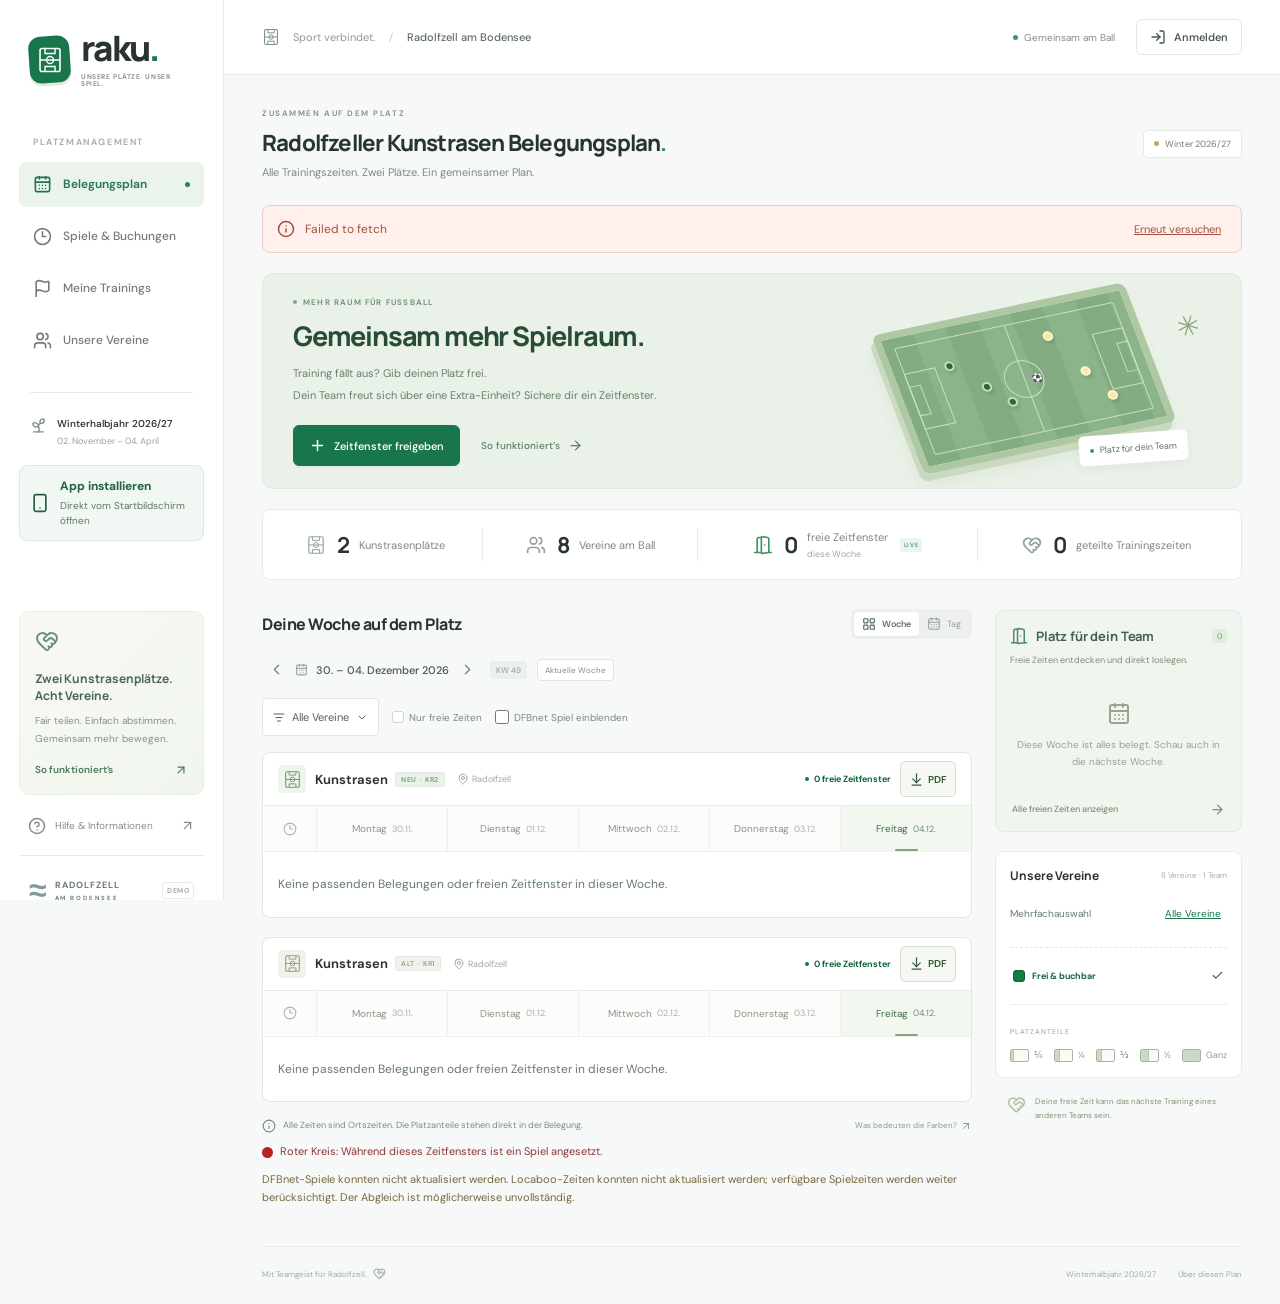
==== commit c8239901: "Publish 9f7f60dbeb90ad9c11d5a4e7235f22b2c8a95c0c" ====
--- a/index.html
+++ b/index.html
@@ -20,7 +20,7 @@
     <meta name="apple-mobile-web-app-title" content="raku. Plan" />
     <meta name="apple-mobile-web-app-status-bar-style" content="default" />
     <title>Radolfzeller Kunstrasen Belegungsplan</title>
-    <script type="module" crossorigin src="/assets/index-ruDbgnB1.js"></script>
+    <script type="module" crossorigin src="/assets/index-mzH3eiSM.js"></script>
     <link rel="stylesheet" crossorigin href="/assets/index-D5mnp-Ts.css">
   </head>
   <body>
